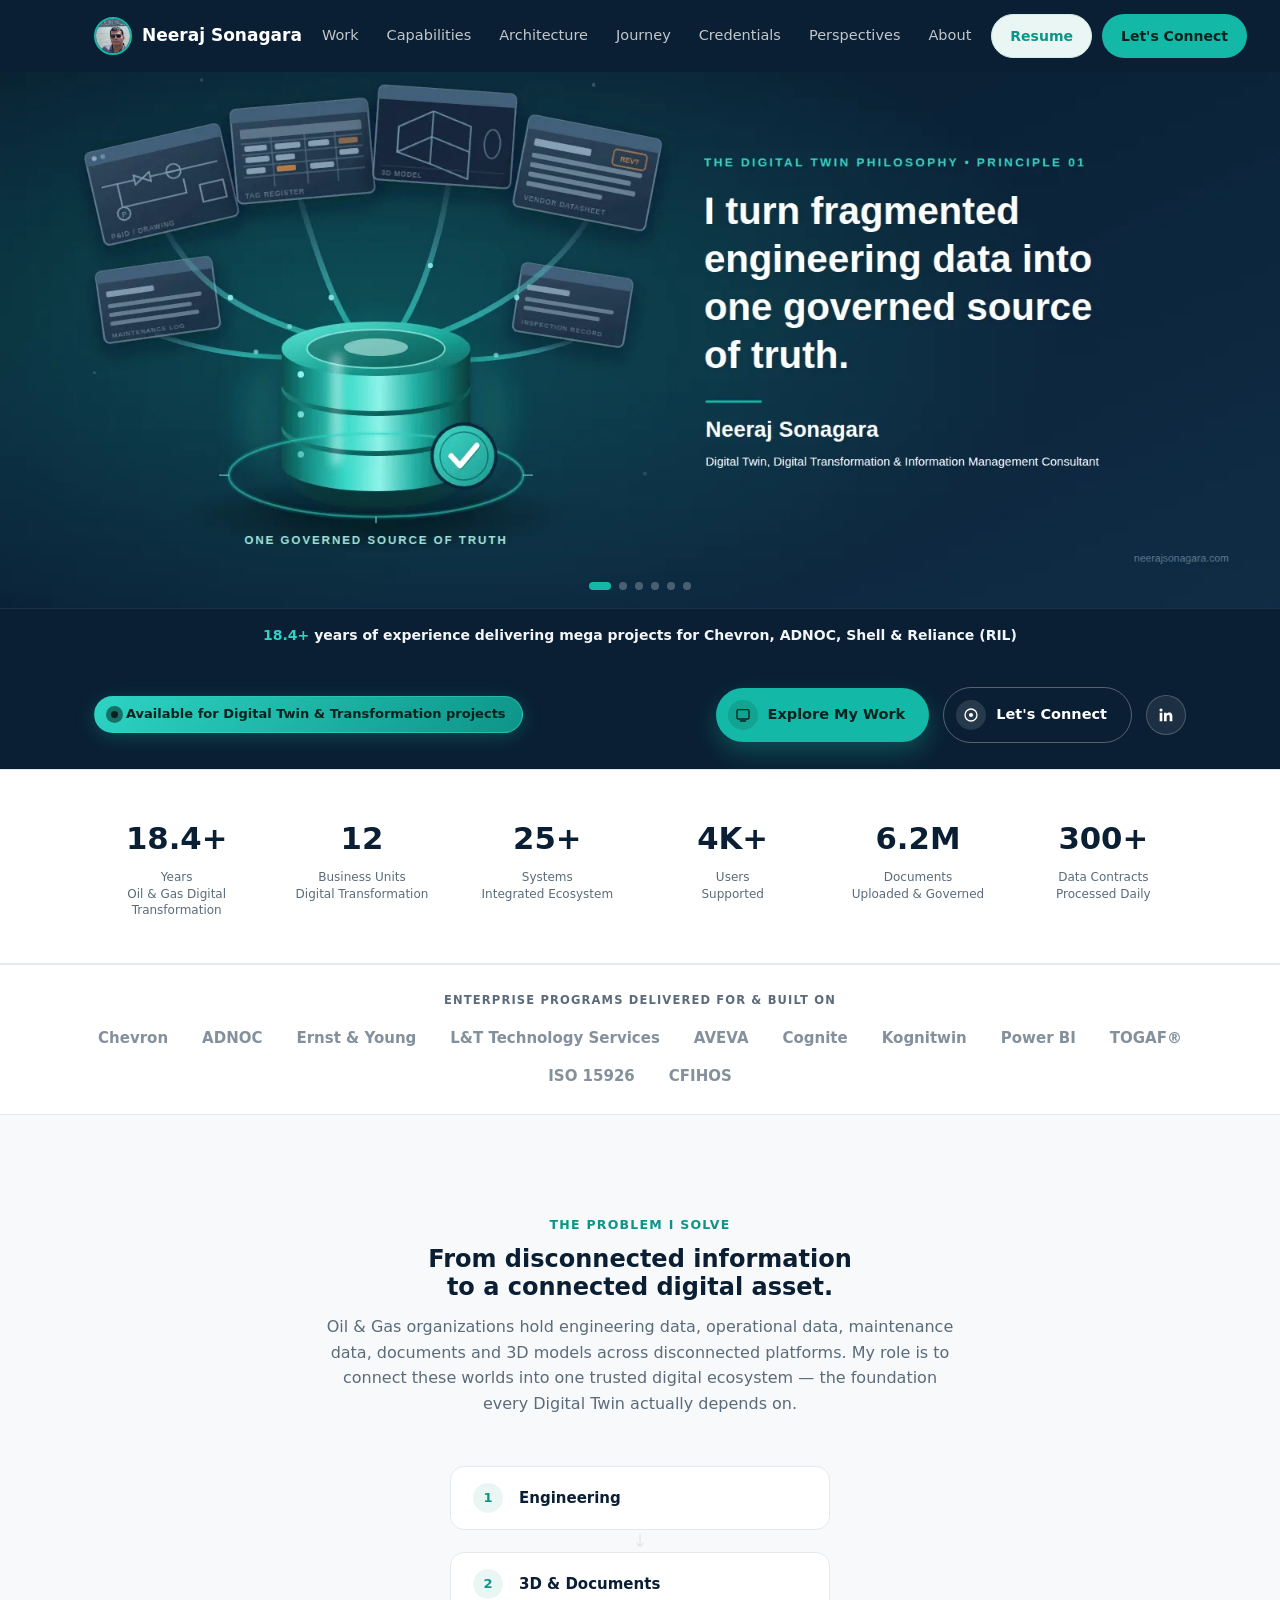
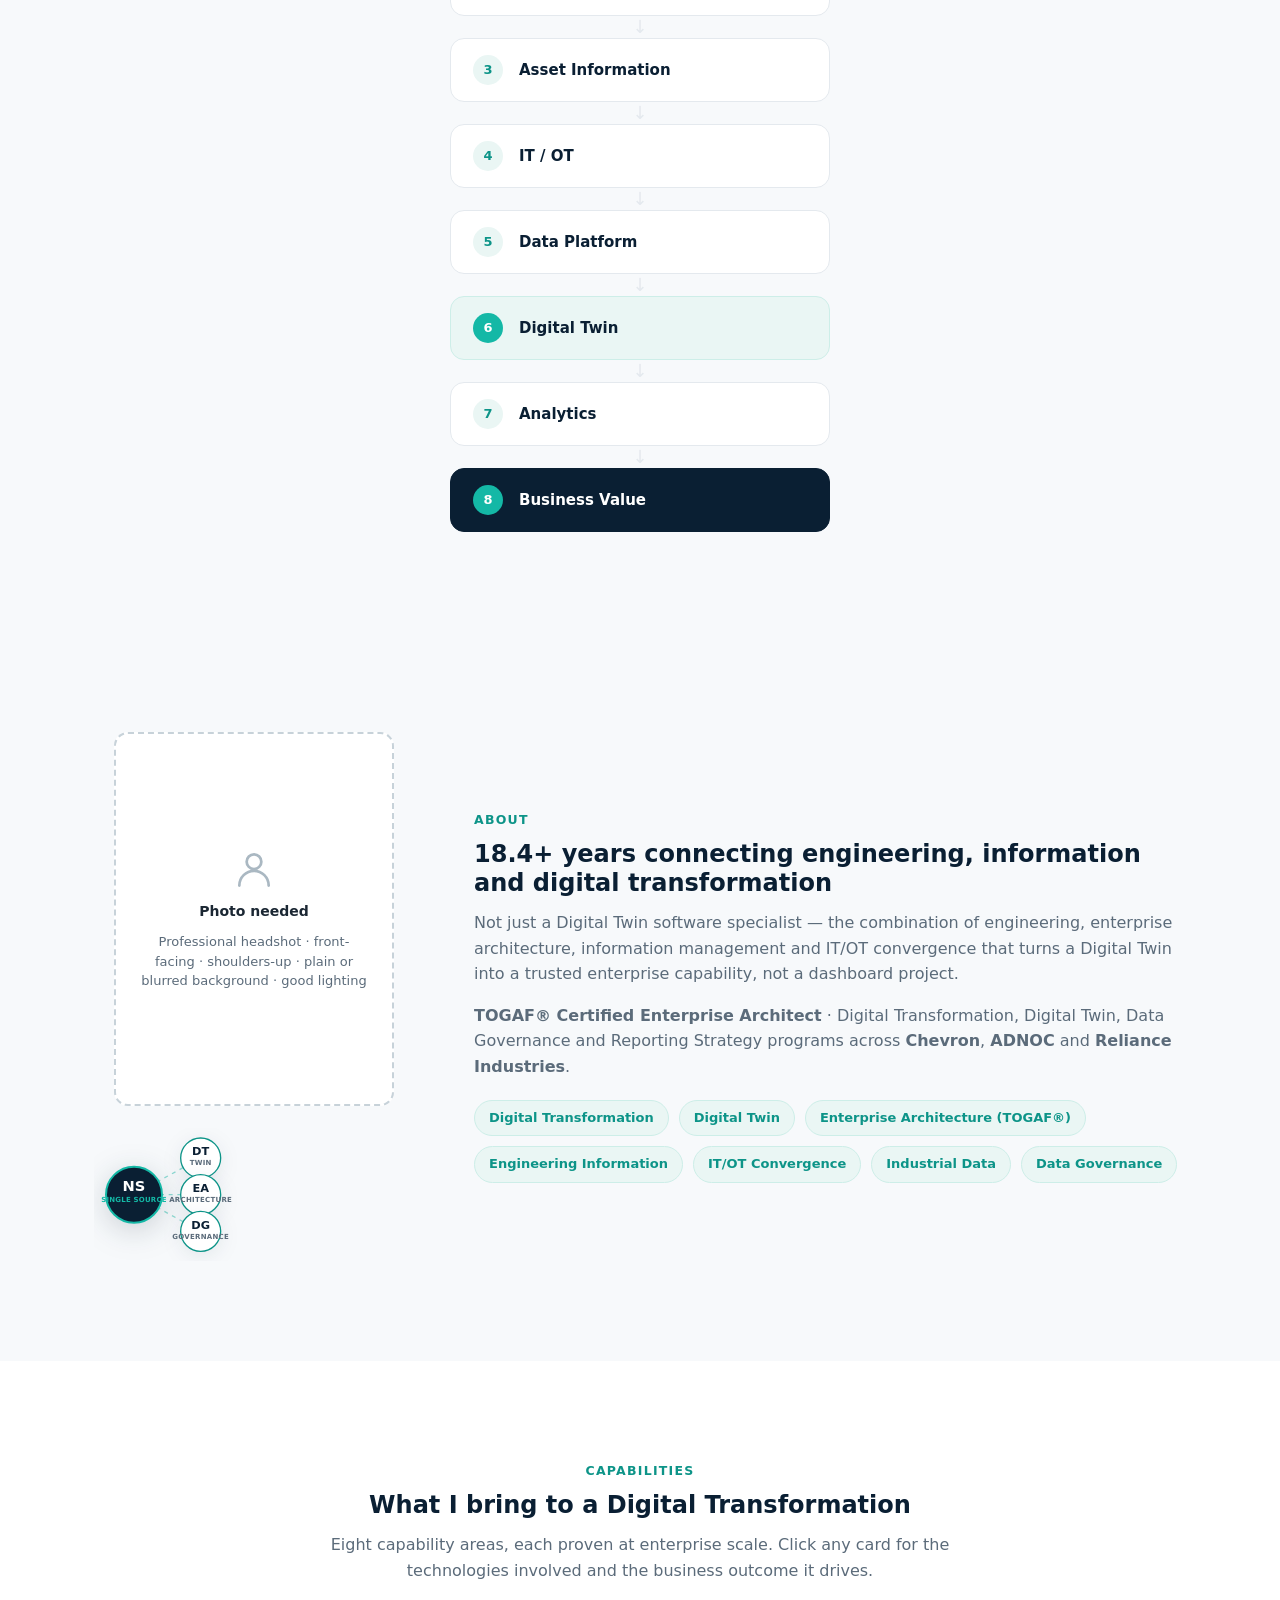
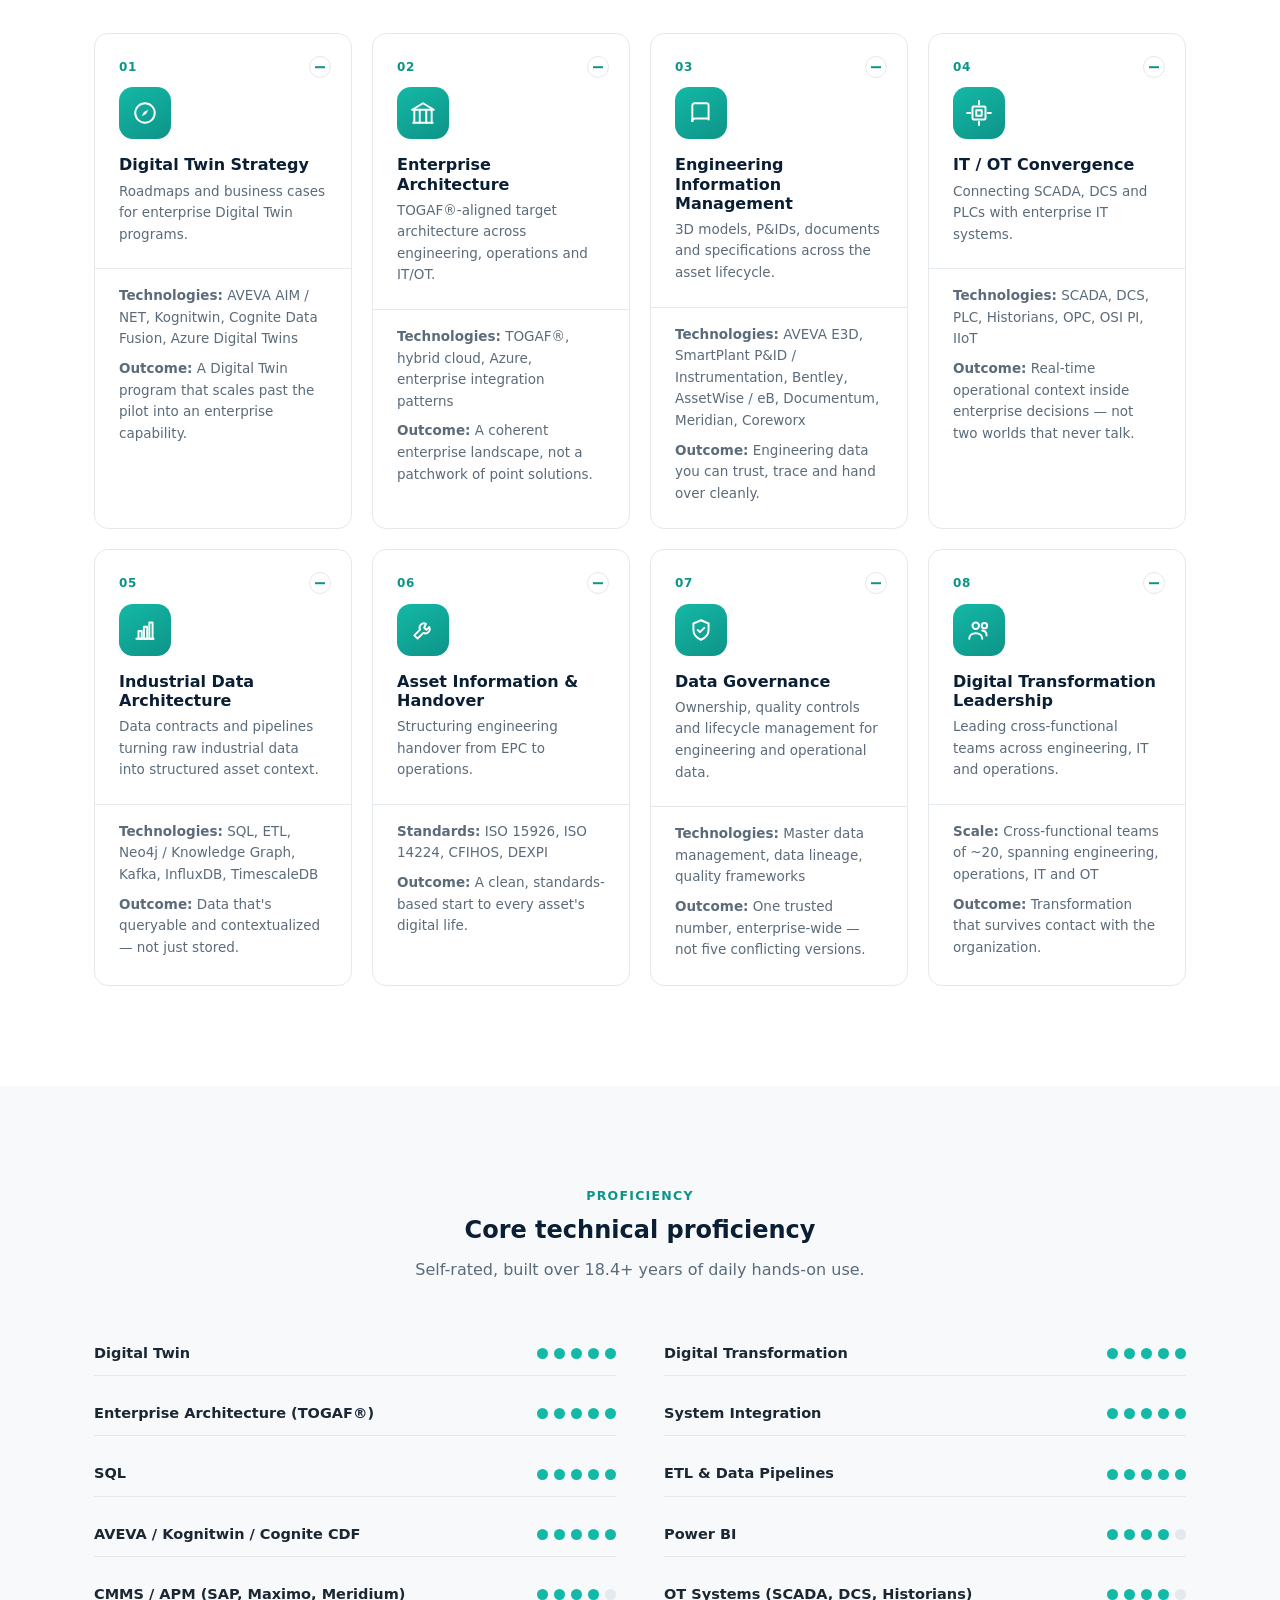
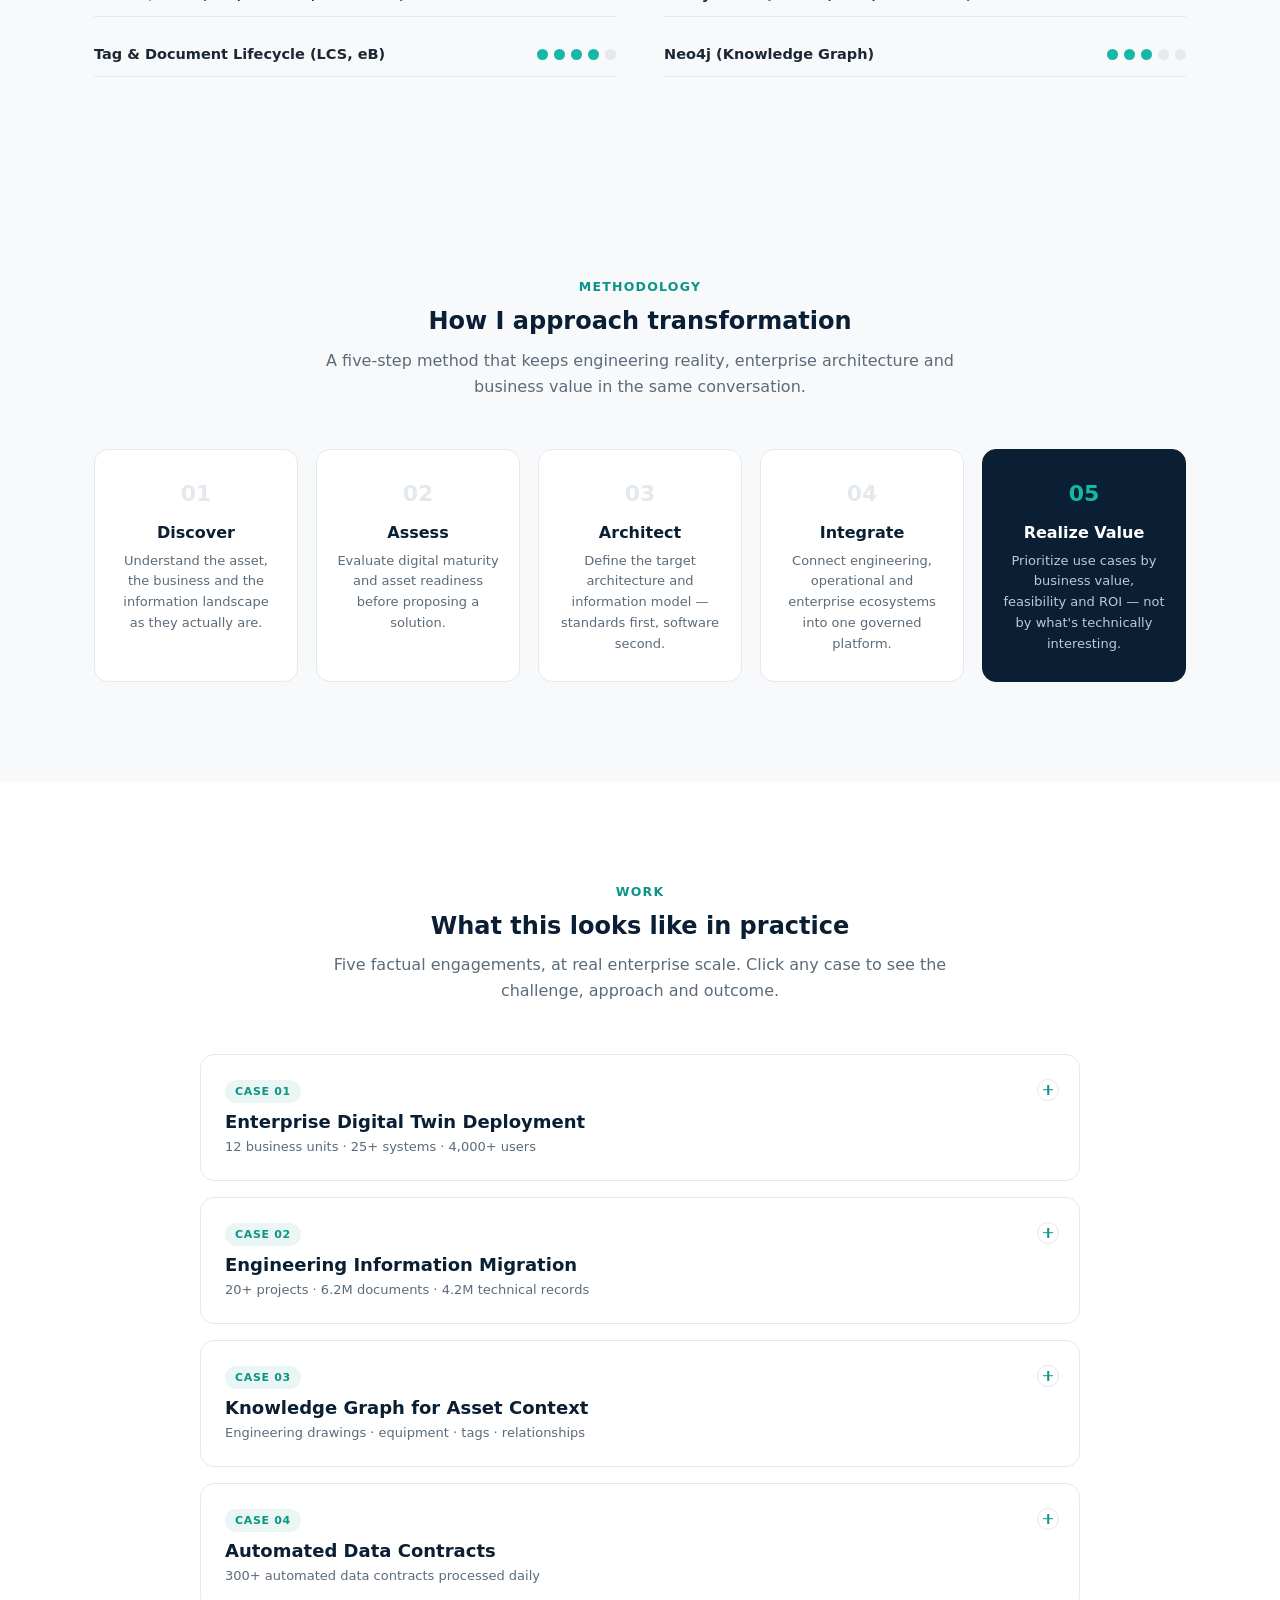
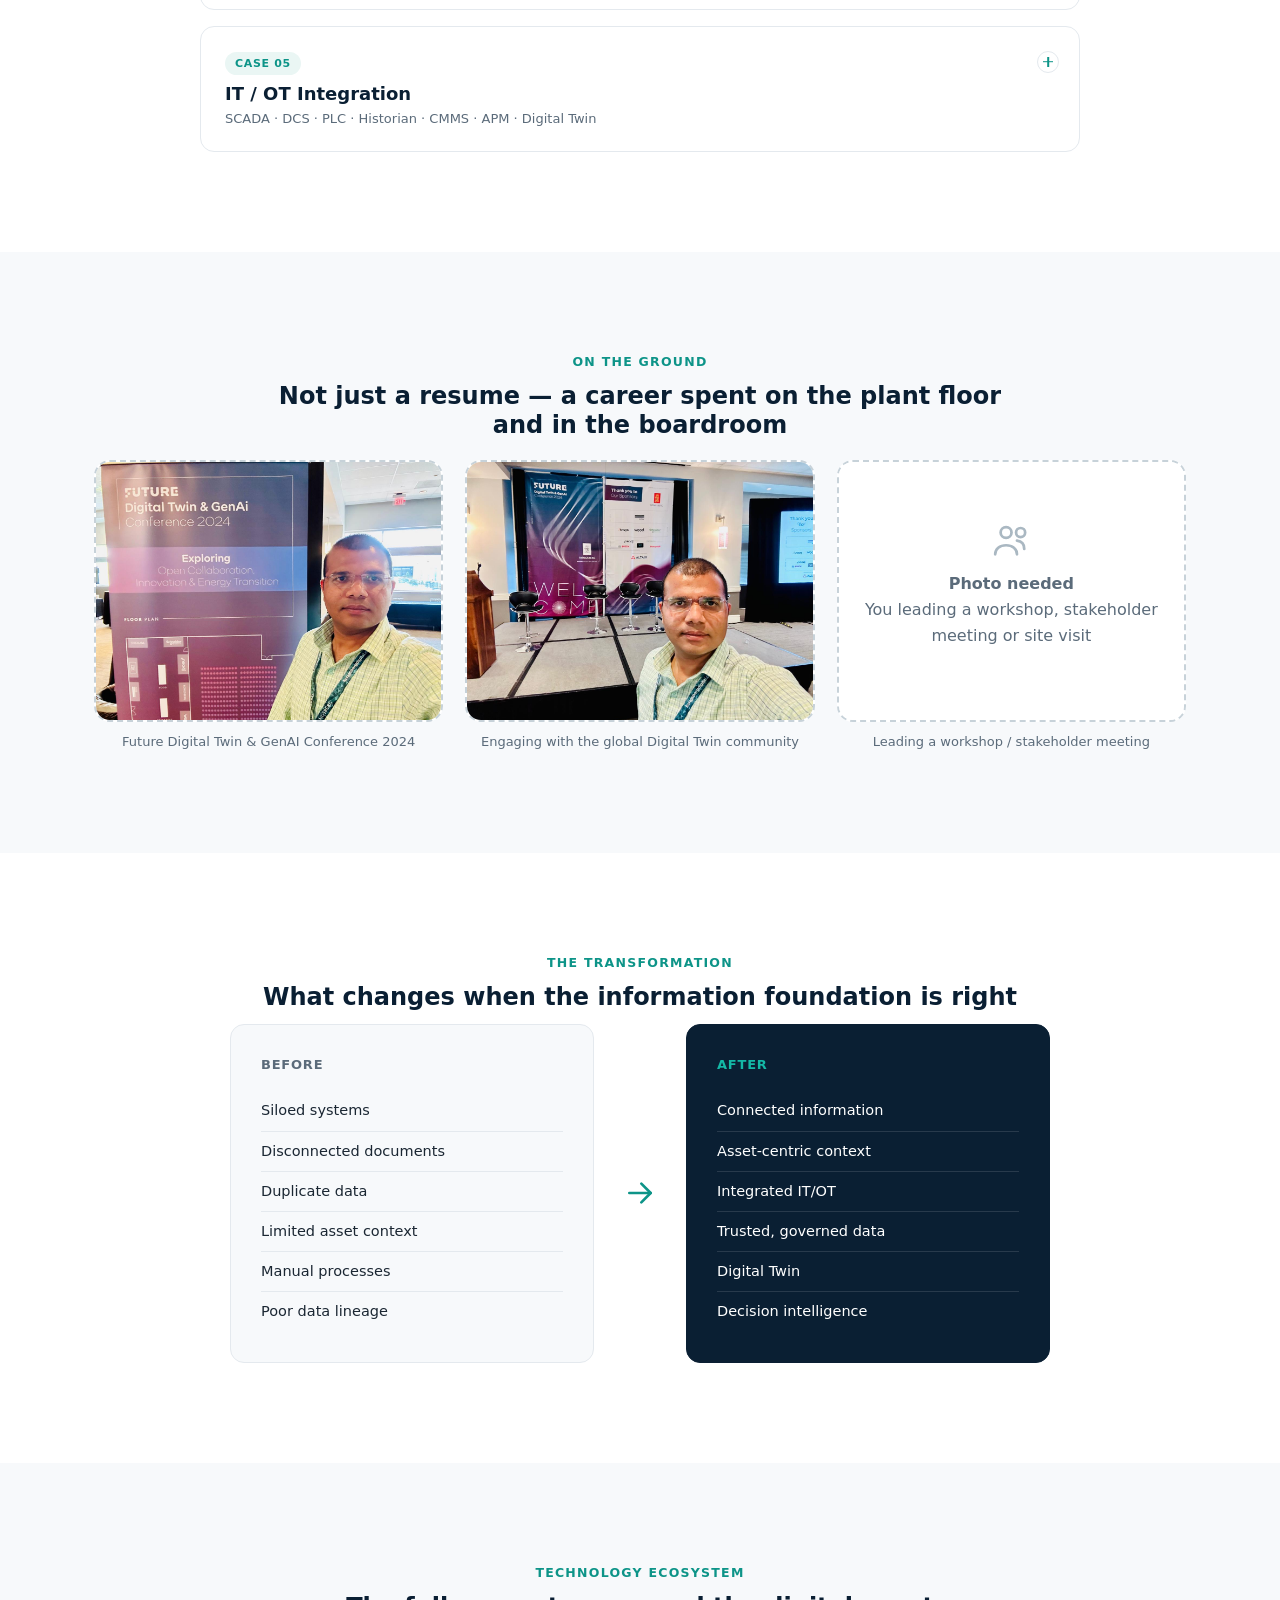
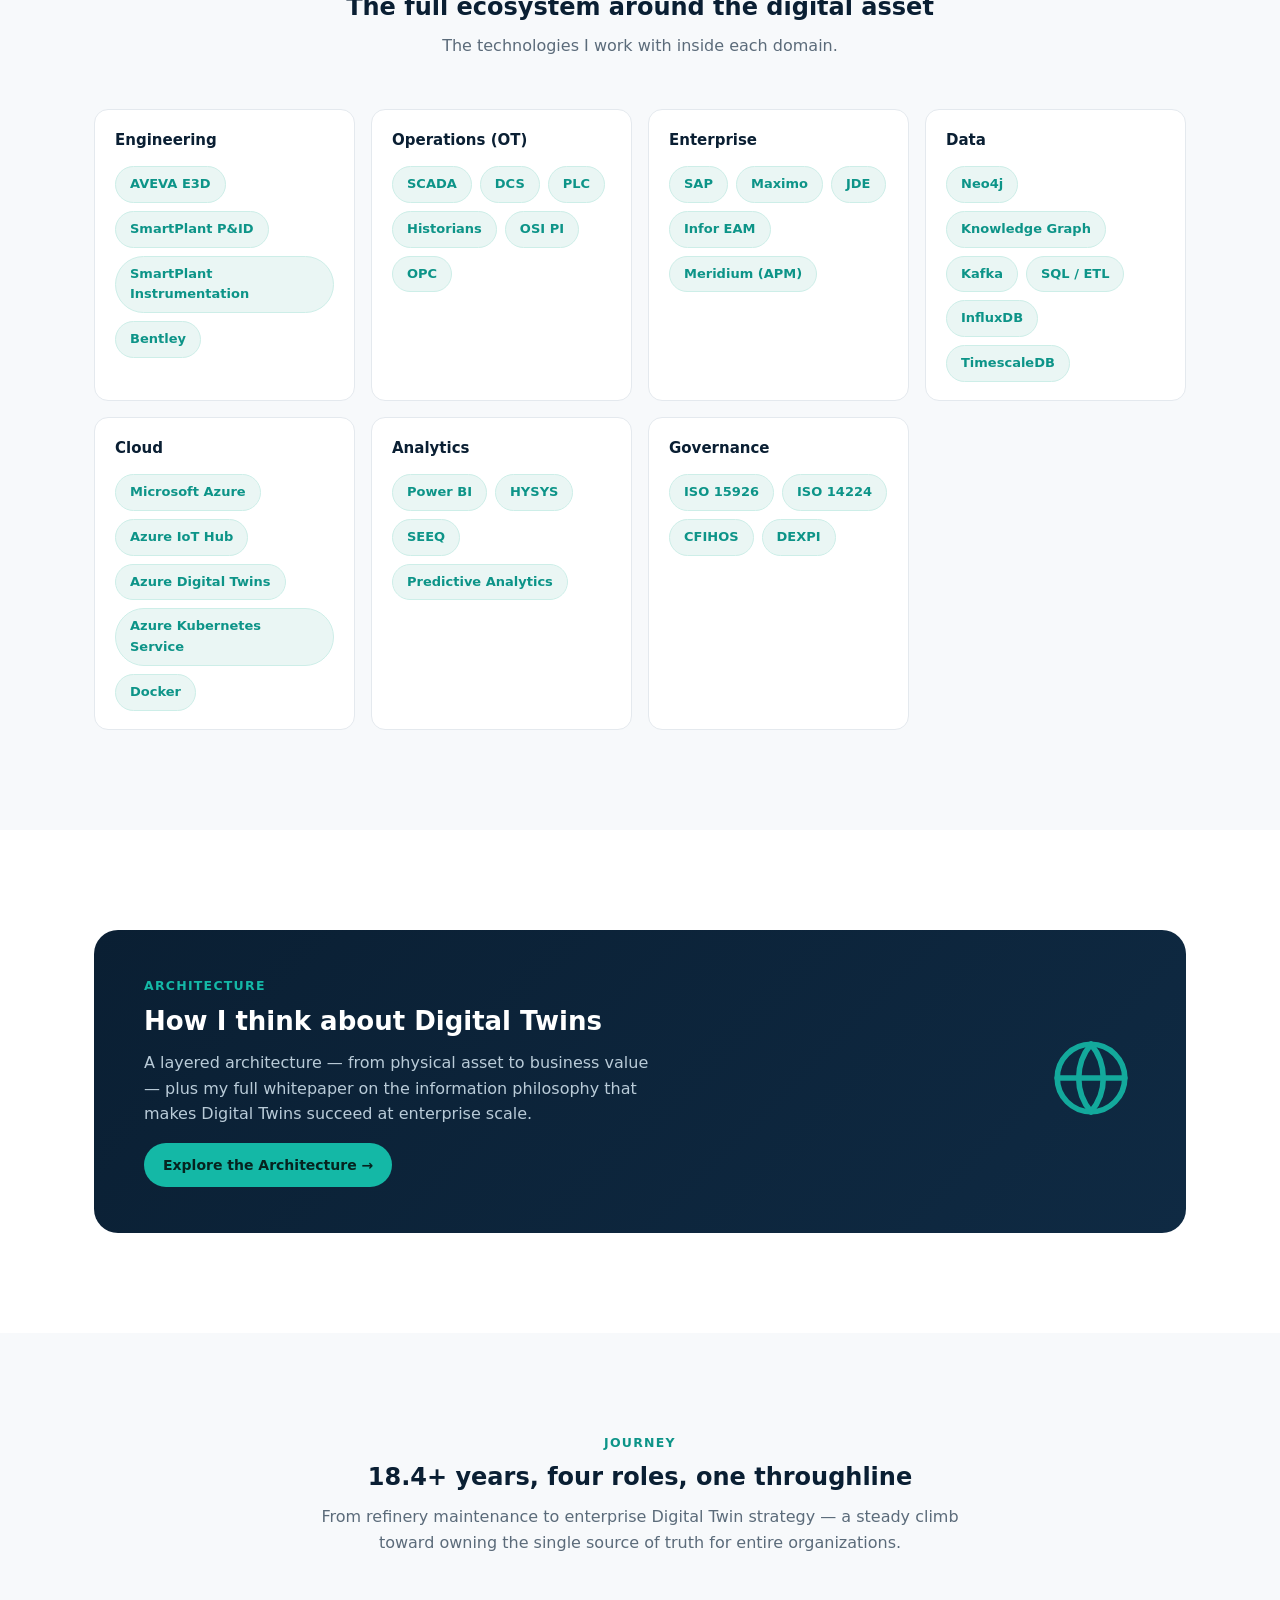
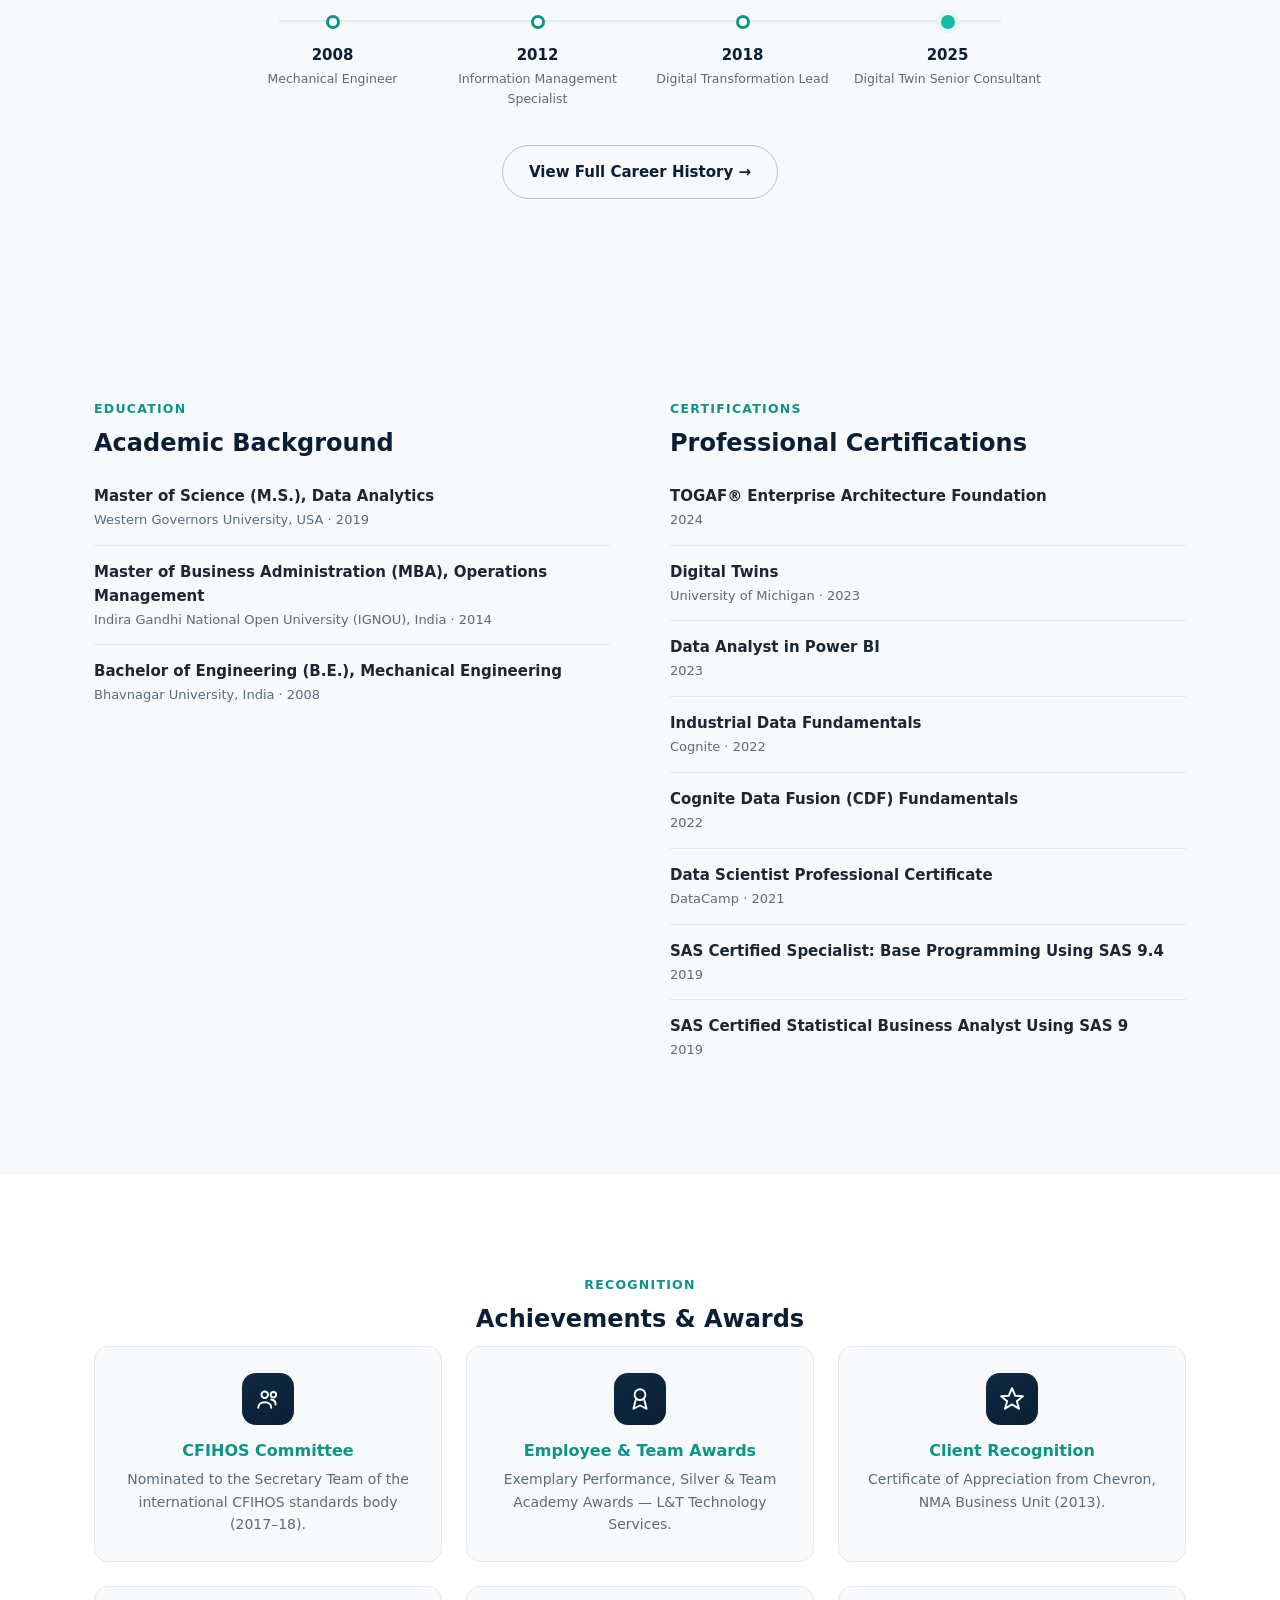
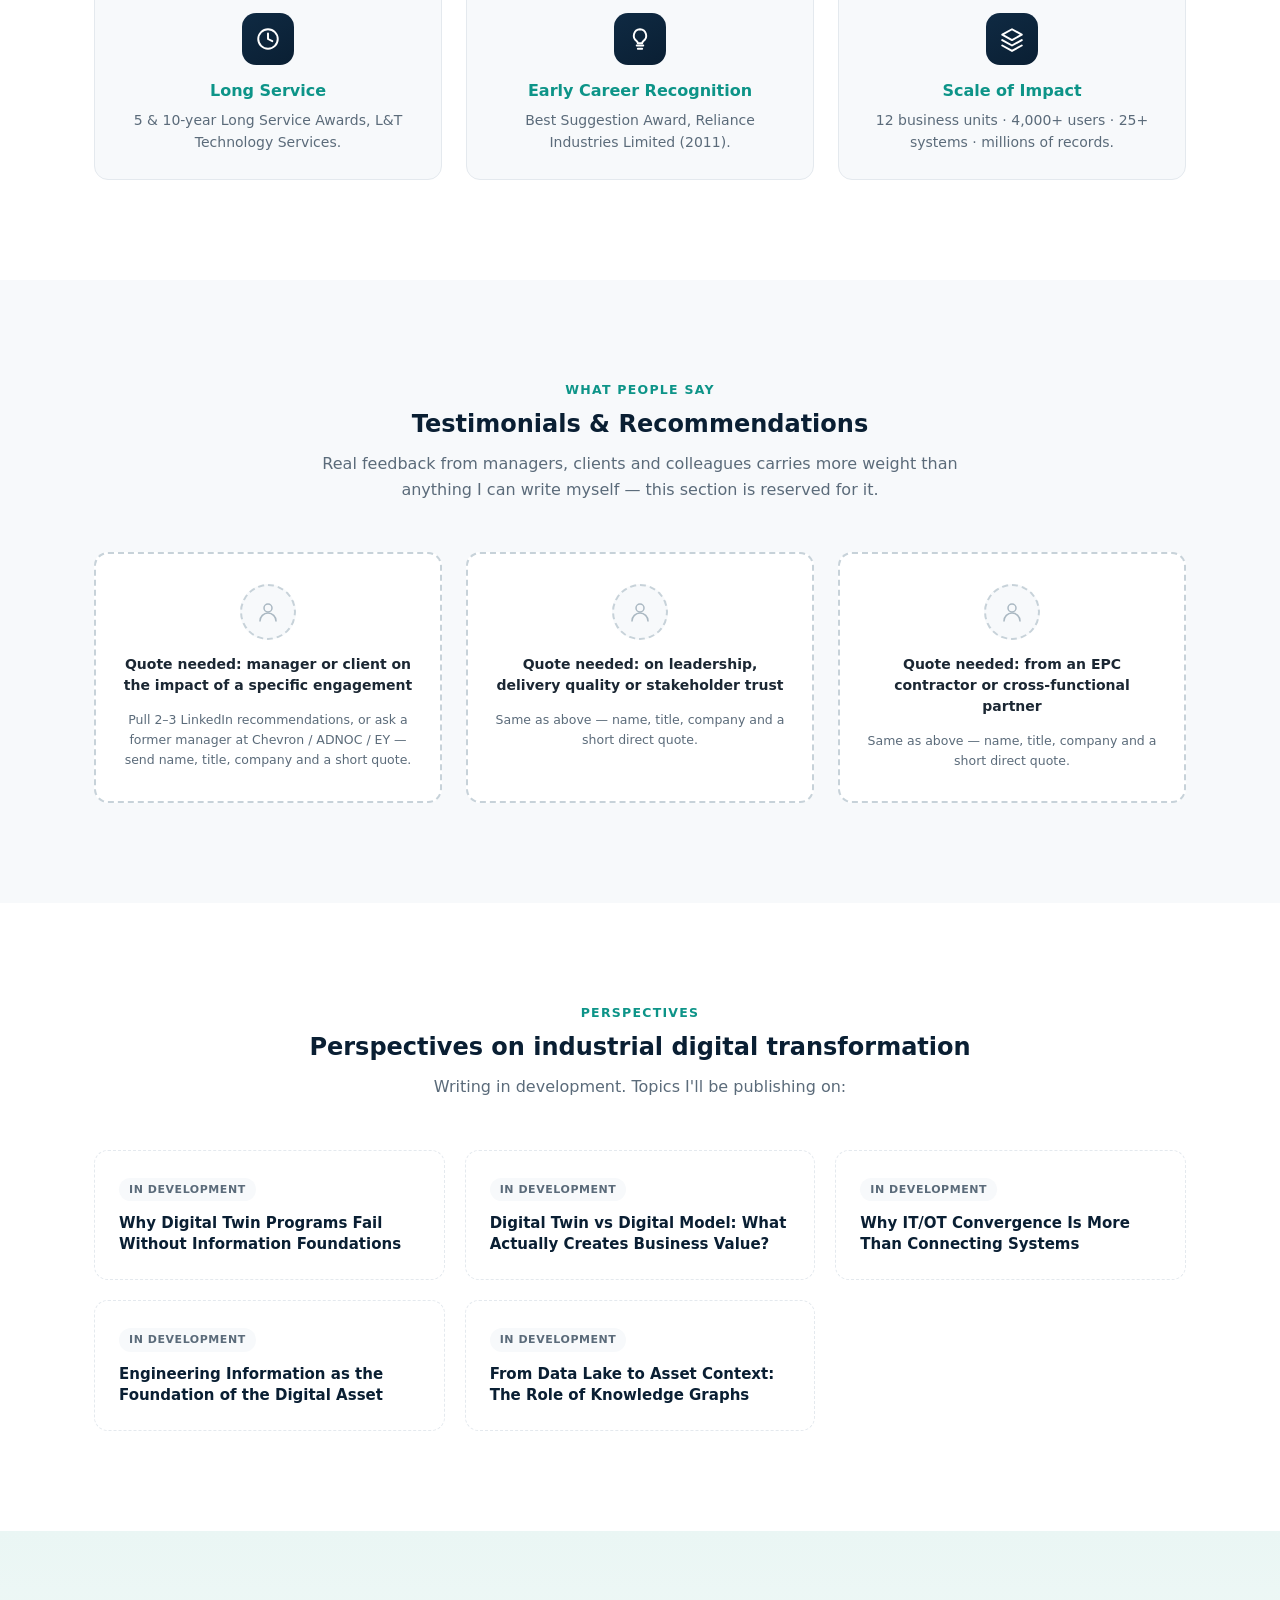
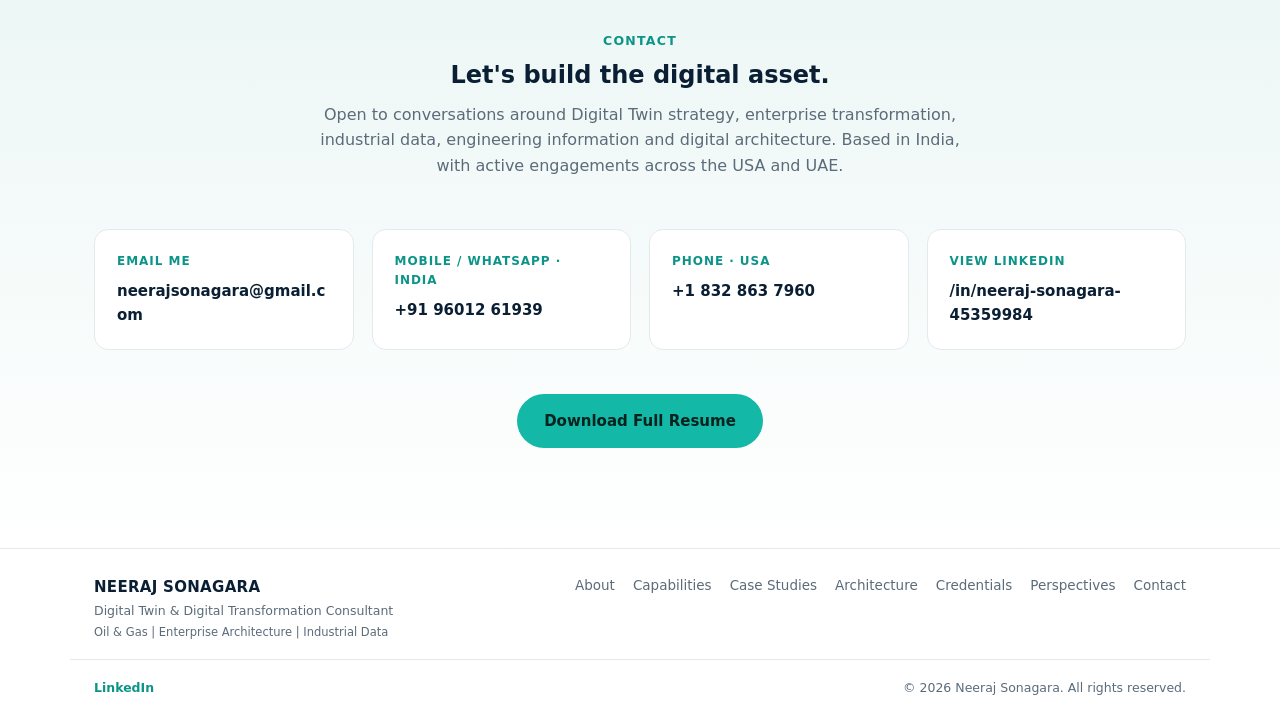
==== index.html @ cfab2606 "Add security.txt, Content Security Policy and referrer policy Move inline onerror image fallbacks in" ====
<!DOCTYPE html>
<html lang="en">
<head>
<meta charset="UTF-8">
<meta name="viewport" content="width=device-width, initial-scale=1.0">
<!-- Security: Content Security Policy + referrer policy (GitHub Pages cannot send custom HTTP headers, so these are set as meta tags) -->
<meta http-equiv="Content-Security-Policy" content="default-src 'self'; script-src 'self'; style-src 'self' 'unsafe-inline' https://fonts.googleapis.com; font-src https://fonts.gstatic.com; img-src 'self' data:; connect-src 'self'; object-src 'none'; base-uri 'self'; form-action 'self'">
<meta name="referrer" content="strict-origin-when-cross-origin">
<title>Neeraj Sonagara | Leading Digital Twin &amp; Digital Transformation Consultant | TOGAF&reg; Enterprise Architect</title>
<meta name="description" content="Neeraj Sonagara is a globally-engaged Digital Twin &amp; Digital Transformation Consultant with 18+ years architecting enterprise-scale Digital Twin and Information Management programs for Chevron, ADNOC and Reliance Industries — TOGAF&reg; certified Enterprise Architect trusted across 12+ business units and 4,000+ users worldwide.">
<meta name="keywords" content="Digital Twin Consultant, Digital Transformation Consultant, Digital Twin Expert, Enterprise Architect TOGAF, Information Management Consultant, Data Governance Oil and Gas, AVEVA AIM, Cognite Data Fusion, Kognitwin, Neeraj Sonagara">
<meta name="author" content="Neeraj Sonagara">
<meta name="robots" content="index, follow">
<link rel="canonical" href="https://www.neerajsonagara.com/">

<!-- Visitor analytics (GA4): create a free property at analytics.google.com,
     then replace G-XXXXXXXXXX below with your real Measurement ID and
     uncomment both script tags.
<script async src="https://www.googletagmanager.com/gtag/js?id=G-XXXXXXXXXX"></script>
<script>
  window.dataLayer = window.dataLayer || [];
  function gtag(){dataLayer.push(arguments);}
  gtag('js', new Date());
  gtag('config', 'G-XXXXXXXXXX');
</script>
-->


<meta property="og:type" content="profile">
<meta property="og:title" content="Neeraj Sonagara | Digital Transformation &amp; Digital Twin Consultant">
<meta property="og:description" content="Senior Digital Transformation &amp; Digital Twin Consultant with 18+ years across Chevron, ADNOC and Reliance Industries. TOGAF&reg; certified Enterprise Architect.">
<meta property="og:url" content="https://www.neerajsonagara.com/">
<meta property="og:site_name" content="Neeraj Sonagara">
<meta property="og:image" content="https://www.neerajsonagara.com/assets/img/hero/banner-01-single-governed-source.png">
<meta name="twitter:card" content="summary_large_image">
<meta name="twitter:title" content="Neeraj Sonagara | Digital Transformation &amp; Digital Twin Consultant">
<meta name="twitter:description" content="TOGAF&reg; certified Enterprise Architect | Digital Twin &amp; Information Management Leader | 18+ years, Chevron &amp; ADNOC">
<meta name="twitter:image" content="https://www.neerajsonagara.com/assets/img/hero/banner-01-single-governed-source.png">

<link rel="icon" type="image/svg+xml" href="data:image/svg+xml,%3Csvg xmlns='http://www.w3.org/2000/svg' viewBox='0 0 64 64'%3E%3Crect width='64' height='64' rx='14' fill='%230A1F33'/%3E%3Ctext x='32' y='42' font-family='Arial,Helvetica,sans-serif' font-size='28' font-weight='700' fill='%2314B8A6' text-anchor='middle'%3ENS%3C/text%3E%3C/svg%3E">

<link rel="preconnect" href="https://fonts.googleapis.com">
<link rel="preconnect" href="https://fonts.gstatic.com" crossorigin>
<link href="https://fonts.googleapis.com/css2?family=Manrope:wght@500;700;800&family=Inter:wght@400;500;600;700&display=swap" rel="stylesheet">

<link rel="stylesheet" href="assets/css/style.css">

<script type="application/ld+json">
{
  "@context": "https://schema.org",
  "@type": "Person",
  "name": "Neeraj Sonagara",
  "jobTitle": "Digital Transformation & Digital Twin Senior Consultant",
  "url": "https://www.neerajsonagara.com/",
  "email": "mailto:neerajsonagara@gmail.com",
  "sameAs": [
    "https://www.linkedin.com/in/neeraj-sonagara-45359984/"
  ],
  "worksFor": {
    "@type": "Organization",
    "name": "EY GDS India (Contracted to ADNOC, UAE)"
  },
  "alumniOf": [
    { "@type": "CollegeOrUniversity", "name": "Western Governors University" },
    { "@type": "CollegeOrUniversity", "name": "Indira Gandhi National Open University" },
    { "@type": "CollegeOrUniversity", "name": "Bhavnagar University" }
  ],
  "knowsAbout": ["Digital Transformation", "Digital Twin", "Enterprise Architecture", "TOGAF", "Information Management", "Data Governance", "Engineering System Integration", "AVEVA AIM", "Cognite Data Fusion", "Kognitwin", "Power BI", "ETL", "SQL"],
  "address": { "@type": "PostalAddress", "addressCountry": "IN" }
}
</script>
</head>
<body>

<a class="skip-link" href="#main">Skip to content</a>

<header class="site-header on-dark" id="siteHeader">
  <div class="wrap header-inner">
    <a href="#top" class="brand" aria-label="Neeraj Sonagara — home">
      <img class="brand-mark" src="assets/img/headshot.jpg" alt="Neeraj Sonagara">
      <span class="brand-name">Neeraj Sonagara</span>
    </a>

    <nav class="main-nav" id="mainNav" aria-label="Primary">
      <a href="#work">Work</a>
      <a href="#capabilities">Capabilities</a>
      <a href="digital-twin.html">Architecture</a>
      <a href="experience.html">Journey</a>
      <a href="#credentials">Credentials</a>
      <a href="#perspectives">Perspectives</a>
      <a href="#about">About</a>
    </nav>

    <div class="header-cta">
      <a class="btn btn-ghost" href="assets/docs/Neeraj_Sonagara_Resume.pdf" download>Resume</a>
      <a class="btn btn-primary" href="#contact">Let's Connect</a>
    </div>

    <button class="nav-toggle" id="navToggle" aria-label="Toggle menu" aria-expanded="false" aria-controls="mainNav">
      <span></span><span></span><span></span>
    </button>
  </div>
</header>

<main id="main">

  <!-- HERO: full-bleed rotating banner -->
  <section class="hero-full" id="top">
    <div class="hero-banner" id="heroBanner">
      <div class="banner-slide is-active">
<picture>
        <source srcset="assets/img/hero/banner-01-single-governed-source.webp" type="image/webp">
        <img src="assets/img/hero/banner-01-single-governed-source.png" alt="I turn fragmented engineering data into one governed source of truth" loading="eager">
      </picture>
      </div>
      <div class="banner-slide">
<picture>
        <source srcset="assets/img/hero/banner-02-information-discipline.webp" type="image/webp">
        <img src="assets/img/hero/banner-02-information-discipline.png" alt="Every Digital Twin I build starts with information discipline, not software" loading="lazy">
      </picture>
      </div>
      <div class="banner-slide">
<picture>
        <source srcset="assets/img/hero/banner-03-standards-before-software.webp" type="image/webp">
        <img src="assets/img/hero/banner-03-standards-before-software.png" alt="Standards before software. Architecture before automation" loading="lazy">
      </picture>
      </div>
      <div class="banner-slide">
<picture>
        <source srcset="assets/img/hero/banner-04-refinery-to-architecture.webp" type="image/webp">
        <img src="assets/img/hero/banner-04-refinery-to-architecture.png" alt="From the refinery floor to enterprise architecture, I've lived the entire lifecycle" loading="lazy">
      </picture>
      </div>
      <div class="banner-slide">
<picture>
        <source srcset="assets/img/hero/banner-05-where-to-begin.webp" type="image/webp">
        <img src="assets/img/hero/banner-05-where-to-begin.png" alt="Starting a Digital Twin journey? I'll help you find exactly where to begin" loading="lazy">
      </picture>
      </div>
      <div class="banner-slide">
<picture>
        <source srcset="assets/img/hero/banner-06-pain-points.webp" type="image/webp">
        <img src="assets/img/hero/banner-06-pain-points.png" alt="I identify stakeholder pain points first, that's where real transformation begins" loading="lazy">
      </picture>
      </div>
      <div class="banner-dots" id="bannerDots" aria-hidden="true">
        <span class="dot is-active"></span>
        <span class="dot"></span>
        <span class="dot"></span>
        <span class="dot"></span>
        <span class="dot"></span>
        <span class="dot"></span>
      </div>
    </div>
    <div class="hero-exp-bar">
      <span class="hero-exp-bar-text"><span class="exp-years">18.2+</span> years of experience delivering mega projects for Chevron, ADNOC, Shell &amp; Reliance (RIL)</span>
    </div>
    <div class="wrap hero-cta-row reveal">
      <span class="status-badge"><span class="status-dot"></span>Available for Digital Twin &amp; Transformation projects</span>
      <div class="hero-actions">
        <a class="btn-pill btn-pill--dark" href="#work">
          <span class="btn-pill-icon"><svg viewBox="0 0 24 24" fill="none" stroke="currentColor" stroke-width="2" stroke-linecap="round" stroke-linejoin="round"><rect x="3" y="4" width="18" height="14" rx="2"/><line x1="8" y1="21" x2="16" y2="21"/></svg></span>
          Explore My Work
        </a>
        <a class="btn-pill btn-pill--outline" href="#contact">
          <span class="btn-pill-icon"><svg viewBox="0 0 24 24" fill="none" stroke="currentColor" stroke-width="2" stroke-linecap="round" stroke-linejoin="round"><circle cx="12" cy="12" r="9"/><circle cx="12" cy="12" r="3" fill="currentColor" stroke="none"/></svg></span>
          Let's Connect
        </a>
        <a class="btn-icon-circle" href="https://www.linkedin.com/in/neeraj-sonagara-45359984/" target="_blank" rel="noopener" aria-label="LinkedIn profile">
          <svg viewBox="0 0 24 24" width="18" height="18" fill="currentColor" aria-hidden="true"><path d="M20.45 20.45h-3.55v-5.57c0-1.33-.02-3.04-1.85-3.04-1.85 0-2.14 1.45-2.14 2.94v5.67H9.36V9h3.41v1.56h.05c.47-.9 1.63-1.85 3.36-1.85 3.6 0 4.27 2.37 4.27 5.45v6.29zM5.34 7.43a2.06 2.06 0 1 1 0-4.12 2.06 2.06 0 0 1 0 4.12zM7.12 20.45H3.56V9h3.56v11.45z"/></svg>
        </a>
      </div>
    </div>
  </section>


  <!-- TRUST STRIP -->
  <section class="trust-strip" id="trust">
    <div class="wrap">
      <div class="trust-grid reveal">
        <div class="trust-item">
          <span class="trust-num" data-dynamic="years" data-count="17.9" data-suffix="+">0</span>
          <p>Years<br>Oil &amp; Gas Digital Transformation</p>
        </div>
        <div class="trust-item">
          <span class="trust-num" data-count="12" data-suffix="">0</span>
          <p>Business Units<br>Digital Transformation</p>
        </div>
        <div class="trust-item">
          <span class="trust-num" data-count="25" data-suffix="+">0</span>
          <p>Systems<br>Integrated Ecosystem</p>
        </div>
        <div class="trust-item">
          <span class="trust-num" data-count="4000" data-suffix="+" data-format="k">0</span>
          <p>Users<br>Supported</p>
        </div>
        <div class="trust-item">
          <span class="trust-num" data-count="6.2" data-suffix="M">0</span>
          <p>Documents<br>Uploaded &amp; Governed</p>
        </div>
        <div class="trust-item">
          <span class="trust-num" data-count="300" data-suffix="+">0</span>
          <p>Data Contracts<br>Processed Daily</p>
        </div>
      </div>
    </div>
  </section>

  <!-- TRUSTED PLATFORMS -->
  <section class="logo-strip">
    <div class="wrap">
      <p class="logo-strip-label">Enterprise programs delivered for &amp; built on</p>
      <div class="logo-row">
        <span>Chevron</span>
        <span>ADNOC</span>
        <span>Ernst &amp; Young</span>
        <span>L&amp;T Technology Services</span>
        <span>AVEVA</span>
        <span>Cognite</span>
        <span>Kognitwin</span>
        <span>Power BI</span>
        <span>TOGAF&reg;</span>
        <span>ISO 15926</span>
        <span>CFIHOS</span>
      </div>
    </div>
  </section>

  <!-- THE PROBLEM I SOLVE -->
  <section class="section">
    <div class="wrap">
      <p class="kicker center">The Problem I Solve</p>
      <h2 class="center">From disconnected information<br>to a connected digital asset.</h2>
      <p class="section-lead center">
        Oil &amp; Gas organizations hold engineering data, operational data, maintenance data, documents and 3D
        models across disconnected platforms. My role is to connect these worlds into one trusted digital ecosystem
        &mdash; the foundation every Digital Twin actually depends on.
      </p>

      <div class="problem-flow reveal">
        <div class="problem-step"><span class="problem-num">1</span><p>Engineering</p></div>
        <div class="problem-arrow" aria-hidden="true">&darr;</div>
        <div class="problem-step"><span class="problem-num">2</span><p>3D &amp; Documents</p></div>
        <div class="problem-arrow" aria-hidden="true">&darr;</div>
        <div class="problem-step"><span class="problem-num">3</span><p>Asset Information</p></div>
        <div class="problem-arrow" aria-hidden="true">&darr;</div>
        <div class="problem-step"><span class="problem-num">4</span><p>IT / OT</p></div>
        <div class="problem-arrow" aria-hidden="true">&darr;</div>
        <div class="problem-step"><span class="problem-num">5</span><p>Data Platform</p></div>
        <div class="problem-arrow" aria-hidden="true">&darr;</div>
        <div class="problem-step problem-step--highlight"><span class="problem-num">6</span><p>Digital Twin</p></div>
        <div class="problem-arrow" aria-hidden="true">&darr;</div>
        <div class="problem-step"><span class="problem-num">7</span><p>Analytics</p></div>
        <div class="problem-arrow" aria-hidden="true">&darr;</div>
        <div class="problem-step problem-step--value"><span class="problem-num">8</span><p>Business Value</p></div>
      </div>
    </div>
  </section>

  <!-- ABOUT -->
  <section class="section" id="about">
    <div class="wrap about-grid">
      <div class="about-visual reveal">
        <div class="photo-placeholder-block">
          <svg viewBox="0 0 24 24" fill="none" stroke="currentColor" stroke-width="1.5" stroke-linecap="round" stroke-linejoin="round"><circle cx="12" cy="8" r="4"/><path d="M4 21c0-4.4 3.6-8 8-8s8 3.6 8 8"/></svg>
          <p><strong>Photo needed</strong></p>
          <p>Professional headshot &middot; front-facing &middot; shoulders-up &middot; plain or blurred background &middot; good lighting</p>
        </div>
        <svg viewBox="0 0 480 200" class="network-svg network-svg--compact">
          <g class="network-lines">
            <line x1="60" y1="100" x2="160" y2="100"/>
            <line x1="60" y1="100" x2="160" y2="45"/>
            <line x1="60" y1="100" x2="160" y2="155"/>
          </g>
          <g class="network-node network-node--dt"><circle cx="160" cy="45" r="30"/><text x="160" y="41">DT</text><text x="160" y="56" class="node-sub">Twin</text></g>
          <g class="network-node network-node--ea"><circle cx="160" cy="100" r="30"/><text x="160" y="96">EA</text><text x="160" y="111" class="node-sub">Architecture</text></g>
          <g class="network-node network-node--dg"><circle cx="160" cy="155" r="30"/><text x="160" y="151">DG</text><text x="160" y="166" class="node-sub">Governance</text></g>
          <g class="network-hub"><circle cx="60" cy="100" r="42"/><text x="60" y="95">NS</text><text x="60" y="111" class="hub-sub">Single Source</text></g>
        </svg>
      </div>
      <div class="about-copy reveal">
        <p class="kicker">About</p>
        <h2><span class="exp-years">17.9+</span> years connecting engineering, information and digital transformation</h2>
        <p>
          Not just a Digital Twin software specialist &mdash; the combination of engineering, enterprise architecture,
          information management and IT/OT convergence that turns a Digital Twin into a trusted enterprise capability,
          not a dashboard project.
        </p>
        <p>
          <strong>TOGAF&reg; Certified Enterprise Architect</strong> &middot; Digital Transformation, Digital Twin,
          Data Governance and Reporting Strategy programs across <strong>Chevron</strong>, <strong>ADNOC</strong>
          and <strong>Reliance Industries</strong>.
        </p>
        <div class="chip-row">
          <span class="chip">Digital Transformation</span>
          <span class="chip">Digital Twin</span>
          <span class="chip">Enterprise Architecture (TOGAF&reg;)</span>
          <span class="chip">Engineering Information</span>
          <span class="chip">IT/OT Convergence</span>
          <span class="chip">Industrial Data</span>
          <span class="chip">Data Governance</span>
        </div>
      </div>
    </div>
  </section>

  <!-- CAPABILITY MATRIX -->
  <section class="section section-alt" id="capabilities">
    <div class="wrap">
      <p class="kicker center">Capabilities</p>
      <h2 class="center">What I bring to a Digital Transformation</h2>
      <p class="section-lead center">Eight capability areas, each proven at enterprise scale. Click any card for the technologies involved and the business outcome it drives.</p>

      <div class="capability-grid reveal">

        <div class="capability-card">
          <div class="cap-summary">
            <span class="cap-num">01</span>
            <div class="icon-badge"><svg viewBox="0 0 24 24" fill="none" stroke="currentColor" stroke-width="1.8" stroke-linecap="round" stroke-linejoin="round"><circle cx="12" cy="12" r="9"/><polygon points="15,9 13,13 9,15 11,11" fill="currentColor" stroke="none"/></svg></div>
            <h3>Digital Twin Strategy</h3>
            <p class="cap-desc">Roadmaps and business cases for enterprise Digital Twin programs.</p>
            <span class="cap-toggle" aria-hidden="true"></span>
          </div>
          <div class="cap-detail">
            <p><strong>Technologies:</strong> AVEVA AIM / NET, Kognitwin, Cognite Data Fusion, Azure Digital Twins</p>
            <p><strong>Outcome:</strong> A Digital Twin program that scales past the pilot into an enterprise capability.</p>
          </div>
        </div>

        <div class="capability-card">
          <div class="cap-summary">
            <span class="cap-num">02</span>
            <div class="icon-badge"><svg viewBox="0 0 24 24" fill="none" stroke="currentColor" stroke-width="1.8" stroke-linecap="round" stroke-linejoin="round"><polygon points="2,9 12,3 22,9"/><line x1="4" y1="9" x2="4" y2="21"/><line x1="9" y1="9" x2="9" y2="21"/><line x1="15" y1="9" x2="15" y2="21"/><line x1="20" y1="9" x2="20" y2="21"/><line x1="3" y1="21" x2="21" y2="21"/></svg></div>
            <h3>Enterprise Architecture</h3>
            <p class="cap-desc">TOGAF&reg;-aligned target architecture across engineering, operations and IT/OT.</p>
            <span class="cap-toggle" aria-hidden="true"></span>
          </div>
          <div class="cap-detail">
            <p><strong>Technologies:</strong> TOGAF&reg;, hybrid cloud, Azure, enterprise integration patterns</p>
            <p><strong>Outcome:</strong> A coherent enterprise landscape, not a patchwork of point solutions.</p>
          </div>
        </div>

        <div class="capability-card">
          <div class="cap-summary">
            <span class="cap-num">03</span>
            <div class="icon-badge"><svg viewBox="0 0 24 24" fill="none" stroke="currentColor" stroke-width="1.8" stroke-linecap="round" stroke-linejoin="round"><path d="M4 19.5V5a2 2 0 0 1 2-2h11a2 2 0 0 1 2 2v13"/><path d="M4 19.5A2.5 2.5 0 0 1 6.5 17H19"/></svg></div>
            <h3>Engineering Information Management</h3>
            <p class="cap-desc">3D models, P&amp;IDs, documents and specifications across the asset lifecycle.</p>
            <span class="cap-toggle" aria-hidden="true"></span>
          </div>
          <div class="cap-detail">
            <p><strong>Technologies:</strong> AVEVA E3D, SmartPlant P&amp;ID / Instrumentation, Bentley, AssetWise / eB, Documentum, Meridian, Coreworx</p>
            <p><strong>Outcome:</strong> Engineering data you can trust, trace and hand over cleanly.</p>
          </div>
        </div>

        <div class="capability-card">
          <div class="cap-summary">
            <span class="cap-num">04</span>
            <div class="icon-badge"><svg viewBox="0 0 24 24" fill="none" stroke="currentColor" stroke-width="1.8" stroke-linecap="round" stroke-linejoin="round"><rect x="6" y="6" width="12" height="12" rx="1"/><rect x="9.5" y="9.5" width="5" height="5"/><line x1="12" y1="1" x2="12" y2="4"/><line x1="12" y1="20" x2="12" y2="23"/><line x1="1" y1="12" x2="4" y2="12"/><line x1="20" y1="12" x2="23" y2="12"/></svg></div>
            <h3>IT / OT Convergence</h3>
            <p class="cap-desc">Connecting SCADA, DCS and PLCs with enterprise IT systems.</p>
            <span class="cap-toggle" aria-hidden="true"></span>
          </div>
          <div class="cap-detail">
            <p><strong>Technologies:</strong> SCADA, DCS, PLC, Historians, OPC, OSI PI, IIoT</p>
            <p><strong>Outcome:</strong> Real-time operational context inside enterprise decisions &mdash; not two worlds that never talk.</p>
          </div>
        </div>

        <div class="capability-card">
          <div class="cap-summary">
            <span class="cap-num">05</span>
            <div class="icon-badge"><svg viewBox="0 0 24 24" fill="none" stroke="currentColor" stroke-width="1.8" stroke-linecap="round" stroke-linejoin="round"><line x1="4" y1="20" x2="20" y2="20"/><rect x="6" y="13" width="3" height="7"/><rect x="11" y="9" width="3" height="11"/><rect x="16" y="5" width="3" height="15"/></svg></div>
            <h3>Industrial Data Architecture</h3>
            <p class="cap-desc">Data contracts and pipelines turning raw industrial data into structured asset context.</p>
            <span class="cap-toggle" aria-hidden="true"></span>
          </div>
          <div class="cap-detail">
            <p><strong>Technologies:</strong> SQL, ETL, Neo4j / Knowledge Graph, Kafka, InfluxDB, TimescaleDB</p>
            <p><strong>Outcome:</strong> Data that's queryable and contextualized &mdash; not just stored.</p>
          </div>
        </div>

        <div class="capability-card">
          <div class="cap-summary">
            <span class="cap-num">06</span>
            <div class="icon-badge"><svg viewBox="0 0 24 24" fill="none" stroke="currentColor" stroke-width="1.8" stroke-linecap="round" stroke-linejoin="round"><path d="M14.7 6.3a4 4 0 0 0-5.4 5.4L4 17l3 3 5.3-5.3a4 4 0 0 0 5.4-5.4l-2.6 2.6-2-2z"/></svg></div>
            <h3>Asset Information &amp; Handover</h3>
            <p class="cap-desc">Structuring engineering handover from EPC to operations.</p>
            <span class="cap-toggle" aria-hidden="true"></span>
          </div>
          <div class="cap-detail">
            <p><strong>Standards:</strong> ISO 15926, ISO 14224, CFIHOS, DEXPI</p>
            <p><strong>Outcome:</strong> A clean, standards-based start to every asset's digital life.</p>
          </div>
        </div>

        <div class="capability-card">
          <div class="cap-summary">
            <span class="cap-num">07</span>
            <div class="icon-badge"><svg viewBox="0 0 24 24" fill="none" stroke="currentColor" stroke-width="1.8" stroke-linecap="round" stroke-linejoin="round"><path d="M12 3l7 3v6c0 5-3.5 7.5-7 9-3.5-1.5-7-4-7-9V6l7-3z"/><polyline points="9,12 11,14 15,10"/></svg></div>
            <h3>Data Governance</h3>
            <p class="cap-desc">Ownership, quality controls and lifecycle management for engineering and operational data.</p>
            <span class="cap-toggle" aria-hidden="true"></span>
          </div>
          <div class="cap-detail">
            <p><strong>Technologies:</strong> Master data management, data lineage, quality frameworks</p>
            <p><strong>Outcome:</strong> One trusted number, enterprise-wide &mdash; not five conflicting versions.</p>
          </div>
        </div>

        <div class="capability-card">
          <div class="cap-summary">
            <span class="cap-num">08</span>
            <div class="icon-badge"><svg viewBox="0 0 24 24" fill="none" stroke="currentColor" stroke-width="1.8" stroke-linecap="round" stroke-linejoin="round"><circle cx="9" cy="8" r="3"/><path d="M3 20c0-3 2.5-5 6-5s6 2 6 5"/><circle cx="17" cy="8" r="2.5"/><path d="M15 12.5c2.5.3 4 2 4 4.5"/></svg></div>
            <h3>Digital Transformation Leadership</h3>
            <p class="cap-desc">Leading cross-functional teams across engineering, IT and operations.</p>
            <span class="cap-toggle" aria-hidden="true"></span>
          </div>
          <div class="cap-detail">
            <p><strong>Scale:</strong> Cross-functional teams of ~20, spanning engineering, operations, IT and OT</p>
            <p><strong>Outcome:</strong> Transformation that survives contact with the organization.</p>
          </div>
        </div>

      </div>
    </div>
  </section>

  <!-- SKILL PROFICIENCY -->
  <section class="section">
    <div class="wrap">
      <p class="kicker center">Proficiency</p>
      <h2 class="center">Core technical proficiency</h2>
      <p class="section-lead center">Self-rated, built over <span class="exp-years">18+</span> years of daily hands-on use.</p>

      <div class="skill-grid reveal">
        <div class="skill-row"><span class="skill-name">Digital Twin</span><span class="skill-dots"><span class="is-filled"></span><span class="is-filled"></span><span class="is-filled"></span><span class="is-filled"></span><span class="is-filled"></span></span></div>
        <div class="skill-row"><span class="skill-name">Digital Transformation</span><span class="skill-dots"><span class="is-filled"></span><span class="is-filled"></span><span class="is-filled"></span><span class="is-filled"></span><span class="is-filled"></span></span></div>
        <div class="skill-row"><span class="skill-name">Enterprise Architecture (TOGAF&reg;)</span><span class="skill-dots"><span class="is-filled"></span><span class="is-filled"></span><span class="is-filled"></span><span class="is-filled"></span><span class="is-filled"></span></span></div>
        <div class="skill-row"><span class="skill-name">System Integration</span><span class="skill-dots"><span class="is-filled"></span><span class="is-filled"></span><span class="is-filled"></span><span class="is-filled"></span><span class="is-filled"></span></span></div>
        <div class="skill-row"><span class="skill-name">SQL</span><span class="skill-dots"><span class="is-filled"></span><span class="is-filled"></span><span class="is-filled"></span><span class="is-filled"></span><span class="is-filled"></span></span></div>
        <div class="skill-row"><span class="skill-name">ETL &amp; Data Pipelines</span><span class="skill-dots"><span class="is-filled"></span><span class="is-filled"></span><span class="is-filled"></span><span class="is-filled"></span><span class="is-filled"></span></span></div>
        <div class="skill-row"><span class="skill-name">AVEVA / Kognitwin / Cognite CDF</span><span class="skill-dots"><span class="is-filled"></span><span class="is-filled"></span><span class="is-filled"></span><span class="is-filled"></span><span class="is-filled"></span></span></div>
        <div class="skill-row"><span class="skill-name">Power BI</span><span class="skill-dots"><span class="is-filled"></span><span class="is-filled"></span><span class="is-filled"></span><span class="is-filled"></span><span></span></span></div>
        <div class="skill-row"><span class="skill-name">CMMS / APM (SAP, Maximo, Meridium)</span><span class="skill-dots"><span class="is-filled"></span><span class="is-filled"></span><span class="is-filled"></span><span class="is-filled"></span><span></span></span></div>
        <div class="skill-row"><span class="skill-name">OT Systems (SCADA, DCS, Historians)</span><span class="skill-dots"><span class="is-filled"></span><span class="is-filled"></span><span class="is-filled"></span><span class="is-filled"></span><span></span></span></div>
        <div class="skill-row"><span class="skill-name">Tag &amp; Document Lifecycle (LCS, eB)</span><span class="skill-dots"><span class="is-filled"></span><span class="is-filled"></span><span class="is-filled"></span><span class="is-filled"></span><span></span></span></div>
        <div class="skill-row"><span class="skill-name">Neo4j (Knowledge Graph)</span><span class="skill-dots"><span class="is-filled"></span><span class="is-filled"></span><span class="is-filled"></span><span></span><span></span></span></div>
      </div>
    </div>
  </section>

  <!-- METHODOLOGY -->
  <section class="section">
    <div class="wrap">
      <p class="kicker center">Methodology</p>
      <h2 class="center">How I approach transformation</h2>
      <p class="section-lead center">A five-step method that keeps engineering reality, enterprise architecture and business value in the same conversation.</p>

      <div class="method-grid reveal">
        <div class="method-card">
          <span class="method-num">01</span>
          <h3>Discover</h3>
          <p>Understand the asset, the business and the information landscape as they actually are.</p>
        </div>
        <div class="method-card">
          <span class="method-num">02</span>
          <h3>Assess</h3>
          <p>Evaluate digital maturity and asset readiness before proposing a solution.</p>
        </div>
        <div class="method-card">
          <span class="method-num">03</span>
          <h3>Architect</h3>
          <p>Define the target architecture and information model &mdash; standards first, software second.</p>
        </div>
        <div class="method-card">
          <span class="method-num">04</span>
          <h3>Integrate</h3>
          <p>Connect engineering, operational and enterprise ecosystems into one governed platform.</p>
        </div>
        <div class="method-card method-card--highlight">
          <span class="method-num">05</span>
          <h3>Realize Value</h3>
          <p>Prioritize use cases by business value, feasibility and ROI &mdash; not by what's technically interesting.</p>
        </div>
      </div>
    </div>
  </section>

  <!-- CASE STUDIES -->
  <section class="section section-alt" id="work">
    <div class="wrap">
      <p class="kicker center">Work</p>
      <h2 class="center">What this looks like in practice</h2>
      <p class="section-lead center">Five factual engagements, at real enterprise scale. Click any case to see the challenge, approach and outcome.</p>

      <div class="case-grid reveal">

        <details class="case-card">
          <summary>
            <span class="case-tag">Case 01</span>
            <h3>Enterprise Digital Twin Deployment</h3>
            <p class="case-scale">12 business units &middot; 25+ systems &middot; 4,000+ users</p>
            <span class="cap-toggle" aria-hidden="true"></span>
          </summary>
          <div class="case-detail">
            <p><strong>Challenge:</strong> Engineering and asset information fragmented across 25+ systems, with no single trusted view for 4,000+ users across 12 business units.</p>
            <p><strong>Architecture:</strong> AVEVA AIM / AVEVA NET as the Digital Twin platform, with an integration layer connecting EDMS, CMMS, ERP and OT sources.</p>
            <p><strong>Outcome:</strong> A single, governed asset information environment adopted enterprise-wide across all 12 business units.</p>
          </div>
        </details>

        <details class="case-card">
          <summary>
            <span class="case-tag">Case 02</span>
            <h3>Engineering Information Migration</h3>
            <p class="case-scale">20+ projects &middot; 6.2M documents &middot; 4.2M technical records</p>
            <span class="cap-toggle" aria-hidden="true"></span>
          </summary>
          <div class="case-detail">
            <p><strong>Challenge:</strong> Legacy engineering information across 20+ capital projects, inconsistent, duplicated and hard to trust.</p>
            <p><strong>Approach:</strong> Legacy Information &rarr; Data Quality &rarr; Migration &rarr; Structured Asset Information &rarr; Digital Twin.</p>
            <p><strong>Outcome:</strong> 6.2M engineering documents and 4.2M technical records processed and uploaded into a single trusted source, supporting 12 Chevron business units.</p>
          </div>
        </details>

        <details class="case-card">
          <summary>
            <span class="case-tag">Case 03</span>
            <h3>Knowledge Graph for Asset Context</h3>
            <p class="case-scale">Engineering drawings &middot; equipment &middot; tags &middot; relationships</p>
            <span class="cap-toggle" aria-hidden="true"></span>
          </summary>
          <div class="case-detail">
            <p><strong>Challenge:</strong> Flat data stores that held equipment and tag data but no relationships between them &mdash; every question required manual reconstruction.</p>
            <p><strong>Approach:</strong> A Neo4j-based knowledge graph modeling engineering drawings, equipment, tags and their relationships as a living structure.</p>
            <p><strong>Outcome:</strong> Asset context that's queryable directly &mdash; which equipment belongs to which system, which system feeds which unit.</p>
          </div>
        </details>

        <details class="case-card">
          <summary>
            <span class="case-tag">Case 04</span>
            <h3>Automated Data Contracts</h3>
            <p class="case-scale">300+ automated data contracts processed daily</p>
            <span class="cap-toggle" aria-hidden="true"></span>
          </summary>
          <div class="case-detail">
            <p><strong>Challenge:</strong> Manual data validation couldn't keep pace with the volume of engineering data contracts flowing between systems.</p>
            <p><strong>Approach:</strong> Automated ETL pipelines validating, transforming and loading engineering data contracts on a daily cycle.</p>
            <p><strong>Outcome:</strong> 300+ data contracts processed automatically every day, with consistent data quality at that volume.</p>
          </div>
        </details>

        <details class="case-card">
          <summary>
            <span class="case-tag">Case 05</span>
            <h3>IT / OT Integration</h3>
            <p class="case-scale">SCADA &middot; DCS &middot; PLC &middot; Historian &middot; CMMS &middot; APM &middot; Digital Twin</p>
            <span class="cap-toggle" aria-hidden="true"></span>
          </summary>
          <div class="case-detail">
            <p><strong>Challenge:</strong> Operational systems (SCADA, DCS, PLC, Historian) and enterprise systems (CMMS, APM, Engineering) operating as two disconnected worlds.</p>
            <p><strong>Architecture:</strong> An enterprise architecture connecting OT and IT sources through a common integration and data layer into the Digital Twin.</p>
            <p><strong>Outcome:</strong> Real-time operational data available inside enterprise decision-making, not siloed in the control room.</p>
          </div>
        </details>

      </div>
    </div>
  </section>

  <!-- ON THE GROUND (photo gallery) -->
  <section class="section">
    <div class="wrap">
      <p class="kicker center">On the Ground</p>
      <h2 class="center">Not just a resume &mdash; a career spent on the plant floor and in the boardroom</h2>

      <div class="photo-gallery reveal">
        <figure class="gallery-item">
          <div class="photo-frame photo-frame--wide">
            <img src="assets/img/photo-2.jpg" alt="Neeraj Sonagara at the Future Digital Twin &amp; GenAI Conference 2024">
            <div class="photo-placeholder" style="display:none;">
              <svg viewBox="0 0 24 24" fill="none" stroke="currentColor" stroke-width="1.5" stroke-linecap="round" stroke-linejoin="round"><rect x="3" y="4" width="18" height="14" rx="2"/><line x1="8" y1="21" x2="16" y2="21"/><line x1="12" y1="18" x2="12" y2="21"/></svg>
              <span class="photo-slot-label">Photo 2</span>
            </div>
          </div>
          <figcaption>Future Digital Twin &amp; GenAI Conference 2024</figcaption>
        </figure>
        <figure class="gallery-item">
          <div class="photo-frame photo-frame--wide">
            <img src="assets/img/photo-3.jpg" alt="Neeraj Sonagara engaging with the Digital Twin industry community">
            <div class="photo-placeholder" style="display:none;">
              <svg viewBox="0 0 24 24" fill="none" stroke="currentColor" stroke-width="1.5" stroke-linecap="round" stroke-linejoin="round"><path d="M3 21V10l6 4v-4l6 4V6l6 4v11H3z"/></svg>
              <span class="photo-slot-label">Photo 3</span>
            </div>
          </div>
          <figcaption>Engaging with the global Digital Twin community</figcaption>
        </figure>
        <figure class="gallery-item">
          <div class="photo-frame photo-frame--wide">
            <img src="assets/img/photo-4.jpg" alt="Neeraj Sonagara in a leadership meeting" data-fallback="placeholder">
            <div class="photo-placeholder">
              <svg viewBox="0 0 24 24" fill="none" stroke="currentColor" stroke-width="1.5" stroke-linecap="round" stroke-linejoin="round"><circle cx="9" cy="8" r="3"/><path d="M3 20c0-3 2.5-5 6-5s6 2 6 5"/><circle cx="17" cy="8" r="2.5"/><path d="M15 12.5c2.5.3 4 2 4 4.5"/></svg>
              <p><strong>Photo needed</strong><br>You leading a workshop, stakeholder meeting or site visit</p>
            </div>
          </div>
          <figcaption>Leading a workshop / stakeholder meeting</figcaption>
        </figure>
      </div>
    </div>
  </section>

  <!-- BEFORE / AFTER -->
  <section class="section section-alt">
    <div class="wrap">
      <p class="kicker center">The Transformation</p>
      <h2 class="center">What changes when the information foundation is right</h2>

      <div class="transform-grid reveal">
        <div class="transform-col transform-col--before">
          <p class="transform-label">Before</p>
          <ul class="transform-list">
            <li>Siloed systems</li>
            <li>Disconnected documents</li>
            <li>Duplicate data</li>
            <li>Limited asset context</li>
            <li>Manual processes</li>
            <li>Poor data lineage</li>
          </ul>
        </div>
        <div class="transform-arrow" aria-hidden="true">
          <svg viewBox="0 0 24 24" fill="none" stroke="currentColor" stroke-width="2" stroke-linecap="round" stroke-linejoin="round"><line x1="4" y1="12" x2="20" y2="12"/><polyline points="13,5 20,12 13,19"/></svg>
        </div>
        <div class="transform-col transform-col--after">
          <p class="transform-label">After</p>
          <ul class="transform-list">
            <li>Connected information</li>
            <li>Asset-centric context</li>
            <li>Integrated IT/OT</li>
            <li>Trusted, governed data</li>
            <li>Digital Twin</li>
            <li>Decision intelligence</li>
          </ul>
        </div>
      </div>
    </div>
  </section>

  <!-- ECOSYSTEM MAP -->
  <section class="section">
    <div class="wrap">
      <p class="kicker center">Technology Ecosystem</p>
      <h2 class="center">The full ecosystem around the digital asset</h2>
      <p class="section-lead center">The technologies I work with inside each domain.</p>

      <div class="ecosystem-grid reveal">
        <div class="eco-domain">
          <p class="eco-domain-title">Engineering</p>
          <div class="eco-tags"><span class="chip">AVEVA E3D</span><span class="chip">SmartPlant P&amp;ID</span><span class="chip">SmartPlant Instrumentation</span><span class="chip">Bentley</span></div>
        </div>
        <div class="eco-domain">
          <p class="eco-domain-title">Operations (OT)</p>
          <div class="eco-tags"><span class="chip">SCADA</span><span class="chip">DCS</span><span class="chip">PLC</span><span class="chip">Historians</span><span class="chip">OSI PI</span><span class="chip">OPC</span></div>
        </div>
        <div class="eco-domain">
          <p class="eco-domain-title">Enterprise</p>
          <div class="eco-tags"><span class="chip">SAP</span><span class="chip">Maximo</span><span class="chip">JDE</span><span class="chip">Infor EAM</span><span class="chip">Meridium (APM)</span></div>
        </div>
        <div class="eco-domain">
          <p class="eco-domain-title">Data</p>
          <div class="eco-tags"><span class="chip">Neo4j</span><span class="chip">Knowledge Graph</span><span class="chip">Kafka</span><span class="chip">SQL / ETL</span><span class="chip">InfluxDB</span><span class="chip">TimescaleDB</span></div>
        </div>
        <div class="eco-domain">
          <p class="eco-domain-title">Cloud</p>
          <div class="eco-tags"><span class="chip">Microsoft Azure</span><span class="chip">Azure IoT Hub</span><span class="chip">Azure Digital Twins</span><span class="chip">Azure Kubernetes Service</span><span class="chip">Docker</span></div>
        </div>
        <div class="eco-domain">
          <p class="eco-domain-title">Analytics</p>
          <div class="eco-tags"><span class="chip">Power BI</span><span class="chip">HYSYS</span><span class="chip">SEEQ</span><span class="chip">Predictive Analytics</span></div>
        </div>
        <div class="eco-domain">
          <p class="eco-domain-title">Governance</p>
          <div class="eco-tags"><span class="chip">ISO 15926</span><span class="chip">ISO 14224</span><span class="chip">CFIHOS</span><span class="chip">DEXPI</span></div>
        </div>
      </div>
    </div>
  </section>

  <!-- ARCHITECTURE TEASER -->
  <section class="section section-alt">
    <div class="wrap">
      <div class="teaser-card reveal">
        <div class="teaser-text">
          <p class="kicker">Architecture</p>
          <h2>How I think about Digital Twins</h2>
          <p>A layered architecture &mdash; from physical asset to business value &mdash; plus my full whitepaper on the information philosophy that makes Digital Twins succeed at enterprise scale.</p>
          <a class="btn btn-primary" href="digital-twin.html">Explore the Architecture &rarr;</a>
        </div>
        <div class="teaser-icon" aria-hidden="true">
          <svg viewBox="0 0 24 24" fill="none" stroke="currentColor" stroke-width="1.5" stroke-linecap="round" stroke-linejoin="round"><circle cx="12" cy="12" r="9"/><line x1="3" y1="12" x2="21" y2="12"/><path d="M12 3a14 14 0 0 1 0 18"/><path d="M12 3a14 14 0 0 0 0 18"/></svg>
        </div>
      </div>
    </div>
  </section>

  <!-- JOURNEY TEASER -->
  <section class="section" id="experience">
    <div class="wrap">
      <p class="kicker center">Journey</p>
      <h2 class="center"><span class="exp-years">17.9+</span> years, four roles, one throughline</h2>
      <p class="section-lead center">From refinery maintenance to enterprise Digital Twin strategy &mdash; a steady climb toward owning the single source of truth for entire organizations.</p>

      <div class="career-path reveal">
        <div class="career-node">
          <span class="career-dot"></span>
          <strong>2008</strong>
          <p>Mechanical Engineer</p>
        </div>
        <div class="career-node">
          <span class="career-dot"></span>
          <strong>2012</strong>
          <p>Information Management Specialist</p>
        </div>
        <div class="career-node">
          <span class="career-dot"></span>
          <strong>2018</strong>
          <p>Digital Transformation Lead</p>
        </div>
        <div class="career-node career-node--current">
          <span class="career-dot"></span>
          <strong>2025</strong>
          <p>Digital Twin Senior Consultant</p>
        </div>
      </div>

      <div class="center" style="margin-top:36px;">
        <a class="btn btn-outline btn-lg" href="experience.html">View Full Career History &rarr;</a>
      </div>
    </div>
  </section>

  <!-- CREDENTIALS -->
  <section class="section" id="credentials">
    <div class="wrap credentials-grid">
      <div class="reveal">
        <p class="kicker">Education</p>
        <h2>Academic Background</h2>
        <ul class="cred-list">
          <li>
            <strong>Master of Science (M.S.), Data Analytics</strong>
            <span>Western Governors University, USA &middot; 2019</span>
          </li>
          <li>
            <strong>Master of Business Administration (MBA), Operations Management</strong>
            <span>Indira Gandhi National Open University (IGNOU), India &middot; 2014</span>
          </li>
          <li>
            <strong>Bachelor of Engineering (B.E.), Mechanical Engineering</strong>
            <span>Bhavnagar University, India &middot; 2008</span>
          </li>
        </ul>
      </div>
      <div class="reveal">
        <p class="kicker">Certifications</p>
        <h2>Professional Certifications</h2>
        <ul class="cred-list">
          <li><strong>TOGAF&reg; Enterprise Architecture Foundation</strong><span>2024</span></li>
          <li><strong>Digital Twins</strong><span>University of Michigan &middot; 2023</span></li>
          <li><strong>Data Analyst in Power BI</strong><span>2023</span></li>
          <li><strong>Industrial Data Fundamentals</strong><span>Cognite &middot; 2022</span></li>
          <li><strong>Cognite Data Fusion (CDF) Fundamentals</strong><span>2022</span></li>
          <li><strong>Data Scientist Professional Certificate</strong><span>DataCamp &middot; 2021</span></li>
          <li><strong>SAS Certified Specialist: Base Programming Using SAS 9.4</strong><span>2019</span></li>
          <li><strong>SAS Certified Statistical Business Analyst Using SAS 9</strong><span>2019</span></li>
        </ul>
      </div>
    </div>
  </section>

  <!-- ACHIEVEMENTS -->
  <section class="section section-alt" id="achievements">
    <div class="wrap">
      <p class="kicker center">Recognition</p>
      <h2 class="center">Achievements &amp; Awards</h2>
      <div class="achieve-grid reveal">
        <div class="achieve-card">
          <div class="icon-badge icon-badge--navy"><svg viewBox="0 0 24 24" fill="none" stroke="currentColor" stroke-width="1.8" stroke-linecap="round" stroke-linejoin="round"><circle cx="9" cy="8" r="3"/><path d="M3 20c0-3 2.5-5 6-5s6 2 6 5"/><circle cx="17" cy="8" r="2.5"/><path d="M15 12.5c2.5.3 4 2 4 4.5"/></svg></div>
          <h3>CFIHOS Committee</h3>
          <p>Nominated to the Secretary Team of the international CFIHOS standards body (2017&ndash;18).</p>
        </div>
        <div class="achieve-card">
          <div class="icon-badge icon-badge--navy"><svg viewBox="0 0 24 24" fill="none" stroke="currentColor" stroke-width="1.8" stroke-linecap="round" stroke-linejoin="round"><circle cx="12" cy="8" r="5"/><polyline points="8,13 6,21 12,18 18,21 16,13"/></svg></div>
          <h3>Employee &amp; Team Awards</h3>
          <p>Exemplary Performance, Silver &amp; Team Academy Awards &mdash; L&amp;T Technology Services.</p>
        </div>
        <div class="achieve-card">
          <div class="icon-badge icon-badge--navy"><svg viewBox="0 0 24 24" fill="none" stroke="currentColor" stroke-width="1.8" stroke-linecap="round" stroke-linejoin="round"><polygon points="12,2 15,9 22,9.5 16.5,14 18.5,21 12,17 5.5,21 7.5,14 2,9.5 9,9"/></svg></div>
          <h3>Client Recognition</h3>
          <p>Certificate of Appreciation from Chevron, NMA Business Unit (2013).</p>
        </div>
        <div class="achieve-card">
          <div class="icon-badge icon-badge--navy"><svg viewBox="0 0 24 24" fill="none" stroke="currentColor" stroke-width="1.8" stroke-linecap="round" stroke-linejoin="round"><circle cx="12" cy="12" r="9"/><polyline points="12,7 12,12 16,14"/></svg></div>
          <h3>Long Service</h3>
          <p>5 &amp; 10-year Long Service Awards, L&amp;T Technology Services.</p>
        </div>
        <div class="achieve-card">
          <div class="icon-badge icon-badge--navy"><svg viewBox="0 0 24 24" fill="none" stroke="currentColor" stroke-width="1.8" stroke-linecap="round" stroke-linejoin="round"><path d="M9 18h6"/><path d="M10 21h4"/><path d="M12 3a6 6 0 0 0-3 11c.6.5 1 1.3 1 2h4c0-.7.4-1.5 1-2a6 6 0 0 0-3-11z"/></svg></div>
          <h3>Early Career Recognition</h3>
          <p>Best Suggestion Award, Reliance Industries Limited (2011).</p>
        </div>
        <div class="achieve-card">
          <div class="icon-badge icon-badge--navy"><svg viewBox="0 0 24 24" fill="none" stroke="currentColor" stroke-width="1.8" stroke-linecap="round" stroke-linejoin="round"><polygon points="12,3 21,8 12,13 3,8"/><polyline points="3,13 12,18 21,13"/><polyline points="3,18 12,23 21,18"/></svg></div>
          <h3>Scale of Impact</h3>
          <p>12 business units &middot; 4,000+ users &middot; 25+ systems &middot; millions of records.</p>
        </div>
      </div>
    </div>
  </section>

  <!-- TESTIMONIALS -->
  <section class="section" id="testimonials">
    <div class="wrap">
      <p class="kicker center">What People Say</p>
      <h2 class="center">Testimonials &amp; Recommendations</h2>
      <p class="section-lead center">Real feedback from managers, clients and colleagues carries more weight than anything I can write myself &mdash; this section is reserved for it.</p>

      <div class="testimonial-grid reveal">
        <div class="testimonial-card">
          <div class="testimonial-avatar"><svg viewBox="0 0 24 24" fill="none" stroke="currentColor" stroke-width="1.5" stroke-linecap="round" stroke-linejoin="round"><circle cx="12" cy="8" r="4"/><path d="M4 21c0-4.4 3.6-8 8-8s8 3.6 8 8"/></svg></div>
          <p class="testimonial-ask">Quote needed: manager or client on the impact of a specific engagement</p>
          <p class="testimonial-slot">Pull 2&ndash;3 LinkedIn recommendations, or ask a former manager at Chevron / ADNOC / EY &mdash; send name, title, company and a short quote.</p>
        </div>
        <div class="testimonial-card">
          <div class="testimonial-avatar"><svg viewBox="0 0 24 24" fill="none" stroke="currentColor" stroke-width="1.5" stroke-linecap="round" stroke-linejoin="round"><circle cx="12" cy="8" r="4"/><path d="M4 21c0-4.4 3.6-8 8-8s8 3.6 8 8"/></svg></div>
          <p class="testimonial-ask">Quote needed: on leadership, delivery quality or stakeholder trust</p>
          <p class="testimonial-slot">Same as above &mdash; name, title, company and a short direct quote.</p>
        </div>
        <div class="testimonial-card">
          <div class="testimonial-avatar"><svg viewBox="0 0 24 24" fill="none" stroke="currentColor" stroke-width="1.5" stroke-linecap="round" stroke-linejoin="round"><circle cx="12" cy="8" r="4"/><path d="M4 21c0-4.4 3.6-8 8-8s8 3.6 8 8"/></svg></div>
          <p class="testimonial-ask">Quote needed: from an EPC contractor or cross-functional partner</p>
          <p class="testimonial-slot">Same as above &mdash; name, title, company and a short direct quote.</p>
        </div>
      </div>
    </div>
  </section>

  <!-- PERSPECTIVES -->
  <section class="section section-alt" id="perspectives">
    <div class="wrap">
      <p class="kicker center">Perspectives</p>
      <h2 class="center">Perspectives on industrial digital transformation</h2>
      <p class="section-lead center">Writing in development. Topics I'll be publishing on:</p>

      <div class="perspectives-grid reveal">
        <div class="perspective-card">
          <span class="perspective-status">In development</span>
          <h3>Why Digital Twin Programs Fail Without Information Foundations</h3>
        </div>
        <div class="perspective-card">
          <span class="perspective-status">In development</span>
          <h3>Digital Twin vs Digital Model: What Actually Creates Business Value?</h3>
        </div>
        <div class="perspective-card">
          <span class="perspective-status">In development</span>
          <h3>Why IT/OT Convergence Is More Than Connecting Systems</h3>
        </div>
        <div class="perspective-card">
          <span class="perspective-status">In development</span>
          <h3>Engineering Information as the Foundation of the Digital Asset</h3>
        </div>
        <div class="perspective-card">
          <span class="perspective-status">In development</span>
          <h3>From Data Lake to Asset Context: The Role of Knowledge Graphs</h3>
        </div>
      </div>
    </div>
  </section>

  <!-- CONTACT -->
  <section class="section contact-section" id="contact">
    <div class="wrap">
      <p class="kicker center light">Contact</p>
      <h2 class="center light">Let's build the digital asset.</h2>
      <p class="section-lead center light">Open to conversations around Digital Twin strategy, enterprise transformation, industrial data, engineering information and digital architecture. Based in India, with active engagements across the USA and UAE.</p>

      <div class="contact-grid reveal">
        <a class="contact-card" href="mailto:neerajsonagara@gmail.com">
          <span class="contact-label">Email Me</span>
          <span class="contact-value">neerajsonagara@gmail.com</span>
        </a>
        <a class="contact-card" href="tel:+919601261939">
          <span class="contact-label">Mobile / WhatsApp &middot; India</span>
          <span class="contact-value">+91&nbsp;96012&nbsp;61939</span>
        </a>
        <a class="contact-card" href="tel:+18328637960">
          <span class="contact-label">Phone &middot; USA</span>
          <span class="contact-value">+1&nbsp;832&nbsp;863&nbsp;7960</span>
        </a>
        <a class="contact-card" href="https://www.linkedin.com/in/neeraj-sonagara-45359984/" target="_blank" rel="noopener">
          <span class="contact-label">View LinkedIn</span>
          <span class="contact-value">/in/neeraj-sonagara-45359984</span>
        </a>
      </div>

      <div class="contact-cta">
        <a class="btn btn-primary btn-lg" href="assets/docs/Neeraj_Sonagara_Resume.pdf" download>Download Full Resume</a>
      </div>
    </div>
  </section>

</main>

<footer class="site-footer">
  <div class="wrap footer-inner">
    <div class="footer-brand">
      <strong>NEERAJ SONAGARA</strong>
      <span>Digital Twin &amp; Digital Transformation Consultant</span>
      <span class="footer-sub">Oil &amp; Gas | Enterprise Architecture | Industrial Data</span>
    </div>
    <nav aria-label="Footer">
      <a href="#about">About</a>
      <a href="#capabilities">Capabilities</a>
      <a href="#work">Case Studies</a>
      <a href="digital-twin.html">Architecture</a>
      <a href="#credentials">Credentials</a>
      <a href="#perspectives">Perspectives</a>
      <a href="#contact">Contact</a>
    </nav>
  </div>
  <div class="wrap footer-bottom">
    <a href="https://www.linkedin.com/in/neeraj-sonagara-45359984/" target="_blank" rel="noopener">LinkedIn</a>
    <span>&copy; <span id="year"></span> Neeraj Sonagara. All rights reserved.</span>
  </div>
</footer>

<button id="backToTop" class="back-to-top" aria-label="Back to top">&uarr;</button>

<script src="assets/js/script.js"></script>
</body>
</html>
---- assets/css/style.css ----
/* ===== Design tokens ===== */
:root{
  --navy: #0A1F33;
  --navy-2: #0F2A43;
  --navy-3: #16324a;
  --teal: #14B8A6;
  --teal-dark: #0D9488;
  --teal-light: #EAF6F4;
  --gold: #C9A227;
  --bg: #F7F9FB;
  --surface: #FFFFFF;
  --text: #1B2733;
  --muted: #5B6B7A;
  --border: #E4E9EE;
  --shadow: 0 10px 30px rgba(10,31,51,0.08);
  --radius: 14px;
  --font-head: 'Manrope', 'Inter', system-ui, sans-serif;
  --font-body: 'Inter', system-ui, sans-serif;
}

*,*::before,*::after{ box-sizing: border-box; }
html{ scroll-behavior: smooth; }
body{
  margin:0;
  font-family: var(--font-body);
  color: var(--text);
  background: var(--bg);
  line-height: 1.6;
  -webkit-font-smoothing: antialiased;
}
h1,h2,h3{ font-family: var(--font-head); color: var(--navy); margin: 0 0 .5em; line-height: 1.2; }
p{ margin: 0 0 1em; color: var(--muted); }
a{ color: inherit; text-decoration: none; }
ul{ padding-left: 1.1em; }
img{ max-width: 100%; display:block; }

.wrap{ max-width: 1140px; margin: 0 auto; padding: 0 24px; }

.skip-link{
  position:absolute; left:-999px; top:0; background:var(--navy); color:#fff; padding:10px 16px; z-index:1000;
}
.skip-link:focus{ left: 12px; top: 12px; }

/* ===== Header ===== */
.site-header{
  position: fixed; top:0; left:0; right:0; z-index: 500;
  background: rgba(255,255,255,0);
  transition: background .3s ease, box-shadow .3s ease;
}
.site-header.scrolled{
  background: rgba(255,255,255,0.92);
  backdrop-filter: saturate(160%) blur(10px);
  box-shadow: 0 6px 24px rgba(10,31,51,0.08);
}
.header-inner{
  display:flex; align-items:center; justify-content:space-between; gap:20px;
  height: 72px;
}
.brand{ display:flex; align-items:center; gap:10px; font-weight:700; color: var(--navy); flex-shrink:0; }
.brand-mark{
  width:38px; height:38px; border-radius:50%; object-fit:cover; display:block; flex-shrink:0;
  border:2px solid var(--teal);
}
.brand-name{ font-family: var(--font-head); font-size: 17px; white-space:nowrap; }

.main-nav{ display:flex; gap: 28px; }
.main-nav a{ color: var(--navy); font-size: 14.5px; font-weight:500; position:relative; padding: 6px 0; opacity: .75; }
.main-nav a:hover{ opacity: 1; }
.main-nav a.active{ color: var(--teal-dark); opacity: 1; }

/* Header sitting over a dark hero/banner before the page is scrolled */
.site-header.on-dark:not(.scrolled) .brand,
.site-header.on-dark:not(.scrolled) .main-nav a{ color:#fff; }
.site-header.on-dark:not(.scrolled) .main-nav a.active{ color: var(--teal); }
.site-header.on-dark:not(.scrolled) .nav-toggle span{ background:#fff; }

.header-cta{ display:flex; align-items:center; gap:10px; }

.nav-toggle{
  display:none; flex-direction:column; justify-content:center; gap:5px;
  width:40px; height:40px; background:none; border:none; cursor:pointer;
}
.nav-toggle span{ display:block; width:22px; height:2px; background: var(--navy); margin:0 auto; transition: all .25s ease; }

/* ===== Buttons ===== */
.btn{
  display:inline-flex; align-items:center; justify-content:center; gap:8px;
  padding: 10px 18px; border-radius: 999px; font-weight:600; font-size: 14px;
  border: 1px solid transparent; cursor:pointer; transition: all .2s ease; white-space:nowrap;
}
.btn-lg{ padding: 14px 26px; font-size: 15px; }
.btn-primary{ background: var(--teal); color: #06231f; }
.btn-primary:hover{ background: var(--teal-dark); transform: translateY(-1px); }
.btn-ghost{ background: var(--teal-light); color: var(--teal-dark); border-color: #cdeee8; }
.btn-ghost:hover{ background: #dcf1ee; }
.btn-outline{ border-color: rgba(10,31,51,0.25); color: var(--navy); }
.btn-outline:hover{ background: rgba(10,31,51,0.06); }
.btn-icon{ width:44px; height:44px; padding:0; border-radius:50%; background: rgba(10,31,51,0.06); color: var(--navy); }
.btn-icon:hover{ background: var(--teal); color:#06231f; }

/* ===== Hero: full-bleed rotating banner ===== */
.hero-full{ position:relative; background: var(--navy); padding-top: 72px; }
.hero-banner{ position:relative; width:100%; aspect-ratio: 1600 / 670; max-height: 62vh; overflow:hidden; background: var(--navy); }
.hero-exp-bar{
  position:relative; z-index:2; text-align:center; padding: 13px 24px;
  border-top: 1px solid rgba(255,255,255,0.08);
}
.hero-exp-bar-text{ font-size:14px; font-weight:600; color:#F2F6F8; }
.hero-exp-bar-text .exp-years{ color:#2DD4C4; font-weight:800; }
.banner-slide{
  position:absolute; inset:0; opacity:0; transition: opacity 1s ease; pointer-events:none;
}
.banner-slide.is-active{ opacity:1; pointer-events:auto; }
.banner-slide picture{ width:100%; height:100%; display:block; }
.banner-slide img{ width:100%; height:100%; display:block; object-fit:contain; object-position:center; }
.banner-dots{
  position:absolute; left:0; right:0; bottom: 18px; z-index:3;
  display:flex; justify-content:center; gap: 8px;
}

/* CTA row beneath the banner */
.hero-cta-row{
  position:relative; z-index:2; display:flex; flex-wrap:wrap; align-items:center; justify-content:space-between;
  gap: 20px; padding: 26px 24px;
}

/* Status badge */
.status-badge{
  display:inline-flex; align-items:center; gap:8px; font-size:13px; font-weight:700; color: #06231F;
  background: linear-gradient(135deg, #2DD4C4, #0D9488); border:1px solid rgba(45,212,196,0.6); padding:7px 16px; border-radius:999px;
  box-shadow: 0 0 0 0 rgba(20,184,166,0.5), 0 4px 18px rgba(13,148,136,0.35);
  animation: statusGlow 2.4s ease-in-out infinite;
}
.status-dot{ position:relative; width:7px; height:7px; border-radius:50%; background:#06231F; }
.status-dot::after{
  content:''; position:absolute; inset:-5px; border-radius:50%; background: rgba(6,35,31,0.55);
  animation: statusPing 1.6s cubic-bezier(0,0,0.2,1) infinite;
}
@keyframes statusGlow{
  0%, 100% { box-shadow: 0 0 0 0 rgba(20,184,166,0.45), 0 4px 18px rgba(13,148,136,0.35); }
  50% { box-shadow: 0 0 0 7px rgba(20,184,166,0), 0 4px 24px rgba(45,212,196,0.55); }
}
@keyframes statusPing{
  0% { transform: scale(0.5); opacity:0.8; }
  75%, 100% { transform: scale(1.8); opacity:0; }
}

.hero-actions{ display:flex; flex-wrap:wrap; align-items:center; gap:14px; }

/* Pill buttons (agency-style) */
.btn-pill{
  display:inline-flex; align-items:center; gap:10px; padding: 12px 24px 12px 12px; border-radius:999px;
  font-weight:700; font-size:14.5px; transition: transform .15s ease, box-shadow .15s ease;
}
.btn-pill:hover{ transform: translateY(-2px); }
.btn-pill-icon{
  width:30px; height:30px; border-radius:50%; display:flex; align-items:center; justify-content:center; flex-shrink:0;
}
.btn-pill-icon svg{ width:16px; height:16px; }
.btn-pill--dark{ background: var(--teal); color:#06231f; box-shadow: 0 10px 24px rgba(20,184,166,0.3); }
.btn-pill--dark .btn-pill-icon{ background: rgba(6,35,31,0.14); color:#06231f; }
.btn-pill--outline{ background: transparent; color:#fff; border:1px solid rgba(255,255,255,0.3); }
.btn-pill--outline .btn-pill-icon{ background: rgba(255,255,255,0.12); color:#fff; }

.dot{ width:8px; height:8px; border-radius:50%; background: rgba(255,255,255,0.25); transition: all .3s ease; }
.dot.is-active{ width: 22px; border-radius: 4px; background: var(--teal); }

.btn-icon-circle{
  width:40px; height:40px; border-radius:50%; background: rgba(255,255,255,0.08); border:1px solid rgba(255,255,255,0.2);
  color:#fff; display:flex; align-items:center; justify-content:center; flex-shrink:0;
}
.btn-icon-circle:hover{ background: var(--teal); color:#06231f; }

/* Numbered photo-slot label (shown on placeholder until real photo is added) */
.photo-slot-label{
  position:absolute; bottom: 10px; left:50%; transform: translateX(-50%);
  font-size: 11px; font-weight:700; text-transform:uppercase; letter-spacing:.06em;
  background: rgba(10,31,51,0.08); color: var(--teal-dark); padding: 3px 10px; border-radius: 999px;
}
.photo-slot-tag{
  display:inline-block; margin-top: 18px; font-size: 11px; font-weight:700; text-transform:uppercase;
  letter-spacing:.06em; background: rgba(255,255,255,0.15); color:#fff; padding: 4px 12px; border-radius: 999px;
}

/* Photo frame (used by On-the-Ground gallery) */
.photo-frame{
  border-radius: 24px; overflow:hidden; position:relative;
  background: #FFFFFF;
  border: 2px dashed #C7D2D9; box-shadow:none;
  display:flex; align-items:center; justify-content:center;
}
.photo-frame img{ width:100%; height:100%; object-fit:cover; display:block; }
.photo-placeholder{
  display:none; width:100%; height:100%; flex-direction:column; align-items:center; justify-content:center;
  color: var(--muted); background: #FFFFFF; gap:10px; padding: 20px; text-align:center;
}
.photo-placeholder svg{ width: 20%; height:20%; min-width:32px; min-height:32px; color:#AAB8C2; }

/* On the Ground photo gallery */
.photo-gallery{ display:grid; grid-template-columns: repeat(3, 1fr); gap: 22px; margin-top: 20px; }
.gallery-item{ margin:0; }
.gallery-item figcaption{ margin-top: 10px; font-size: 13px; color: var(--muted); text-align:center; }
.photo-frame--wide{ width:100%; aspect-ratio: 4 / 3; border-radius: 16px; }

/* Sub-page photo banner header */
.page-header--photo{ position:relative; overflow:hidden; background: var(--navy); padding: 170px 0 70px; }
.page-header-bg{ position:absolute; inset:0; width:100%; height:100%; object-fit:cover; }
.page-header-overlay{
  position:absolute; inset:0;
  background: linear-gradient(180deg, rgba(10,31,51,0.55), rgba(10,31,51,0.85));
}
.page-header-content{ position:relative; z-index:2; }
.page-crumb.light{ color:#b9cbd8; }
.page-crumb.light a{ color: var(--teal); }
.page-header--photo h1{ color:#fff; }
.page-header--photo p{ color:#dcebf1; }

/* About visual: photo placeholder + compact network graphic */
.about-visual{ display:flex; flex-direction:column; gap:22px; }
.photo-placeholder-block{
  width:100%; aspect-ratio: 3/4; max-width:280px; margin:0 auto;
  background:#FFFFFF; border:2px dashed #C7D2D9; border-radius: var(--radius);
  display:flex; flex-direction:column; align-items:center; justify-content:center; text-align:center;
  gap:10px; padding: 24px; color: var(--muted);
}
.photo-placeholder-block svg{ width:44px; height:44px; color:#AAB8C2; }
.photo-placeholder-block p{ margin:0; font-size:13px; line-height:1.5; }
.photo-placeholder-block p strong{ font-size:14px; color: var(--text); }

/* Network visual (used in About) */
.network-svg{ width: 100%; max-width: 460px; height:auto; }
.network-svg--compact{ max-width: 320px; margin: 0 auto; }
.network-lines line{
  stroke: var(--teal); stroke-width: 2; opacity: .45;
  stroke-dasharray: 6 7; animation: dashflow 2.4s linear infinite;
}
@keyframes dashflow{ to{ stroke-dashoffset: -52; } }
.network-node circle{
  fill: var(--surface); stroke: var(--teal-dark); stroke-width: 2;
  filter: drop-shadow(0 6px 14px rgba(10,31,51,0.08));
}
.network-node text{
  font-family: var(--font-head); font-weight:800; font-size: 17px; fill: var(--navy);
  text-anchor: middle;
}
.network-node .node-sub{
  font-family: var(--font-body); font-weight:600; font-size: 10.5px; fill: var(--muted);
  text-transform: uppercase; letter-spacing:.04em;
}
.network-hub circle{
  fill: var(--navy); stroke: var(--teal); stroke-width: 3;
  filter: drop-shadow(0 10px 22px rgba(10,31,51,0.18));
}
.network-hub text{
  font-family: var(--font-head); font-weight:800; font-size: 22px; fill: #fff; text-anchor:middle;
}
.network-hub .hub-sub{ font-size: 10.5px; font-weight:600; fill: var(--teal); text-transform:uppercase; letter-spacing:.03em; }

/* Trusted platforms logo strip */
.logo-strip{ background: var(--surface); border-top:1px solid var(--border); border-bottom:1px solid var(--border); padding: 26px 0; }
.logo-strip-label{ text-align:center; font-size: 11.5px; text-transform:uppercase; letter-spacing:.1em; color: var(--muted); font-weight:700; margin: 0 0 16px; }
.logo-row{ display:flex; flex-wrap:wrap; justify-content:center; gap: 14px 34px; }
.logo-row span{
  font-family: var(--font-head); font-weight:700; font-size: 15px; color: var(--muted);
  opacity:.75; transition: opacity .2s ease, color .2s ease;
}
.logo-row span:hover{ opacity:1; color: var(--teal-dark); }

/* Icon badges */
.icon-badge{
  width: 52px; height:52px; border-radius: 14px; margin-bottom: 16px;
  display:flex; align-items:center; justify-content:center;
  background: linear-gradient(150deg, var(--teal), var(--teal-dark)); color:#fff;
}
.icon-badge svg{ width: 26px; height:26px; }
.icon-badge--sm{ width:46px; height:46px; border-radius:12px; margin: 0 auto 12px; }
.icon-badge--sm svg{ width:22px; height:22px; }
.icon-badge--navy{ background: linear-gradient(150deg, var(--navy-2), var(--navy)); }

.scroll-cue{
  position:absolute; bottom: 26px; left:50%; transform: translateX(-50%);
  width:28px; height:44px; border:2px solid rgba(10,31,51,0.2); border-radius:20px; z-index:2;
}
.scroll-cue span{
  position:absolute; top:8px; left:50%; width:4px; height:8px; background: var(--teal-dark); border-radius:2px;
  transform: translateX(-50%); animation: scrollcue 1.6s ease infinite;
}
@keyframes scrollcue{ 0%{ opacity:1; top:8px;} 70%{opacity:0; top:24px;} 100%{opacity:0; top:24px;} }

/* ===== Sections ===== */
.section{ padding: 100px 0; }
.section-alt{ background: var(--surface); }
.kicker{
  text-transform: uppercase; letter-spacing:.1em; font-size:12.5px; font-weight:700; color: var(--teal-dark);
  margin-bottom: 10px;
}
.kicker.light{ color: var(--teal-dark); }
.center{ text-align:center; }
.section-lead{ max-width: 640px; margin: 0 auto 50px; color: var(--muted); }
.section-lead.light{ color: var(--muted); }
h2.center{ margin-left:auto; margin-right:auto; max-width: 760px; }
h2.light{ color: var(--navy); }

/* About */
.about-grid{ display:grid; grid-template-columns: 320px 1fr; gap: 60px; align-items:center; }
.monogram-card{
  background: linear-gradient(160deg, var(--navy), var(--navy-3));
  color:#fff; border-radius: 24px; padding: 50px 30px; text-align:center;
  box-shadow: var(--shadow);
}
.monogram-card span{
  display:inline-flex; align-items:center; justify-content:center;
  width:140px; height:140px; border-radius:50%;
  background: linear-gradient(135deg, var(--teal), var(--teal-dark));
  font-family: var(--font-head); font-size: 52px; font-weight:800; color:#06231f;
  margin-bottom: 20px;
}
.monogram-card p{ color:#b9cbd8; margin:0; font-size:13px; letter-spacing:.05em; }

.chip-row{ display:flex; flex-wrap:wrap; gap:10px; margin-top: 20px; }
.chip{
  background: #EAF6F4; color: var(--teal-dark); border:1px solid #cdeee8;
  padding: 7px 14px; border-radius: 999px; font-size: 13px; font-weight:600;
}

/* Cards / expertise */
.card-grid{ display:grid; grid-template-columns: repeat(3, 1fr); gap: 24px; }
.feature-card{
  background: var(--bg); border:1px solid var(--border); border-radius: var(--radius);
  padding: 30px; transition: transform .2s ease, box-shadow .2s ease;
}
.feature-card:hover{ transform: translateY(-4px); box-shadow: var(--shadow); }
.feature-card{ text-align:center; }
.feature-card .icon-badge{ margin-left:auto; margin-right:auto; }
.feature-icon{ font-size: 28px; margin-bottom: 14px; }
.feature-card h3{ font-size: 17px; margin-bottom: 8px; }
.feature-card p{ font-size: 14.5px; margin:0; }

/* Teaser card (links to sub-pages) */
.teaser-card{
  display:flex; align-items:center; justify-content:space-between; gap: 40px;
  background: linear-gradient(135deg, var(--navy), var(--navy-2));
  border-radius: 24px; padding: 46px 50px; color:#fff;
}
.teaser-text h2{ color:#fff; font-size: 26px; max-width: 560px; }
.teaser-text p{ color:#b9cbd8; max-width: 520px; }
.teaser-text .kicker{ color: var(--teal); }
.teaser-icon{ flex:0 0 auto; opacity:.9; color: var(--teal); }
.teaser-icon svg{ width: 90px; height:90px; }

/* Career path (condensed, home page) */
.career-path{
  display:flex; align-items:flex-start; justify-content:space-between;
  max-width: 820px; margin: 0 auto; position:relative; padding-top: 10px;
}
.career-path::before{
  content:''; position:absolute; top:15px; left:6%; right:6%; height:2px; background: var(--border);
}
.career-node{ position:relative; flex:1; text-align:center; padding:0 6px; }
.career-dot{
  display:block; width:14px; height:14px; border-radius:50%; background: var(--surface);
  border:3px solid var(--teal-dark); margin: 0 auto 14px; position:relative; z-index:1;
}
.career-node--current .career-dot{ background: var(--teal); border-color: var(--teal); box-shadow: 0 0 0 5px var(--teal-light); }
.career-node strong{ display:block; font-family: var(--font-head); color: var(--navy); font-size: 15px; }
.career-node p{ margin: 2px 0 0; font-size: 12.5px; color: var(--muted); }

/* Sub-page header banner */
.page-header{
  background: radial-gradient(1100px 500px at 82% -10%, #d9f2ee 0%, transparent 60%), linear-gradient(180deg, #FFFFFF 0%, #F2F9F8 100%);
  padding: 150px 0 60px; text-align:center;
}
.page-header .kicker{ justify-content:center; }
.page-header h1{ font-size: clamp(2rem, 4.5vw, 3rem); margin-bottom: 14px; }
.page-header p{ max-width: 680px; margin: 0 auto; font-size: 1.05rem; }
.page-crumb{ font-size: 13px; color: var(--muted); margin-bottom: 18px; }
.page-crumb a{ color: var(--teal-dark); font-weight:600; }

/* Whitepaper article */
.article{ max-width: 760px; margin: 0 auto; }
.article h3{ font-size: 20px; margin-top: 42px; }
.article h4{ font-family: var(--font-head); color: var(--teal-dark); font-size: 16px; margin: 30px 0 8px; }
.article p{ font-size: 15.5px; }
.article .section-lead{ margin-bottom: 40px; }

/* Digital Twin concept flow */
.dt-flow{ display:flex; align-items:stretch; justify-content:center; gap: 0; flex-wrap: nowrap; }
.dt-stage{
  flex: 1 1 0; background: var(--bg); border:1px solid var(--border); border-radius: var(--radius);
  padding: 26px 16px; text-align:center; display:flex; flex-direction:column; align-items:center;
}
.dt-stage h3{ font-size: 14.5px; margin-bottom: 8px; }
.dt-stage p{ font-size: 12.5px; margin:0; }
.dt-stage-highlight{ background: var(--teal-light); border-color:#cdeee8; }
.dt-icon{ font-size: 26px; margin-bottom: 10px; }
.dt-arrow{
  flex: 0 0 auto; display:flex; align-items:center; justify-content:center;
  font-size: 20px; color: var(--teal-dark); padding: 0 8px; font-weight:700;
}
.dt-footnote{ text-align:center; max-width: 700px; margin: 30px auto 0; font-size: 13.5px; color: var(--muted); font-style: italic; }

/* Timeline */
.timeline{ list-style:none; margin:0; padding:0; position:relative; max-width: 820px; margin:0 auto; }
.timeline::before{
  content:''; position:absolute; left: 9px; top:6px; bottom:6px; width:2px; background: var(--border);
}
.timeline-item{ position:relative; padding-left: 46px; margin-bottom: 42px; }
.timeline-item:last-child{ margin-bottom:0; }
.timeline-dot{
  position:absolute; left:0; top:4px; width:20px; height:20px; border-radius:50%;
  background: var(--surface); border: 3px solid var(--teal);
}
.timeline-date{ display:inline-block; font-size:12.5px; font-weight:700; color: var(--teal-dark); text-transform:uppercase; letter-spacing:.05em; margin-bottom:6px; }
.timeline-content h3{ font-size: 19px; margin-bottom: 4px; }
.timeline-org{ font-weight:600; color: var(--text); margin-bottom: 10px; }
.timeline-content ul{ margin:0; }
.timeline-content li{ font-size: 14.5px; color: var(--muted); margin-bottom: 6px; }
.timeline-content li strong{ color: var(--navy); font-weight:700; }
.timeline-subhead{ font-size:12.5px; font-weight:800; text-transform:uppercase; letter-spacing:.06em; color: var(--teal-dark); margin:16px 0 6px; }
.timeline-subhead:first-of-type{ margin-top:10px; }

/* Skills */
.skills-grid{ display:grid; grid-template-columns: repeat(2, 1fr); gap: 30px; }
.skill-group h3{ font-size:16px; margin-bottom: 14px; }

/* Credentials */
.credentials-grid{ display:grid; grid-template-columns: 1fr 1fr; gap: 60px; }
.cred-list{ list-style:none; padding:0; margin:0; }
.cred-list li{
  display:flex; flex-direction:column; gap:2px;
  padding: 14px 0; border-bottom: 1px solid var(--border);
}
.cred-list li:last-child{ border-bottom:none; }
.cred-list strong{ font-size: 15px; color: var(--text); }
.cred-list span{ font-size: 13px; color: var(--muted); }

/* Achievements */
.achieve-grid{ display:grid; grid-template-columns: repeat(3,1fr); gap: 24px; }
.achieve-card{
  background: var(--bg); border:1px solid var(--border); border-radius: var(--radius); padding: 26px;
  text-align:center;
}
.achieve-card .icon-badge{ margin-left:auto; margin-right:auto; }
.achieve-card h3{ font-size:16px; margin-bottom:8px; color: var(--teal-dark); }
.achieve-card p{ font-size: 14px; margin:0; }

/* Testimonials */
.testimonial-grid{ display:grid; grid-template-columns: repeat(3,1fr); gap: 24px; }
.testimonial-card{
  background:#FFFFFF; border:2px dashed #C7D2D9; border-radius: var(--radius); padding: 30px 26px;
  display:flex; flex-direction:column; align-items:center; text-align:center; gap:14px;
}
.testimonial-avatar{
  width:56px; height:56px; border-radius:50%; border:2px dashed #C7D2D9; background:#F7F9FB;
  display:flex; align-items:center; justify-content:center; color:#AAB8C2; flex-shrink:0;
}
.testimonial-avatar svg{ width:24px; height:24px; }
.testimonial-card .testimonial-ask{ font-size:14px; color: var(--text); font-weight:600; margin:0; line-height:1.5; }
.testimonial-card .testimonial-slot{ font-size:12.5px; color: var(--muted); margin:0; line-height:1.6; }

/* Contact */
.contact-section{
  background: linear-gradient(180deg, #EAF6F4, #FFFFFF);
}
.contact-grid{ display:grid; grid-template-columns: repeat(4, 1fr); gap: 18px; margin-bottom: 44px; }
.contact-card{
  background: #FFFFFF; border:1px solid var(--border); border-radius: var(--radius);
  padding: 22px; display:flex; flex-direction:column; gap:8px; transition: box-shadow .2s ease, transform .2s ease;
}
.contact-card:hover{ box-shadow: var(--shadow); transform: translateY(-3px); }
.contact-label{ font-size:12px; text-transform:uppercase; letter-spacing:.08em; color: var(--teal-dark); font-weight:700; }
.contact-value{ font-size: 15px; color: var(--navy); font-weight:600; word-break: break-word; }
.contact-cta{ text-align:center; }

/* Footer */
.site-footer{ background: var(--surface); color: var(--muted); padding: 26px 0; font-size: 13.5px; border-top: 1px solid var(--border); }
.footer-inner{ display:flex; justify-content:space-between; align-items:center; flex-wrap:wrap; gap:12px; }
.footer-inner nav{ display:flex; flex-wrap:wrap; gap:10px 18px; }
.footer-inner a:hover{ color: var(--teal-dark); }

/* Back to top */
.back-to-top{
  position:fixed; right:22px; bottom:22px; width:46px; height:46px; border-radius:50%;
  background: var(--teal); color:#06231f; border:none; font-size:18px; cursor:pointer;
  box-shadow: var(--shadow); opacity:0; pointer-events:none; transition: opacity .25s ease, transform .2s ease;
  z-index: 400;
}
.back-to-top.visible{ opacity:1; pointer-events:auto; }
.back-to-top:hover{ transform: translateY(-3px); }

/* Reveal animation */
.reveal{ opacity:0; transform: translateY(24px); transition: opacity .7s ease, transform .7s ease; }
.reveal.in{ opacity:1; transform:none; }

/* ===== Executive brief: new sections ===== */

/* Trust strip */
.trust-strip{ background: var(--surface); border-top:1px solid var(--border); border-bottom:1px solid var(--border); padding: 44px 0; }
.trust-grid{ display:grid; grid-template-columns: repeat(6,1fr); gap: 20px; }
.trust-item{ text-align:center; }
.trust-num{ display:block; font-family: var(--font-head); font-weight:800; font-size: clamp(1.5rem,2.4vw,2rem); color: var(--navy); }
.trust-item p{ margin: 6px 0 0; font-size: 12px; color: var(--muted); line-height:1.4; }

/* Problem flow (vertical) */
.problem-flow{ display:flex; flex-direction:column; align-items:center; max-width: 380px; margin: 0 auto; }
.problem-step{
  width:100%; display:flex; align-items:center; gap:16px; background: var(--surface);
  border:1px solid var(--border); border-radius: var(--radius); padding: 16px 22px;
}
.problem-step p{ margin:0; font-weight:700; color: var(--navy); font-family: var(--font-head); font-size:15px; }
.problem-num{
  flex:0 0 auto; width:30px; height:30px; border-radius:50%; background: var(--teal-light); color: var(--teal-dark);
  display:flex; align-items:center; justify-content:center; font-weight:800; font-size:13px;
}
.problem-step--highlight{ background: var(--teal-light); border-color:#cdeee8; }
.problem-step--highlight .problem-num{ background: var(--teal); color:#fff; }
.problem-step--value{ background: var(--navy); border-color: var(--navy); }
.problem-step--value p{ color:#fff; }
.problem-step--value .problem-num{ background: var(--teal); color:#fff; }
.problem-arrow{ color: var(--border); font-size:18px; line-height:1; padding: 2px 0; }

/* Capability matrix (always-open cards) */
.capability-grid{ display:grid; grid-template-columns: repeat(4,1fr); gap: 20px; }
.capability-card{ background: var(--surface); border:1px solid var(--border); border-radius: var(--radius); overflow:hidden; }
.capability-card .cap-summary{ padding: 24px; position:relative; }
.cap-num{ display:block; font-family: var(--font-head); font-weight:800; font-size:12px; color: var(--teal-dark); margin-bottom:10px; letter-spacing:.05em; }
.cap-desc{ font-size:13.5px; margin: 6px 0 0; }
.capability-card h3{ font-size:16px; margin: 4px 0 0; }
.cap-toggle{
  position:absolute; top:22px; right:20px; width:22px; height:22px; border-radius:50%;
  border:1px solid var(--border); color: var(--teal-dark);
}
.cap-toggle::before, .cap-toggle::after{
  content:''; position:absolute; background: currentColor; top:50%; left:50%;
}
.cap-toggle::before{ width:10px; height:1.6px; transform: translate(-50%,-50%); }
.cap-toggle::after{ width:1.6px; height:10px; transform: translate(-50%,-50%); transition: transform .2s ease; }
.case-card[open] .cap-toggle::after{ transform: translate(-50%,-50%) rotate(90deg) scale(0); }
.capability-card .cap-toggle::after{ transform: translate(-50%,-50%) rotate(90deg) scale(0); }
.cap-detail{ padding: 0 24px 24px; border-top:1px solid var(--border); margin-top: -1px; padding-top:16px; }
.cap-detail p{ font-size:13.5px; margin: 0 0 8px; }
.cap-detail p:last-child{ margin-bottom:0; }

/* Skill proficiency (self-rated, graphic) */
.skill-grid{ display:grid; grid-template-columns: repeat(2,1fr); gap: 16px 48px; }
.skill-row{ display:flex; align-items:center; justify-content:space-between; gap:16px; padding: 10px 0; border-bottom:1px solid var(--border); }
.skill-name{ font-size:14.5px; font-weight:600; color: var(--text); }
.skill-dots{ display:flex; gap:6px; flex-shrink:0; }
.skill-dots span{ width:11px; height:11px; border-radius:50%; background: var(--border); }
.skill-dots span.is-filled{ background: var(--teal); }

/* Methodology */
.method-grid{ display:grid; grid-template-columns: repeat(5,1fr); gap: 18px; }
.method-card{ background: var(--surface); border:1px solid var(--border); border-radius: var(--radius); padding: 26px 20px; text-align:center; }
.method-num{ display:block; font-family: var(--font-head); font-weight:800; font-size:22px; color: var(--border); margin-bottom:12px; }
.method-card h3{ font-size:16px; margin-bottom:8px; }
.method-card p{ font-size:13px; margin:0; }
.method-card--highlight{ background: var(--navy); border-color: var(--navy); }
.method-card--highlight .method-num{ color: var(--teal); }
.method-card--highlight h3, .method-card--highlight p{ color:#fff; }
.method-card--highlight p{ color:#b9cbd8; }

/* Case studies */
.case-grid{ display:grid; grid-template-columns: 1fr; gap: 16px; max-width: 880px; margin:0 auto; }
.case-card{ background: var(--surface); border:1px solid var(--border); border-radius: var(--radius); overflow:hidden; }
.case-card summary{ list-style:none; cursor:pointer; padding: 22px 60px 22px 24px; position:relative; }
.case-card summary::-webkit-details-marker{ display:none; }
.case-tag{ display:inline-block; font-size:11px; font-weight:800; text-transform:uppercase; letter-spacing:.06em; color: var(--teal-dark); background: var(--teal-light); padding:3px 10px; border-radius:999px; margin-bottom:8px; }
.case-card h3{ font-size:18px; margin: 0 0 4px; }
.case-scale{ font-size:13px; color: var(--muted); margin:0; }
.case-card .cap-toggle{ top:24px; }
.case-detail{ padding: 0 24px 24px; border-top:1px solid var(--border); margin-top:-1px; padding-top:16px; }
.case-detail p{ font-size:14px; margin:0 0 10px; }
.case-detail p:last-child{ margin-bottom:0; }

/* Before / After transformation */
.transform-grid{ display:grid; grid-template-columns: 1fr auto 1fr; gap:30px; align-items:center; max-width:820px; margin:0 auto; }
.transform-col{ border-radius: var(--radius); padding: 30px; border:1px solid var(--border); }
.transform-col--before{ background: var(--bg); }
.transform-col--after{ background: var(--navy); border-color: var(--navy); }
.transform-label{ font-family: var(--font-head); font-weight:800; text-transform:uppercase; letter-spacing:.06em; font-size:13px; margin:0 0 16px; color: var(--muted); }
.transform-col--after .transform-label{ color: var(--teal); }
.transform-list{ list-style:none; margin:0; padding:0; }
.transform-list li{ padding: 8px 0; border-bottom:1px solid var(--border); font-size:14.5px; color: var(--text); }
.transform-col--before .transform-list li:last-child{ border-bottom:none; }
.transform-col--after .transform-list li{ border-bottom-color: rgba(255,255,255,0.12); color:#fff; }
.transform-col--after .transform-list li:last-child{ border-bottom:none; }
.transform-arrow{ color: var(--teal-dark); display:flex; align-items:center; justify-content:center; }
.transform-arrow svg{ width:32px; height:32px; }

/* Ecosystem map */
.ecosystem-grid{ display:grid; grid-template-columns: repeat(4,1fr); gap: 16px; }
.eco-domain{ background: var(--surface); border:1px solid var(--border); border-radius: var(--radius); overflow:hidden; padding: 18px 20px; }
.eco-domain-title{ font-family: var(--font-head); font-weight:700; color: var(--navy); font-size:15px; margin: 0 0 14px; }
.eco-tags{ display:flex; flex-wrap:wrap; gap:8px; }

/* Perspectives */
.perspectives-grid{ display:grid; grid-template-columns: repeat(3,1fr); gap: 20px; }
.perspective-card{ background: var(--surface); border:1px dashed var(--border); border-radius: var(--radius); padding: 24px; }
.perspective-status{ display:inline-block; font-size:11px; font-weight:700; text-transform:uppercase; letter-spacing:.05em; color: var(--muted); background: var(--bg); padding:3px 10px; border-radius:999px; margin-bottom:12px; }
.perspective-card h3{ font-size:15px; margin:0; line-height:1.4; }

/* Footer (executive) */
.footer-inner{ align-items:flex-start; }
.footer-brand{ display:flex; flex-direction:column; gap:2px; }
.footer-brand strong{ font-family: var(--font-head); color: var(--navy); font-size:15px; letter-spacing:.02em; }
.footer-brand span{ font-size:12.5px; color: var(--muted); }
.footer-brand .footer-sub{ font-size:11.5px; }
.footer-bottom{ display:flex; justify-content:space-between; align-items:center; margin-top:18px; padding-top:18px; border-top:1px solid var(--border); font-size:12.5px; color: var(--muted); }
.footer-bottom a{ color: var(--teal-dark); font-weight:600; }

/* ===== Responsive ===== */
@media (max-width: 980px){
  .about-grid{ grid-template-columns: 1fr; }
  .credentials-grid{ grid-template-columns: 1fr; gap: 40px; }
  .card-grid{ grid-template-columns: repeat(2,1fr); }
  .achieve-grid{ grid-template-columns: repeat(2,1fr); }
  .testimonial-grid{ grid-template-columns: repeat(2,1fr); }
  .contact-grid{ grid-template-columns: repeat(2,1fr); }
  .hero-grid{ grid-template-columns: 1fr; gap: 20px; }
  .hero-right{ order:-1; margin-bottom: 10px; }
  .concept-blob{ width: min(480px, 100%); }
  .photo-gallery{ grid-template-columns: repeat(2,1fr); }
  .trust-grid{ grid-template-columns: repeat(3,1fr); row-gap: 26px; }
  .capability-grid{ grid-template-columns: repeat(2,1fr); }
  .method-grid{ grid-template-columns: repeat(3,1fr); row-gap: 18px; }
  .ecosystem-grid{ grid-template-columns: repeat(2,1fr); }
  .perspectives-grid{ grid-template-columns: repeat(2,1fr); }
  .transform-grid{ grid-template-columns: 1fr; }
  .transform-arrow{ transform: rotate(90deg); padding: 6px 0; }
}

@media (max-width: 780px){
  .main-nav{
    position:fixed; top:72px; left:0; right:0; bottom:0;
    background: var(--surface); flex-direction:column; align-items:flex-start; gap:0;
    padding: 10px 24px 30px; transform: translateY(-110%); transition: transform .3s ease;
    overflow-y:auto; box-shadow: 0 12px 24px rgba(10,31,51,0.08);
  }
  .main-nav.open{ transform: translateY(0); }
  .main-nav a{ width:100%; padding: 14px 0; border-bottom: 1px solid var(--border); font-size:16px; }
  .header-cta .btn-ghost{ display:none; }
  .nav-toggle{ display:flex; }
  .concept-blob{ width: min(360px, 100%); }
  .status-badge{ font-size:12px; padding:6px 14px; }
  .hero-signature{ flex-wrap: wrap; }
  .logo-row{ gap: 10px 20px; }
  .logo-row span{ font-size: 13px; }
  .card-grid{ grid-template-columns: 1fr; }
  .skills-grid{ grid-template-columns: 1fr; }
  .achieve-grid{ grid-template-columns: 1fr; }
  .testimonial-grid{ grid-template-columns: 1fr; }
  .skill-grid{ grid-template-columns: 1fr; gap: 0; }
  .contact-grid{ grid-template-columns: 1fr; }
  .section{ padding: 70px 0; }
  .dt-flow{ flex-direction: column; }
  .dt-arrow{ transform: rotate(90deg); padding: 10px 0; }
  .teaser-card{ flex-direction: column; text-align:center; padding: 36px 26px; }
  .teaser-text p{ margin-left:auto; margin-right:auto; }
  .teaser-icon svg{ width: 60px; height:60px; }
  .career-path{ flex-wrap: wrap; row-gap: 26px; }
  .career-path::before{ display:none; }
  .career-node{ flex: 1 1 40%; }
  .page-header{ padding: 130px 0 50px; }
  .page-header--photo{ padding: 150px 0 50px; }
  .photo-gallery{ grid-template-columns: 1fr; }
  .trust-grid{ grid-template-columns: repeat(2,1fr); }
  .capability-grid{ grid-template-columns: 1fr; }
  .method-grid{ grid-template-columns: 1fr; }
  .ecosystem-grid{ grid-template-columns: 1fr; }
  .perspectives-grid{ grid-template-columns: 1fr; }
  .footer-inner{ flex-direction:column; gap:20px; }
  .footer-bottom{ flex-direction:column; gap:8px; align-items:flex-start; }
}

@media (max-width: 980px) and (min-width: 781px){
  .dt-flow{ flex-wrap: wrap; }
  .dt-stage{ flex: 1 1 40%; }
  .dt-arrow{ display:none; }
}

.nav-toggle.open span:nth-child(1){ transform: translateY(7px) rotate(45deg); }
.nav-toggle.open span:nth-child(2){ opacity:0; }

@media (prefers-reduced-motion: reduce){
  .status-badge{ animation:none; }
  .status-dot::after{ animation:none; display:none; }
}
.nav-toggle.open span:nth-child(3){ transform: translateY(-7px) rotate(-45deg); }
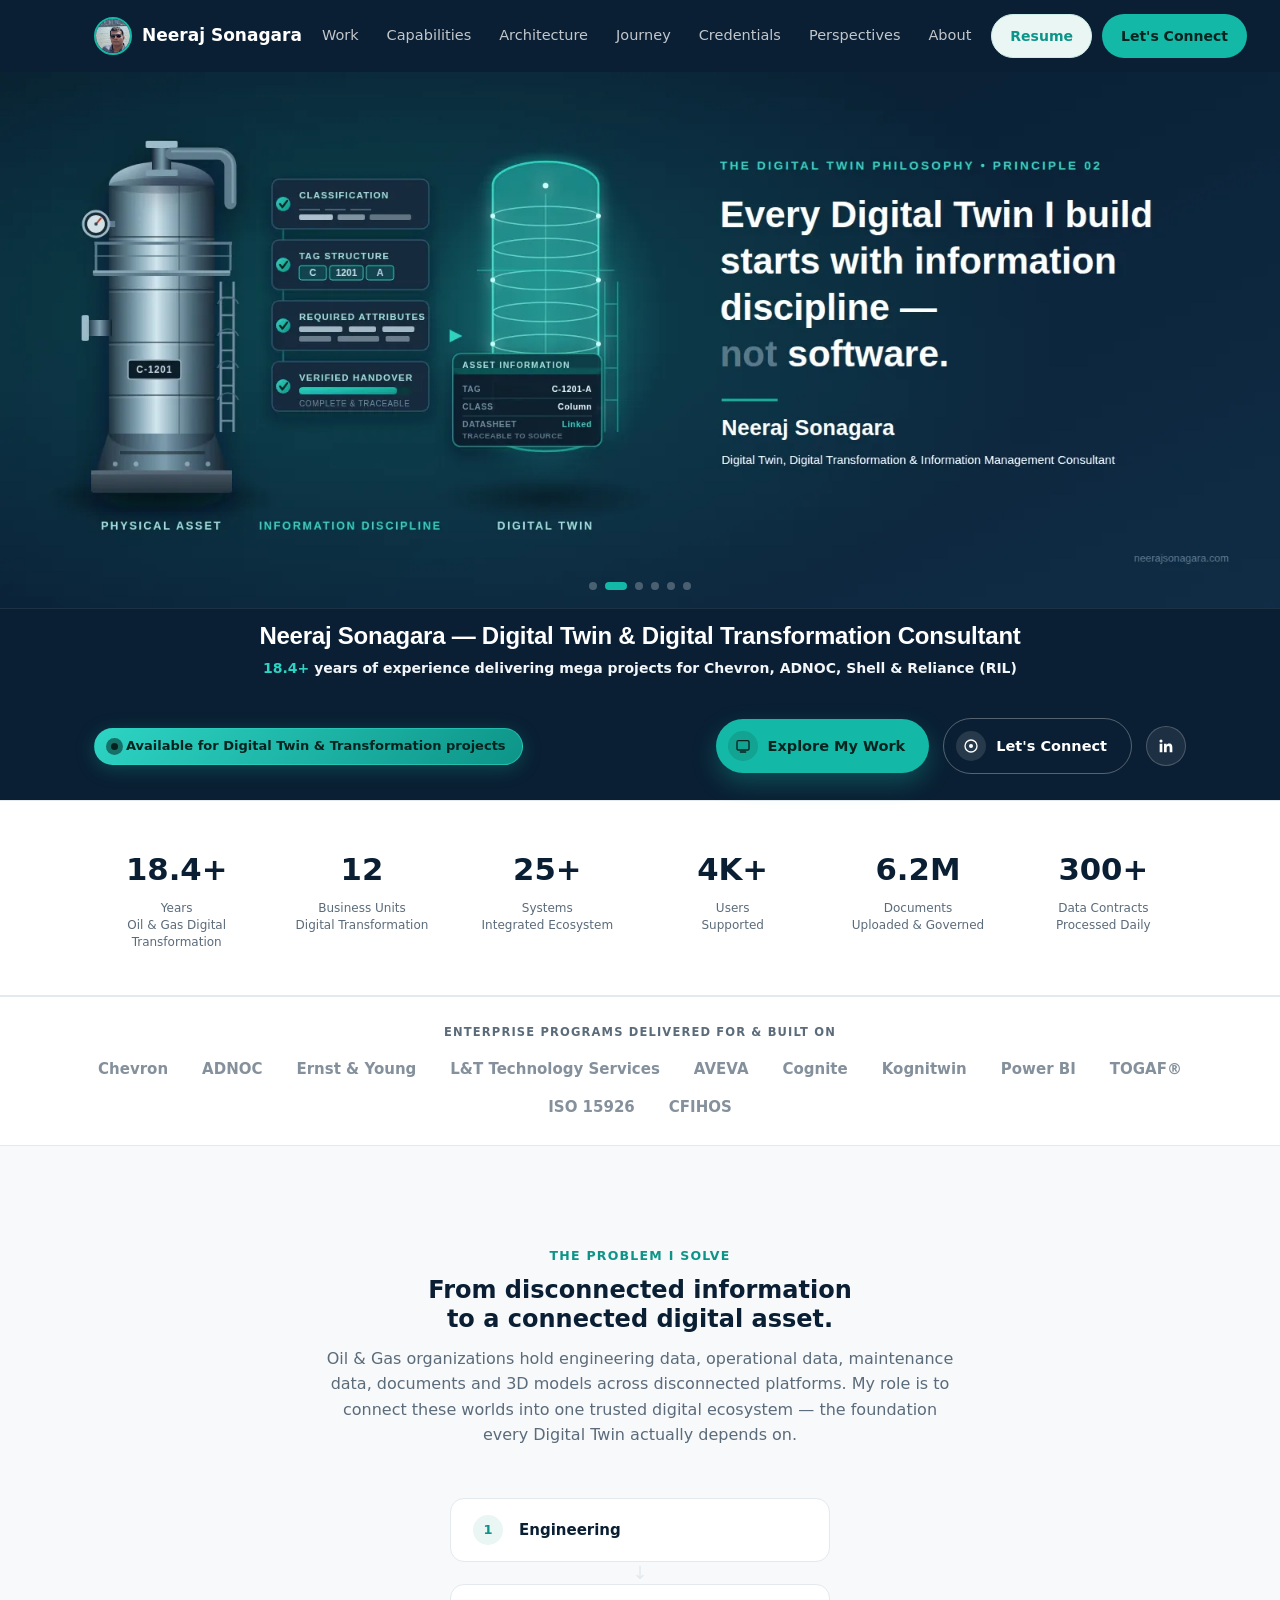
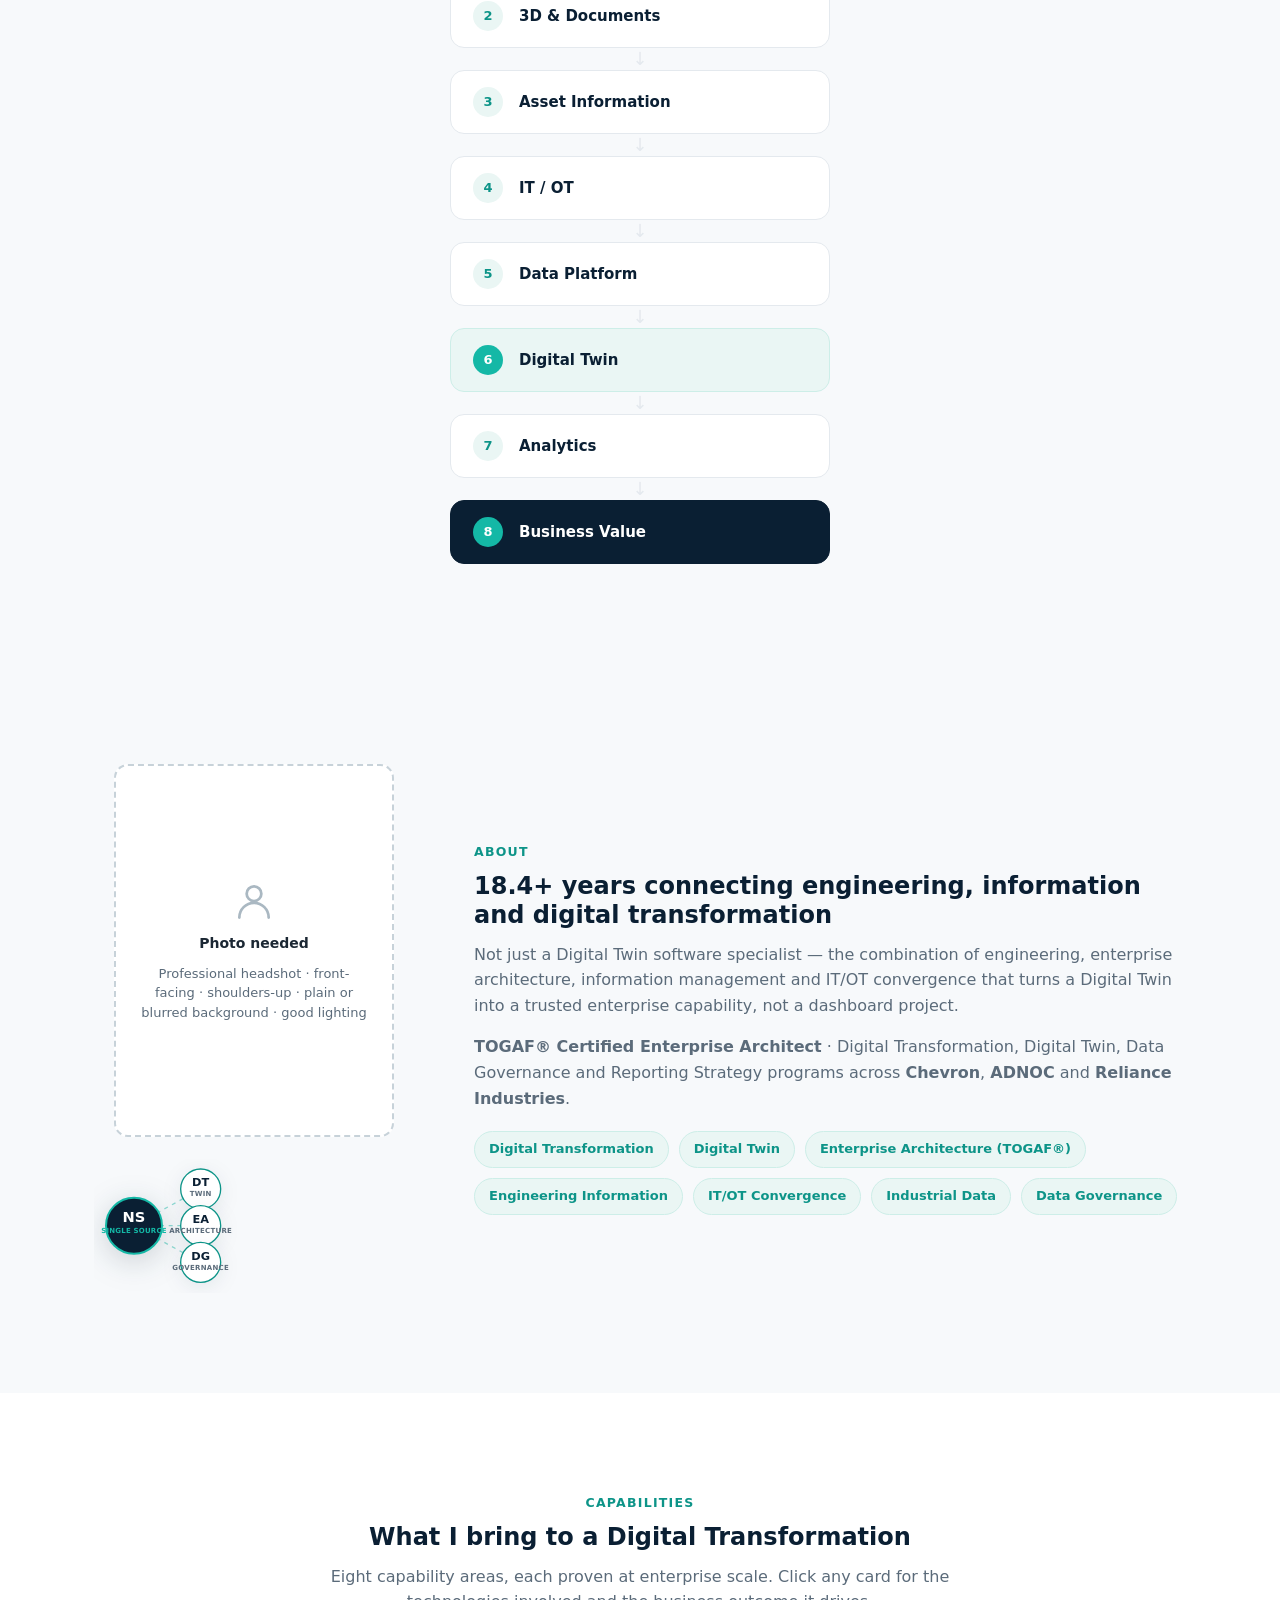
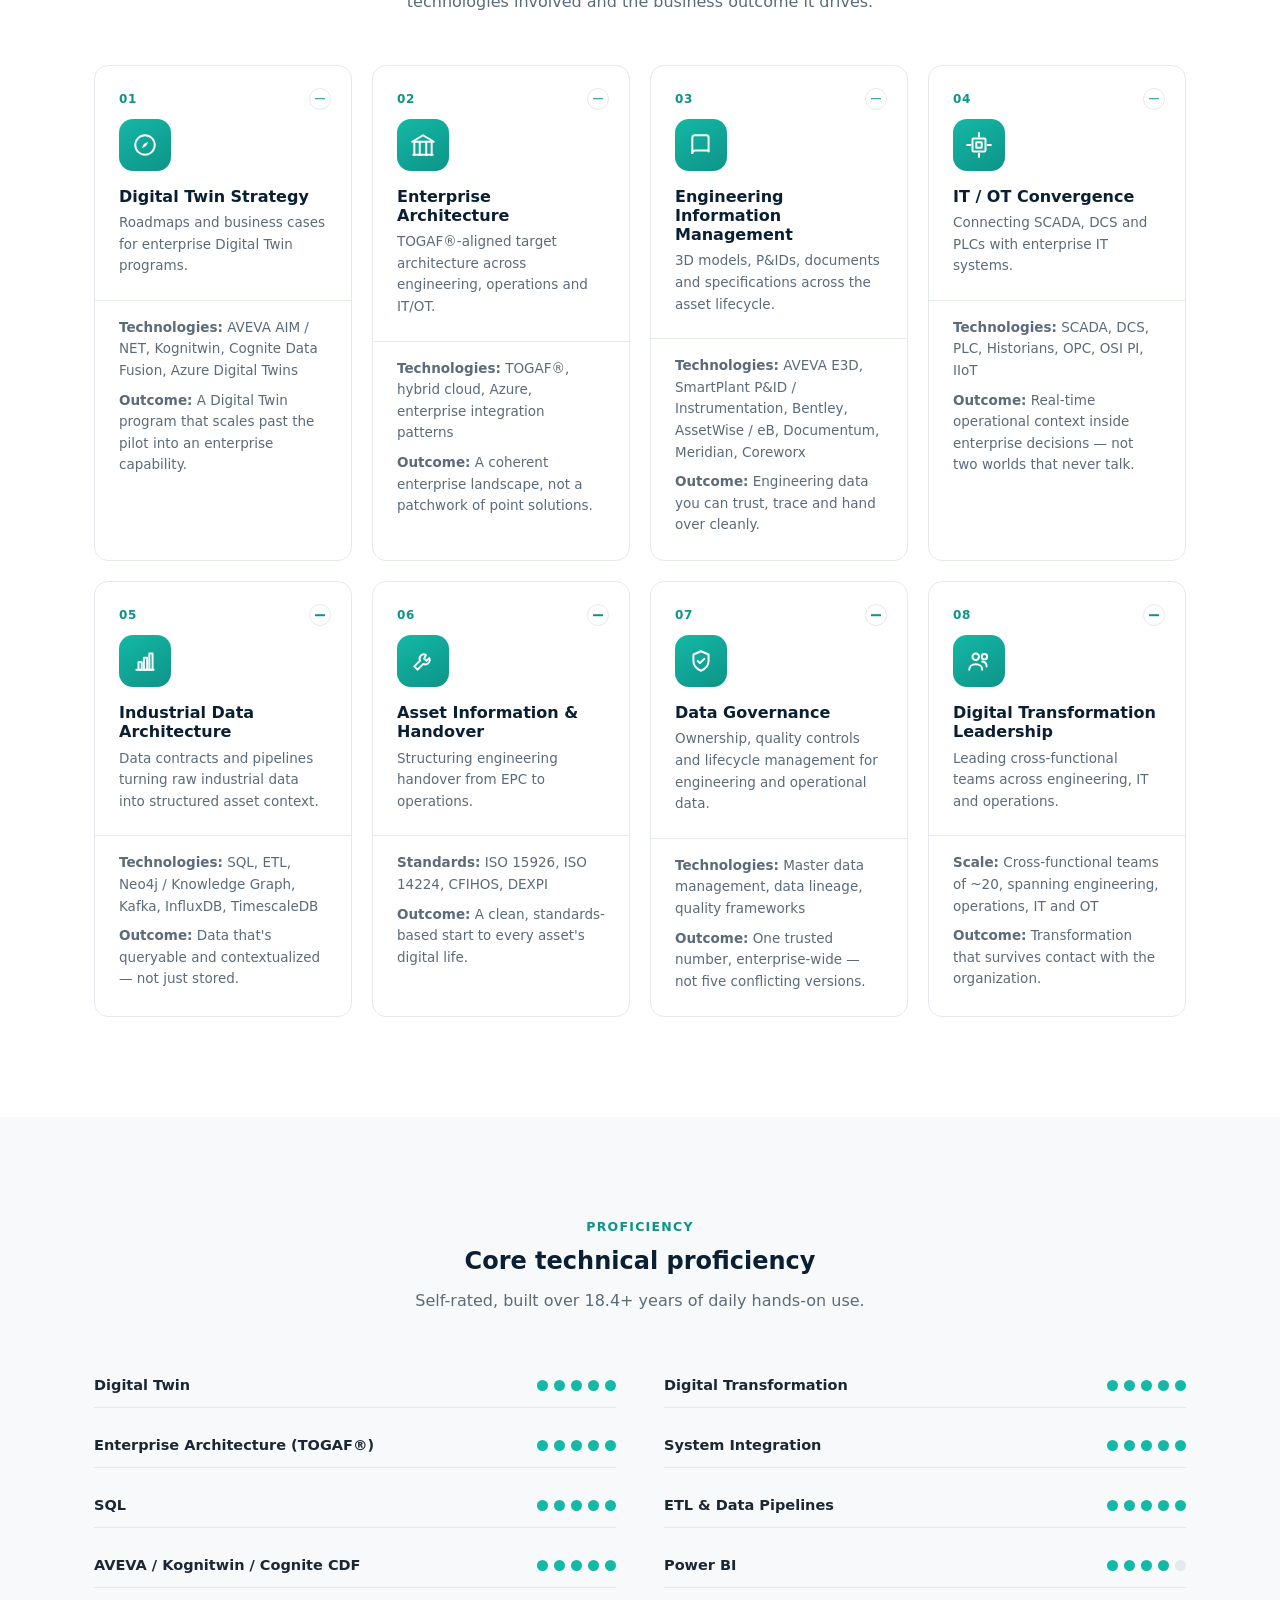
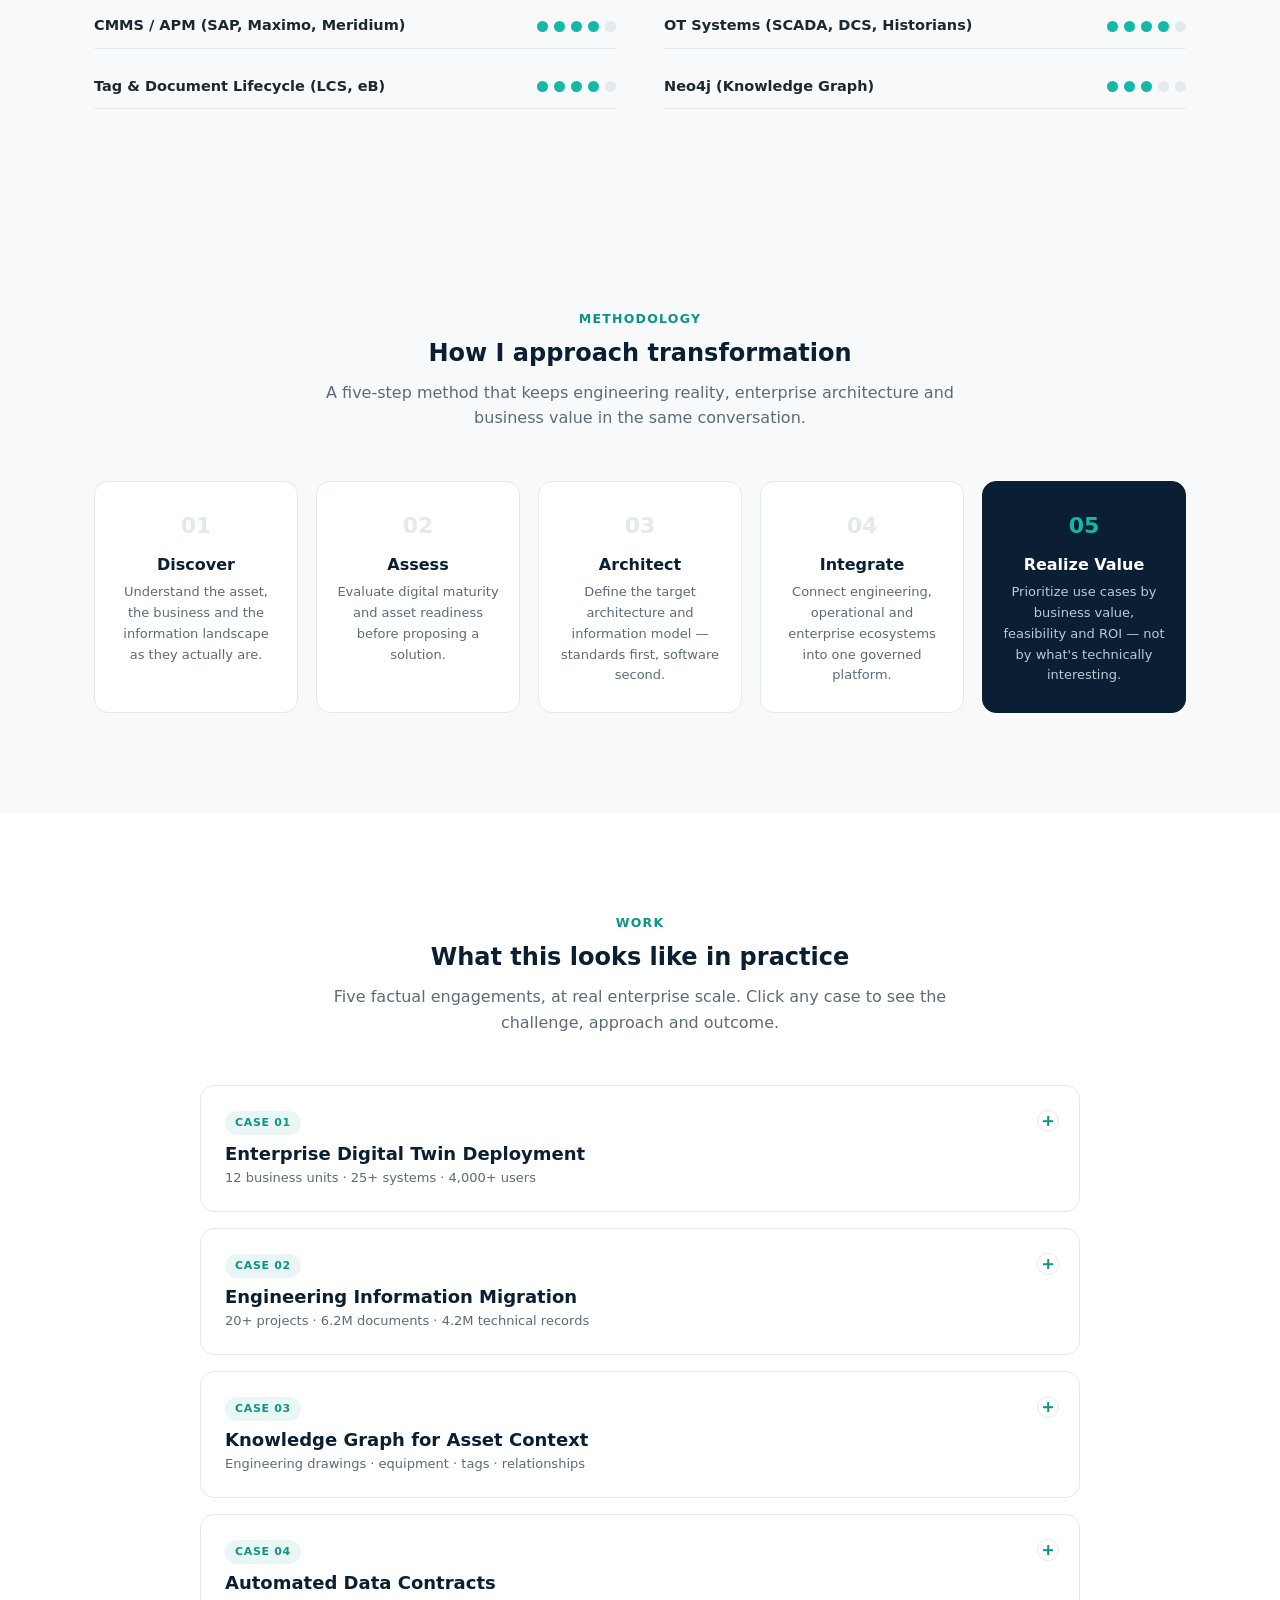
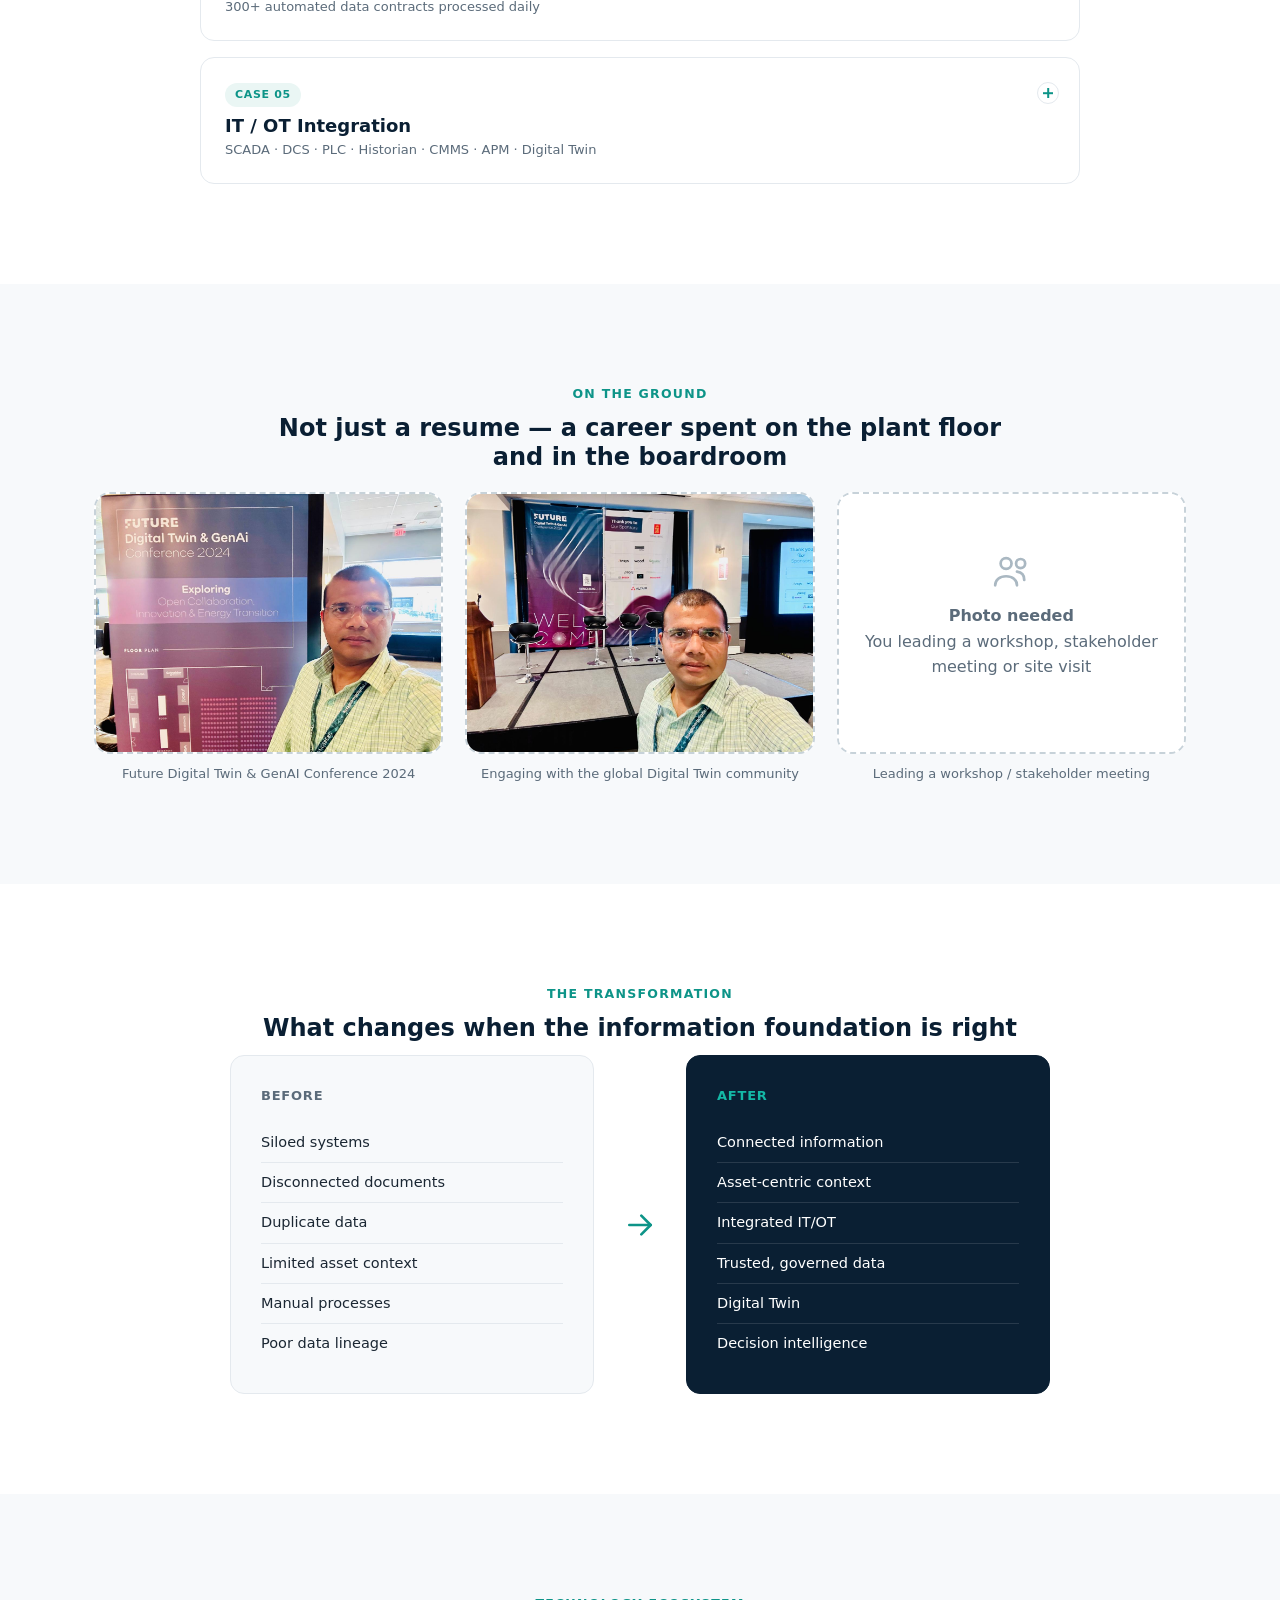
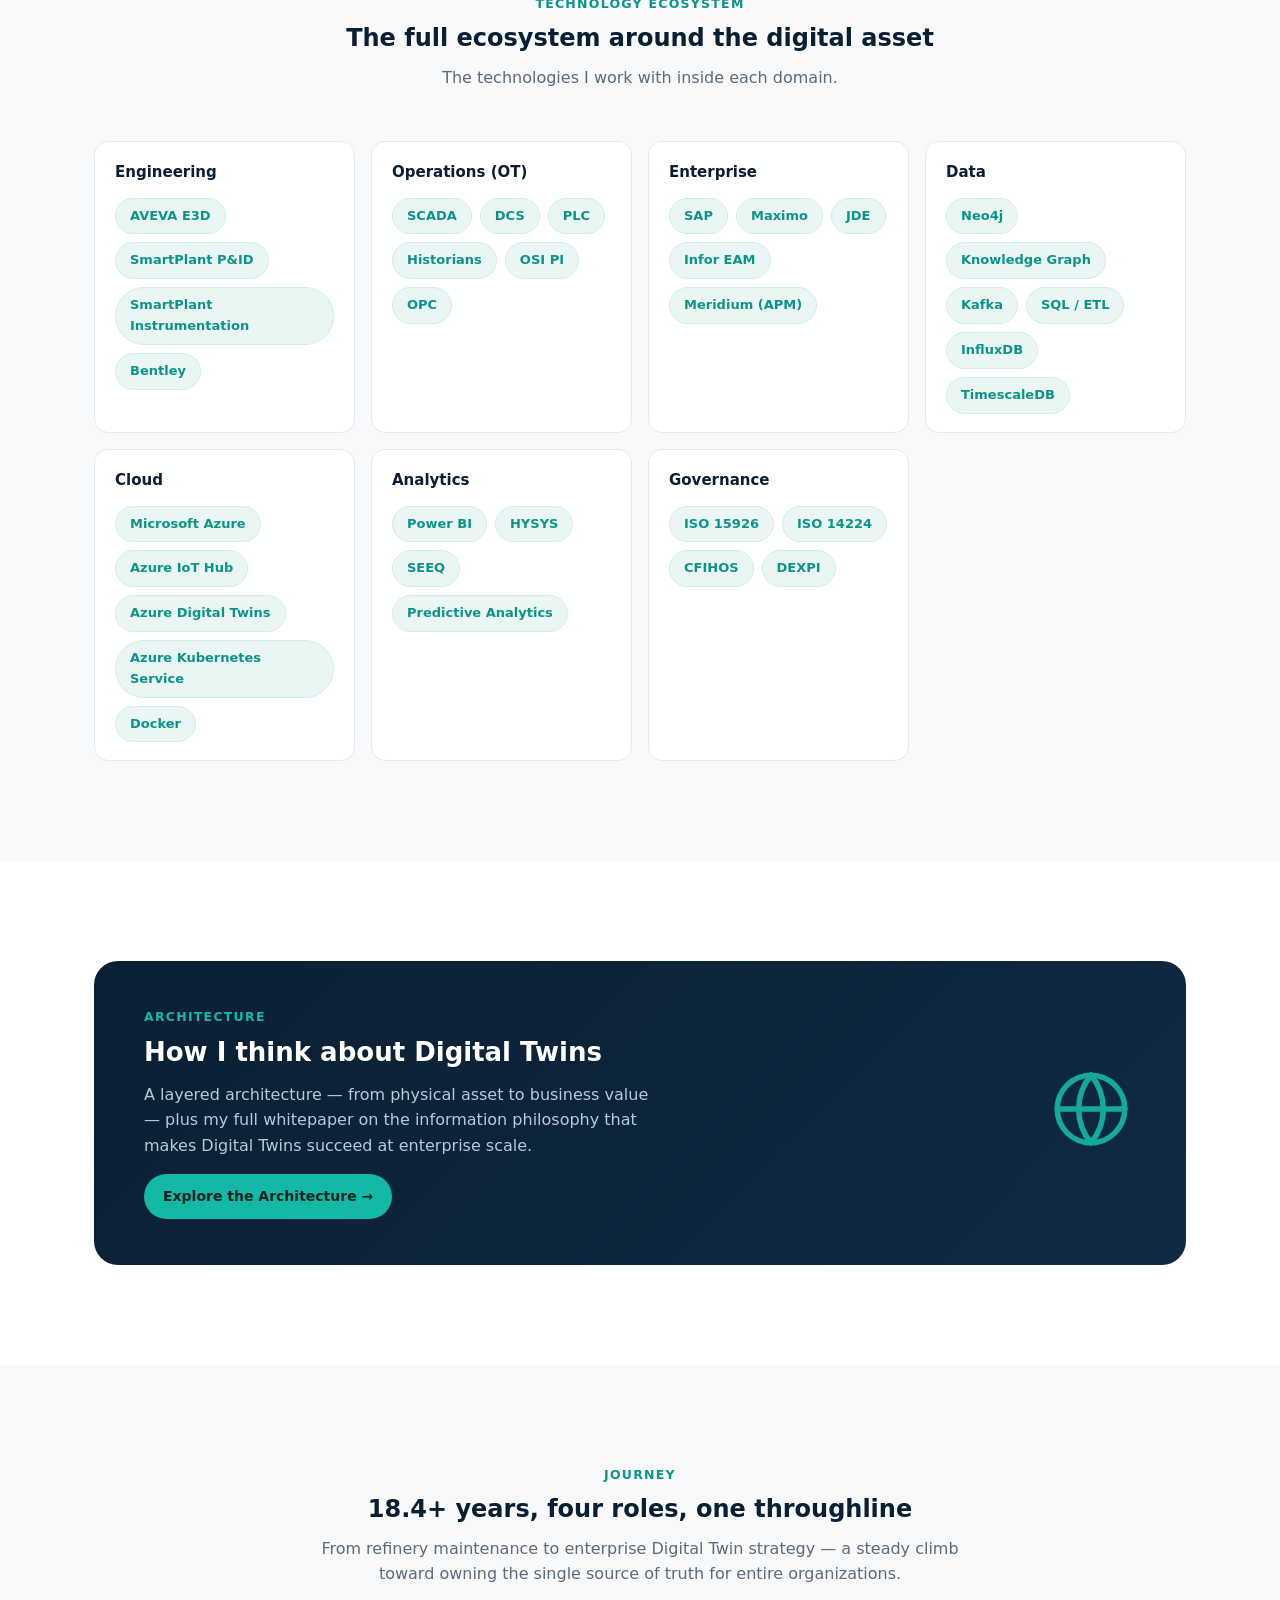
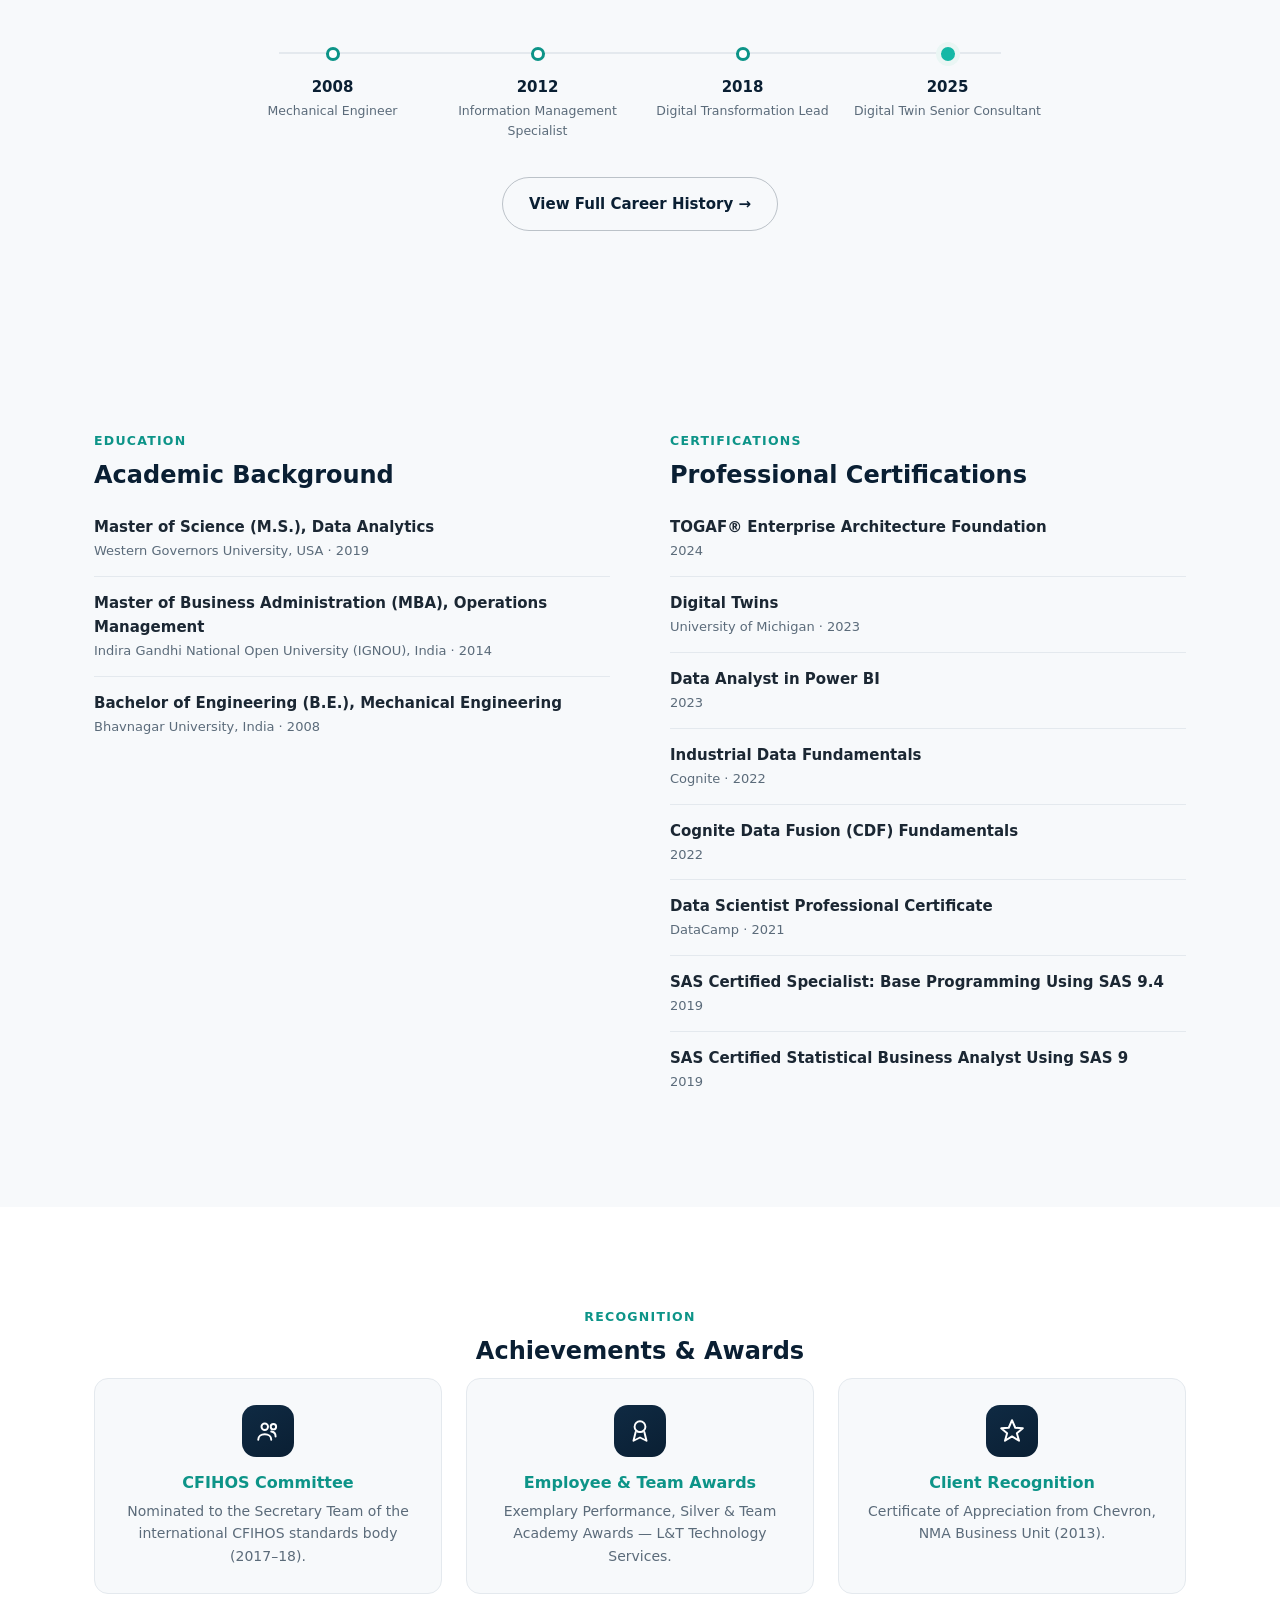
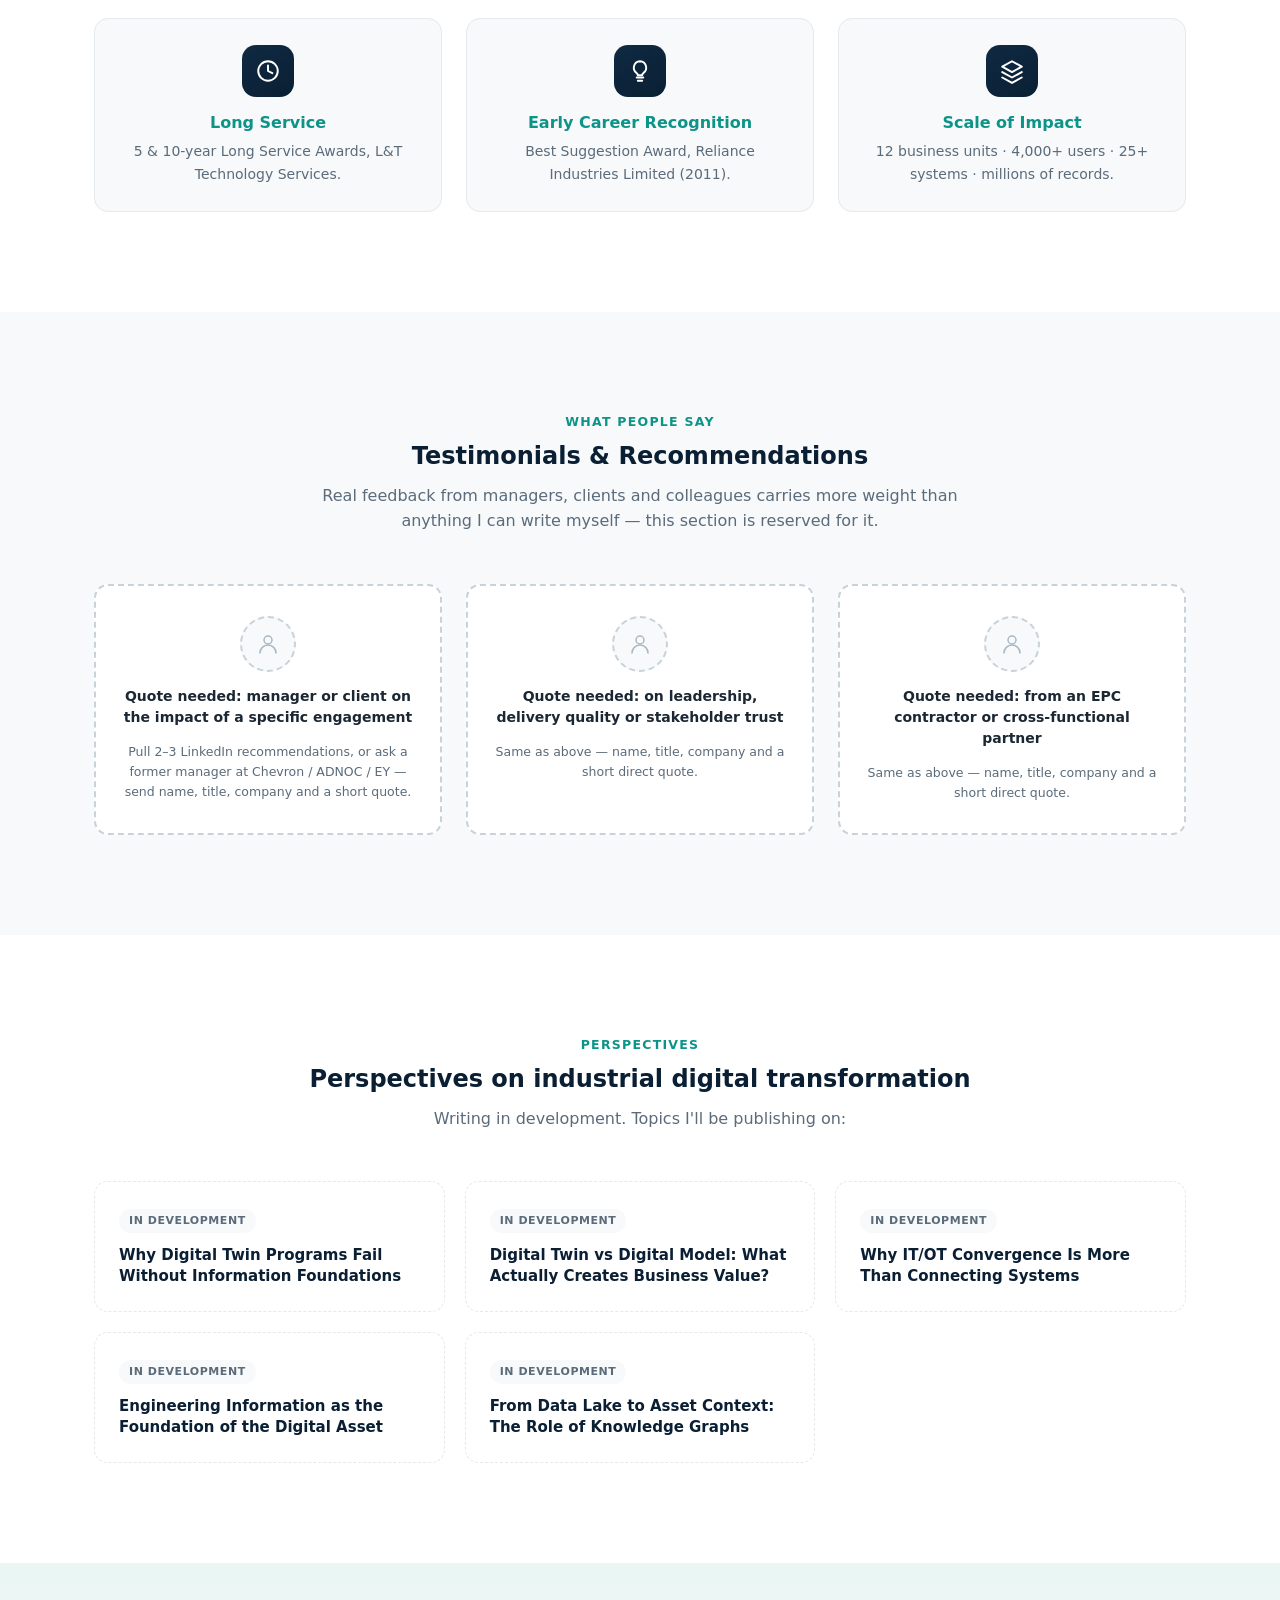
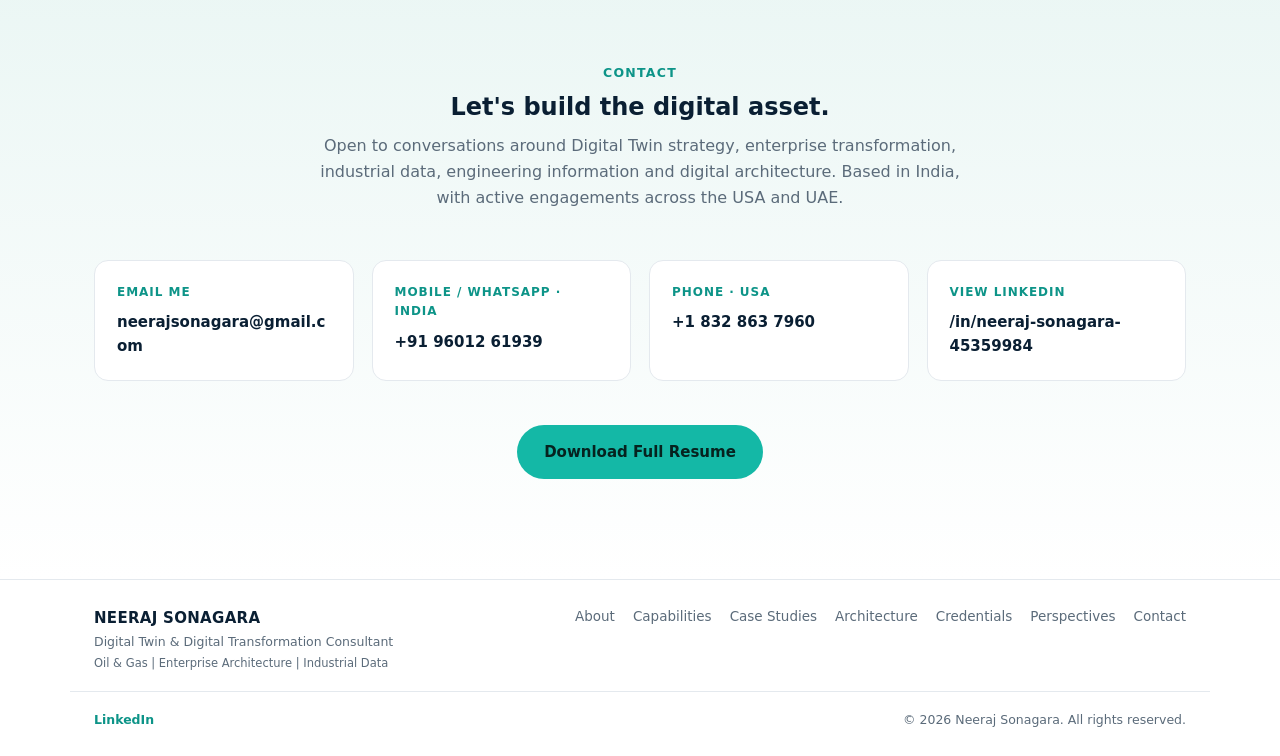
==== commit d55d9913: "SEO: add visible H1, keyword-focused title/description, richer Person schema, sitemap lastmod Co-Aut" ====
--- a/index.html
+++ b/index.html
@@ -6,8 +6,8 @@
 <!-- Security: Content Security Policy + referrer policy (GitHub Pages cannot send custom HTTP headers, so these are set as meta tags) -->
 <meta http-equiv="Content-Security-Policy" content="default-src 'self'; script-src 'self'; style-src 'self' 'unsafe-inline' https://fonts.googleapis.com; font-src https://fonts.gstatic.com; img-src 'self' data:; connect-src 'self'; object-src 'none'; base-uri 'self'; form-action 'self'">
 <meta name="referrer" content="strict-origin-when-cross-origin">
-<title>Neeraj Sonagara | Leading Digital Twin &amp; Digital Transformation Consultant | TOGAF&reg; Enterprise Architect</title>
-<meta name="description" content="Neeraj Sonagara is a globally-engaged Digital Twin &amp; Digital Transformation Consultant with 18+ years architecting enterprise-scale Digital Twin and Information Management programs for Chevron, ADNOC and Reliance Industries — TOGAF&reg; certified Enterprise Architect trusted across 12+ business units and 4,000+ users worldwide.">
+<title>Neeraj Sonagara | Digital Twin &amp; Digital Transformation Consultant</title>
+<meta name="description" content="Neeraj Sonagara: Digital Twin and Digital Transformation Consultant, TOGAF&reg; Enterprise Architect. 18+ years in oil &amp; gas for Chevron, ADNOC and Reliance. Work with me.">
 <meta name="keywords" content="Digital Twin Consultant, Digital Transformation Consultant, Digital Twin Expert, Enterprise Architect TOGAF, Information Management Consultant, Data Governance Oil and Gas, AVEVA AIM, Cognite Data Fusion, Kognitwin, Neeraj Sonagara">
 <meta name="author" content="Neeraj Sonagara">
 <meta name="robots" content="index, follow">
@@ -49,9 +49,14 @@
 {
   "@context": "https://schema.org",
   "@type": "Person",
+  "@id": "https://www.neerajsonagara.com/#person",
   "name": "Neeraj Sonagara",
-  "jobTitle": "Digital Transformation & Digital Twin Senior Consultant",
+  "alternateName": ["Neeraj Sonagara Digital Twin Consultant", "Neeraj Sonagara Digital Transformation Consultant"],
+  "description": "Digital Twin and Digital Transformation Consultant and TOGAF certified Enterprise Architect with 18+ years in oil and gas, delivering Digital Twin and information management programs for Chevron, ADNOC and Reliance Industries.",
+  "image": "https://www.neerajsonagara.com/assets/img/headshot.jpg",
+  "jobTitle": "Digital Twin & Digital Transformation Senior Consultant",
   "url": "https://www.neerajsonagara.com/",
+  "mainEntityOfPage": "https://www.neerajsonagara.com/",
   "email": "mailto:neerajsonagara@gmail.com",
   "sameAs": [
     "https://www.linkedin.com/in/neeraj-sonagara-45359984/"
@@ -153,6 +158,7 @@
       </div>
     </div>
     <div class="hero-exp-bar">
+      <h1 class="hero-h1">Neeraj Sonagara &mdash; Digital Twin &amp; Digital Transformation Consultant</h1>
       <span class="hero-exp-bar-text"><span class="exp-years">18.2+</span> years of experience delivering mega projects for Chevron, ADNOC, Shell &amp; Reliance (RIL)</span>
     </div>
     <div class="wrap hero-cta-row reveal">
--- a/assets/css/style.css
+++ b/assets/css/style.css
@@ -105,7 +105,8 @@
   position:relative; z-index:2; text-align:center; padding: 13px 24px;
   border-top: 1px solid rgba(255,255,255,0.08);
 }
-.hero-exp-bar-text{ font-size:14px; font-weight:600; color:#F2F6F8; }
+.hero-h1{ margin:0 0 6px; font-family:'Manrope',sans-serif; font-size:clamp(17px,2.2vw,24px); font-weight:800; color:#fff; letter-spacing:-0.01em; }
+.hero-exp-bar-text{ display:block; font-size:14px; font-weight:600; color:#F2F6F8; }
 .hero-exp-bar-text .exp-years{ color:#2DD4C4; font-weight:800; }
 .banner-slide{
   position:absolute; inset:0; opacity:0; transition: opacity 1s ease; pointer-events:none;
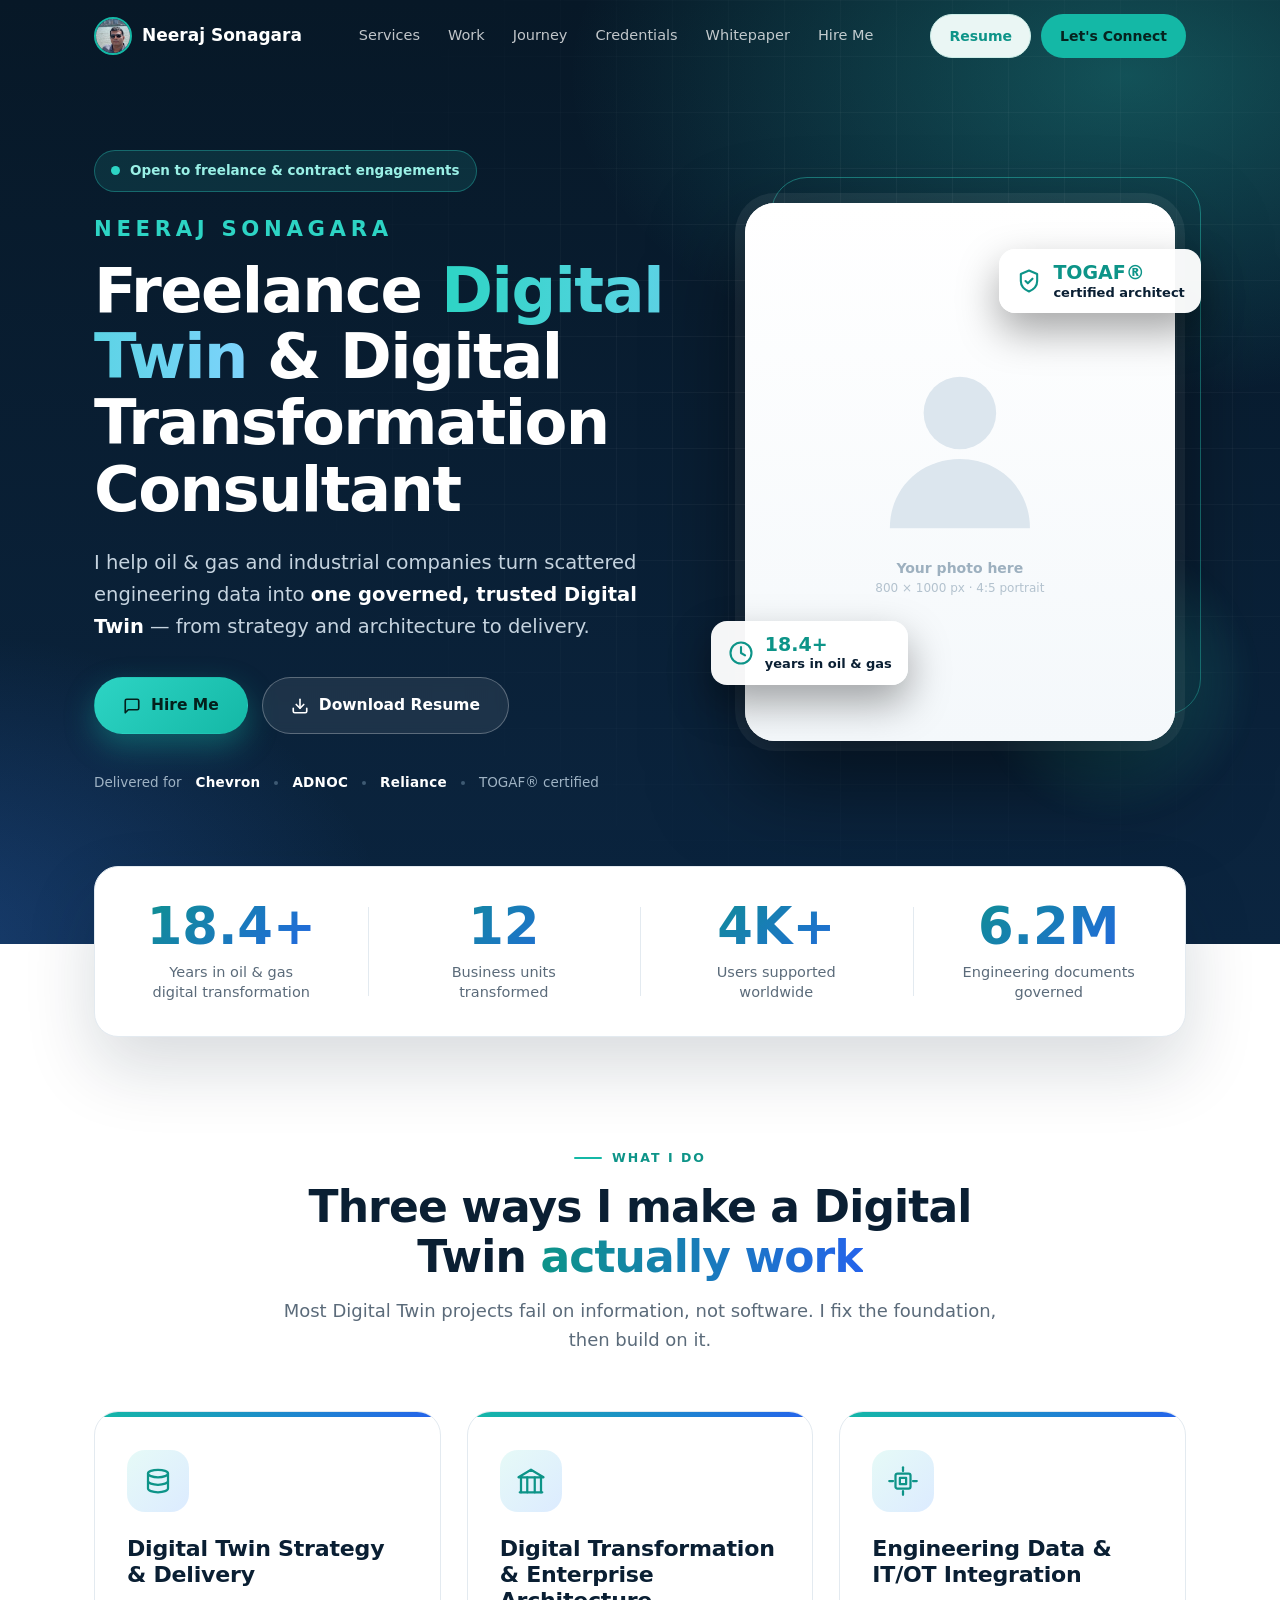
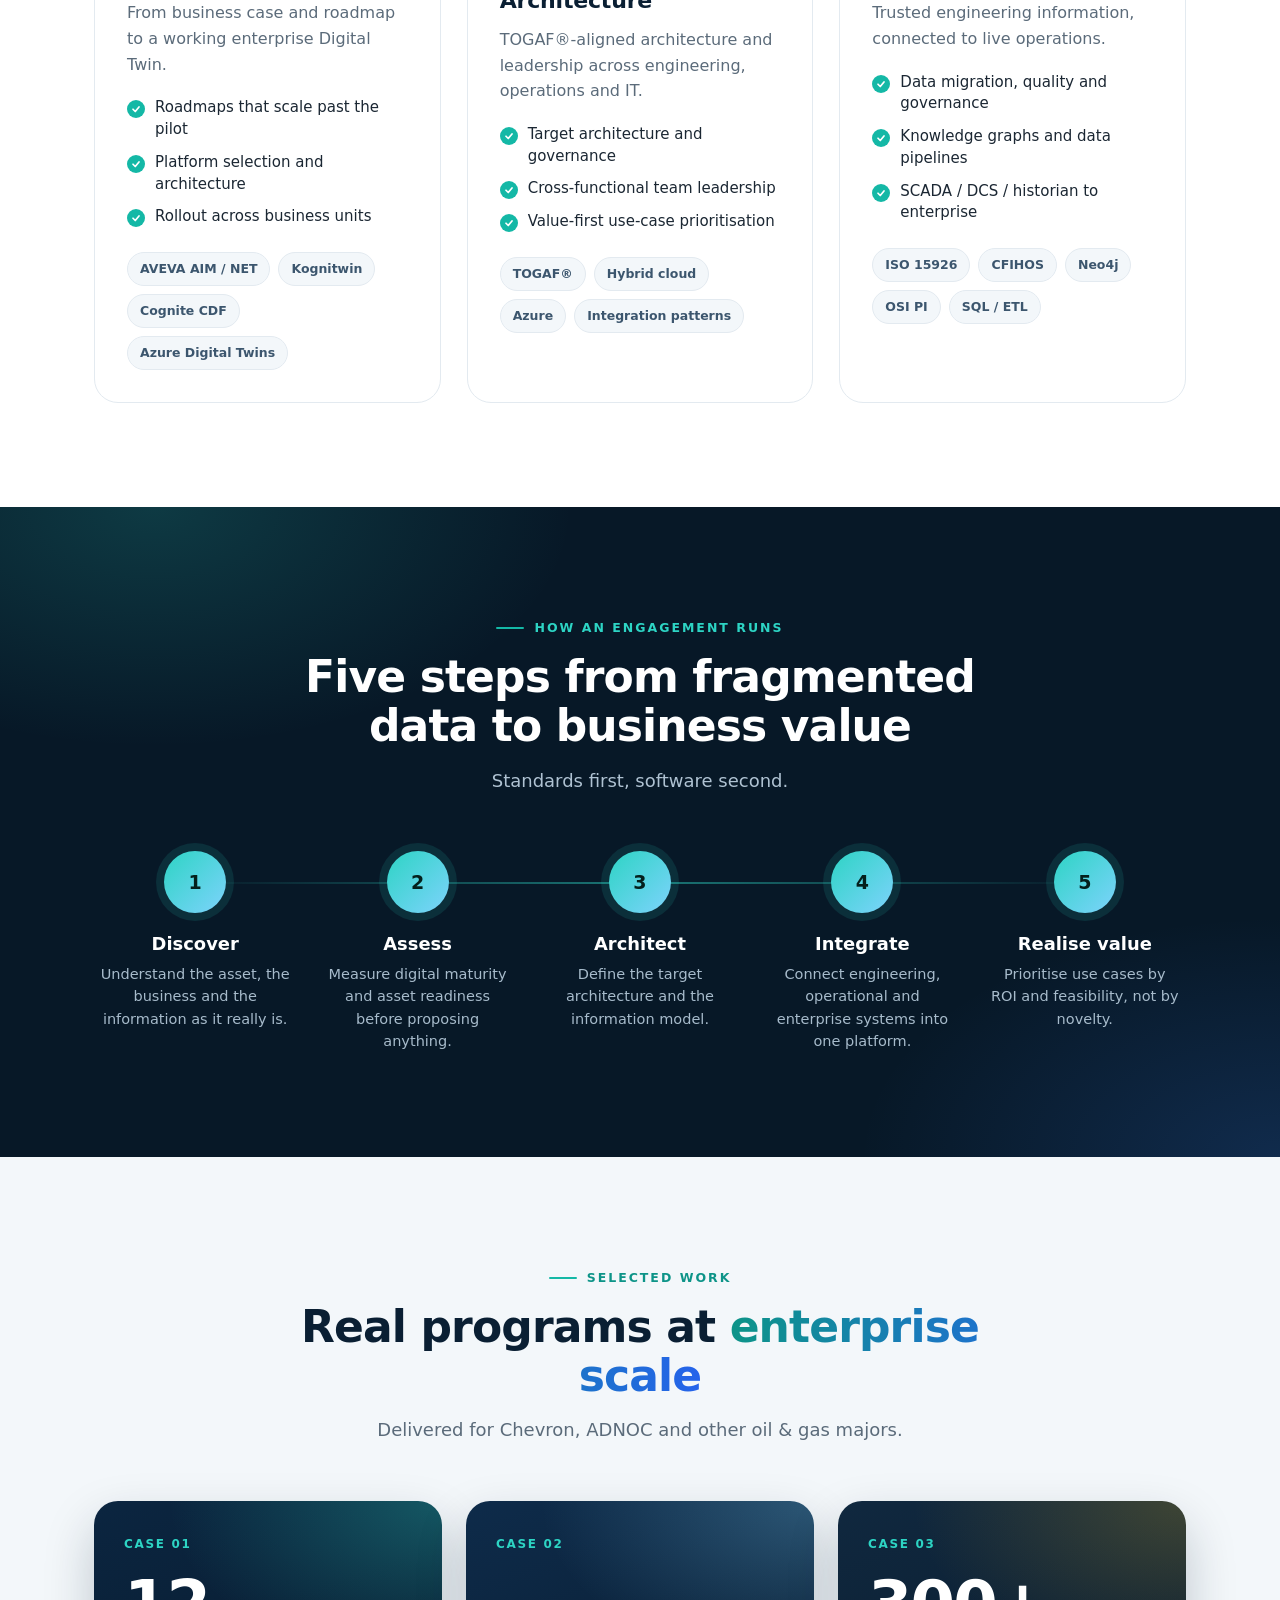
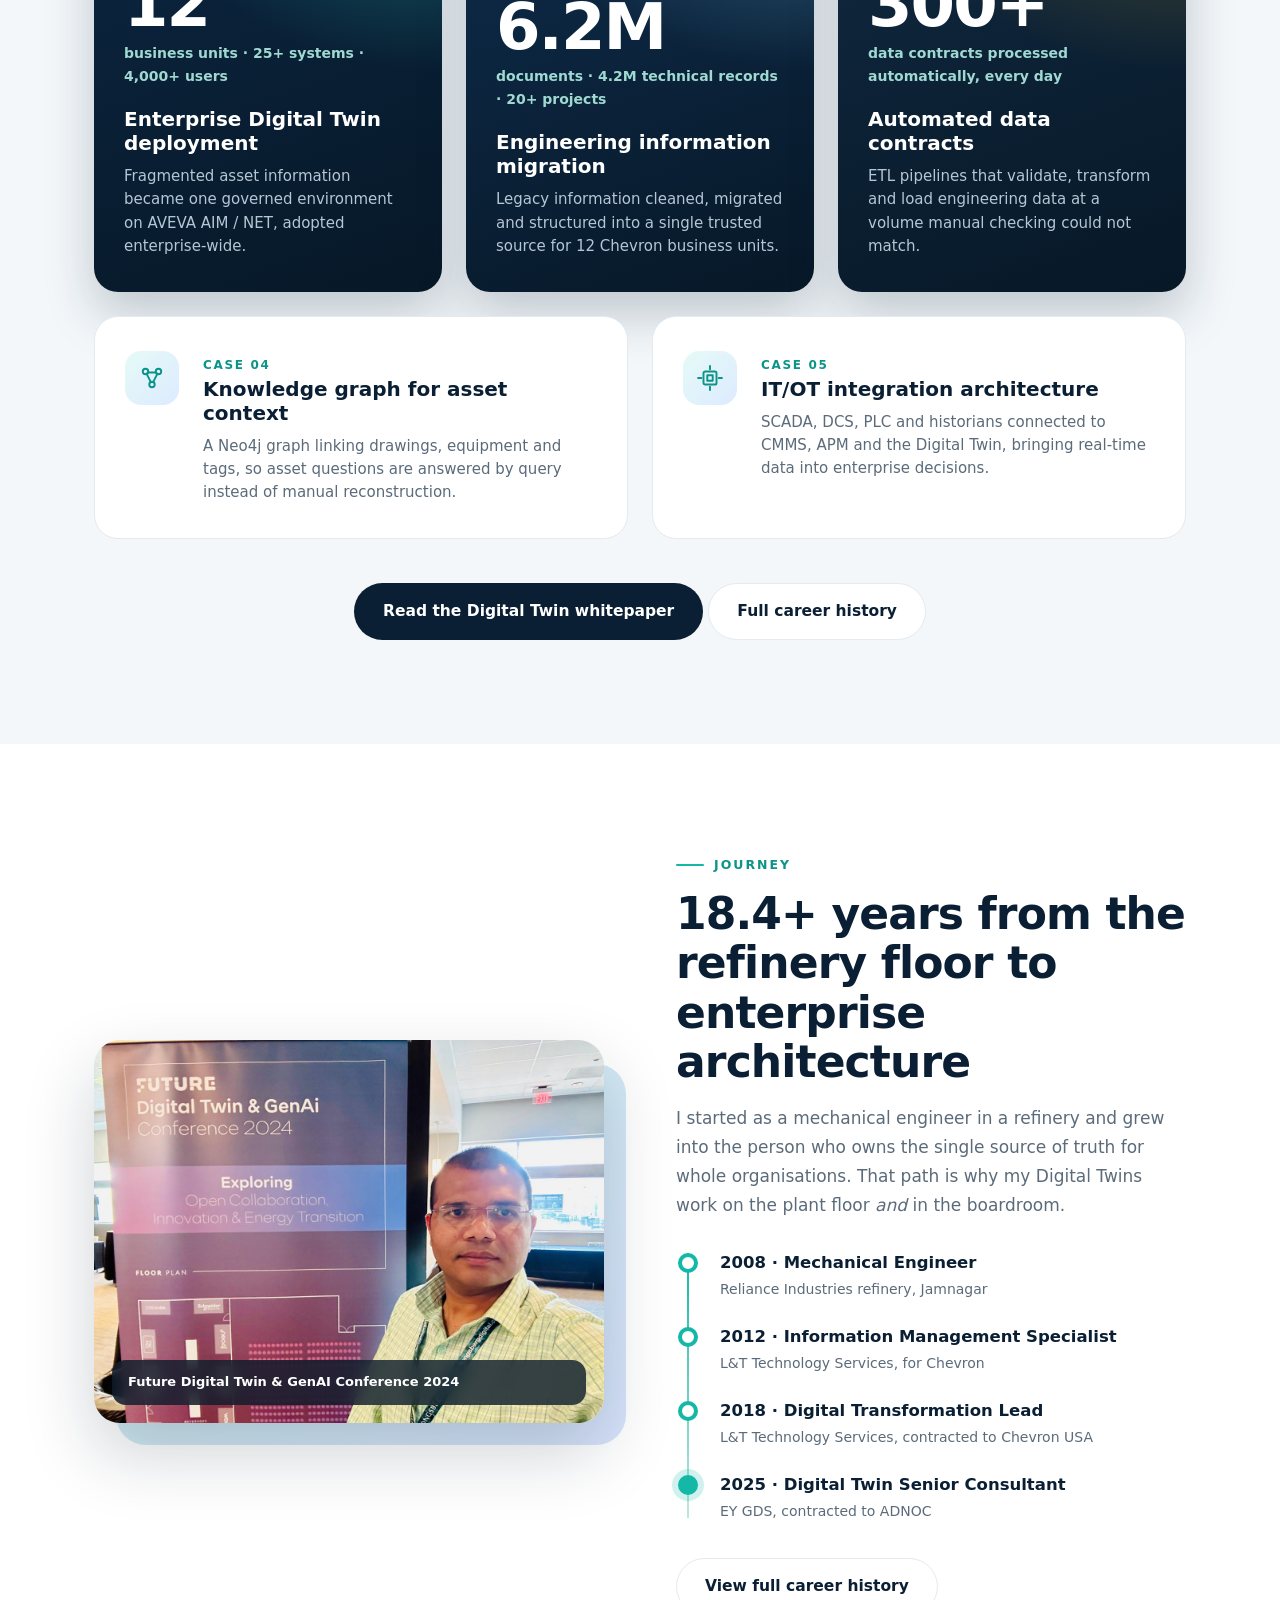
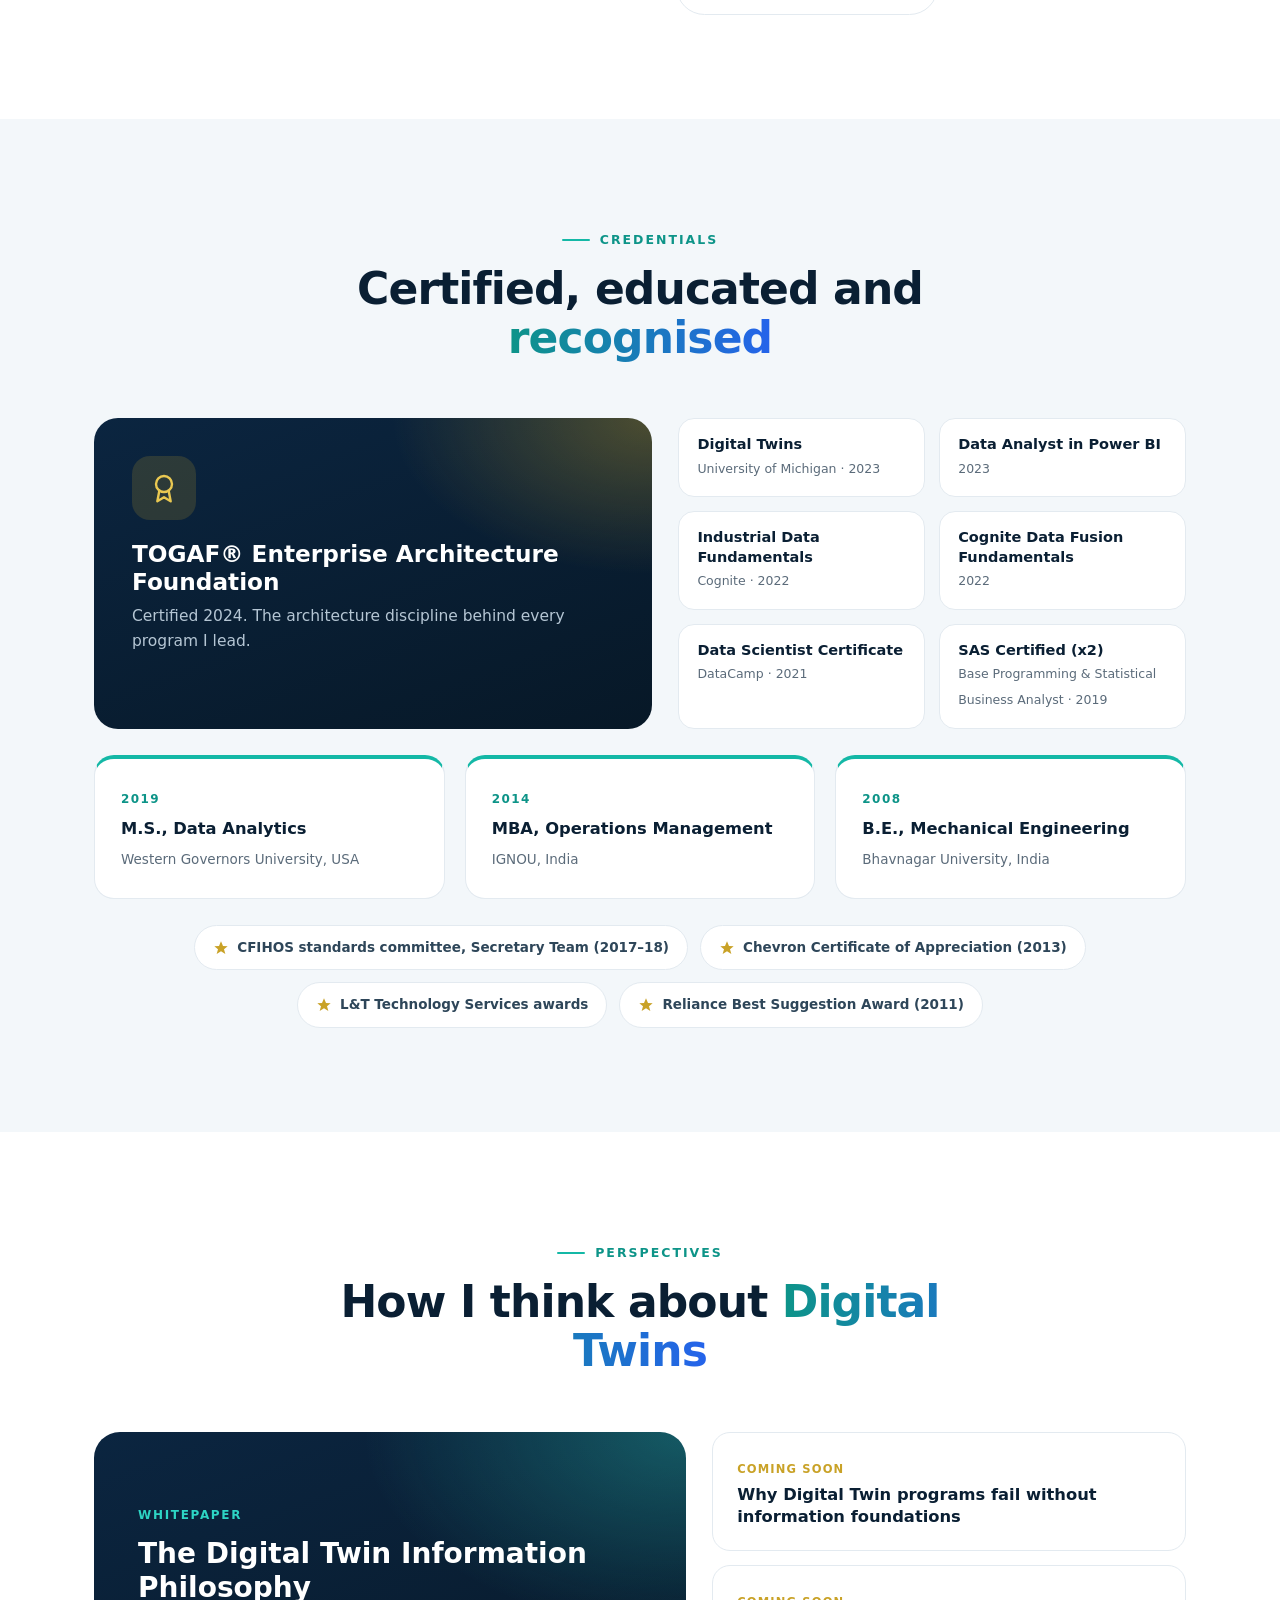
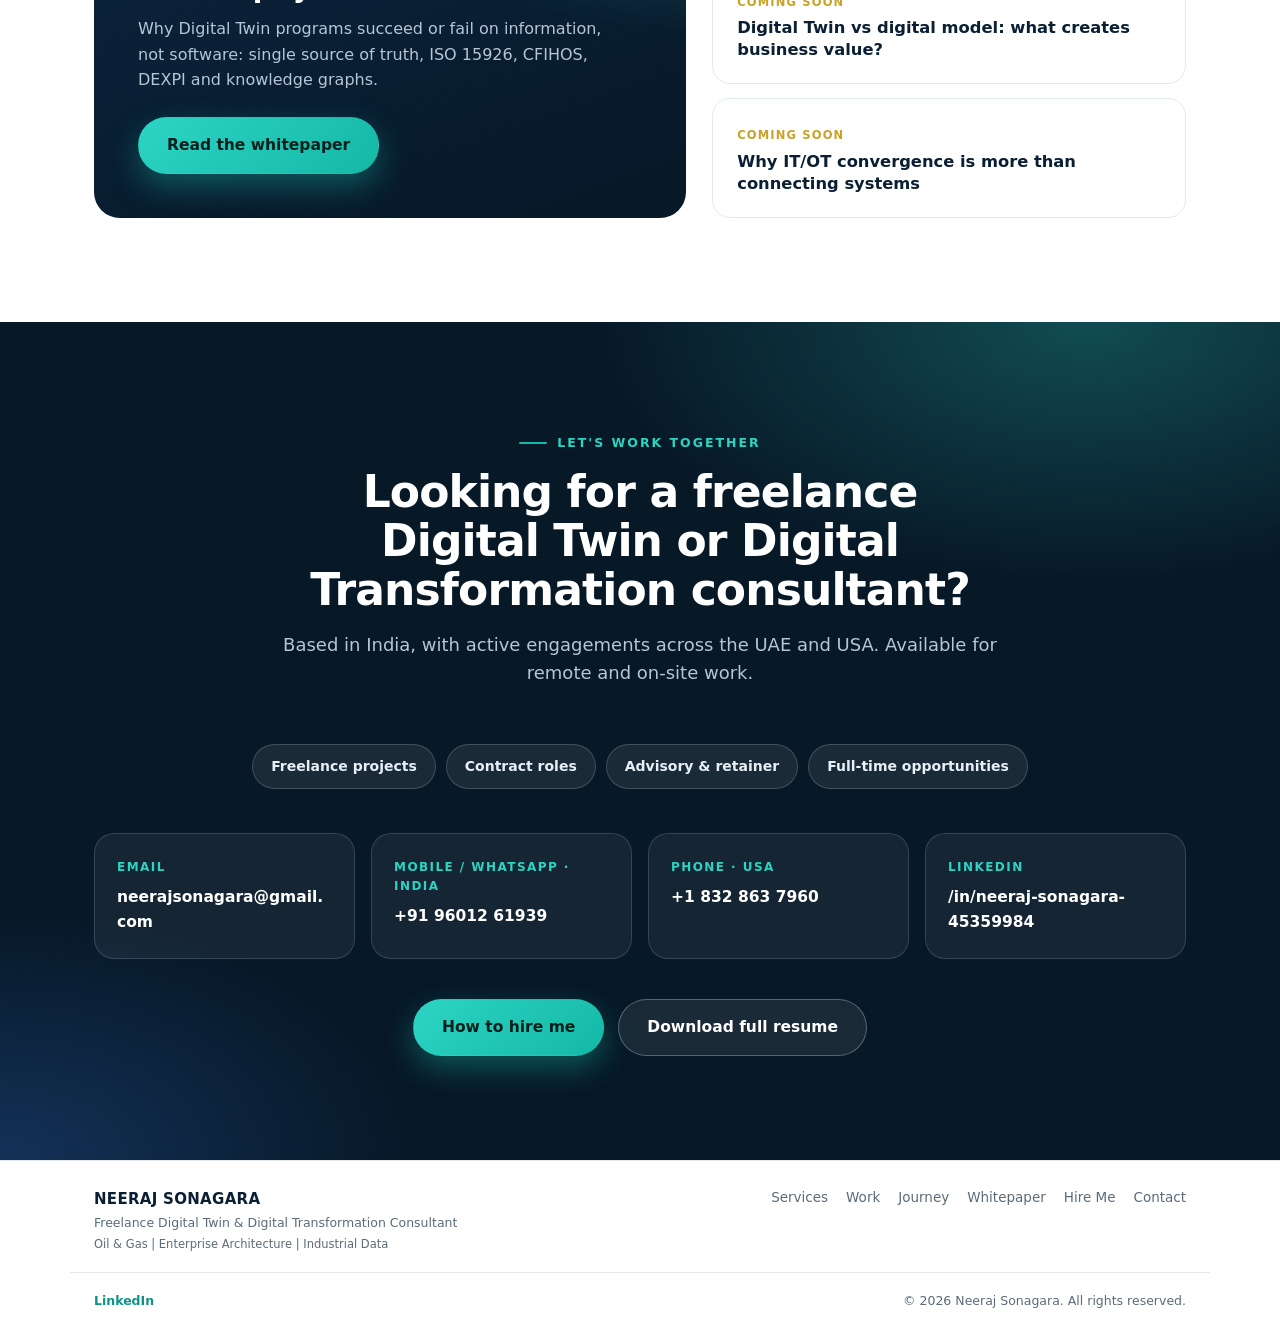
==== commit df654147: "Redesign home page (19 -> 9 sections), add Hire Me page, fix mobile menu Co-Authored-By: Claude Sonn" ====
--- a/index.html
+++ b/index.html
@@ -6,11 +6,10 @@
 <!-- Security: Content Security Policy + referrer policy (GitHub Pages cannot send custom HTTP headers, so these are set as meta tags) -->
 <meta http-equiv="Content-Security-Policy" content="default-src 'self'; script-src 'self'; style-src 'self' 'unsafe-inline' https://fonts.googleapis.com; font-src https://fonts.gstatic.com; img-src 'self' data:; connect-src 'self'; object-src 'none'; base-uri 'self'; form-action 'self'">
 <meta name="referrer" content="strict-origin-when-cross-origin">
-<title>Neeraj Sonagara | Digital Twin &amp; Digital Transformation Consultant</title>
-<meta name="description" content="Neeraj Sonagara: Digital Twin and Digital Transformation Consultant, TOGAF&reg; Enterprise Architect. 18+ years in oil &amp; gas for Chevron, ADNOC and Reliance. Work with me.">
-<meta name="keywords" content="Digital Twin Consultant, Digital Transformation Consultant, Digital Twin Expert, Enterprise Architect TOGAF, Information Management Consultant, Data Governance Oil and Gas, AVEVA AIM, Cognite Data Fusion, Kognitwin, Neeraj Sonagara">
+<title>Neeraj Sonagara | Freelance Digital Twin &amp; Digital Transformation Consultant</title>
+<meta name="description" content="Neeraj Sonagara: freelance Digital Twin and Digital Transformation consultant, TOGAF&reg; Enterprise Architect. 18+ years in oil &amp; gas for Chevron, ADNOC and Reliance. Open to contract and freelance work.">
 <meta name="author" content="Neeraj Sonagara">
-<meta name="robots" content="index, follow">
+<meta name="robots" content="index, follow, max-image-preview:large">
 <link rel="canonical" href="https://www.neerajsonagara.com/">
 
 <!-- Visitor analytics (GA4): create a free property at analytics.google.com,
@@ -25,16 +24,15 @@
 </script>
 -->
 
-
 <meta property="og:type" content="profile">
-<meta property="og:title" content="Neeraj Sonagara | Digital Transformation &amp; Digital Twin Consultant">
-<meta property="og:description" content="Senior Digital Transformation &amp; Digital Twin Consultant with 18+ years across Chevron, ADNOC and Reliance Industries. TOGAF&reg; certified Enterprise Architect.">
+<meta property="og:title" content="Neeraj Sonagara | Freelance Digital Twin &amp; Digital Transformation Consultant">
+<meta property="og:description" content="Freelance Digital Twin &amp; Digital Transformation consultant with 18+ years across Chevron, ADNOC and Reliance Industries. TOGAF&reg; certified Enterprise Architect.">
 <meta property="og:url" content="https://www.neerajsonagara.com/">
 <meta property="og:site_name" content="Neeraj Sonagara">
 <meta property="og:image" content="https://www.neerajsonagara.com/assets/img/hero/banner-01-single-governed-source.png">
 <meta name="twitter:card" content="summary_large_image">
-<meta name="twitter:title" content="Neeraj Sonagara | Digital Transformation &amp; Digital Twin Consultant">
-<meta name="twitter:description" content="TOGAF&reg; certified Enterprise Architect | Digital Twin &amp; Information Management Leader | 18+ years, Chevron &amp; ADNOC">
+<meta name="twitter:title" content="Neeraj Sonagara | Freelance Digital Twin &amp; Digital Transformation Consultant">
+<meta name="twitter:description" content="TOGAF&reg; certified Enterprise Architect | Digital Twin &amp; Information Management leader | 18+ years, Chevron &amp; ADNOC">
 <meta name="twitter:image" content="https://www.neerajsonagara.com/assets/img/hero/banner-01-single-governed-source.png">
 
 <link rel="icon" type="image/svg+xml" href="data:image/svg+xml,%3Csvg xmlns='http://www.w3.org/2000/svg' viewBox='0 0 64 64'%3E%3Crect width='64' height='64' rx='14' fill='%230A1F33'/%3E%3Ctext x='32' y='42' font-family='Arial,Helvetica,sans-serif' font-size='28' font-weight='700' fill='%2314B8A6' text-anchor='middle'%3ENS%3C/text%3E%3C/svg%3E">
@@ -44,34 +42,53 @@
 <link href="https://fonts.googleapis.com/css2?family=Manrope:wght@500;700;800&family=Inter:wght@400;500;600;700&display=swap" rel="stylesheet">
 
 <link rel="stylesheet" href="assets/css/style.css">
+<link rel="stylesheet" href="assets/css/home.css">
 
 <script type="application/ld+json">
 {
   "@context": "https://schema.org",
-  "@type": "Person",
-  "@id": "https://www.neerajsonagara.com/#person",
-  "name": "Neeraj Sonagara",
-  "alternateName": ["Neeraj Sonagara Digital Twin Consultant", "Neeraj Sonagara Digital Transformation Consultant"],
-  "description": "Digital Twin and Digital Transformation Consultant and TOGAF certified Enterprise Architect with 18+ years in oil and gas, delivering Digital Twin and information management programs for Chevron, ADNOC and Reliance Industries.",
-  "image": "https://www.neerajsonagara.com/assets/img/headshot.jpg",
-  "jobTitle": "Digital Twin & Digital Transformation Senior Consultant",
-  "url": "https://www.neerajsonagara.com/",
-  "mainEntityOfPage": "https://www.neerajsonagara.com/",
-  "email": "mailto:neerajsonagara@gmail.com",
-  "sameAs": [
-    "https://www.linkedin.com/in/neeraj-sonagara-45359984/"
-  ],
-  "worksFor": {
-    "@type": "Organization",
-    "name": "EY GDS India (Contracted to ADNOC, UAE)"
-  },
-  "alumniOf": [
-    { "@type": "CollegeOrUniversity", "name": "Western Governors University" },
-    { "@type": "CollegeOrUniversity", "name": "Indira Gandhi National Open University" },
-    { "@type": "CollegeOrUniversity", "name": "Bhavnagar University" }
-  ],
-  "knowsAbout": ["Digital Transformation", "Digital Twin", "Enterprise Architecture", "TOGAF", "Information Management", "Data Governance", "Engineering System Integration", "AVEVA AIM", "Cognite Data Fusion", "Kognitwin", "Power BI", "ETL", "SQL"],
-  "address": { "@type": "PostalAddress", "addressCountry": "IN" }
+  "@graph": [
+    {
+      "@type": "Person",
+      "@id": "https://www.neerajsonagara.com/#person",
+      "name": "Neeraj Sonagara",
+      "alternateName": ["Neeraj Sonagara Digital Twin Consultant", "Neeraj Sonagara Digital Transformation Consultant"],
+      "description": "Freelance Digital Twin and Digital Transformation consultant and TOGAF certified Enterprise Architect with 18+ years in oil and gas, delivering Digital Twin and information management programs for Chevron, ADNOC and Reliance Industries.",
+      "image": "https://www.neerajsonagara.com/assets/img/headshot.jpg",
+      "jobTitle": "Digital Twin & Digital Transformation Senior Consultant",
+      "url": "https://www.neerajsonagara.com/",
+      "mainEntityOfPage": "https://www.neerajsonagara.com/",
+      "email": "mailto:neerajsonagara@gmail.com",
+      "sameAs": ["https://www.linkedin.com/in/neeraj-sonagara-45359984/"],
+      "worksFor": { "@type": "Organization", "name": "EY GDS India (Contracted to ADNOC, UAE)" },
+      "alumniOf": [
+        { "@type": "CollegeOrUniversity", "name": "Western Governors University" },
+        { "@type": "CollegeOrUniversity", "name": "Indira Gandhi National Open University" },
+        { "@type": "CollegeOrUniversity", "name": "Bhavnagar University" }
+      ],
+      "knowsAbout": ["Digital Twin", "Digital Transformation", "Enterprise Architecture", "TOGAF", "Information Management", "Data Governance", "Engineering System Integration", "IT/OT Convergence", "AVEVA AIM", "Cognite Data Fusion", "Kognitwin", "Knowledge Graph", "Power BI", "ETL", "SQL"],
+      "address": { "@type": "PostalAddress", "addressCountry": "IN" }
+    },
+    {
+      "@type": "ProfessionalService",
+      "@id": "https://www.neerajsonagara.com/#service",
+      "name": "Neeraj Sonagara - Digital Twin & Digital Transformation Consulting",
+      "url": "https://www.neerajsonagara.com/",
+      "description": "Freelance, contract and advisory Digital Twin, Digital Transformation, enterprise architecture and engineering information management consulting for oil and gas and industrial companies.",
+      "provider": { "@id": "https://www.neerajsonagara.com/#person" },
+      "serviceType": ["Digital Twin consulting", "Digital Transformation consulting", "Enterprise Architecture (TOGAF)", "Engineering information management", "IT/OT integration", "Data governance"],
+      "areaServed": ["India", "United Arab Emirates", "United States", "Worldwide (remote)"],
+      "email": "neerajsonagara@gmail.com"
+    },
+    {
+      "@type": "WebSite",
+      "@id": "https://www.neerajsonagara.com/#website",
+      "url": "https://www.neerajsonagara.com/",
+      "name": "Neeraj Sonagara",
+      "description": "Freelance Digital Twin & Digital Transformation Consultant",
+      "publisher": { "@id": "https://www.neerajsonagara.com/#person" }
+    }
+  ]
 }
 </script>
 </head>
@@ -87,13 +104,12 @@
     </a>
 
     <nav class="main-nav" id="mainNav" aria-label="Primary">
+      <a href="#services">Services</a>
       <a href="#work">Work</a>
-      <a href="#capabilities">Capabilities</a>
-      <a href="digital-twin.html">Architecture</a>
-      <a href="experience.html">Journey</a>
+      <a href="#journey">Journey</a>
       <a href="#credentials">Credentials</a>
-      <a href="#perspectives">Perspectives</a>
-      <a href="#about">About</a>
+      <a href="digital-twin.html">Whitepaper</a>
+      <a href="hire.html">Hire Me</a>
     </nav>
 
     <div class="header-cta">
@@ -109,811 +125,282 @@
 
 <main id="main">
 
-  <!-- HERO: full-bleed rotating banner -->
-  <section class="hero-full" id="top">
-    <div class="hero-banner" id="heroBanner">
-      <div class="banner-slide is-active">
-<picture>
-        <source srcset="assets/img/hero/banner-01-single-governed-source.webp" type="image/webp">
-        <img src="assets/img/hero/banner-01-single-governed-source.png" alt="I turn fragmented engineering data into one governed source of truth" loading="eager">
-      </picture>
-      </div>
-      <div class="banner-slide">
-<picture>
-        <source srcset="assets/img/hero/banner-02-information-discipline.webp" type="image/webp">
-        <img src="assets/img/hero/banner-02-information-discipline.png" alt="Every Digital Twin I build starts with information discipline, not software" loading="lazy">
-      </picture>
-      </div>
-      <div class="banner-slide">
-<picture>
-        <source srcset="assets/img/hero/banner-03-standards-before-software.webp" type="image/webp">
-        <img src="assets/img/hero/banner-03-standards-before-software.png" alt="Standards before software. Architecture before automation" loading="lazy">
-      </picture>
-      </div>
-      <div class="banner-slide">
-<picture>
-        <source srcset="assets/img/hero/banner-04-refinery-to-architecture.webp" type="image/webp">
-        <img src="assets/img/hero/banner-04-refinery-to-architecture.png" alt="From the refinery floor to enterprise architecture, I've lived the entire lifecycle" loading="lazy">
-      </picture>
-      </div>
-      <div class="banner-slide">
-<picture>
-        <source srcset="assets/img/hero/banner-05-where-to-begin.webp" type="image/webp">
-        <img src="assets/img/hero/banner-05-where-to-begin.png" alt="Starting a Digital Twin journey? I'll help you find exactly where to begin" loading="lazy">
-      </picture>
-      </div>
-      <div class="banner-slide">
-<picture>
-        <source srcset="assets/img/hero/banner-06-pain-points.webp" type="image/webp">
-        <img src="assets/img/hero/banner-06-pain-points.png" alt="I identify stakeholder pain points first, that's where real transformation begins" loading="lazy">
-      </picture>
-      </div>
-      <div class="banner-dots" id="bannerDots" aria-hidden="true">
-        <span class="dot is-active"></span>
-        <span class="dot"></span>
-        <span class="dot"></span>
-        <span class="dot"></span>
-        <span class="dot"></span>
-        <span class="dot"></span>
-      </div>
-    </div>
-    <div class="hero-exp-bar">
-      <h1 class="hero-h1">Neeraj Sonagara &mdash; Digital Twin &amp; Digital Transformation Consultant</h1>
-      <span class="hero-exp-bar-text"><span class="exp-years">18.2+</span> years of experience delivering mega projects for Chevron, ADNOC, Shell &amp; Reliance (RIL)</span>
-    </div>
-    <div class="wrap hero-cta-row reveal">
-      <span class="status-badge"><span class="status-dot"></span>Available for Digital Twin &amp; Transformation projects</span>
-      <div class="hero-actions">
-        <a class="btn-pill btn-pill--dark" href="#work">
-          <span class="btn-pill-icon"><svg viewBox="0 0 24 24" fill="none" stroke="currentColor" stroke-width="2" stroke-linecap="round" stroke-linejoin="round"><rect x="3" y="4" width="18" height="14" rx="2"/><line x1="8" y1="21" x2="16" y2="21"/></svg></span>
-          Explore My Work
-        </a>
-        <a class="btn-pill btn-pill--outline" href="#contact">
-          <span class="btn-pill-icon"><svg viewBox="0 0 24 24" fill="none" stroke="currentColor" stroke-width="2" stroke-linecap="round" stroke-linejoin="round"><circle cx="12" cy="12" r="9"/><circle cx="12" cy="12" r="3" fill="currentColor" stroke="none"/></svg></span>
-          Let's Connect
-        </a>
-        <a class="btn-icon-circle" href="https://www.linkedin.com/in/neeraj-sonagara-45359984/" target="_blank" rel="noopener" aria-label="LinkedIn profile">
-          <svg viewBox="0 0 24 24" width="18" height="18" fill="currentColor" aria-hidden="true"><path d="M20.45 20.45h-3.55v-5.57c0-1.33-.02-3.04-1.85-3.04-1.85 0-2.14 1.45-2.14 2.94v5.67H9.36V9h3.41v1.56h.05c.47-.9 1.63-1.85 3.36-1.85 3.6 0 4.27 2.37 4.27 5.45v6.29zM5.34 7.43a2.06 2.06 0 1 1 0-4.12 2.06 2.06 0 0 1 0 4.12zM7.12 20.45H3.56V9h3.56v11.45z"/></svg>
-        </a>
-      </div>
-    </div>
-  </section>
-
-
-  <!-- TRUST STRIP -->
-  <section class="trust-strip" id="trust">
-    <div class="wrap">
-      <div class="trust-grid reveal">
-        <div class="trust-item">
-          <span class="trust-num" data-dynamic="years" data-count="17.9" data-suffix="+">0</span>
-          <p>Years<br>Oil &amp; Gas Digital Transformation</p>
-        </div>
-        <div class="trust-item">
-          <span class="trust-num" data-count="12" data-suffix="">0</span>
-          <p>Business Units<br>Digital Transformation</p>
-        </div>
-        <div class="trust-item">
-          <span class="trust-num" data-count="25" data-suffix="+">0</span>
-          <p>Systems<br>Integrated Ecosystem</p>
-        </div>
-        <div class="trust-item">
-          <span class="trust-num" data-count="4000" data-suffix="+" data-format="k">0</span>
-          <p>Users<br>Supported</p>
-        </div>
-        <div class="trust-item">
-          <span class="trust-num" data-count="6.2" data-suffix="M">0</span>
-          <p>Documents<br>Uploaded &amp; Governed</p>
-        </div>
-        <div class="trust-item">
-          <span class="trust-num" data-count="300" data-suffix="+">0</span>
-          <p>Data Contracts<br>Processed Daily</p>
-        </div>
-      </div>
-    </div>
-  </section>
-
-  <!-- TRUSTED PLATFORMS -->
-  <section class="logo-strip">
-    <div class="wrap">
-      <p class="logo-strip-label">Enterprise programs delivered for &amp; built on</p>
-      <div class="logo-row">
-        <span>Chevron</span>
-        <span>ADNOC</span>
-        <span>Ernst &amp; Young</span>
-        <span>L&amp;T Technology Services</span>
-        <span>AVEVA</span>
-        <span>Cognite</span>
-        <span>Kognitwin</span>
-        <span>Power BI</span>
-        <span>TOGAF&reg;</span>
-        <span>ISO 15926</span>
-        <span>CFIHOS</span>
-      </div>
-    </div>
-  </section>
-
-  <!-- THE PROBLEM I SOLVE -->
-  <section class="section">
-    <div class="wrap">
-      <p class="kicker center">The Problem I Solve</p>
-      <h2 class="center">From disconnected information<br>to a connected digital asset.</h2>
-      <p class="section-lead center">
-        Oil &amp; Gas organizations hold engineering data, operational data, maintenance data, documents and 3D
-        models across disconnected platforms. My role is to connect these worlds into one trusted digital ecosystem
-        &mdash; the foundation every Digital Twin actually depends on.
-      </p>
-
-      <div class="problem-flow reveal">
-        <div class="problem-step"><span class="problem-num">1</span><p>Engineering</p></div>
-        <div class="problem-arrow" aria-hidden="true">&darr;</div>
-        <div class="problem-step"><span class="problem-num">2</span><p>3D &amp; Documents</p></div>
-        <div class="problem-arrow" aria-hidden="true">&darr;</div>
-        <div class="problem-step"><span class="problem-num">3</span><p>Asset Information</p></div>
-        <div class="problem-arrow" aria-hidden="true">&darr;</div>
-        <div class="problem-step"><span class="problem-num">4</span><p>IT / OT</p></div>
-        <div class="problem-arrow" aria-hidden="true">&darr;</div>
-        <div class="problem-step"><span class="problem-num">5</span><p>Data Platform</p></div>
-        <div class="problem-arrow" aria-hidden="true">&darr;</div>
-        <div class="problem-step problem-step--highlight"><span class="problem-num">6</span><p>Digital Twin</p></div>
-        <div class="problem-arrow" aria-hidden="true">&darr;</div>
-        <div class="problem-step"><span class="problem-num">7</span><p>Analytics</p></div>
-        <div class="problem-arrow" aria-hidden="true">&darr;</div>
-        <div class="problem-step problem-step--value"><span class="problem-num">8</span><p>Business Value</p></div>
-      </div>
-    </div>
-  </section>
-
-  <!-- ABOUT -->
-  <section class="section" id="about">
-    <div class="wrap about-grid">
-      <div class="about-visual reveal">
-        <div class="photo-placeholder-block">
-          <svg viewBox="0 0 24 24" fill="none" stroke="currentColor" stroke-width="1.5" stroke-linecap="round" stroke-linejoin="round"><circle cx="12" cy="8" r="4"/><path d="M4 21c0-4.4 3.6-8 8-8s8 3.6 8 8"/></svg>
-          <p><strong>Photo needed</strong></p>
-          <p>Professional headshot &middot; front-facing &middot; shoulders-up &middot; plain or blurred background &middot; good lighting</p>
-        </div>
-        <svg viewBox="0 0 480 200" class="network-svg network-svg--compact">
-          <g class="network-lines">
-            <line x1="60" y1="100" x2="160" y2="100"/>
-            <line x1="60" y1="100" x2="160" y2="45"/>
-            <line x1="60" y1="100" x2="160" y2="155"/>
-          </g>
-          <g class="network-node network-node--dt"><circle cx="160" cy="45" r="30"/><text x="160" y="41">DT</text><text x="160" y="56" class="node-sub">Twin</text></g>
-          <g class="network-node network-node--ea"><circle cx="160" cy="100" r="30"/><text x="160" y="96">EA</text><text x="160" y="111" class="node-sub">Architecture</text></g>
-          <g class="network-node network-node--dg"><circle cx="160" cy="155" r="30"/><text x="160" y="151">DG</text><text x="160" y="166" class="node-sub">Governance</text></g>
-          <g class="network-hub"><circle cx="60" cy="100" r="42"/><text x="60" y="95">NS</text><text x="60" y="111" class="hub-sub">Single Source</text></g>
-        </svg>
-      </div>
-      <div class="about-copy reveal">
-        <p class="kicker">About</p>
-        <h2><span class="exp-years">17.9+</span> years connecting engineering, information and digital transformation</h2>
-        <p>
-          Not just a Digital Twin software specialist &mdash; the combination of engineering, enterprise architecture,
-          information management and IT/OT convergence that turns a Digital Twin into a trusted enterprise capability,
-          not a dashboard project.
-        </p>
-        <p>
-          <strong>TOGAF&reg; Certified Enterprise Architect</strong> &middot; Digital Transformation, Digital Twin,
-          Data Governance and Reporting Strategy programs across <strong>Chevron</strong>, <strong>ADNOC</strong>
-          and <strong>Reliance Industries</strong>.
-        </p>
-        <div class="chip-row">
-          <span class="chip">Digital Transformation</span>
-          <span class="chip">Digital Twin</span>
-          <span class="chip">Enterprise Architecture (TOGAF&reg;)</span>
-          <span class="chip">Engineering Information</span>
-          <span class="chip">IT/OT Convergence</span>
-          <span class="chip">Industrial Data</span>
-          <span class="chip">Data Governance</span>
-        </div>
-      </div>
-    </div>
-  </section>
-
-  <!-- CAPABILITY MATRIX -->
-  <section class="section section-alt" id="capabilities">
-    <div class="wrap">
-      <p class="kicker center">Capabilities</p>
-      <h2 class="center">What I bring to a Digital Transformation</h2>
-      <p class="section-lead center">Eight capability areas, each proven at enterprise scale. Click any card for the technologies involved and the business outcome it drives.</p>
-
-      <div class="capability-grid reveal">
-
-        <div class="capability-card">
-          <div class="cap-summary">
-            <span class="cap-num">01</span>
-            <div class="icon-badge"><svg viewBox="0 0 24 24" fill="none" stroke="currentColor" stroke-width="1.8" stroke-linecap="round" stroke-linejoin="round"><circle cx="12" cy="12" r="9"/><polygon points="15,9 13,13 9,15 11,11" fill="currentColor" stroke="none"/></svg></div>
-            <h3>Digital Twin Strategy</h3>
-            <p class="cap-desc">Roadmaps and business cases for enterprise Digital Twin programs.</p>
-            <span class="cap-toggle" aria-hidden="true"></span>
+  <!-- ============ HERO ============ -->
+  <section class="hero2" id="top">
+    <div class="wrap hero2-grid">
+      <div class="hero-text">
+        <span class="hero-badge"><i></i>Open to freelance &amp; contract engagements</span>
+        <h1><span class="h1-name">Neeraj Sonagara</span>Freelance <span class="h1-accent">Digital Twin</span> &amp; Digital Transformation Consultant</h1>
+        <p class="hero-lead">I help oil &amp; gas and industrial companies turn scattered engineering data into <strong>one governed, trusted Digital Twin</strong> &mdash; from strategy and architecture to delivery.</p>
+        <div class="hero-cta">
+          <a class="hbtn hbtn--primary" href="hire.html">
+            <svg viewBox="0 0 24 24" fill="none" stroke="currentColor" stroke-width="2.2" stroke-linecap="round" stroke-linejoin="round" aria-hidden="true"><path d="M21 15a2 2 0 0 1-2 2H7l-4 4V5a2 2 0 0 1 2-2h14a2 2 0 0 1 2 2z"/></svg>
+            Hire Me
+          </a>
+          <a class="hbtn hbtn--glass" href="assets/docs/Neeraj_Sonagara_Resume.pdf" download>
+            <svg viewBox="0 0 24 24" fill="none" stroke="currentColor" stroke-width="2.2" stroke-linecap="round" stroke-linejoin="round" aria-hidden="true"><path d="M21 15v4a2 2 0 0 1-2 2H5a2 2 0 0 1-2-2v-4"/><polyline points="7,10 12,15 17,10"/><line x1="12" y1="15" x2="12" y2="3"/></svg>
+            Download Resume
+          </a>
+        </div>
+        <div class="hero-proof">
+          <span>Delivered for</span><b>Chevron</b><span class="sep"></span><b>ADNOC</b><span class="sep"></span><b>Reliance</b><span class="sep"></span><span>TOGAF&reg; certified</span>
+        </div>
+      </div>
+
+      <div class="portrait">
+        <figure class="portrait-frame">
+          <div class="portrait-blank" aria-hidden="true">
+            <svg viewBox="0 0 24 24" fill="currentColor"><circle cx="12" cy="8" r="4.4"/><path d="M3.5 22c0-4.9 3.8-8.4 8.5-8.4s8.5 3.5 8.5 8.4z"/></svg>
+            <span>Your photo here<small>800 &times; 1000 px &middot; 4:5 portrait</small></span>
           </div>
-          <div class="cap-detail">
-            <p><strong>Technologies:</strong> AVEVA AIM / NET, Kognitwin, Cognite Data Fusion, Azure Digital Twins</p>
-            <p><strong>Outcome:</strong> A Digital Twin program that scales past the pilot into an enterprise capability.</p>
-          </div>
-        </div>
-
-        <div class="capability-card">
-          <div class="cap-summary">
-            <span class="cap-num">02</span>
-            <div class="icon-badge"><svg viewBox="0 0 24 24" fill="none" stroke="currentColor" stroke-width="1.8" stroke-linecap="round" stroke-linejoin="round"><polygon points="2,9 12,3 22,9"/><line x1="4" y1="9" x2="4" y2="21"/><line x1="9" y1="9" x2="9" y2="21"/><line x1="15" y1="9" x2="15" y2="21"/><line x1="20" y1="9" x2="20" y2="21"/><line x1="3" y1="21" x2="21" y2="21"/></svg></div>
-            <h3>Enterprise Architecture</h3>
-            <p class="cap-desc">TOGAF&reg;-aligned target architecture across engineering, operations and IT/OT.</p>
-            <span class="cap-toggle" aria-hidden="true"></span>
-          </div>
-          <div class="cap-detail">
-            <p><strong>Technologies:</strong> TOGAF&reg;, hybrid cloud, Azure, enterprise integration patterns</p>
-            <p><strong>Outcome:</strong> A coherent enterprise landscape, not a patchwork of point solutions.</p>
-          </div>
-        </div>
-
-        <div class="capability-card">
-          <div class="cap-summary">
-            <span class="cap-num">03</span>
-            <div class="icon-badge"><svg viewBox="0 0 24 24" fill="none" stroke="currentColor" stroke-width="1.8" stroke-linecap="round" stroke-linejoin="round"><path d="M4 19.5V5a2 2 0 0 1 2-2h11a2 2 0 0 1 2 2v13"/><path d="M4 19.5A2.5 2.5 0 0 1 6.5 17H19"/></svg></div>
-            <h3>Engineering Information Management</h3>
-            <p class="cap-desc">3D models, P&amp;IDs, documents and specifications across the asset lifecycle.</p>
-            <span class="cap-toggle" aria-hidden="true"></span>
-          </div>
-          <div class="cap-detail">
-            <p><strong>Technologies:</strong> AVEVA E3D, SmartPlant P&amp;ID / Instrumentation, Bentley, AssetWise / eB, Documentum, Meridian, Coreworx</p>
-            <p><strong>Outcome:</strong> Engineering data you can trust, trace and hand over cleanly.</p>
-          </div>
-        </div>
-
-        <div class="capability-card">
-          <div class="cap-summary">
-            <span class="cap-num">04</span>
-            <div class="icon-badge"><svg viewBox="0 0 24 24" fill="none" stroke="currentColor" stroke-width="1.8" stroke-linecap="round" stroke-linejoin="round"><rect x="6" y="6" width="12" height="12" rx="1"/><rect x="9.5" y="9.5" width="5" height="5"/><line x1="12" y1="1" x2="12" y2="4"/><line x1="12" y1="20" x2="12" y2="23"/><line x1="1" y1="12" x2="4" y2="12"/><line x1="20" y1="12" x2="23" y2="12"/></svg></div>
-            <h3>IT / OT Convergence</h3>
-            <p class="cap-desc">Connecting SCADA, DCS and PLCs with enterprise IT systems.</p>
-            <span class="cap-toggle" aria-hidden="true"></span>
-          </div>
-          <div class="cap-detail">
-            <p><strong>Technologies:</strong> SCADA, DCS, PLC, Historians, OPC, OSI PI, IIoT</p>
-            <p><strong>Outcome:</strong> Real-time operational context inside enterprise decisions &mdash; not two worlds that never talk.</p>
-          </div>
-        </div>
-
-        <div class="capability-card">
-          <div class="cap-summary">
-            <span class="cap-num">05</span>
-            <div class="icon-badge"><svg viewBox="0 0 24 24" fill="none" stroke="currentColor" stroke-width="1.8" stroke-linecap="round" stroke-linejoin="round"><line x1="4" y1="20" x2="20" y2="20"/><rect x="6" y="13" width="3" height="7"/><rect x="11" y="9" width="3" height="11"/><rect x="16" y="5" width="3" height="15"/></svg></div>
-            <h3>Industrial Data Architecture</h3>
-            <p class="cap-desc">Data contracts and pipelines turning raw industrial data into structured asset context.</p>
-            <span class="cap-toggle" aria-hidden="true"></span>
-          </div>
-          <div class="cap-detail">
-            <p><strong>Technologies:</strong> SQL, ETL, Neo4j / Knowledge Graph, Kafka, InfluxDB, TimescaleDB</p>
-            <p><strong>Outcome:</strong> Data that's queryable and contextualized &mdash; not just stored.</p>
-          </div>
-        </div>
-
-        <div class="capability-card">
-          <div class="cap-summary">
-            <span class="cap-num">06</span>
-            <div class="icon-badge"><svg viewBox="0 0 24 24" fill="none" stroke="currentColor" stroke-width="1.8" stroke-linecap="round" stroke-linejoin="round"><path d="M14.7 6.3a4 4 0 0 0-5.4 5.4L4 17l3 3 5.3-5.3a4 4 0 0 0 5.4-5.4l-2.6 2.6-2-2z"/></svg></div>
-            <h3>Asset Information &amp; Handover</h3>
-            <p class="cap-desc">Structuring engineering handover from EPC to operations.</p>
-            <span class="cap-toggle" aria-hidden="true"></span>
-          </div>
-          <div class="cap-detail">
-            <p><strong>Standards:</strong> ISO 15926, ISO 14224, CFIHOS, DEXPI</p>
-            <p><strong>Outcome:</strong> A clean, standards-based start to every asset's digital life.</p>
-          </div>
-        </div>
-
-        <div class="capability-card">
-          <div class="cap-summary">
-            <span class="cap-num">07</span>
-            <div class="icon-badge"><svg viewBox="0 0 24 24" fill="none" stroke="currentColor" stroke-width="1.8" stroke-linecap="round" stroke-linejoin="round"><path d="M12 3l7 3v6c0 5-3.5 7.5-7 9-3.5-1.5-7-4-7-9V6l7-3z"/><polyline points="9,12 11,14 15,10"/></svg></div>
-            <h3>Data Governance</h3>
-            <p class="cap-desc">Ownership, quality controls and lifecycle management for engineering and operational data.</p>
-            <span class="cap-toggle" aria-hidden="true"></span>
-          </div>
-          <div class="cap-detail">
-            <p><strong>Technologies:</strong> Master data management, data lineage, quality frameworks</p>
-            <p><strong>Outcome:</strong> One trusted number, enterprise-wide &mdash; not five conflicting versions.</p>
-          </div>
-        </div>
-
-        <div class="capability-card">
-          <div class="cap-summary">
-            <span class="cap-num">08</span>
-            <div class="icon-badge"><svg viewBox="0 0 24 24" fill="none" stroke="currentColor" stroke-width="1.8" stroke-linecap="round" stroke-linejoin="round"><circle cx="9" cy="8" r="3"/><path d="M3 20c0-3 2.5-5 6-5s6 2 6 5"/><circle cx="17" cy="8" r="2.5"/><path d="M15 12.5c2.5.3 4 2 4 4.5"/></svg></div>
-            <h3>Digital Transformation Leadership</h3>
-            <p class="cap-desc">Leading cross-functional teams across engineering, IT and operations.</p>
-            <span class="cap-toggle" aria-hidden="true"></span>
-          </div>
-          <div class="cap-detail">
-            <p><strong>Scale:</strong> Cross-functional teams of ~20, spanning engineering, operations, IT and OT</p>
-            <p><strong>Outcome:</strong> Transformation that survives contact with the organization.</p>
-          </div>
-        </div>
-
-      </div>
-    </div>
-  </section>
-
-  <!-- SKILL PROFICIENCY -->
-  <section class="section">
-    <div class="wrap">
-      <p class="kicker center">Proficiency</p>
-      <h2 class="center">Core technical proficiency</h2>
-      <p class="section-lead center">Self-rated, built over <span class="exp-years">18+</span> years of daily hands-on use.</p>
-
-      <div class="skill-grid reveal">
-        <div class="skill-row"><span class="skill-name">Digital Twin</span><span class="skill-dots"><span class="is-filled"></span><span class="is-filled"></span><span class="is-filled"></span><span class="is-filled"></span><span class="is-filled"></span></span></div>
-        <div class="skill-row"><span class="skill-name">Digital Transformation</span><span class="skill-dots"><span class="is-filled"></span><span class="is-filled"></span><span class="is-filled"></span><span class="is-filled"></span><span class="is-filled"></span></span></div>
-        <div class="skill-row"><span class="skill-name">Enterprise Architecture (TOGAF&reg;)</span><span class="skill-dots"><span class="is-filled"></span><span class="is-filled"></span><span class="is-filled"></span><span class="is-filled"></span><span class="is-filled"></span></span></div>
-        <div class="skill-row"><span class="skill-name">System Integration</span><span class="skill-dots"><span class="is-filled"></span><span class="is-filled"></span><span class="is-filled"></span><span class="is-filled"></span><span class="is-filled"></span></span></div>
-        <div class="skill-row"><span class="skill-name">SQL</span><span class="skill-dots"><span class="is-filled"></span><span class="is-filled"></span><span class="is-filled"></span><span class="is-filled"></span><span class="is-filled"></span></span></div>
-        <div class="skill-row"><span class="skill-name">ETL &amp; Data Pipelines</span><span class="skill-dots"><span class="is-filled"></span><span class="is-filled"></span><span class="is-filled"></span><span class="is-filled"></span><span class="is-filled"></span></span></div>
-        <div class="skill-row"><span class="skill-name">AVEVA / Kognitwin / Cognite CDF</span><span class="skill-dots"><span class="is-filled"></span><span class="is-filled"></span><span class="is-filled"></span><span class="is-filled"></span><span class="is-filled"></span></span></div>
-        <div class="skill-row"><span class="skill-name">Power BI</span><span class="skill-dots"><span class="is-filled"></span><span class="is-filled"></span><span class="is-filled"></span><span class="is-filled"></span><span></span></span></div>
-        <div class="skill-row"><span class="skill-name">CMMS / APM (SAP, Maximo, Meridium)</span><span class="skill-dots"><span class="is-filled"></span><span class="is-filled"></span><span class="is-filled"></span><span class="is-filled"></span><span></span></span></div>
-        <div class="skill-row"><span class="skill-name">OT Systems (SCADA, DCS, Historians)</span><span class="skill-dots"><span class="is-filled"></span><span class="is-filled"></span><span class="is-filled"></span><span class="is-filled"></span><span></span></span></div>
-        <div class="skill-row"><span class="skill-name">Tag &amp; Document Lifecycle (LCS, eB)</span><span class="skill-dots"><span class="is-filled"></span><span class="is-filled"></span><span class="is-filled"></span><span class="is-filled"></span><span></span></span></div>
-        <div class="skill-row"><span class="skill-name">Neo4j (Knowledge Graph)</span><span class="skill-dots"><span class="is-filled"></span><span class="is-filled"></span><span class="is-filled"></span><span></span><span></span></span></div>
-      </div>
-    </div>
-  </section>
-
-  <!-- METHODOLOGY -->
-  <section class="section">
-    <div class="wrap">
-      <p class="kicker center">Methodology</p>
-      <h2 class="center">How I approach transformation</h2>
-      <p class="section-lead center">A five-step method that keeps engineering reality, enterprise architecture and business value in the same conversation.</p>
-
-      <div class="method-grid reveal">
-        <div class="method-card">
-          <span class="method-num">01</span>
-          <h3>Discover</h3>
-          <p>Understand the asset, the business and the information landscape as they actually are.</p>
-        </div>
-        <div class="method-card">
-          <span class="method-num">02</span>
-          <h3>Assess</h3>
-          <p>Evaluate digital maturity and asset readiness before proposing a solution.</p>
-        </div>
-        <div class="method-card">
-          <span class="method-num">03</span>
-          <h3>Architect</h3>
-          <p>Define the target architecture and information model &mdash; standards first, software second.</p>
-        </div>
-        <div class="method-card">
-          <span class="method-num">04</span>
-          <h3>Integrate</h3>
-          <p>Connect engineering, operational and enterprise ecosystems into one governed platform.</p>
-        </div>
-        <div class="method-card method-card--highlight">
-          <span class="method-num">05</span>
-          <h3>Realize Value</h3>
-          <p>Prioritize use cases by business value, feasibility and ROI &mdash; not by what's technically interesting.</p>
-        </div>
-      </div>
-    </div>
-  </section>
-
-  <!-- CASE STUDIES -->
-  <section class="section section-alt" id="work">
-    <div class="wrap">
-      <p class="kicker center">Work</p>
-      <h2 class="center">What this looks like in practice</h2>
-      <p class="section-lead center">Five factual engagements, at real enterprise scale. Click any case to see the challenge, approach and outcome.</p>
-
-      <div class="case-grid reveal">
-
-        <details class="case-card">
-          <summary>
-            <span class="case-tag">Case 01</span>
-            <h3>Enterprise Digital Twin Deployment</h3>
-            <p class="case-scale">12 business units &middot; 25+ systems &middot; 4,000+ users</p>
-            <span class="cap-toggle" aria-hidden="true"></span>
-          </summary>
-          <div class="case-detail">
-            <p><strong>Challenge:</strong> Engineering and asset information fragmented across 25+ systems, with no single trusted view for 4,000+ users across 12 business units.</p>
-            <p><strong>Architecture:</strong> AVEVA AIM / AVEVA NET as the Digital Twin platform, with an integration layer connecting EDMS, CMMS, ERP and OT sources.</p>
-            <p><strong>Outcome:</strong> A single, governed asset information environment adopted enterprise-wide across all 12 business units.</p>
-          </div>
-        </details>
-
-        <details class="case-card">
-          <summary>
-            <span class="case-tag">Case 02</span>
-            <h3>Engineering Information Migration</h3>
-            <p class="case-scale">20+ projects &middot; 6.2M documents &middot; 4.2M technical records</p>
-            <span class="cap-toggle" aria-hidden="true"></span>
-          </summary>
-          <div class="case-detail">
-            <p><strong>Challenge:</strong> Legacy engineering information across 20+ capital projects, inconsistent, duplicated and hard to trust.</p>
-            <p><strong>Approach:</strong> Legacy Information &rarr; Data Quality &rarr; Migration &rarr; Structured Asset Information &rarr; Digital Twin.</p>
-            <p><strong>Outcome:</strong> 6.2M engineering documents and 4.2M technical records processed and uploaded into a single trusted source, supporting 12 Chevron business units.</p>
-          </div>
-        </details>
-
-        <details class="case-card">
-          <summary>
-            <span class="case-tag">Case 03</span>
-            <h3>Knowledge Graph for Asset Context</h3>
-            <p class="case-scale">Engineering drawings &middot; equipment &middot; tags &middot; relationships</p>
-            <span class="cap-toggle" aria-hidden="true"></span>
-          </summary>
-          <div class="case-detail">
-            <p><strong>Challenge:</strong> Flat data stores that held equipment and tag data but no relationships between them &mdash; every question required manual reconstruction.</p>
-            <p><strong>Approach:</strong> A Neo4j-based knowledge graph modeling engineering drawings, equipment, tags and their relationships as a living structure.</p>
-            <p><strong>Outcome:</strong> Asset context that's queryable directly &mdash; which equipment belongs to which system, which system feeds which unit.</p>
-          </div>
-        </details>
-
-        <details class="case-card">
-          <summary>
-            <span class="case-tag">Case 04</span>
-            <h3>Automated Data Contracts</h3>
-            <p class="case-scale">300+ automated data contracts processed daily</p>
-            <span class="cap-toggle" aria-hidden="true"></span>
-          </summary>
-          <div class="case-detail">
-            <p><strong>Challenge:</strong> Manual data validation couldn't keep pace with the volume of engineering data contracts flowing between systems.</p>
-            <p><strong>Approach:</strong> Automated ETL pipelines validating, transforming and loading engineering data contracts on a daily cycle.</p>
-            <p><strong>Outcome:</strong> 300+ data contracts processed automatically every day, with consistent data quality at that volume.</p>
-          </div>
-        </details>
-
-        <details class="case-card">
-          <summary>
-            <span class="case-tag">Case 05</span>
-            <h3>IT / OT Integration</h3>
-            <p class="case-scale">SCADA &middot; DCS &middot; PLC &middot; Historian &middot; CMMS &middot; APM &middot; Digital Twin</p>
-            <span class="cap-toggle" aria-hidden="true"></span>
-          </summary>
-          <div class="case-detail">
-            <p><strong>Challenge:</strong> Operational systems (SCADA, DCS, PLC, Historian) and enterprise systems (CMMS, APM, Engineering) operating as two disconnected worlds.</p>
-            <p><strong>Architecture:</strong> An enterprise architecture connecting OT and IT sources through a common integration and data layer into the Digital Twin.</p>
-            <p><strong>Outcome:</strong> Real-time operational data available inside enterprise decision-making, not siloed in the control room.</p>
-          </div>
-        </details>
-
-      </div>
-    </div>
-  </section>
-
-  <!-- ON THE GROUND (photo gallery) -->
-  <section class="section">
-    <div class="wrap">
-      <p class="kicker center">On the Ground</p>
-      <h2 class="center">Not just a resume &mdash; a career spent on the plant floor and in the boardroom</h2>
-
-      <div class="photo-gallery reveal">
-        <figure class="gallery-item">
-          <div class="photo-frame photo-frame--wide">
-            <img src="assets/img/photo-2.jpg" alt="Neeraj Sonagara at the Future Digital Twin &amp; GenAI Conference 2024">
-            <div class="photo-placeholder" style="display:none;">
-              <svg viewBox="0 0 24 24" fill="none" stroke="currentColor" stroke-width="1.5" stroke-linecap="round" stroke-linejoin="round"><rect x="3" y="4" width="18" height="14" rx="2"/><line x1="8" y1="21" x2="16" y2="21"/><line x1="12" y1="18" x2="12" y2="21"/></svg>
-              <span class="photo-slot-label">Photo 2</span>
-            </div>
-          </div>
-          <figcaption>Future Digital Twin &amp; GenAI Conference 2024</figcaption>
+          <img src="assets/img/portrait-hero.jpg" alt="Neeraj Sonagara, freelance Digital Twin and Digital Transformation consultant" width="800" height="1000" data-fallback="hide">
         </figure>
-        <figure class="gallery-item">
-          <div class="photo-frame photo-frame--wide">
-            <img src="assets/img/photo-3.jpg" alt="Neeraj Sonagara engaging with the Digital Twin industry community">
-            <div class="photo-placeholder" style="display:none;">
-              <svg viewBox="0 0 24 24" fill="none" stroke="currentColor" stroke-width="1.5" stroke-linecap="round" stroke-linejoin="round"><path d="M3 21V10l6 4v-4l6 4V6l6 4v11H3z"/></svg>
-              <span class="photo-slot-label">Photo 3</span>
-            </div>
-          </div>
-          <figcaption>Engaging with the global Digital Twin community</figcaption>
+        <div class="pchip pchip--a">
+          <svg viewBox="0 0 24 24" fill="none" stroke="currentColor" stroke-width="1.8" stroke-linecap="round" stroke-linejoin="round" aria-hidden="true"><circle cx="12" cy="12" r="9"/><polyline points="12,7 12,12 15.5,14"/></svg>
+          <span><b><span class="exp-years">18+</span></b>years in oil &amp; gas</span>
+        </div>
+        <div class="pchip pchip--b">
+          <svg viewBox="0 0 24 24" fill="none" stroke="currentColor" stroke-width="1.8" stroke-linecap="round" stroke-linejoin="round" aria-hidden="true"><path d="M12 3l7 3v6c0 5-3.5 7.5-7 9-3.5-1.5-7-4-7-9V6l7-3z"/><polyline points="9,12 11,14 15,10"/></svg>
+          <span><b>TOGAF&reg;</b>certified architect</span>
+        </div>
+      </div>
+    </div>
+  </section>
+
+  <!-- ============ STATS ============ -->
+  <section class="stats" id="trust" aria-label="Impact in numbers">
+    <div class="wrap">
+      <div class="stats-card reveal">
+        <div class="stat"><span class="stat-num" data-dynamic="years" data-count="18" data-suffix="+">0</span><p>Years in oil &amp; gas<br>digital transformation</p></div>
+        <div class="stat"><span class="stat-num" data-count="12" data-suffix="">0</span><p>Business units<br>transformed</p></div>
+        <div class="stat"><span class="stat-num" data-count="4000" data-suffix="+" data-format="k">0</span><p>Users supported<br>worldwide</p></div>
+        <div class="stat"><span class="stat-num" data-count="6.2" data-suffix="M">0</span><p>Engineering documents<br>governed</p></div>
+      </div>
+    </div>
+  </section>
+
+  <!-- ============ SERVICES ============ -->
+  <section class="hx-section" id="services">
+    <div class="wrap">
+      <div class="hx-head reveal">
+        <span class="hx-kicker">What I do</span>
+        <h2>Three ways I make a Digital Twin <span class="hx-grad">actually work</span></h2>
+        <p>Most Digital Twin projects fail on information, not software. I fix the foundation, then build on it.</p>
+      </div>
+
+      <div class="svc-grid">
+        <article class="svc reveal">
+          <div class="svc-icon"><svg viewBox="0 0 24 24" fill="none" stroke="currentColor" stroke-width="1.8" stroke-linecap="round" stroke-linejoin="round" aria-hidden="true"><ellipse cx="12" cy="6" rx="8" ry="3"/><path d="M4 6v6c0 1.7 3.6 3 8 3s8-1.3 8-3V6"/><path d="M4 12v6c0 1.7 3.6 3 8 3s8-1.3 8-3v-6"/></svg></div>
+          <h3>Digital Twin Strategy &amp; Delivery</h3>
+          <p>From business case and roadmap to a working enterprise Digital Twin.</p>
+          <ul>
+            <li>Roadmaps that scale past the pilot</li>
+            <li>Platform selection and architecture</li>
+            <li>Rollout across business units</li>
+          </ul>
+          <div class="tags"><span>AVEVA AIM / NET</span><span>Kognitwin</span><span>Cognite CDF</span><span>Azure Digital Twins</span></div>
+        </article>
+
+        <article class="svc reveal">
+          <div class="svc-icon"><svg viewBox="0 0 24 24" fill="none" stroke="currentColor" stroke-width="1.8" stroke-linecap="round" stroke-linejoin="round" aria-hidden="true"><polygon points="2,9 12,3 22,9"/><line x1="4" y1="9" x2="4" y2="21"/><line x1="9" y1="9" x2="9" y2="21"/><line x1="15" y1="9" x2="15" y2="21"/><line x1="20" y1="9" x2="20" y2="21"/><line x1="3" y1="21" x2="21" y2="21"/></svg></div>
+          <h3>Digital Transformation &amp; Enterprise Architecture</h3>
+          <p>TOGAF&reg;-aligned architecture and leadership across engineering, operations and IT.</p>
+          <ul>
+            <li>Target architecture and governance</li>
+            <li>Cross-functional team leadership</li>
+            <li>Value-first use-case prioritisation</li>
+          </ul>
+          <div class="tags"><span>TOGAF&reg;</span><span>Hybrid cloud</span><span>Azure</span><span>Integration patterns</span></div>
+        </article>
+
+        <article class="svc reveal">
+          <div class="svc-icon"><svg viewBox="0 0 24 24" fill="none" stroke="currentColor" stroke-width="1.8" stroke-linecap="round" stroke-linejoin="round" aria-hidden="true"><rect x="6" y="6" width="12" height="12" rx="1.5"/><rect x="9.5" y="9.5" width="5" height="5"/><line x1="12" y1="1" x2="12" y2="4"/><line x1="12" y1="20" x2="12" y2="23"/><line x1="1" y1="12" x2="4" y2="12"/><line x1="20" y1="12" x2="23" y2="12"/></svg></div>
+          <h3>Engineering Data &amp; IT/OT Integration</h3>
+          <p>Trusted engineering information, connected to live operations.</p>
+          <ul>
+            <li>Data migration, quality and governance</li>
+            <li>Knowledge graphs and data pipelines</li>
+            <li>SCADA / DCS / historian to enterprise</li>
+          </ul>
+          <div class="tags"><span>ISO 15926</span><span>CFIHOS</span><span>Neo4j</span><span>OSI PI</span><span>SQL / ETL</span></div>
+        </article>
+      </div>
+    </div>
+  </section>
+
+  <!-- ============ METHOD ============ -->
+  <section class="hx-section method2">
+    <div class="wrap">
+      <div class="hx-head reveal">
+        <span class="hx-kicker">How an engagement runs</span>
+        <h2>Five steps from fragmented data to business value</h2>
+        <p>Standards first, software second.</p>
+      </div>
+      <div class="steps reveal">
+        <div class="step"><div class="step-n">1</div><h3>Discover</h3><p>Understand the asset, the business and the information as it really is.</p></div>
+        <div class="step"><div class="step-n">2</div><h3>Assess</h3><p>Measure digital maturity and asset readiness before proposing anything.</p></div>
+        <div class="step"><div class="step-n">3</div><h3>Architect</h3><p>Define the target architecture and the information model.</p></div>
+        <div class="step"><div class="step-n">4</div><h3>Integrate</h3><p>Connect engineering, operational and enterprise systems into one platform.</p></div>
+        <div class="step"><div class="step-n">5</div><h3>Realise value</h3><p>Prioritise use cases by ROI and feasibility, not by novelty.</p></div>
+      </div>
+    </div>
+  </section>
+
+  <!-- ============ WORK ============ -->
+  <section class="hx-section hx-section--soft" id="work">
+    <div class="wrap">
+      <div class="hx-head reveal">
+        <span class="hx-kicker">Selected work</span>
+        <h2>Real programs at <span class="hx-grad">enterprise scale</span></h2>
+        <p>Delivered for Chevron, ADNOC and other oil &amp; gas majors.</p>
+      </div>
+
+      <div class="work-grid">
+        <article class="case case--big reveal">
+          <span class="case-no">Case 01</span>
+          <div class="case-metric">12</div>
+          <div class="case-metric-label">business units &middot; 25+ systems &middot; 4,000+ users</div>
+          <h3>Enterprise Digital Twin deployment</h3>
+          <p>Fragmented asset information became one governed environment on AVEVA AIM / NET, adopted enterprise-wide.</p>
+        </article>
+        <article class="case case--big reveal">
+          <span class="case-no">Case 02</span>
+          <div class="case-metric">6.2M</div>
+          <div class="case-metric-label">documents &middot; 4.2M technical records &middot; 20+ projects</div>
+          <h3>Engineering information migration</h3>
+          <p>Legacy information cleaned, migrated and structured into a single trusted source for 12 Chevron business units.</p>
+        </article>
+        <article class="case case--big reveal">
+          <span class="case-no">Case 03</span>
+          <div class="case-metric">300+</div>
+          <div class="case-metric-label">data contracts processed automatically, every day</div>
+          <h3>Automated data contracts</h3>
+          <p>ETL pipelines that validate, transform and load engineering data at a volume manual checking could not match.</p>
+        </article>
+
+        <article class="case case--small reveal">
+          <div class="case-ico"><svg viewBox="0 0 24 24" fill="none" stroke="currentColor" stroke-width="1.8" stroke-linecap="round" stroke-linejoin="round" aria-hidden="true"><circle cx="6" cy="6" r="2.5"/><circle cx="18" cy="6" r="2.5"/><circle cx="12" cy="18" r="2.5"/><line x1="8" y1="7" x2="16" y2="7"/><line x1="7" y1="8" x2="11" y2="16"/><line x1="17" y1="8" x2="13" y2="16"/></svg></div>
+          <div><span class="case-no">Case 04</span><h3>Knowledge graph for asset context</h3><p>A Neo4j graph linking drawings, equipment and tags, so asset questions are answered by query instead of manual reconstruction.</p></div>
+        </article>
+        <article class="case case--small reveal">
+          <div class="case-ico"><svg viewBox="0 0 24 24" fill="none" stroke="currentColor" stroke-width="1.8" stroke-linecap="round" stroke-linejoin="round" aria-hidden="true"><rect x="6" y="6" width="12" height="12" rx="1.5"/><rect x="9.5" y="9.5" width="5" height="5"/><line x1="12" y1="1" x2="12" y2="4"/><line x1="12" y1="20" x2="12" y2="23"/><line x1="1" y1="12" x2="4" y2="12"/><line x1="20" y1="12" x2="23" y2="12"/></svg></div>
+          <div><span class="case-no">Case 05</span><h3>IT/OT integration architecture</h3><p>SCADA, DCS, PLC and historians connected to CMMS, APM and the Digital Twin, bringing real-time data into enterprise decisions.</p></div>
+        </article>
+      </div>
+
+      <div class="work-more reveal">
+        <a class="hbtn hbtn--dark" href="digital-twin.html">Read the Digital Twin whitepaper</a>
+        <a class="hbtn hbtn--line" href="experience.html">Full career history</a>
+      </div>
+    </div>
+  </section>
+
+  <!-- ============ JOURNEY ============ -->
+  <section class="hx-section" id="journey">
+    <div class="wrap journey-grid">
+      <div class="journey-photo reveal">
+        <figure>
+          <img src="assets/img/photo-2.jpg" alt="Neeraj Sonagara at the Future Digital Twin &amp; GenAI Conference 2024" loading="lazy">
         </figure>
-        <figure class="gallery-item">
-          <div class="photo-frame photo-frame--wide">
-            <img src="assets/img/photo-4.jpg" alt="Neeraj Sonagara in a leadership meeting" data-fallback="placeholder">
-            <div class="photo-placeholder">
-              <svg viewBox="0 0 24 24" fill="none" stroke="currentColor" stroke-width="1.5" stroke-linecap="round" stroke-linejoin="round"><circle cx="9" cy="8" r="3"/><path d="M3 20c0-3 2.5-5 6-5s6 2 6 5"/><circle cx="17" cy="8" r="2.5"/><path d="M15 12.5c2.5.3 4 2 4 4.5"/></svg>
-              <p><strong>Photo needed</strong><br>You leading a workshop, stakeholder meeting or site visit</p>
-            </div>
-          </div>
-          <figcaption>Leading a workshop / stakeholder meeting</figcaption>
-        </figure>
-      </div>
-    </div>
-  </section>
-
-  <!-- BEFORE / AFTER -->
-  <section class="section section-alt">
-    <div class="wrap">
-      <p class="kicker center">The Transformation</p>
-      <h2 class="center">What changes when the information foundation is right</h2>
-
-      <div class="transform-grid reveal">
-        <div class="transform-col transform-col--before">
-          <p class="transform-label">Before</p>
-          <ul class="transform-list">
-            <li>Siloed systems</li>
-            <li>Disconnected documents</li>
-            <li>Duplicate data</li>
-            <li>Limited asset context</li>
-            <li>Manual processes</li>
-            <li>Poor data lineage</li>
-          </ul>
-        </div>
-        <div class="transform-arrow" aria-hidden="true">
-          <svg viewBox="0 0 24 24" fill="none" stroke="currentColor" stroke-width="2" stroke-linecap="round" stroke-linejoin="round"><line x1="4" y1="12" x2="20" y2="12"/><polyline points="13,5 20,12 13,19"/></svg>
-        </div>
-        <div class="transform-col transform-col--after">
-          <p class="transform-label">After</p>
-          <ul class="transform-list">
-            <li>Connected information</li>
-            <li>Asset-centric context</li>
-            <li>Integrated IT/OT</li>
-            <li>Trusted, governed data</li>
-            <li>Digital Twin</li>
-            <li>Decision intelligence</li>
-          </ul>
-        </div>
-      </div>
-    </div>
-  </section>
-
-  <!-- ECOSYSTEM MAP -->
-  <section class="section">
-    <div class="wrap">
-      <p class="kicker center">Technology Ecosystem</p>
-      <h2 class="center">The full ecosystem around the digital asset</h2>
-      <p class="section-lead center">The technologies I work with inside each domain.</p>
-
-      <div class="ecosystem-grid reveal">
-        <div class="eco-domain">
-          <p class="eco-domain-title">Engineering</p>
-          <div class="eco-tags"><span class="chip">AVEVA E3D</span><span class="chip">SmartPlant P&amp;ID</span><span class="chip">SmartPlant Instrumentation</span><span class="chip">Bentley</span></div>
-        </div>
-        <div class="eco-domain">
-          <p class="eco-domain-title">Operations (OT)</p>
-          <div class="eco-tags"><span class="chip">SCADA</span><span class="chip">DCS</span><span class="chip">PLC</span><span class="chip">Historians</span><span class="chip">OSI PI</span><span class="chip">OPC</span></div>
-        </div>
-        <div class="eco-domain">
-          <p class="eco-domain-title">Enterprise</p>
-          <div class="eco-tags"><span class="chip">SAP</span><span class="chip">Maximo</span><span class="chip">JDE</span><span class="chip">Infor EAM</span><span class="chip">Meridium (APM)</span></div>
-        </div>
-        <div class="eco-domain">
-          <p class="eco-domain-title">Data</p>
-          <div class="eco-tags"><span class="chip">Neo4j</span><span class="chip">Knowledge Graph</span><span class="chip">Kafka</span><span class="chip">SQL / ETL</span><span class="chip">InfluxDB</span><span class="chip">TimescaleDB</span></div>
-        </div>
-        <div class="eco-domain">
-          <p class="eco-domain-title">Cloud</p>
-          <div class="eco-tags"><span class="chip">Microsoft Azure</span><span class="chip">Azure IoT Hub</span><span class="chip">Azure Digital Twins</span><span class="chip">Azure Kubernetes Service</span><span class="chip">Docker</span></div>
-        </div>
-        <div class="eco-domain">
-          <p class="eco-domain-title">Analytics</p>
-          <div class="eco-tags"><span class="chip">Power BI</span><span class="chip">HYSYS</span><span class="chip">SEEQ</span><span class="chip">Predictive Analytics</span></div>
-        </div>
-        <div class="eco-domain">
-          <p class="eco-domain-title">Governance</p>
-          <div class="eco-tags"><span class="chip">ISO 15926</span><span class="chip">ISO 14224</span><span class="chip">CFIHOS</span><span class="chip">DEXPI</span></div>
-        </div>
-      </div>
-    </div>
-  </section>
-
-  <!-- ARCHITECTURE TEASER -->
-  <section class="section section-alt">
-    <div class="wrap">
-      <div class="teaser-card reveal">
-        <div class="teaser-text">
-          <p class="kicker">Architecture</p>
-          <h2>How I think about Digital Twins</h2>
-          <p>A layered architecture &mdash; from physical asset to business value &mdash; plus my full whitepaper on the information philosophy that makes Digital Twins succeed at enterprise scale.</p>
-          <a class="btn btn-primary" href="digital-twin.html">Explore the Architecture &rarr;</a>
-        </div>
-        <div class="teaser-icon" aria-hidden="true">
-          <svg viewBox="0 0 24 24" fill="none" stroke="currentColor" stroke-width="1.5" stroke-linecap="round" stroke-linejoin="round"><circle cx="12" cy="12" r="9"/><line x1="3" y1="12" x2="21" y2="12"/><path d="M12 3a14 14 0 0 1 0 18"/><path d="M12 3a14 14 0 0 0 0 18"/></svg>
-        </div>
-      </div>
-    </div>
-  </section>
-
-  <!-- JOURNEY TEASER -->
-  <section class="section" id="experience">
-    <div class="wrap">
-      <p class="kicker center">Journey</p>
-      <h2 class="center"><span class="exp-years">17.9+</span> years, four roles, one throughline</h2>
-      <p class="section-lead center">From refinery maintenance to enterprise Digital Twin strategy &mdash; a steady climb toward owning the single source of truth for entire organizations.</p>
-
-      <div class="career-path reveal">
-        <div class="career-node">
-          <span class="career-dot"></span>
-          <strong>2008</strong>
-          <p>Mechanical Engineer</p>
-        </div>
-        <div class="career-node">
-          <span class="career-dot"></span>
-          <strong>2012</strong>
-          <p>Information Management Specialist</p>
-        </div>
-        <div class="career-node">
-          <span class="career-dot"></span>
-          <strong>2018</strong>
-          <p>Digital Transformation Lead</p>
-        </div>
-        <div class="career-node career-node--current">
-          <span class="career-dot"></span>
-          <strong>2025</strong>
-          <p>Digital Twin Senior Consultant</p>
-        </div>
-      </div>
-
-      <div class="center" style="margin-top:36px;">
-        <a class="btn btn-outline btn-lg" href="experience.html">View Full Career History &rarr;</a>
-      </div>
-    </div>
-  </section>
-
-  <!-- CREDENTIALS -->
-  <section class="section" id="credentials">
-    <div class="wrap credentials-grid">
-      <div class="reveal">
-        <p class="kicker">Education</p>
-        <h2>Academic Background</h2>
-        <ul class="cred-list">
-          <li>
-            <strong>Master of Science (M.S.), Data Analytics</strong>
-            <span>Western Governors University, USA &middot; 2019</span>
-          </li>
-          <li>
-            <strong>Master of Business Administration (MBA), Operations Management</strong>
-            <span>Indira Gandhi National Open University (IGNOU), India &middot; 2014</span>
-          </li>
-          <li>
-            <strong>Bachelor of Engineering (B.E.), Mechanical Engineering</strong>
-            <span>Bhavnagar University, India &middot; 2008</span>
-          </li>
-        </ul>
-      </div>
-      <div class="reveal">
-        <p class="kicker">Certifications</p>
-        <h2>Professional Certifications</h2>
-        <ul class="cred-list">
-          <li><strong>TOGAF&reg; Enterprise Architecture Foundation</strong><span>2024</span></li>
-          <li><strong>Digital Twins</strong><span>University of Michigan &middot; 2023</span></li>
-          <li><strong>Data Analyst in Power BI</strong><span>2023</span></li>
-          <li><strong>Industrial Data Fundamentals</strong><span>Cognite &middot; 2022</span></li>
-          <li><strong>Cognite Data Fusion (CDF) Fundamentals</strong><span>2022</span></li>
-          <li><strong>Data Scientist Professional Certificate</strong><span>DataCamp &middot; 2021</span></li>
-          <li><strong>SAS Certified Specialist: Base Programming Using SAS 9.4</strong><span>2019</span></li>
-          <li><strong>SAS Certified Statistical Business Analyst Using SAS 9</strong><span>2019</span></li>
-        </ul>
-      </div>
-    </div>
-  </section>
-
-  <!-- ACHIEVEMENTS -->
-  <section class="section section-alt" id="achievements">
-    <div class="wrap">
-      <p class="kicker center">Recognition</p>
-      <h2 class="center">Achievements &amp; Awards</h2>
-      <div class="achieve-grid reveal">
-        <div class="achieve-card">
-          <div class="icon-badge icon-badge--navy"><svg viewBox="0 0 24 24" fill="none" stroke="currentColor" stroke-width="1.8" stroke-linecap="round" stroke-linejoin="round"><circle cx="9" cy="8" r="3"/><path d="M3 20c0-3 2.5-5 6-5s6 2 6 5"/><circle cx="17" cy="8" r="2.5"/><path d="M15 12.5c2.5.3 4 2 4 4.5"/></svg></div>
-          <h3>CFIHOS Committee</h3>
-          <p>Nominated to the Secretary Team of the international CFIHOS standards body (2017&ndash;18).</p>
-        </div>
-        <div class="achieve-card">
-          <div class="icon-badge icon-badge--navy"><svg viewBox="0 0 24 24" fill="none" stroke="currentColor" stroke-width="1.8" stroke-linecap="round" stroke-linejoin="round"><circle cx="12" cy="8" r="5"/><polyline points="8,13 6,21 12,18 18,21 16,13"/></svg></div>
-          <h3>Employee &amp; Team Awards</h3>
-          <p>Exemplary Performance, Silver &amp; Team Academy Awards &mdash; L&amp;T Technology Services.</p>
-        </div>
-        <div class="achieve-card">
-          <div class="icon-badge icon-badge--navy"><svg viewBox="0 0 24 24" fill="none" stroke="currentColor" stroke-width="1.8" stroke-linecap="round" stroke-linejoin="round"><polygon points="12,2 15,9 22,9.5 16.5,14 18.5,21 12,17 5.5,21 7.5,14 2,9.5 9,9"/></svg></div>
-          <h3>Client Recognition</h3>
-          <p>Certificate of Appreciation from Chevron, NMA Business Unit (2013).</p>
-        </div>
-        <div class="achieve-card">
-          <div class="icon-badge icon-badge--navy"><svg viewBox="0 0 24 24" fill="none" stroke="currentColor" stroke-width="1.8" stroke-linecap="round" stroke-linejoin="round"><circle cx="12" cy="12" r="9"/><polyline points="12,7 12,12 16,14"/></svg></div>
-          <h3>Long Service</h3>
-          <p>5 &amp; 10-year Long Service Awards, L&amp;T Technology Services.</p>
-        </div>
-        <div class="achieve-card">
-          <div class="icon-badge icon-badge--navy"><svg viewBox="0 0 24 24" fill="none" stroke="currentColor" stroke-width="1.8" stroke-linecap="round" stroke-linejoin="round"><path d="M9 18h6"/><path d="M10 21h4"/><path d="M12 3a6 6 0 0 0-3 11c.6.5 1 1.3 1 2h4c0-.7.4-1.5 1-2a6 6 0 0 0-3-11z"/></svg></div>
-          <h3>Early Career Recognition</h3>
-          <p>Best Suggestion Award, Reliance Industries Limited (2011).</p>
-        </div>
-        <div class="achieve-card">
-          <div class="icon-badge icon-badge--navy"><svg viewBox="0 0 24 24" fill="none" stroke="currentColor" stroke-width="1.8" stroke-linecap="round" stroke-linejoin="round"><polygon points="12,3 21,8 12,13 3,8"/><polyline points="3,13 12,18 21,13"/><polyline points="3,18 12,23 21,18"/></svg></div>
-          <h3>Scale of Impact</h3>
-          <p>12 business units &middot; 4,000+ users &middot; 25+ systems &middot; millions of records.</p>
-        </div>
-      </div>
-    </div>
-  </section>
-
-  <!-- TESTIMONIALS -->
-  <section class="section" id="testimonials">
-    <div class="wrap">
-      <p class="kicker center">What People Say</p>
-      <h2 class="center">Testimonials &amp; Recommendations</h2>
-      <p class="section-lead center">Real feedback from managers, clients and colleagues carries more weight than anything I can write myself &mdash; this section is reserved for it.</p>
-
-      <div class="testimonial-grid reveal">
-        <div class="testimonial-card">
-          <div class="testimonial-avatar"><svg viewBox="0 0 24 24" fill="none" stroke="currentColor" stroke-width="1.5" stroke-linecap="round" stroke-linejoin="round"><circle cx="12" cy="8" r="4"/><path d="M4 21c0-4.4 3.6-8 8-8s8 3.6 8 8"/></svg></div>
-          <p class="testimonial-ask">Quote needed: manager or client on the impact of a specific engagement</p>
-          <p class="testimonial-slot">Pull 2&ndash;3 LinkedIn recommendations, or ask a former manager at Chevron / ADNOC / EY &mdash; send name, title, company and a short quote.</p>
-        </div>
-        <div class="testimonial-card">
-          <div class="testimonial-avatar"><svg viewBox="0 0 24 24" fill="none" stroke="currentColor" stroke-width="1.5" stroke-linecap="round" stroke-linejoin="round"><circle cx="12" cy="8" r="4"/><path d="M4 21c0-4.4 3.6-8 8-8s8 3.6 8 8"/></svg></div>
-          <p class="testimonial-ask">Quote needed: on leadership, delivery quality or stakeholder trust</p>
-          <p class="testimonial-slot">Same as above &mdash; name, title, company and a short direct quote.</p>
-        </div>
-        <div class="testimonial-card">
-          <div class="testimonial-avatar"><svg viewBox="0 0 24 24" fill="none" stroke="currentColor" stroke-width="1.5" stroke-linecap="round" stroke-linejoin="round"><circle cx="12" cy="8" r="4"/><path d="M4 21c0-4.4 3.6-8 8-8s8 3.6 8 8"/></svg></div>
-          <p class="testimonial-ask">Quote needed: from an EPC contractor or cross-functional partner</p>
-          <p class="testimonial-slot">Same as above &mdash; name, title, company and a short direct quote.</p>
-        </div>
-      </div>
-    </div>
-  </section>
-
-  <!-- PERSPECTIVES -->
-  <section class="section section-alt" id="perspectives">
-    <div class="wrap">
-      <p class="kicker center">Perspectives</p>
-      <h2 class="center">Perspectives on industrial digital transformation</h2>
-      <p class="section-lead center">Writing in development. Topics I'll be publishing on:</p>
-
-      <div class="perspectives-grid reveal">
-        <div class="perspective-card">
-          <span class="perspective-status">In development</span>
-          <h3>Why Digital Twin Programs Fail Without Information Foundations</h3>
-        </div>
-        <div class="perspective-card">
-          <span class="perspective-status">In development</span>
-          <h3>Digital Twin vs Digital Model: What Actually Creates Business Value?</h3>
-        </div>
-        <div class="perspective-card">
-          <span class="perspective-status">In development</span>
-          <h3>Why IT/OT Convergence Is More Than Connecting Systems</h3>
-        </div>
-        <div class="perspective-card">
-          <span class="perspective-status">In development</span>
-          <h3>Engineering Information as the Foundation of the Digital Asset</h3>
-        </div>
-        <div class="perspective-card">
-          <span class="perspective-status">In development</span>
-          <h3>From Data Lake to Asset Context: The Role of Knowledge Graphs</h3>
-        </div>
-      </div>
-    </div>
-  </section>
-
-  <!-- CONTACT -->
-  <section class="section contact-section" id="contact">
-    <div class="wrap">
-      <p class="kicker center light">Contact</p>
-      <h2 class="center light">Let's build the digital asset.</h2>
-      <p class="section-lead center light">Open to conversations around Digital Twin strategy, enterprise transformation, industrial data, engineering information and digital architecture. Based in India, with active engagements across the USA and UAE.</p>
-
-      <div class="contact-grid reveal">
-        <a class="contact-card" href="mailto:neerajsonagara@gmail.com">
-          <span class="contact-label">Email Me</span>
-          <span class="contact-value">neerajsonagara@gmail.com</span>
-        </a>
-        <a class="contact-card" href="tel:+919601261939">
-          <span class="contact-label">Mobile / WhatsApp &middot; India</span>
-          <span class="contact-value">+91&nbsp;96012&nbsp;61939</span>
-        </a>
-        <a class="contact-card" href="tel:+18328637960">
-          <span class="contact-label">Phone &middot; USA</span>
-          <span class="contact-value">+1&nbsp;832&nbsp;863&nbsp;7960</span>
-        </a>
-        <a class="contact-card" href="https://www.linkedin.com/in/neeraj-sonagara-45359984/" target="_blank" rel="noopener">
-          <span class="contact-label">View LinkedIn</span>
-          <span class="contact-value">/in/neeraj-sonagara-45359984</span>
-        </a>
-      </div>
-
-      <div class="contact-cta">
-        <a class="btn btn-primary btn-lg" href="assets/docs/Neeraj_Sonagara_Resume.pdf" download>Download Full Resume</a>
+        <figcaption>Future Digital Twin &amp; GenAI Conference 2024</figcaption>
+      </div>
+      <div class="journey-copy reveal">
+        <span class="hx-kicker">Journey</span>
+        <h2 class="hx-title"><span class="exp-years">18+</span> years from the refinery floor to enterprise architecture</h2>
+        <p>I started as a mechanical engineer in a refinery and grew into the person who owns the single source of truth for whole organisations. That path is why my Digital Twins work on the plant floor <em>and</em> in the boardroom.</p>
+        <ol class="jline">
+          <li><b>2008 &middot; Mechanical Engineer</b><span>Reliance Industries refinery, Jamnagar</span></li>
+          <li><b>2012 &middot; Information Management Specialist</b><span>L&amp;T Technology Services, for Chevron</span></li>
+          <li><b>2018 &middot; Digital Transformation Lead</b><span>L&amp;T Technology Services, contracted to Chevron USA</span></li>
+          <li class="now"><b>2025 &middot; Digital Twin Senior Consultant</b><span>EY GDS, contracted to ADNOC</span></li>
+        </ol>
+        <a class="hbtn hbtn--line" href="experience.html">View full career history</a>
+      </div>
+    </div>
+  </section>
+
+  <!-- ============ CREDENTIALS ============ -->
+  <section class="hx-section hx-section--soft" id="credentials">
+    <div class="wrap">
+      <div class="hx-head reveal">
+        <span class="hx-kicker">Credentials</span>
+        <h2>Certified, educated and <span class="hx-grad">recognised</span></h2>
+      </div>
+
+      <div class="cred-top">
+        <div class="togaf reveal">
+          <div class="seal"><svg viewBox="0 0 24 24" fill="none" stroke="currentColor" stroke-width="1.8" stroke-linecap="round" stroke-linejoin="round" aria-hidden="true"><circle cx="12" cy="9" r="6"/><polyline points="8.5,14 7,22 12,19 17,22 15.5,14"/></svg></div>
+          <h3>TOGAF&reg; Enterprise Architecture Foundation</h3>
+          <p>Certified 2024. The architecture discipline behind every program I lead.</p>
+        </div>
+        <div class="badges reveal">
+          <div class="badge"><b>Digital Twins</b><span>University of Michigan &middot; 2023</span></div>
+          <div class="badge"><b>Data Analyst in Power BI</b><span>2023</span></div>
+          <div class="badge"><b>Industrial Data Fundamentals</b><span>Cognite &middot; 2022</span></div>
+          <div class="badge"><b>Cognite Data Fusion Fundamentals</b><span>2022</span></div>
+          <div class="badge"><b>Data Scientist Certificate</b><span>DataCamp &middot; 2021</span></div>
+          <div class="badge"><b>SAS Certified (x2)</b><span>Base Programming &amp; Statistical Business Analyst &middot; 2019</span></div>
+        </div>
+      </div>
+
+      <div class="edu reveal">
+        <div class="edu-card"><small>2019</small><b>M.S., Data Analytics</b><span>Western Governors University, USA</span></div>
+        <div class="edu-card"><small>2014</small><b>MBA, Operations Management</b><span>IGNOU, India</span></div>
+        <div class="edu-card"><small>2008</small><b>B.E., Mechanical Engineering</b><span>Bhavnagar University, India</span></div>
+      </div>
+
+      <div class="recog reveal">
+        <span><svg viewBox="0 0 24 24" fill="currentColor" aria-hidden="true"><polygon points="12,2 15,9 22,9.5 16.5,14 18.5,21 12,17 5.5,21 7.5,14 2,9.5 9,9"/></svg>CFIHOS standards committee, Secretary Team (2017&ndash;18)</span>
+        <span><svg viewBox="0 0 24 24" fill="currentColor" aria-hidden="true"><polygon points="12,2 15,9 22,9.5 16.5,14 18.5,21 12,17 5.5,21 7.5,14 2,9.5 9,9"/></svg>Chevron Certificate of Appreciation (2013)</span>
+        <span><svg viewBox="0 0 24 24" fill="currentColor" aria-hidden="true"><polygon points="12,2 15,9 22,9.5 16.5,14 18.5,21 12,17 5.5,21 7.5,14 2,9.5 9,9"/></svg>L&amp;T Technology Services awards</span>
+        <span><svg viewBox="0 0 24 24" fill="currentColor" aria-hidden="true"><polygon points="12,2 15,9 22,9.5 16.5,14 18.5,21 12,17 5.5,21 7.5,14 2,9.5 9,9"/></svg>Reliance Best Suggestion Award (2011)</span>
+      </div>
+    </div>
+  </section>
+
+  <!-- ============ WRITING ============ -->
+  <section class="hx-section" id="articles">
+    <div class="wrap">
+      <div class="hx-head reveal">
+        <span class="hx-kicker">Perspectives</span>
+        <h2>How I think about <span class="hx-grad">Digital Twins</span></h2>
+      </div>
+      <div class="art-grid">
+        <article class="art-feature reveal">
+          <small>Whitepaper</small>
+          <h3>The Digital Twin Information Philosophy</h3>
+          <p>Why Digital Twin programs succeed or fail on information, not software: single source of truth, ISO 15926, CFIHOS, DEXPI and knowledge graphs.</p>
+          <a class="hbtn hbtn--primary" href="digital-twin.html">Read the whitepaper</a>
+        </article>
+        <div class="art-list reveal">
+          <div class="art-item"><em>Coming soon</em><h3>Why Digital Twin programs fail without information foundations</h3></div>
+          <div class="art-item"><em>Coming soon</em><h3>Digital Twin vs digital model: what creates business value?</h3></div>
+          <div class="art-item"><em>Coming soon</em><h3>Why IT/OT convergence is more than connecting systems</h3></div>
+        </div>
+      </div>
+    </div>
+  </section>
+
+  <!-- ============ CONTACT ============ -->
+  <section class="hx-section cta2" id="contact">
+    <div class="wrap">
+      <div class="hx-head reveal">
+        <span class="hx-kicker">Let's work together</span>
+        <h2>Looking for a freelance Digital Twin or Digital Transformation consultant?</h2>
+        <p>Based in India, with active engagements across the UAE and USA. Available for remote and on-site work.</p>
+      </div>
+      <div class="engage reveal">
+        <span>Freelance projects</span><span>Contract roles</span><span>Advisory &amp; retainer</span><span>Full-time opportunities</span>
+      </div>
+      <div class="contact2 reveal">
+        <a class="c2" href="mailto:neerajsonagara@gmail.com"><small>Email</small><b>neerajsonagara@gmail.com</b></a>
+        <a class="c2" href="tel:+919601261939"><small>Mobile / WhatsApp &middot; India</small><b>+91&nbsp;96012&nbsp;61939</b></a>
+        <a class="c2" href="tel:+18328637960"><small>Phone &middot; USA</small><b>+1&nbsp;832&nbsp;863&nbsp;7960</b></a>
+        <a class="c2" href="https://www.linkedin.com/in/neeraj-sonagara-45359984/" target="_blank" rel="noopener"><small>LinkedIn</small><b>/in/neeraj-sonagara-45359984</b></a>
+      </div>
+      <div class="cta2-actions reveal">
+        <a class="hbtn hbtn--primary" href="hire.html">How to hire me</a>
+        <a class="hbtn hbtn--glass" href="assets/docs/Neeraj_Sonagara_Resume.pdf" download>Download full resume</a>
       </div>
     </div>
   </section>
@@ -924,17 +411,16 @@
   <div class="wrap footer-inner">
     <div class="footer-brand">
       <strong>NEERAJ SONAGARA</strong>
-      <span>Digital Twin &amp; Digital Transformation Consultant</span>
+      <span>Freelance Digital Twin &amp; Digital Transformation Consultant</span>
       <span class="footer-sub">Oil &amp; Gas | Enterprise Architecture | Industrial Data</span>
     </div>
     <nav aria-label="Footer">
-      <a href="#about">About</a>
-      <a href="#capabilities">Capabilities</a>
-      <a href="#work">Case Studies</a>
-      <a href="digital-twin.html">Architecture</a>
-      <a href="#credentials">Credentials</a>
-      <a href="#perspectives">Perspectives</a>
-      <a href="#contact">Contact</a>
+      <a href="index.html#services">Services</a>
+      <a href="index.html#work">Work</a>
+      <a href="experience.html">Journey</a>
+      <a href="digital-twin.html">Whitepaper</a>
+      <a href="hire.html">Hire Me</a>
+      <a href="index.html#contact">Contact</a>
     </nav>
   </div>
   <div class="wrap footer-bottom">
--- a/assets/css/style.css
+++ b/assets/css/style.css
@@ -688,3 +688,19 @@
   .status-dot::after{ animation:none; display:none; }
 }
 .nav-toggle.open span:nth-child(3){ transform: translateY(-7px) rotate(-45deg); }
+
+/* Phone header: keep the menu button on-screen (hide the header CTA; "Hire Me" lives in the menu) */
+@media (max-width:640px){
+  .header-cta{ display:none; }
+  .header-inner{ gap:10px; }
+  .brand-name{ font-size:16px; }
+}
+
+/* Open mobile menu is a white panel: its links must be dark even on the dark (unscrolled) header */
+.site-header.on-dark:not(.scrolled) .main-nav.open a{ color: var(--navy); }
+.site-header.on-dark:not(.scrolled) .main-nav.open a.active{ color: var(--teal-dark); }
+
+/* backdrop-filter makes the header a containing block for the fixed mobile menu and breaks it; disable it where the menu is a fixed panel */
+@media (max-width:1020px){
+  .site-header.scrolled{ backdrop-filter:none; -webkit-backdrop-filter:none; background:rgba(255,255,255,0.97); }
+}
--- a/assets/css/home.css
+++ b/assets/css/home.css
@@ -0,0 +1,373 @@
+/* =====================================================================
+   home.css — redesigned home page + hire page (loaded AFTER style.css)
+   Reuses tokens, header, footer and buttons from style.css.
+   ===================================================================== */
+:root{
+  --navy-deep:#071827;
+  --ink:#0A1F33;
+  --soft:#F3F7FA;
+  --line:#E3EAF0;
+  --teal-glow:#2DD4C4;
+  --sky:#7DD3FC;
+  --gold:#C9A227;
+}
+body{ background:#fff; }
+.hx-section{ padding:104px 0; position:relative; }
+.hx-section--soft{ background:var(--soft); }
+.hx-head{ max-width:720px; margin:0 auto 56px; text-align:center; }
+.hx-head--left{ margin-left:0; text-align:left; }
+.hx-kicker{
+  display:inline-flex; align-items:center; gap:10px; font-size:12.5px; font-weight:700;
+  letter-spacing:.16em; text-transform:uppercase; color:var(--teal-dark); margin-bottom:14px;
+}
+.hx-kicker::before{ content:""; width:28px; height:2px; background:var(--teal); border-radius:2px; }
+.hx-head h2, .hx-title{
+  font-size:clamp(1.9rem,3.6vw,2.75rem); line-height:1.12; letter-spacing:-.02em; margin:0 0 16px; color:var(--ink);
+}
+.hx-head p{ font-size:18px; line-height:1.6; margin:0; }
+.hx-grad{ background:linear-gradient(90deg,var(--teal-dark),#2563EB); -webkit-background-clip:text; background-clip:text; color:transparent; }
+
+/* ---------- Buttons ---------- */
+.hbtn{
+  display:inline-flex; align-items:center; justify-content:center; gap:10px;
+  padding:15px 28px; border-radius:999px; font-weight:700; font-size:15.5px;
+  border:1.5px solid transparent; cursor:pointer; transition:transform .2s ease, box-shadow .2s ease, background .2s ease;
+  white-space:nowrap;
+}
+.hbtn svg{ width:18px; height:18px; flex-shrink:0; }
+.hbtn:hover{ transform:translateY(-2px); }
+.hbtn--primary{ background:linear-gradient(135deg,#2DD4C4,#14B8A6); color:#04201c; box-shadow:0 12px 30px rgba(20,184,166,.38); }
+.hbtn--primary:hover{ box-shadow:0 16px 36px rgba(20,184,166,.5); }
+.hbtn--glass{ background:rgba(255,255,255,.08); color:#fff; border-color:rgba(255,255,255,.28); backdrop-filter:blur(6px); }
+.hbtn--glass:hover{ background:rgba(255,255,255,.16); }
+.hbtn--dark{ background:var(--ink); color:#fff; }
+.hbtn--dark:hover{ background:#12334f; }
+.hbtn--line{ background:#fff; color:var(--ink); border-color:var(--line); }
+.hbtn--line:hover{ border-color:var(--teal); color:var(--teal-dark); }
+
+/* ---------- Hero ---------- */
+.hero2{
+  position:relative; isolation:isolate; overflow:hidden; color:#fff;
+  background:var(--navy-deep); padding:150px 0 150px;
+}
+.hero2::before{
+  content:""; position:absolute; inset:0; z-index:-2;
+  background:
+    radial-gradient(900px 520px at 88% 8%, rgba(45,212,196,.30), transparent 62%),
+    radial-gradient(760px 520px at -5% 100%, rgba(59,130,246,.25), transparent 60%),
+    linear-gradient(180deg,#071827 0%,#0B2540 100%);
+}
+.hero2::after{
+  content:""; position:absolute; inset:0; z-index:-1;
+  background-image:
+    linear-gradient(rgba(255,255,255,.05) 1px,transparent 1px),
+    linear-gradient(90deg,rgba(255,255,255,.05) 1px,transparent 1px);
+  background-size:56px 56px;
+  -webkit-mask-image:radial-gradient(ellipse 70% 80% at 72% 40%, #000 18%, transparent 75%);
+          mask-image:radial-gradient(ellipse 70% 80% at 72% 40%, #000 18%, transparent 75%);
+}
+.hero2-grid{ display:grid; grid-template-columns:1.12fr .88fr; gap:64px; align-items:center; }
+.hero-badge{
+  display:inline-flex; align-items:center; gap:10px; padding:9px 16px; border-radius:999px;
+  background:rgba(45,212,196,.12); border:1px solid rgba(45,212,196,.35); color:#9AF0E6;
+  font-size:13.5px; font-weight:600; margin-bottom:26px;
+}
+.hero-badge i{ width:9px; height:9px; border-radius:50%; background:var(--teal-glow); box-shadow:0 0 0 0 rgba(45,212,196,.6); animation:hxPulse 2s infinite; }
+@keyframes hxPulse{ 0%{box-shadow:0 0 0 0 rgba(45,212,196,.55);} 70%{box-shadow:0 0 0 12px rgba(45,212,196,0);} 100%{box-shadow:0 0 0 0 rgba(45,212,196,0);} }
+.hero2 h1{
+  color:#fff; font-size:clamp(2.35rem,5.2vw,3.9rem); line-height:1.06; letter-spacing:-.025em; margin:0 0 24px; font-weight:800;
+}
+.hero2 h1 .h1-name{
+  display:block; font-size:.34em; letter-spacing:.22em; text-transform:uppercase; color:var(--teal-glow);
+  font-weight:700; margin-bottom:18px;
+}
+.hero2 h1 .h1-accent{ background:linear-gradient(90deg,#2DD4C4,#7DD3FC); -webkit-background-clip:text; background-clip:text; color:transparent; }
+.hero-lead{ font-size:clamp(1.05rem,1.6vw,1.22rem); line-height:1.65; color:#C5D3DF; max-width:560px; margin:0 0 34px; }
+.hero-lead strong{ color:#fff; font-weight:600; }
+.hero-cta{ display:flex; flex-wrap:wrap; gap:14px; margin-bottom:38px; }
+.hero-proof{ display:flex; flex-wrap:wrap; align-items:center; gap:10px 14px; font-size:13.5px; color:#9FB3C4; }
+.hero-proof b{ color:#fff; font-weight:700; letter-spacing:.02em; }
+.hero-proof span.sep{ width:4px; height:4px; border-radius:50%; background:#3E5A73; }
+
+/* Portrait slot (white placeholder until the real photo is added) */
+.portrait{ position:relative; width:min(100%,430px); margin:0 auto; }
+.portrait::before{
+  content:""; position:absolute; inset:-26px -26px 26px 26px; border-radius:36px;
+  border:1.5px solid rgba(45,212,196,.45); z-index:0;
+}
+.portrait::after{
+  content:""; position:absolute; width:300px; height:300px; right:-90px; bottom:-90px; z-index:0;
+  background:radial-gradient(circle, rgba(45,212,196,.35), transparent 65%); filter:blur(8px);
+}
+.portrait-frame{
+  position:relative; z-index:1; margin:0; aspect-ratio:4/5; border-radius:30px; overflow:hidden; background:#fff;
+  box-shadow:0 40px 90px rgba(0,0,0,.5), 0 0 0 10px rgba(255,255,255,.07);
+}
+.portrait-frame img{ position:absolute; inset:0; width:100%; height:100%; object-fit:cover; object-position:center top; }
+.portrait-blank{
+  position:absolute; inset:0; display:flex; flex-direction:column; align-items:center; justify-content:center; gap:14px;
+  color:#9DB0BF; text-align:center; font-size:14px; font-weight:600; line-height:1.4;
+  background:linear-gradient(180deg,#FFFFFF 0%,#F4F8FB 100%);
+}
+.portrait-blank svg{ width:46%; height:auto; color:#DCE6EE; }
+.portrait-blank small{ display:block; font-weight:500; font-size:12px; color:#B3C2CE; margin-top:2px; }
+.pchip{
+  position:absolute; z-index:2; display:flex; align-items:center; gap:10px; padding:12px 16px; border-radius:16px;
+  background:rgba(255,255,255,.96); color:var(--ink); box-shadow:0 18px 40px rgba(0,0,0,.35);
+  font-size:13px; line-height:1.25; font-weight:600; animation:hxFloat 6s ease-in-out infinite;
+}
+.pchip b{ display:block; font-family:var(--font-head); font-size:19px; font-weight:800; color:var(--teal-dark); }
+.pchip svg{ width:28px; height:28px; color:var(--teal-dark); flex-shrink:0; }
+.pchip--a{ left:-34px; bottom:56px; }
+.pchip--b{ right:-26px; top:46px; animation-delay:-3s; }
+@keyframes hxFloat{ 0%,100%{ transform:translateY(0);} 50%{ transform:translateY(-10px);} }
+
+/* ---------- Stats (overlaps hero) ---------- */
+.stats{ position:relative; z-index:3; margin-top:-78px; }
+.stats-card{
+  display:grid; grid-template-columns:repeat(4,1fr); background:#fff; border-radius:24px;
+  box-shadow:0 30px 70px rgba(10,31,51,.16); border:1px solid var(--line); overflow:hidden;
+}
+.stat{ padding:34px 28px; text-align:center; position:relative; }
+.stat + .stat::before{ content:""; position:absolute; left:0; top:24%; bottom:24%; width:1px; background:var(--line); }
+.stat-num{
+  display:block; font-family:var(--font-head); font-weight:800; font-size:clamp(2.2rem,4vw,3.2rem); line-height:1;
+  background:linear-gradient(135deg,var(--teal-dark),#2563EB); -webkit-background-clip:text; background-clip:text; color:transparent;
+  margin-bottom:10px;
+}
+.stat p{ margin:0; font-size:14.5px; color:var(--muted); line-height:1.4; }
+
+/* ---------- Services ---------- */
+.svc-grid{ display:grid; grid-template-columns:repeat(3,1fr); gap:26px; }
+.svc{
+  position:relative; background:#fff; border:1px solid var(--line); border-radius:24px; padding:38px 32px 32px; overflow:hidden;
+  transition:transform .25s ease, box-shadow .25s ease, border-color .25s ease;
+}
+.svc::before{ content:""; position:absolute; left:0; top:0; right:0; height:5px; background:linear-gradient(90deg,var(--teal),#2563EB); }
+.svc:hover{ transform:translateY(-6px); box-shadow:0 26px 60px rgba(10,31,51,.12); border-color:#bfe6e1; }
+.svc-icon{
+  width:62px; height:62px; border-radius:18px; display:grid; place-items:center; margin-bottom:24px;
+  background:linear-gradient(135deg,#E6FAF7,#DCEBFF); color:var(--teal-dark);
+}
+.svc-icon svg{ width:30px; height:30px; }
+.svc h3{ font-size:1.38rem; letter-spacing:-.01em; margin:0 0 12px; color:var(--ink); }
+.svc > p{ font-size:16px; margin:0 0 20px; }
+.svc ul{ list-style:none; padding:0; margin:0 0 24px; display:grid; gap:11px; }
+.svc li{ position:relative; padding-left:28px; font-size:15px; color:var(--text); line-height:1.45; }
+.svc li::before{
+  content:""; position:absolute; left:0; top:3px; width:18px; height:18px; border-radius:50%;
+  background:var(--teal) url("data:image/svg+xml,%3Csvg xmlns='http://www.w3.org/2000/svg' viewBox='0 0 24 24' fill='none' stroke='white' stroke-width='3.4' stroke-linecap='round' stroke-linejoin='round'%3E%3Cpolyline points='6,12.5 10.5,17 18,8'/%3E%3C/svg%3E") center/12px no-repeat;
+}
+.tags{ display:flex; flex-wrap:wrap; gap:8px; }
+.tags span{ font-size:12.5px; font-weight:600; padding:6px 12px; border-radius:999px; background:var(--soft); color:#3C566E; border:1px solid var(--line); }
+
+/* ---------- Method (dark band) ---------- */
+.method2{ background:var(--navy-deep); color:#fff; overflow:hidden; isolation:isolate; }
+.method2::before{
+  content:""; position:absolute; inset:0; z-index:-1;
+  background:radial-gradient(700px 400px at 12% 0%, rgba(45,212,196,.18), transparent 60%), radial-gradient(700px 400px at 100% 100%, rgba(59,130,246,.18), transparent 60%);
+}
+.method2 .hx-head h2{ color:#fff; }
+.method2 .hx-head p{ color:#AFC2D2; }
+.method2 .hx-kicker{ color:var(--teal-glow); }
+.steps{ display:grid; grid-template-columns:repeat(5,1fr); gap:20px; position:relative; counter-reset:step; }
+.steps::before{ content:""; position:absolute; left:8%; right:8%; top:31px; height:2px; background:linear-gradient(90deg,transparent,rgba(45,212,196,.5),transparent); }
+.steps--three{ grid-template-columns:repeat(3,1fr); max-width:900px; margin:0 auto; }
+.steps--three::before{ left:17%; right:17%; }
+.step{ text-align:center; position:relative; padding:0 6px; }
+.step-n{
+  width:62px; height:62px; border-radius:50%; margin:0 auto 20px; display:grid; place-items:center; position:relative;
+  font-family:var(--font-head); font-weight:800; font-size:19px; color:#04201c;
+  background:linear-gradient(135deg,#2DD4C4,#7DD3FC); box-shadow:0 0 0 8px rgba(45,212,196,.12);
+}
+.step h3{ color:#fff; font-size:1.12rem; margin:0 0 8px; }
+.step p{ color:#A7BBCB; font-size:14.5px; line-height:1.55; margin:0; }
+
+/* ---------- Work / case studies ---------- */
+.work-grid{ display:grid; grid-template-columns:repeat(6,1fr); gap:24px; }
+.case{ grid-column:span 2; border-radius:24px; padding:34px 30px; position:relative; overflow:hidden; display:flex; flex-direction:column; }
+.case--big{
+  color:#fff; min-height:330px;
+  background:
+    radial-gradient(420px 260px at 100% 0%, rgba(45,212,196,.30), transparent 65%),
+    linear-gradient(160deg,#0B2540,#071827);
+  box-shadow:0 22px 50px rgba(10,31,51,.22);
+}
+.case--big:nth-child(2){ background:radial-gradient(420px 260px at 100% 0%, rgba(125,211,252,.28), transparent 65%), linear-gradient(160deg,#0E2B4A,#071827); }
+.case--big:nth-child(3){ background:radial-gradient(420px 260px at 100% 0%, rgba(201,162,39,.26), transparent 65%), linear-gradient(160deg,#10283f,#071827); }
+.case--small{ grid-column:span 3; background:#fff; border:1px solid var(--line); flex-direction:row; gap:24px; align-items:flex-start; }
+.case-no{ font-size:12px; font-weight:700; letter-spacing:.14em; text-transform:uppercase; color:var(--teal-glow); margin-bottom:auto; padding-bottom:18px; }
+.case--small .case-no{ color:var(--teal-dark); padding:0; margin:0 0 8px; }
+.case-metric{ font-family:var(--font-head); font-weight:800; font-size:clamp(2.8rem,5vw,4rem); line-height:1; letter-spacing:-.03em; color:#fff; margin-bottom:6px; }
+.case-metric-label{ color:#9FD9D2; font-size:14px; font-weight:600; margin-bottom:20px; }
+.case h3{ font-size:1.25rem; margin:0 0 10px; color:#fff; }
+.case--small h3{ color:var(--ink); }
+.case p{ font-size:15px; line-height:1.55; margin:0; color:#B5C6D4; }
+.case--small p{ color:var(--muted); }
+.case-ico{ width:54px; height:54px; border-radius:16px; background:linear-gradient(135deg,#E6FAF7,#DCEBFF); color:var(--teal-dark); display:grid; place-items:center; flex-shrink:0; }
+.case-ico svg{ width:26px; height:26px; }
+.work-more{ text-align:center; margin-top:44px; }
+
+/* ---------- Journey ---------- */
+.journey-grid{ display:grid; grid-template-columns:1fr 1fr; gap:72px; align-items:center; }
+.journey-photo{ position:relative; }
+.journey-photo figure{ margin:0; border-radius:26px; overflow:hidden; box-shadow:0 30px 70px rgba(10,31,51,.2); aspect-ratio:4/3; background:var(--soft); }
+.journey-photo img{ width:100%; height:100%; object-fit:cover; }
+.journey-photo figcaption{
+  position:absolute; left:18px; bottom:18px; right:18px; padding:12px 16px; border-radius:14px; font-size:13px; font-weight:600;
+  color:#fff; background:rgba(7,24,39,.78); backdrop-filter:blur(8px);
+}
+.journey-photo::before{ content:""; position:absolute; inset:24px -22px -22px 22px; border-radius:30px; background:linear-gradient(135deg,rgba(20,184,166,.22),rgba(37,99,235,.18)); z-index:-1; }
+.journey-copy .hx-title{ margin-bottom:18px; }
+.journey-copy > p{ font-size:17px; line-height:1.7; margin-bottom:30px; }
+.jline{ list-style:none; padding:0; margin:0 0 34px; position:relative; }
+.jline::before{ content:""; position:absolute; left:11px; top:6px; bottom:6px; width:2px; background:linear-gradient(180deg,var(--teal),#bfe6e1); }
+.jline li{ position:relative; padding:0 0 22px 44px; }
+.jline li:last-child{ padding-bottom:0; }
+.jline li::before{ content:""; position:absolute; left:2px; top:3px; width:20px; height:20px; border-radius:50%; background:#fff; border:4px solid var(--teal); }
+.jline li.now::before{ background:var(--teal); box-shadow:0 0 0 6px rgba(20,184,166,.2); }
+.jline b{ display:block; font-family:var(--font-head); color:var(--ink); font-size:16.5px; }
+.jline span{ font-size:14px; color:var(--muted); }
+
+/* ---------- Credentials ---------- */
+.cred-top{ display:grid; grid-template-columns:1.1fr 1fr; gap:26px; margin-bottom:26px; }
+.togaf{
+  border-radius:24px; padding:38px; color:#fff; position:relative; overflow:hidden;
+  background:radial-gradient(400px 240px at 100% 0%, rgba(201,162,39,.35), transparent 65%), linear-gradient(160deg,#0B2540,#071827);
+}
+.togaf .seal{ width:64px; height:64px; border-radius:18px; background:rgba(201,162,39,.18); color:#E9C851; display:grid; place-items:center; margin-bottom:20px; }
+.togaf .seal svg{ width:32px; height:32px; }
+.togaf h3{ color:#fff; font-size:1.45rem; margin:0 0 8px; }
+.togaf p{ color:#B5C6D4; margin:0; font-size:15.5px; }
+.badges{ display:grid; grid-template-columns:1fr 1fr; gap:14px; align-content:start; }
+.badge{ background:#fff; border:1px solid var(--line); border-radius:16px; padding:16px 18px; }
+.badge b{ display:block; font-size:14.5px; color:var(--ink); line-height:1.35; }
+.badge span{ font-size:12.5px; color:var(--muted); }
+.edu{ display:grid; grid-template-columns:repeat(3,1fr); gap:20px; margin-bottom:26px; }
+.edu-card{ background:#fff; border:1px solid var(--line); border-radius:20px; padding:26px; border-top:4px solid var(--teal); }
+.edu-card small{ font-size:12px; font-weight:700; letter-spacing:.12em; color:var(--teal-dark); text-transform:uppercase; }
+.edu-card b{ display:block; font-family:var(--font-head); font-size:1.02rem; color:var(--ink); margin:8px 0 6px; line-height:1.35; }
+.edu-card span{ font-size:13.5px; color:var(--muted); }
+.recog{ display:flex; flex-wrap:wrap; gap:12px; justify-content:center; }
+.recog span{ display:inline-flex; align-items:center; gap:8px; padding:11px 18px; border-radius:999px; background:#fff; border:1px solid var(--line); font-size:13.5px; font-weight:600; color:#2E4659; }
+.recog svg{ width:16px; height:16px; color:var(--gold); }
+
+/* ---------- Articles ---------- */
+.art-grid{ display:grid; grid-template-columns:1.25fr 1fr; gap:26px; }
+.art-feature{
+  border-radius:26px; padding:44px; color:#fff; position:relative; overflow:hidden; display:flex; flex-direction:column; justify-content:flex-end; min-height:360px;
+  background:radial-gradient(520px 320px at 100% 0%, rgba(45,212,196,.32), transparent 62%), linear-gradient(160deg,#0B2540,#071827);
+}
+.art-feature small{ color:var(--teal-glow); font-weight:700; letter-spacing:.14em; text-transform:uppercase; font-size:12px; margin-bottom:12px; }
+.art-feature h3{ color:#fff; font-size:1.75rem; line-height:1.2; margin:0 0 12px; }
+.art-feature p{ color:#B5C6D4; margin:0 0 24px; max-width:480px; }
+.art-feature .hbtn{ align-self:flex-start; }
+.art-list{ display:grid; gap:14px; align-content:start; }
+.art-item{ background:#fff; border:1px solid var(--line); border-radius:18px; padding:22px 24px; }
+.art-item em{ font-style:normal; display:inline-block; font-size:11.5px; font-weight:700; letter-spacing:.1em; text-transform:uppercase; color:var(--gold); margin-bottom:6px; }
+.art-item h3{ font-size:1.02rem; line-height:1.35; margin:0; color:var(--ink); }
+
+/* ---------- Contact / hire CTA ---------- */
+.cta2{ color:#fff; background:var(--navy-deep); isolation:isolate; overflow:hidden; }
+.cta2::before{
+  content:""; position:absolute; inset:0; z-index:-1;
+  background:radial-gradient(800px 420px at 85% 0%, rgba(45,212,196,.28), transparent 62%), radial-gradient(700px 420px at 0% 100%, rgba(59,130,246,.24), transparent 60%);
+}
+.cta2 .hx-head h2{ color:#fff; }
+.cta2 .hx-head p{ color:#B5C6D4; }
+.cta2 .hx-kicker{ color:var(--teal-glow); }
+.engage{ display:flex; flex-wrap:wrap; justify-content:center; gap:10px; margin:0 auto 44px; }
+.engage span{ padding:10px 18px; border-radius:999px; background:rgba(255,255,255,.08); border:1px solid rgba(255,255,255,.18); font-size:14px; font-weight:600; color:#E6F0F6; }
+.contact2{ display:grid; grid-template-columns:repeat(4,1fr); gap:16px; margin-bottom:40px; }
+.c2{
+  display:block; padding:24px 22px; border-radius:20px; background:rgba(255,255,255,.06); border:1px solid rgba(255,255,255,.14);
+  transition:transform .2s ease, background .2s ease, border-color .2s ease;
+}
+.c2:hover{ transform:translateY(-4px); background:rgba(255,255,255,.11); border-color:rgba(45,212,196,.6); }
+.c2 small{ display:block; font-size:12px; font-weight:700; letter-spacing:.12em; text-transform:uppercase; color:var(--teal-glow); margin-bottom:8px; }
+.c2 b{ display:block; font-size:15.5px; color:#fff; word-break:break-word; }
+.cta2-actions{ display:flex; flex-wrap:wrap; justify-content:center; gap:14px; }
+
+/* ---------- Hire page ---------- */
+.hero2--page{ padding:150px 0 110px; }
+.hero2--page .hero2-grid{ grid-template-columns:1.2fr .8fr; }
+.facts{
+  background:rgba(255,255,255,.07); border:1px solid rgba(255,255,255,.16); border-radius:24px; padding:30px; backdrop-filter:blur(8px);
+}
+.facts h2{ color:#fff; font-size:1.15rem; margin:0 0 18px; }
+.facts dl{ margin:0; display:grid; gap:14px; }
+.facts dt{ font-size:11.5px; font-weight:700; letter-spacing:.14em; text-transform:uppercase; color:var(--teal-glow); }
+.facts dd{ margin:2px 0 0; color:#E6F0F6; font-size:15px; line-height:1.45; }
+.model-grid{ display:grid; grid-template-columns:repeat(4,1fr); gap:20px; }
+.model{ background:#fff; border:1px solid var(--line); border-radius:22px; padding:30px 26px; transition:transform .25s ease, box-shadow .25s ease; }
+.model:hover{ transform:translateY(-5px); box-shadow:0 22px 50px rgba(10,31,51,.1); }
+.model .svc-icon{ width:54px; height:54px; margin-bottom:18px; }
+.model h3{ font-size:1.12rem; margin:0 0 8px; color:var(--ink); }
+.model p{ font-size:14.5px; margin:0; line-height:1.55; }
+.two-col{ display:grid; grid-template-columns:1fr 1fr; gap:26px; }
+.panel{ background:#fff; border:1px solid var(--line); border-radius:24px; padding:36px; }
+.panel h3{ font-size:1.3rem; margin:0 0 18px; color:var(--ink); }
+.panel ul{ list-style:none; padding:0; margin:0; display:grid; gap:12px; }
+.panel li{ position:relative; padding-left:28px; font-size:15.5px; color:var(--text); line-height:1.5; }
+.panel li::before{
+  content:""; position:absolute; left:0; top:3px; width:18px; height:18px; border-radius:50%;
+  background:var(--teal) url("data:image/svg+xml,%3Csvg xmlns='http://www.w3.org/2000/svg' viewBox='0 0 24 24' fill='none' stroke='white' stroke-width='3.4' stroke-linecap='round' stroke-linejoin='round'%3E%3Cpolyline points='6,12.5 10.5,17 18,8'/%3E%3C/svg%3E") center/12px no-repeat;
+}
+.faq{ max-width:860px; margin:0 auto; display:grid; gap:14px; }
+.faq details{ background:#fff; border:1px solid var(--line); border-radius:18px; padding:0 26px; }
+.faq summary{
+  cursor:pointer; list-style:none; padding:22px 30px 22px 0; font-family:var(--font-head); font-weight:700; font-size:1.05rem; color:var(--ink); position:relative;
+}
+.faq summary::-webkit-details-marker{ display:none; }
+.faq summary::after{ content:"+"; position:absolute; right:0; top:50%; transform:translateY(-50%); font-size:26px; color:var(--teal-dark); font-weight:500; }
+.faq details[open] summary::after{ content:"\2013"; }
+.faq details p{ margin:0 0 22px; font-size:16px; line-height:1.7; }
+
+/* ---------- Footer extras ---------- */
+.site-footer{ background:#fff; }
+
+/* ---------- Responsive ---------- */
+@media (max-width:1020px){
+  .hero2{ padding:128px 0 130px; }
+  .hero2-grid, .hero2--page .hero2-grid{ grid-template-columns:1fr; gap:60px; }
+  .portrait{ width:min(86%,380px); }
+  .pchip--a{ left:-14px; }
+  .pchip--b{ right:-8px; }
+  .svc-grid{ grid-template-columns:1fr; max-width:640px; margin:0 auto; }
+  .steps{ grid-template-columns:1fr; gap:30px; max-width:520px; margin:0 auto; }
+  .steps::before{ display:none; }
+  .step{ display:grid; grid-template-columns:62px 1fr; gap:0 20px; text-align:left; align-items:start; }
+  .step-n{ margin:0; grid-row:span 2; }
+  .work-grid{ grid-template-columns:1fr; }
+  .case, .case--small{ grid-column:auto; }
+  .journey-grid{ grid-template-columns:1fr; gap:56px; }
+  .cred-top{ grid-template-columns:1fr; }
+  .edu{ grid-template-columns:1fr; }
+  .art-grid{ grid-template-columns:1fr; }
+  .contact2{ grid-template-columns:1fr 1fr; }
+  .model-grid{ grid-template-columns:1fr 1fr; }
+  .two-col{ grid-template-columns:1fr; }
+}
+@media (max-width:640px){
+  .hx-section{ padding:72px 0; }
+  .hero2{ padding:112px 0 120px; }
+  .hero-cta .hbtn{ width:100%; }
+  .stats-card{ grid-template-columns:1fr 1fr; }
+  .stat{ padding:26px 14px; }
+  .stat:nth-child(3)::before{ display:none; }
+  .stat:nth-child(n+3){ border-top:1px solid var(--line); }
+  .pchip{ padding:9px 12px; font-size:12px; }
+  .pchip b{ font-size:16px; }
+  .case--small{ flex-direction:column; }
+  .badges{ grid-template-columns:1fr; }
+  .contact2{ grid-template-columns:1fr; }
+  .model-grid{ grid-template-columns:1fr; }
+  .cta2-actions .hbtn{ width:100%; }
+  .art-feature{ padding:32px 26px; }
+  .togaf{ padding:30px 26px; }
+  .panel{ padding:28px 22px; }
+}
+@media (prefers-reduced-motion:reduce){
+  .pchip, .hero-badge i{ animation:none; }
+  .hbtn, .svc, .model, .c2{ transition:none; }
+}
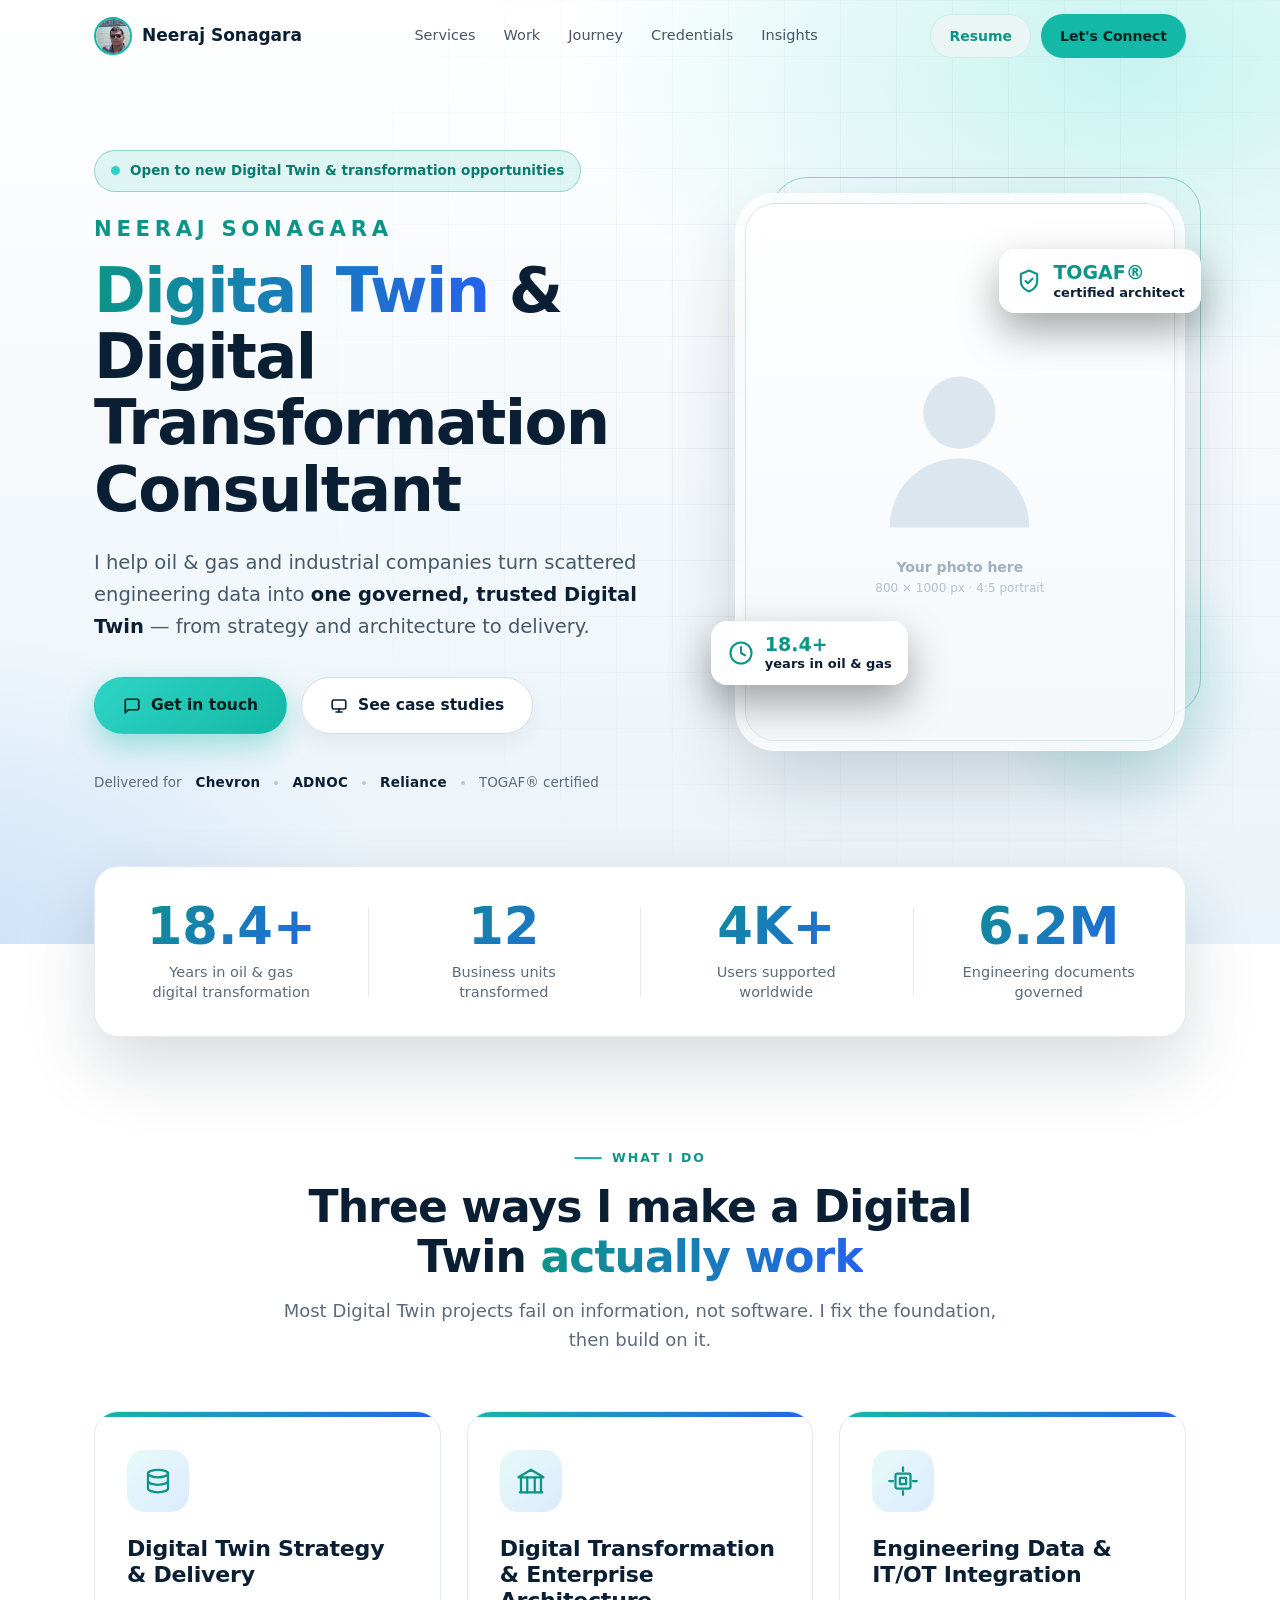
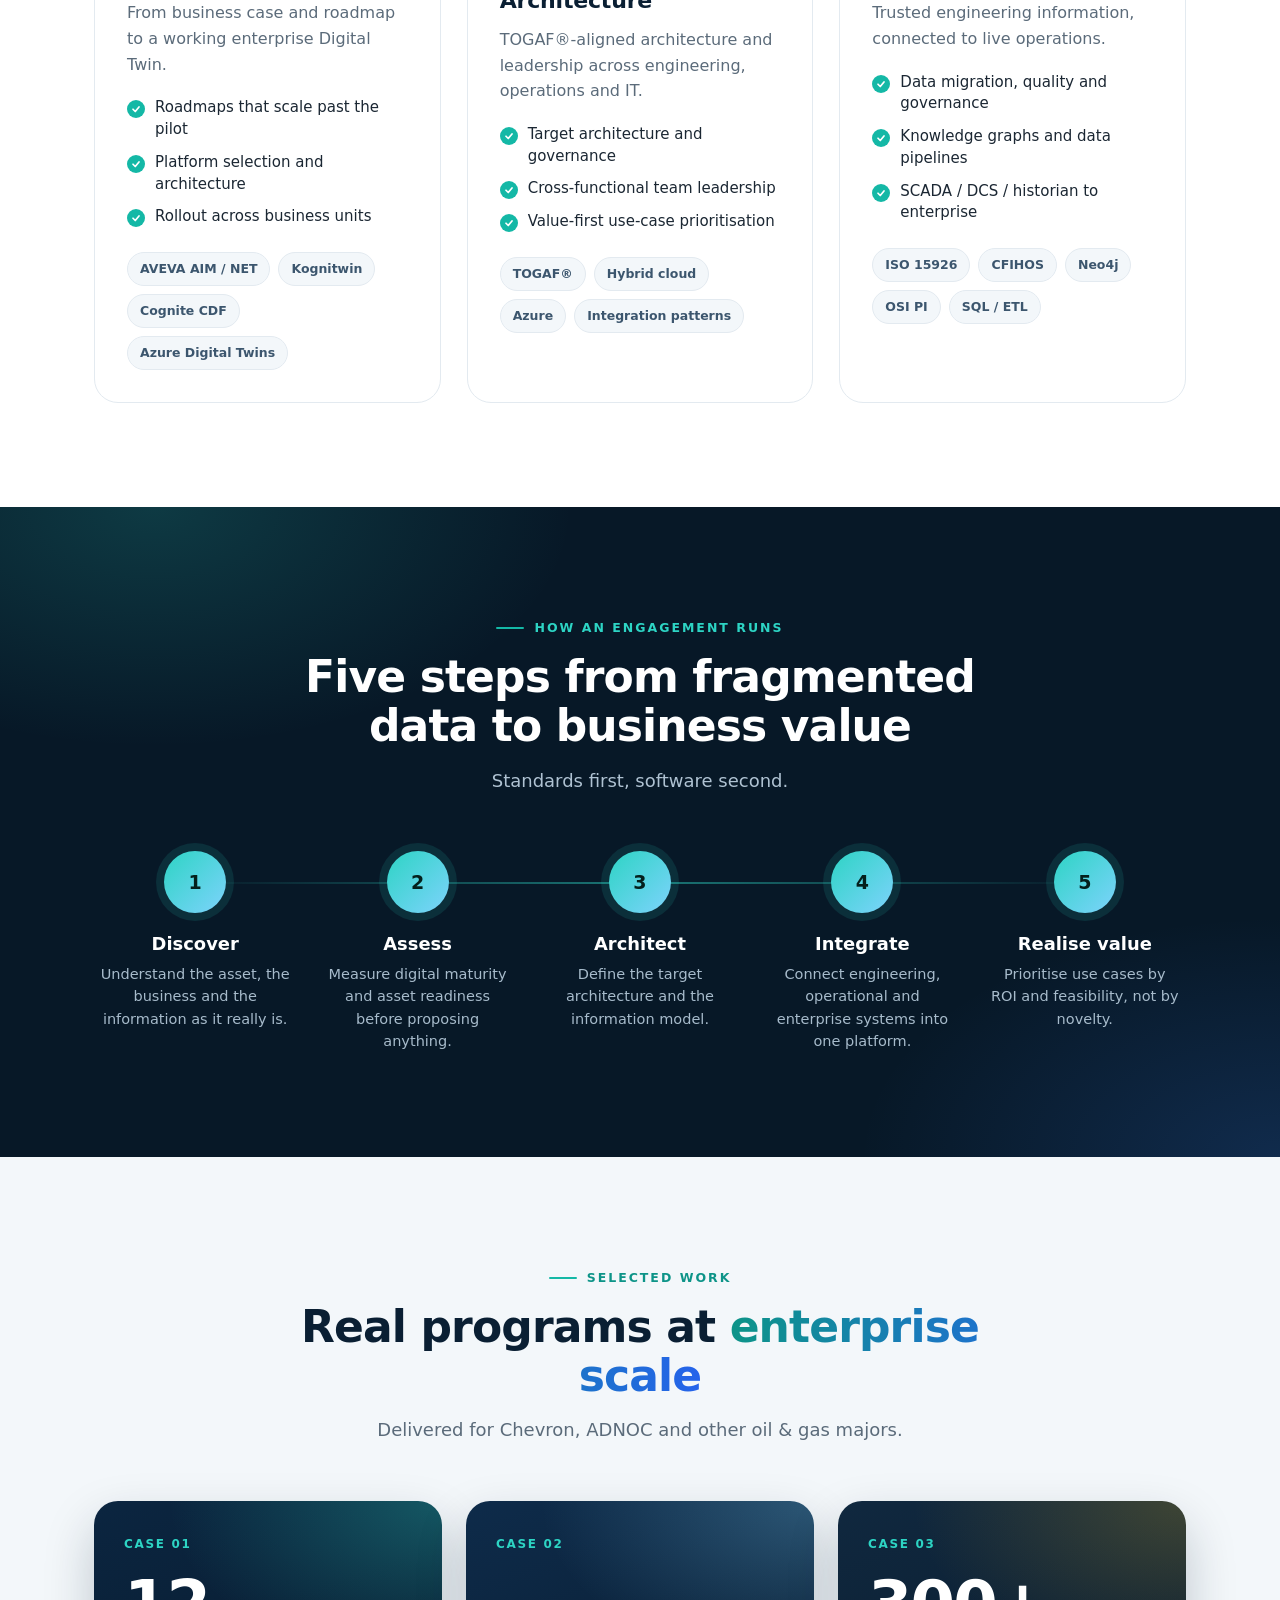
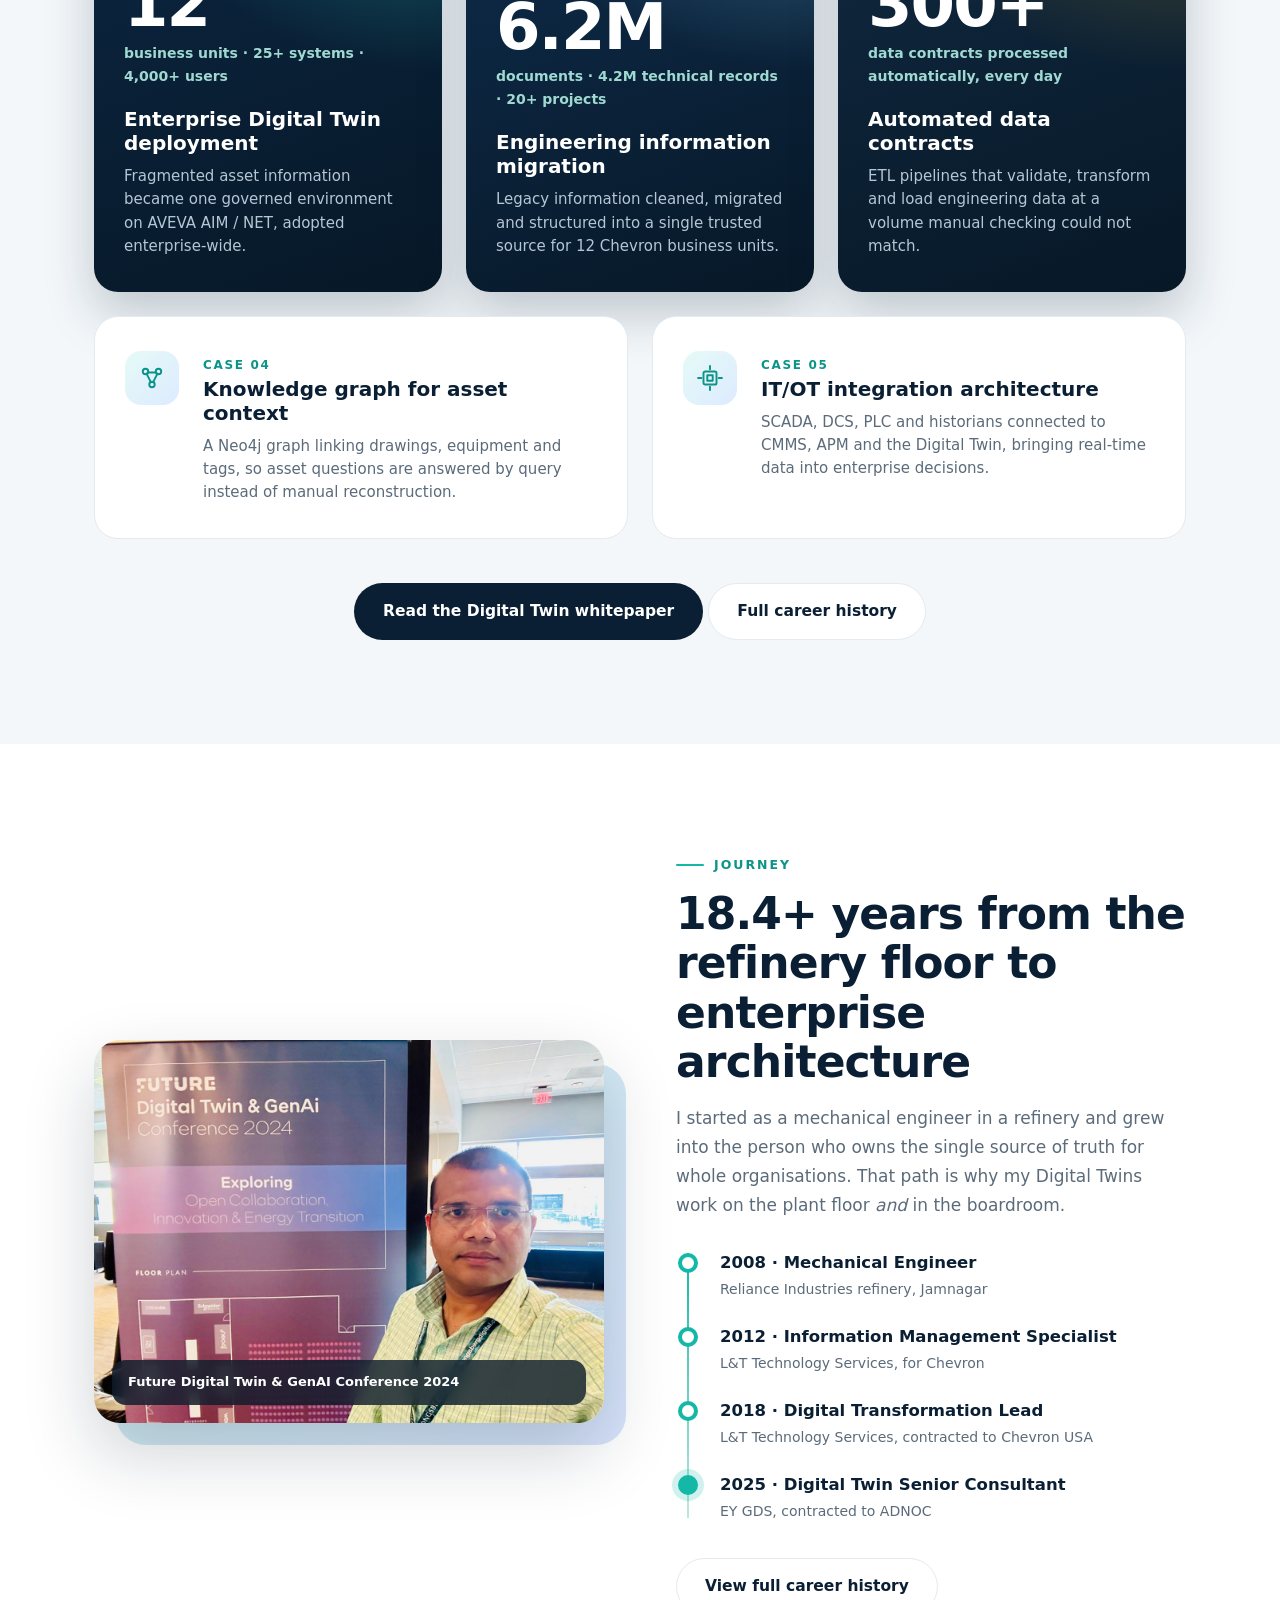
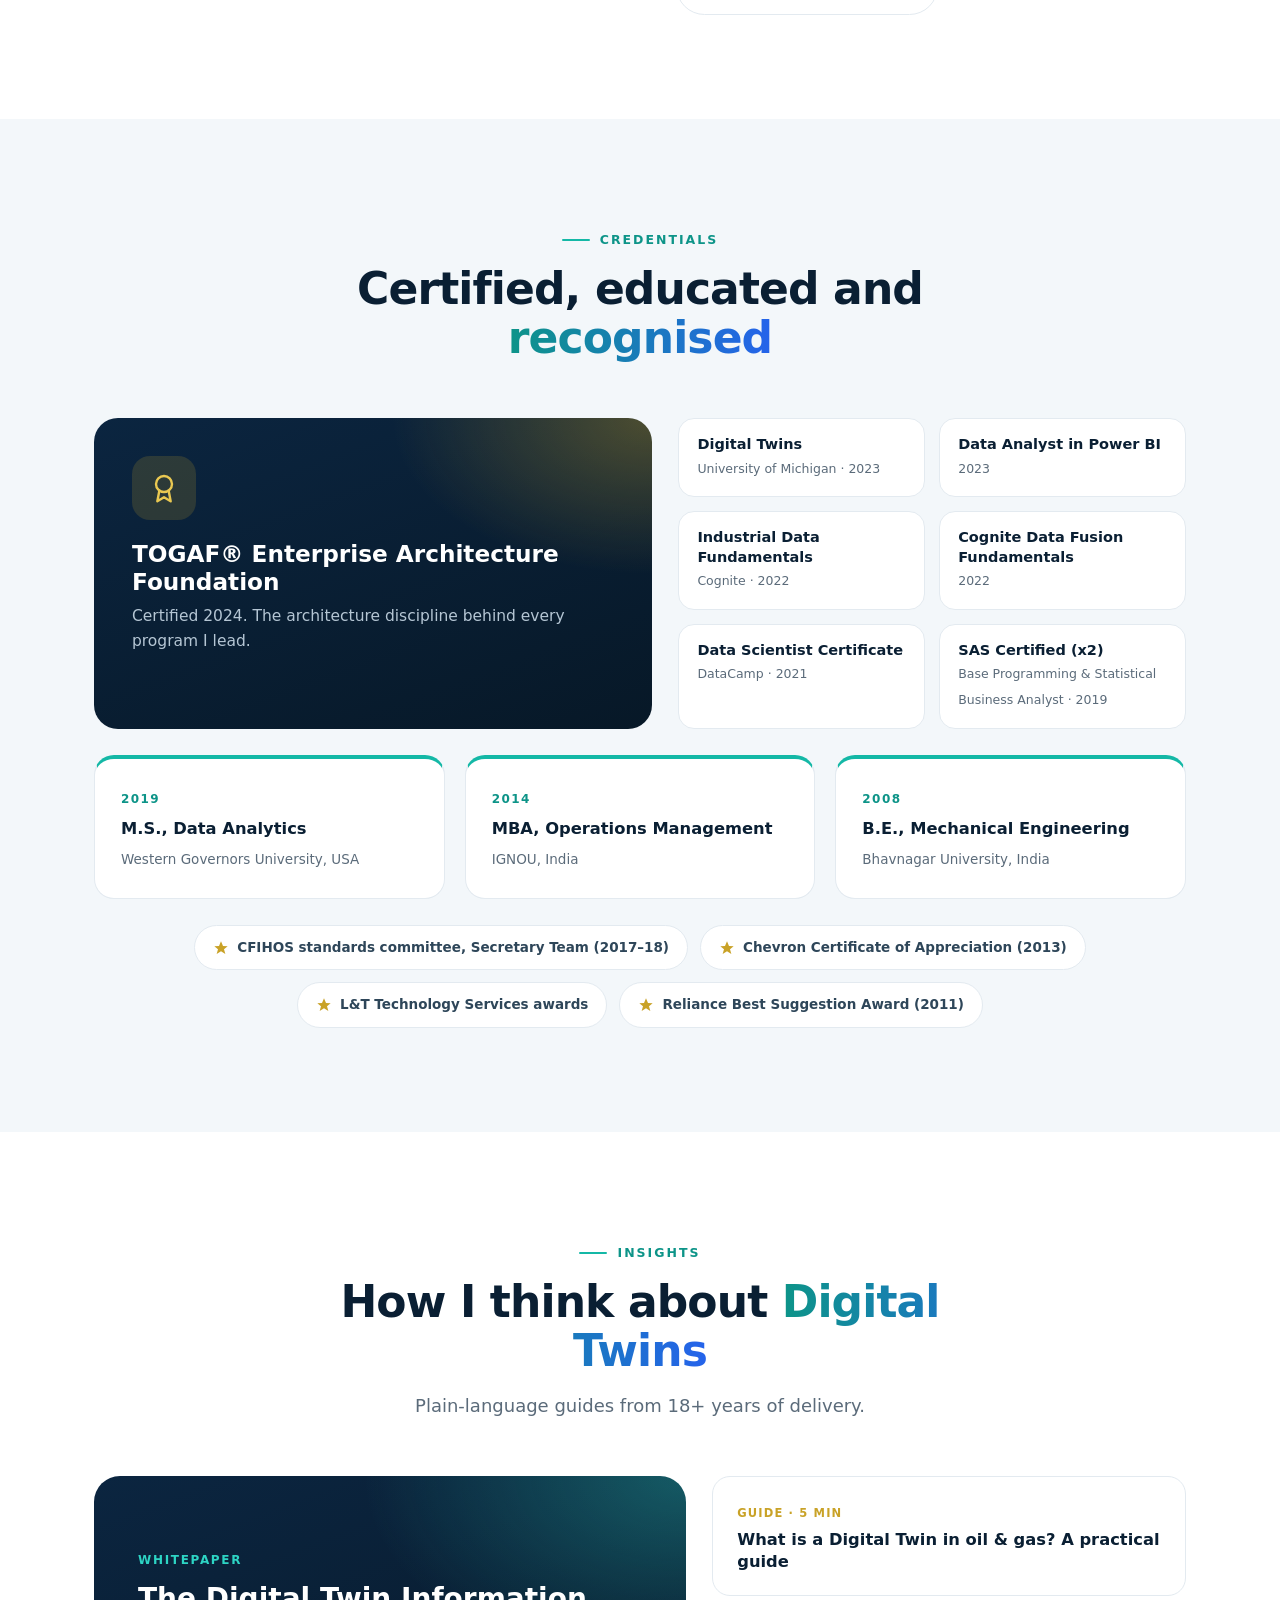
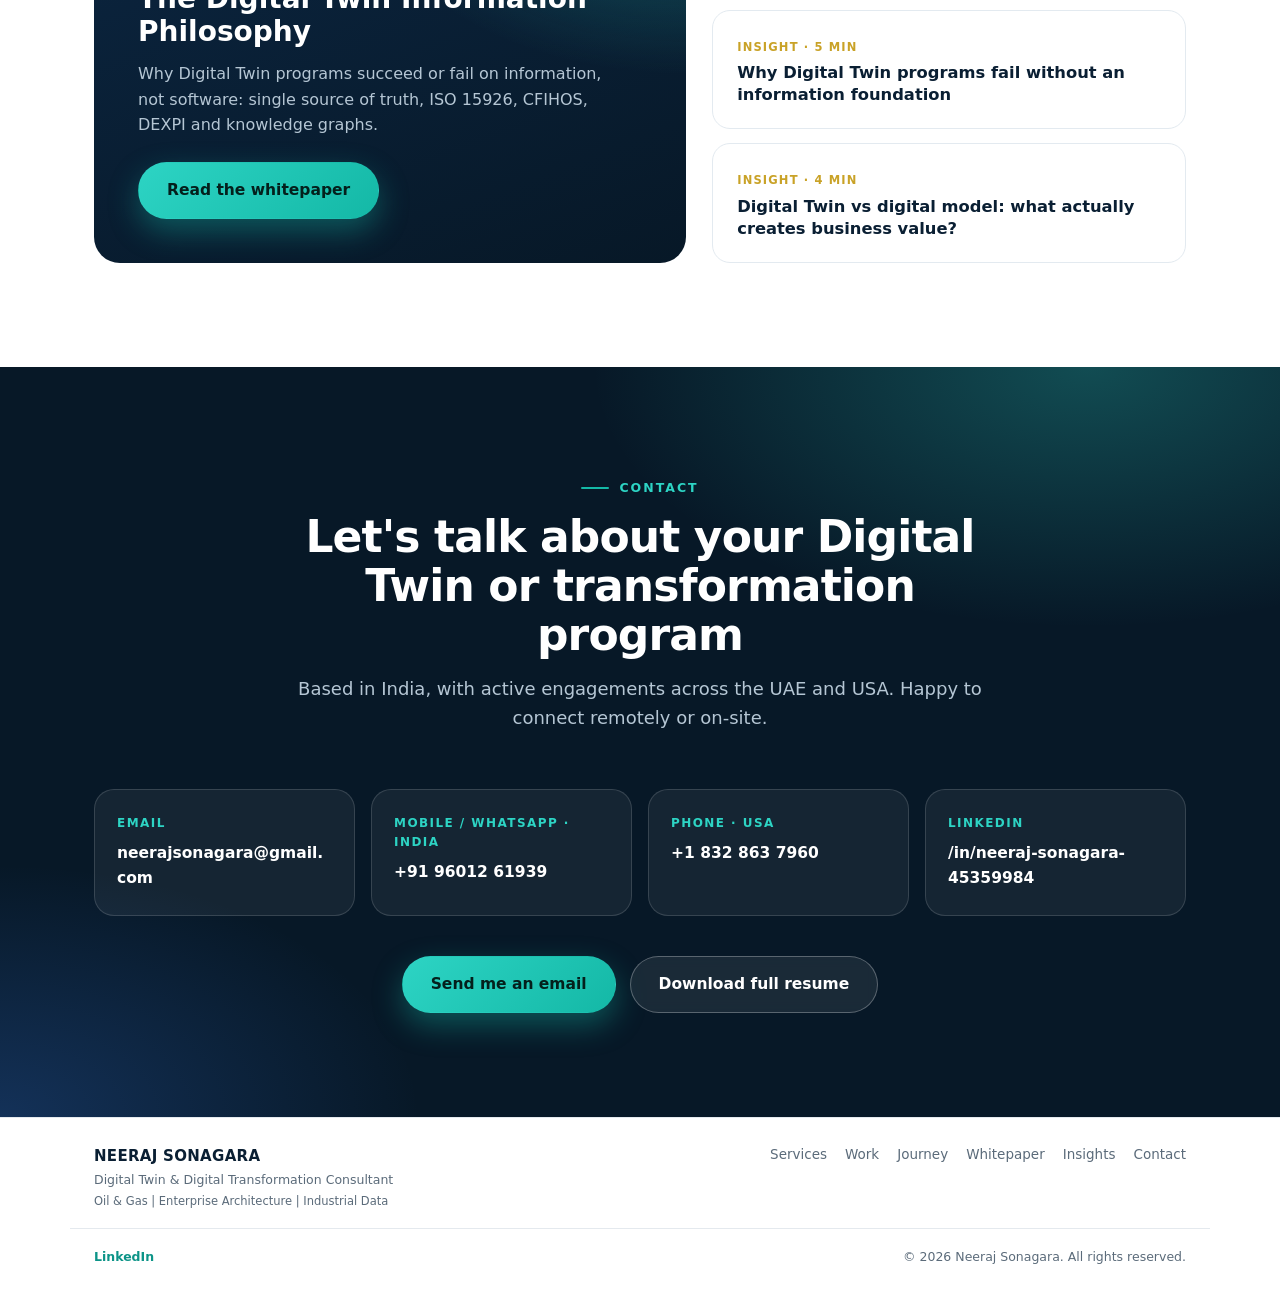
==== commit b9d62b50: "Light hero, remove visible freelance wording, add 3 SEO articles, nav Insights Co-Authored-By: Claud" ====
--- a/index.html
+++ b/index.html
@@ -6,8 +6,8 @@
 <!-- Security: Content Security Policy + referrer policy (GitHub Pages cannot send custom HTTP headers, so these are set as meta tags) -->
 <meta http-equiv="Content-Security-Policy" content="default-src 'self'; script-src 'self'; style-src 'self' 'unsafe-inline' https://fonts.googleapis.com; font-src https://fonts.gstatic.com; img-src 'self' data:; connect-src 'self'; object-src 'none'; base-uri 'self'; form-action 'self'">
 <meta name="referrer" content="strict-origin-when-cross-origin">
-<title>Neeraj Sonagara | Freelance Digital Twin &amp; Digital Transformation Consultant</title>
-<meta name="description" content="Neeraj Sonagara: freelance Digital Twin and Digital Transformation consultant, TOGAF&reg; Enterprise Architect. 18+ years in oil &amp; gas for Chevron, ADNOC and Reliance. Open to contract and freelance work.">
+<title>Neeraj Sonagara | Digital Twin &amp; Digital Transformation Consultant</title>
+<meta name="description" content="Neeraj Sonagara: Digital Twin and Digital Transformation consultant, TOGAF&reg; Enterprise Architect. 18+ years in oil &amp; gas for Chevron, ADNOC and Reliance. Available for freelance, contract and senior roles.">
 <meta name="author" content="Neeraj Sonagara">
 <meta name="robots" content="index, follow, max-image-preview:large">
 <link rel="canonical" href="https://www.neerajsonagara.com/">
@@ -25,13 +25,13 @@
 -->
 
 <meta property="og:type" content="profile">
-<meta property="og:title" content="Neeraj Sonagara | Freelance Digital Twin &amp; Digital Transformation Consultant">
-<meta property="og:description" content="Freelance Digital Twin &amp; Digital Transformation consultant with 18+ years across Chevron, ADNOC and Reliance Industries. TOGAF&reg; certified Enterprise Architect.">
+<meta property="og:title" content="Neeraj Sonagara | Digital Twin &amp; Digital Transformation Consultant">
+<meta property="og:description" content="Digital Twin &amp; Digital Transformation consultant with 18+ years across Chevron, ADNOC and Reliance Industries. TOGAF&reg; certified Enterprise Architect.">
 <meta property="og:url" content="https://www.neerajsonagara.com/">
 <meta property="og:site_name" content="Neeraj Sonagara">
 <meta property="og:image" content="https://www.neerajsonagara.com/assets/img/hero/banner-01-single-governed-source.png">
 <meta name="twitter:card" content="summary_large_image">
-<meta name="twitter:title" content="Neeraj Sonagara | Freelance Digital Twin &amp; Digital Transformation Consultant">
+<meta name="twitter:title" content="Neeraj Sonagara | Digital Twin &amp; Digital Transformation Consultant">
 <meta name="twitter:description" content="TOGAF&reg; certified Enterprise Architect | Digital Twin &amp; Information Management leader | 18+ years, Chevron &amp; ADNOC">
 <meta name="twitter:image" content="https://www.neerajsonagara.com/assets/img/hero/banner-01-single-governed-source.png">
 
@@ -85,7 +85,7 @@
       "@id": "https://www.neerajsonagara.com/#website",
       "url": "https://www.neerajsonagara.com/",
       "name": "Neeraj Sonagara",
-      "description": "Freelance Digital Twin & Digital Transformation Consultant",
+      "description": "Digital Twin & Digital Transformation Consultant",
       "publisher": { "@id": "https://www.neerajsonagara.com/#person" }
     }
   ]
@@ -96,7 +96,7 @@
 
 <a class="skip-link" href="#main">Skip to content</a>
 
-<header class="site-header on-dark" id="siteHeader">
+<header class="site-header" id="siteHeader">
   <div class="wrap header-inner">
     <a href="#top" class="brand" aria-label="Neeraj Sonagara — home">
       <img class="brand-mark" src="assets/img/headshot.jpg" alt="Neeraj Sonagara">
@@ -108,8 +108,7 @@
       <a href="#work">Work</a>
       <a href="#journey">Journey</a>
       <a href="#credentials">Credentials</a>
-      <a href="digital-twin.html">Whitepaper</a>
-      <a href="hire.html">Hire Me</a>
+      <a href="#articles">Insights</a>
     </nav>
 
     <div class="header-cta">
@@ -129,17 +128,17 @@
   <section class="hero2" id="top">
     <div class="wrap hero2-grid">
       <div class="hero-text">
-        <span class="hero-badge"><i></i>Open to freelance &amp; contract engagements</span>
-        <h1><span class="h1-name">Neeraj Sonagara</span>Freelance <span class="h1-accent">Digital Twin</span> &amp; Digital Transformation Consultant</h1>
+        <span class="hero-badge"><i></i>Open to new Digital Twin &amp; transformation opportunities</span>
+        <h1><span class="h1-name">Neeraj Sonagara</span><span class="h1-accent">Digital Twin</span> &amp; Digital Transformation Consultant</h1>
         <p class="hero-lead">I help oil &amp; gas and industrial companies turn scattered engineering data into <strong>one governed, trusted Digital Twin</strong> &mdash; from strategy and architecture to delivery.</p>
         <div class="hero-cta">
-          <a class="hbtn hbtn--primary" href="hire.html">
+          <a class="hbtn hbtn--primary" href="#contact">
             <svg viewBox="0 0 24 24" fill="none" stroke="currentColor" stroke-width="2.2" stroke-linecap="round" stroke-linejoin="round" aria-hidden="true"><path d="M21 15a2 2 0 0 1-2 2H7l-4 4V5a2 2 0 0 1 2-2h14a2 2 0 0 1 2 2z"/></svg>
-            Hire Me
+            Get in touch
           </a>
-          <a class="hbtn hbtn--glass" href="assets/docs/Neeraj_Sonagara_Resume.pdf" download>
-            <svg viewBox="0 0 24 24" fill="none" stroke="currentColor" stroke-width="2.2" stroke-linecap="round" stroke-linejoin="round" aria-hidden="true"><path d="M21 15v4a2 2 0 0 1-2 2H5a2 2 0 0 1-2-2v-4"/><polyline points="7,10 12,15 17,10"/><line x1="12" y1="15" x2="12" y2="3"/></svg>
-            Download Resume
+          <a class="hbtn hbtn--glass" href="#work">
+            <svg viewBox="0 0 24 24" fill="none" stroke="currentColor" stroke-width="2.2" stroke-linecap="round" stroke-linejoin="round" aria-hidden="true"><rect x="3" y="4" width="18" height="12" rx="2"/><line x1="8" y1="20" x2="16" y2="20"/><line x1="12" y1="16" x2="12" y2="20"/></svg>
+            See case studies
           </a>
         </div>
         <div class="hero-proof">
@@ -153,7 +152,7 @@
             <svg viewBox="0 0 24 24" fill="currentColor"><circle cx="12" cy="8" r="4.4"/><path d="M3.5 22c0-4.9 3.8-8.4 8.5-8.4s8.5 3.5 8.5 8.4z"/></svg>
             <span>Your photo here<small>800 &times; 1000 px &middot; 4:5 portrait</small></span>
           </div>
-          <img src="assets/img/portrait-hero.jpg" alt="Neeraj Sonagara, freelance Digital Twin and Digital Transformation consultant" width="800" height="1000" data-fallback="hide">
+          <img src="assets/img/portrait-hero.jpg" alt="Neeraj Sonagara, Digital Twin and Digital Transformation consultant" width="800" height="1000" data-fallback="hide">
         </figure>
         <div class="pchip pchip--a">
           <svg viewBox="0 0 24 24" fill="none" stroke="currentColor" stroke-width="1.8" stroke-linecap="round" stroke-linejoin="round" aria-hidden="true"><circle cx="12" cy="12" r="9"/><polyline points="12,7 12,12 15.5,14"/></svg>
@@ -362,8 +361,9 @@
   <section class="hx-section" id="articles">
     <div class="wrap">
       <div class="hx-head reveal">
-        <span class="hx-kicker">Perspectives</span>
+        <span class="hx-kicker">Insights</span>
         <h2>How I think about <span class="hx-grad">Digital Twins</span></h2>
+        <p>Plain-language guides from 18+ years of delivery.</p>
       </div>
       <div class="art-grid">
         <article class="art-feature reveal">
@@ -373,9 +373,9 @@
           <a class="hbtn hbtn--primary" href="digital-twin.html">Read the whitepaper</a>
         </article>
         <div class="art-list reveal">
-          <div class="art-item"><em>Coming soon</em><h3>Why Digital Twin programs fail without information foundations</h3></div>
-          <div class="art-item"><em>Coming soon</em><h3>Digital Twin vs digital model: what creates business value?</h3></div>
-          <div class="art-item"><em>Coming soon</em><h3>Why IT/OT convergence is more than connecting systems</h3></div>
+          <a class="art-item" href="articles/what-is-a-digital-twin-in-oil-and-gas.html"><em>Guide &middot; 5 min</em><h3>What is a Digital Twin in oil &amp; gas? A practical guide</h3></a>
+          <a class="art-item" href="articles/why-digital-twin-programs-fail.html"><em>Insight &middot; 5 min</em><h3>Why Digital Twin programs fail without an information foundation</h3></a>
+          <a class="art-item" href="articles/digital-twin-vs-digital-model.html"><em>Insight &middot; 4 min</em><h3>Digital Twin vs digital model: what actually creates business value?</h3></a>
         </div>
       </div>
     </div>
@@ -385,21 +385,18 @@
   <section class="hx-section cta2" id="contact">
     <div class="wrap">
       <div class="hx-head reveal">
-        <span class="hx-kicker">Let's work together</span>
-        <h2>Looking for a freelance Digital Twin or Digital Transformation consultant?</h2>
-        <p>Based in India, with active engagements across the UAE and USA. Available for remote and on-site work.</p>
-      </div>
-      <div class="engage reveal">
-        <span>Freelance projects</span><span>Contract roles</span><span>Advisory &amp; retainer</span><span>Full-time opportunities</span>
+        <span class="hx-kicker">Contact</span>
+        <h2>Let's talk about your Digital Twin or transformation program</h2>
+        <p>Based in India, with active engagements across the UAE and USA. Happy to connect remotely or on-site.</p>
       </div>
       <div class="contact2 reveal">
         <a class="c2" href="mailto:neerajsonagara@gmail.com"><small>Email</small><b>neerajsonagara@gmail.com</b></a>
         <a class="c2" href="tel:+919601261939"><small>Mobile / WhatsApp &middot; India</small><b>+91&nbsp;96012&nbsp;61939</b></a>
         <a class="c2" href="tel:+18328637960"><small>Phone &middot; USA</small><b>+1&nbsp;832&nbsp;863&nbsp;7960</b></a>
-        <a class="c2" href="https://www.linkedin.com/in/neeraj-sonagara-45359984/" target="_blank" rel="noopener"><small>LinkedIn</small><b>/in/neeraj-sonagara-45359984</b></a>
+        <a class="c2" href="https://www.linkedin.com/in/neeraj-sonagara-45359984/" target="_blank" rel="me noopener"><small>LinkedIn</small><b>/in/neeraj-sonagara-45359984</b></a>
       </div>
       <div class="cta2-actions reveal">
-        <a class="hbtn hbtn--primary" href="hire.html">How to hire me</a>
+        <a class="hbtn hbtn--primary" href="mailto:neerajsonagara@gmail.com">Send me an email</a>
         <a class="hbtn hbtn--glass" href="assets/docs/Neeraj_Sonagara_Resume.pdf" download>Download full resume</a>
       </div>
     </div>
@@ -411,7 +408,7 @@
   <div class="wrap footer-inner">
     <div class="footer-brand">
       <strong>NEERAJ SONAGARA</strong>
-      <span>Freelance Digital Twin &amp; Digital Transformation Consultant</span>
+      <span>Digital Twin &amp; Digital Transformation Consultant</span>
       <span class="footer-sub">Oil &amp; Gas | Enterprise Architecture | Industrial Data</span>
     </div>
     <nav aria-label="Footer">
@@ -419,12 +416,12 @@
       <a href="index.html#work">Work</a>
       <a href="experience.html">Journey</a>
       <a href="digital-twin.html">Whitepaper</a>
-      <a href="hire.html">Hire Me</a>
+      <a href="index.html#articles">Insights</a>
       <a href="index.html#contact">Contact</a>
     </nav>
   </div>
   <div class="wrap footer-bottom">
-    <a href="https://www.linkedin.com/in/neeraj-sonagara-45359984/" target="_blank" rel="noopener">LinkedIn</a>
+    <a href="https://www.linkedin.com/in/neeraj-sonagara-45359984/" target="_blank" rel="me noopener">LinkedIn</a>
     <span>&copy; <span id="year"></span> Neeraj Sonagara. All rights reserved.</span>
   </div>
 </footer>
--- a/assets/css/home.css
+++ b/assets/css/home.css
@@ -47,21 +47,21 @@
 
 /* ---------- Hero ---------- */
 .hero2{
-  position:relative; isolation:isolate; overflow:hidden; color:#fff;
-  background:var(--navy-deep); padding:150px 0 150px;
+  position:relative; isolation:isolate; overflow:hidden; color:var(--ink);
+  background:#F6FAFD; padding:150px 0 150px;
 }
 .hero2::before{
   content:""; position:absolute; inset:0; z-index:-2;
   background:
-    radial-gradient(900px 520px at 88% 8%, rgba(45,212,196,.30), transparent 62%),
-    radial-gradient(760px 520px at -5% 100%, rgba(59,130,246,.25), transparent 60%),
-    linear-gradient(180deg,#071827 0%,#0B2540 100%);
+    radial-gradient(900px 520px at 88% 6%, rgba(45,212,196,.26), transparent 62%),
+    radial-gradient(760px 520px at -5% 100%, rgba(96,165,250,.22), transparent 60%),
+    linear-gradient(180deg,#FFFFFF 0%,#EAF3F9 100%);
 }
 .hero2::after{
   content:""; position:absolute; inset:0; z-index:-1;
   background-image:
-    linear-gradient(rgba(255,255,255,.05) 1px,transparent 1px),
-    linear-gradient(90deg,rgba(255,255,255,.05) 1px,transparent 1px);
+    linear-gradient(rgba(10,31,51,.055) 1px,transparent 1px),
+    linear-gradient(90deg,rgba(10,31,51,.055) 1px,transparent 1px);
   background-size:56px 56px;
   -webkit-mask-image:radial-gradient(ellipse 70% 80% at 72% 40%, #000 18%, transparent 75%);
           mask-image:radial-gradient(ellipse 70% 80% at 72% 40%, #000 18%, transparent 75%);
@@ -371,3 +371,62 @@
   .pchip, .hero-badge i{ animation:none; }
   .hbtn, .svc, .model, .c2{ transition:none; }
 }
+
+/* ===== Light hero overrides (text, badge, buttons, portrait on a light background) ===== */
+.hero-badge{ background:rgba(20,184,166,.12); border-color:rgba(13,148,136,.35); color:#0B7A6F; }
+.hero2 h1{ color:var(--ink); }
+.hero2 h1 .h1-name{ color:var(--teal-dark); }
+.hero2 h1 .h1-accent{ background:linear-gradient(90deg,#0D9488,#2563EB); -webkit-background-clip:text; background-clip:text; color:transparent; }
+.hero-lead{ color:#46596B; }
+.hero-lead strong{ color:var(--ink); }
+.hero-proof{ color:#5B6B7A; }
+.hero-proof b{ color:var(--ink); }
+.hero-proof span.sep{ background:#B7C6D3; }
+.hero2 .hbtn--glass{ background:#fff; color:var(--ink); border-color:#D3E0EA; box-shadow:0 8px 22px rgba(10,31,51,.06); backdrop-filter:none; }
+.hero2 .hbtn--glass:hover{ background:#fff; border-color:var(--teal); color:var(--teal-dark); }
+.hero2 .portrait-frame{ border:1px solid #D8E4EC; box-shadow:0 0 0 10px rgba(255,255,255,.85), 0 34px 80px rgba(10,31,51,.20); }
+.hero2 .portrait::before{ border-color:rgba(13,148,136,.4); }
+.hero2 .portrait::after{ background:radial-gradient(circle, rgba(45,212,196,.30), transparent 65%); }
+
+/* ===== Article pages ===== */
+.arthead{ position:relative; isolation:isolate; overflow:hidden; padding:136px 0 54px; background:linear-gradient(180deg,#FFFFFF,#EAF3F9); }
+.arthead::before{ content:""; position:absolute; inset:0; z-index:-1; background:radial-gradient(700px 380px at 90% 0%, rgba(45,212,196,.22), transparent 62%), radial-gradient(600px 380px at 0% 100%, rgba(96,165,250,.16), transparent 60%); }
+.arthead .wrap{ max-width:860px; }
+.crumb{ font-size:13.5px; color:var(--muted); margin-bottom:14px; }
+.crumb a{ color:var(--teal-dark); font-weight:600; }
+.arthead h1{ font-size:clamp(2rem,4.6vw,3.15rem); line-height:1.1; letter-spacing:-.025em; margin:0 0 18px; color:var(--ink); }
+.art-meta{ display:flex; flex-wrap:wrap; gap:8px 18px; font-size:14px; color:var(--muted); align-items:center; }
+.art-meta b{ color:var(--ink); }
+.prose{ max-width:760px; margin:0 auto; padding:52px 24px 30px; }
+.prose p, .prose li{ font-size:18px; line-height:1.78; color:#33465A; }
+.prose p.lead{ font-size:21px; line-height:1.65; color:var(--ink); font-weight:500; }
+.prose h2{ font-size:1.65rem; line-height:1.25; letter-spacing:-.01em; margin:2.1em 0 .55em; color:var(--ink); }
+.prose h3{ font-size:1.18rem; margin:1.6em 0 .4em; color:var(--ink); }
+.prose ul, .prose ol{ padding-left:1.35em; margin:0 0 1.2em; }
+.prose li{ margin-bottom:.55em; }
+.prose a{ color:var(--teal-dark); font-weight:600; border-bottom:1px solid rgba(13,148,136,.35); }
+.prose a:hover{ border-bottom-color:var(--teal-dark); }
+.callout{ margin:1.8em 0; padding:22px 26px; border-left:4px solid var(--teal); background:var(--soft); border-radius:0 16px 16px 0; }
+.callout p{ margin:0; font-size:17.5px; color:var(--ink); }
+.tbl{ overflow-x:auto; margin:1.6em 0; border:1px solid var(--line); border-radius:16px; }
+.prose table{ width:100%; border-collapse:collapse; font-size:16px; min-width:560px; }
+.prose th, .prose td{ text-align:left; padding:14px 16px; border-bottom:1px solid var(--line); vertical-align:top; color:#33465A; }
+.prose th{ background:var(--soft); color:var(--ink); font-family:var(--font-head); }
+.prose tr:last-child td{ border-bottom:0; }
+.article-cta{ max-width:760px; margin:10px auto 40px; padding:0 24px; }
+.article-cta > div{ border-radius:26px; padding:38px; color:#fff; background:radial-gradient(420px 260px at 100% 0%, rgba(45,212,196,.30), transparent 65%), linear-gradient(160deg,#0B2540,#071827); }
+.article-cta h2{ color:#fff; font-size:1.55rem; margin:0 0 10px; }
+.article-cta p{ color:#B5C6D4; margin:0 0 22px; }
+.article-cta .hbtn{ margin:0 10px 10px 0; }
+.related{ max-width:760px; margin:0 auto 80px; padding:0 24px; }
+.related h2{ font-size:1.2rem; margin:0 0 16px; }
+.related a{ display:block; padding:18px 22px; border:1px solid var(--line); border-radius:16px; margin-bottom:12px; font-family:var(--font-head); font-weight:700; color:var(--ink); background:#fff; transition:border-color .2s, transform .2s; }
+.related a:hover{ border-color:var(--teal); transform:translateX(4px); }
+.art-item{ display:block; transition:transform .2s, border-color .2s; }
+a.art-item:hover{ transform:translateY(-3px); border-color:var(--teal); }
+@media (max-width:640px){
+  .arthead{ padding:112px 0 40px; }
+  .prose{ padding-top:36px; }
+  .prose p, .prose li{ font-size:17px; }
+  .article-cta > div{ padding:30px 24px; }
+}
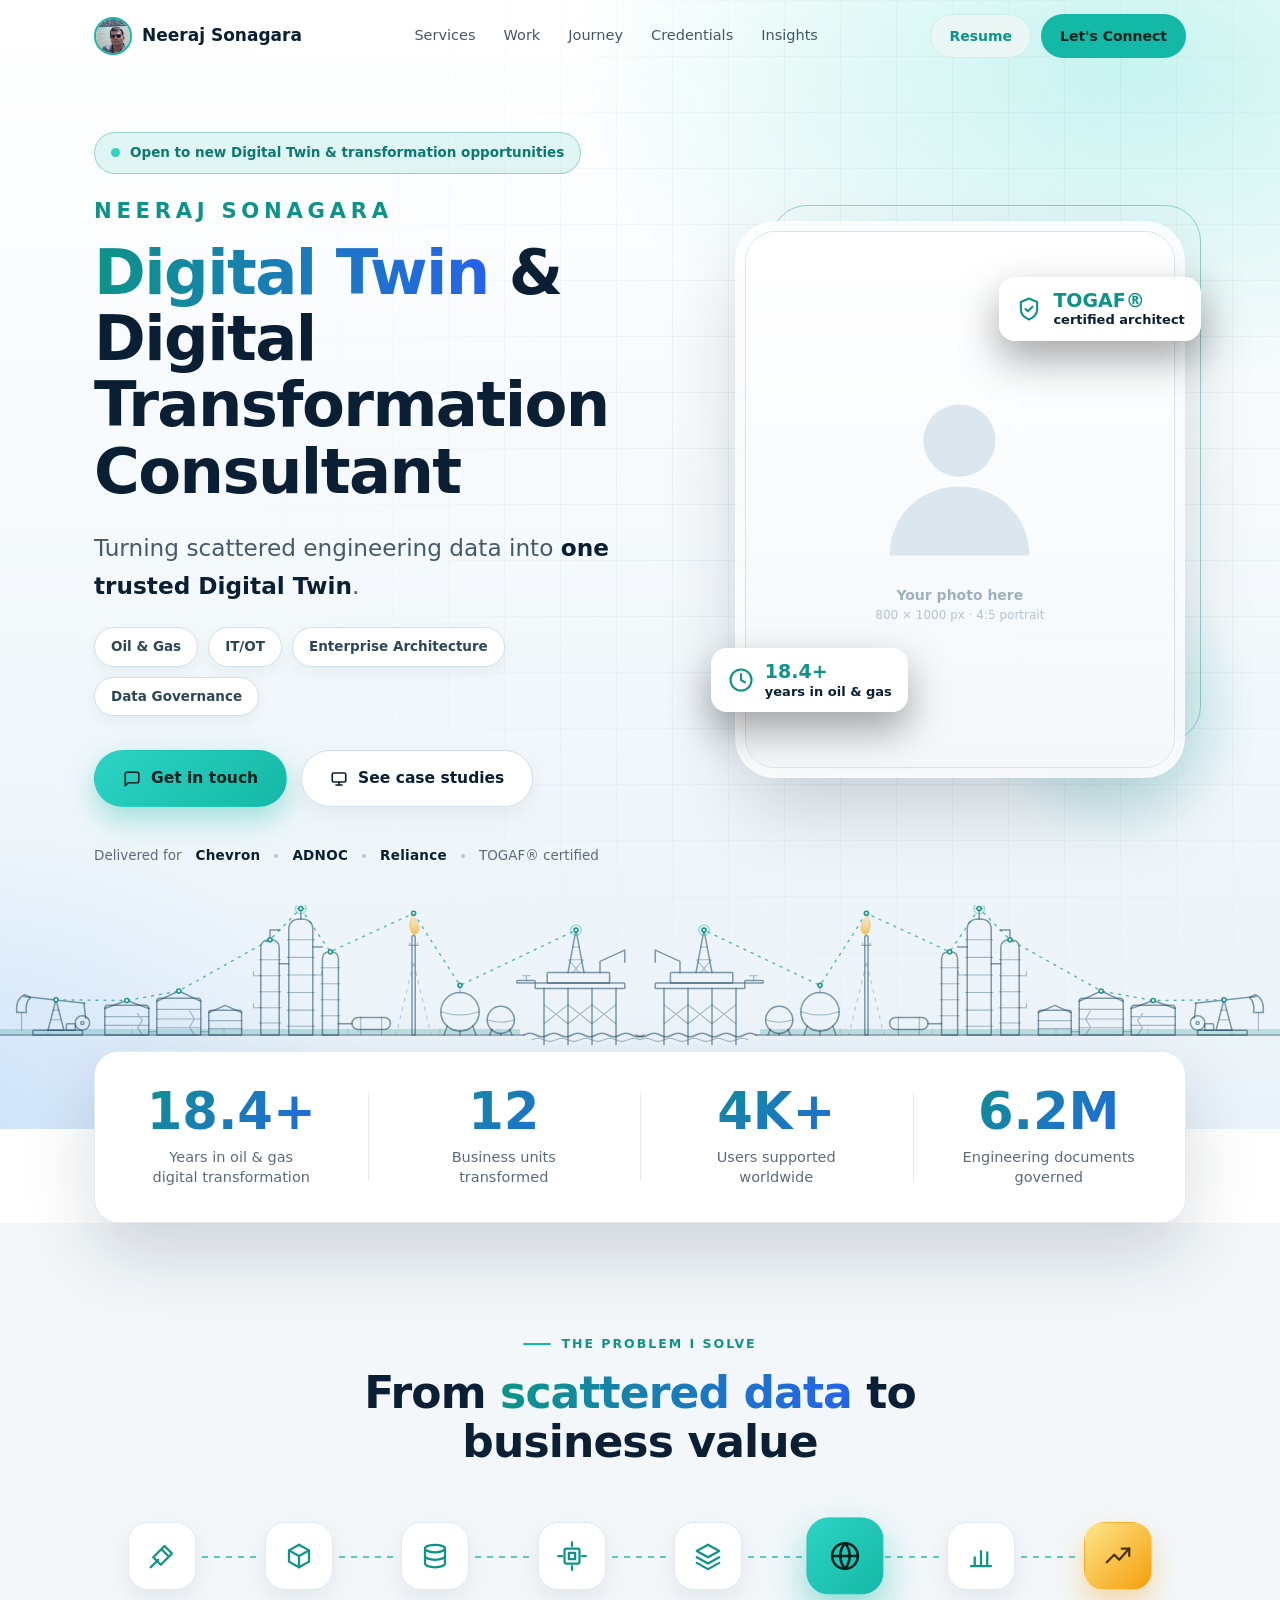
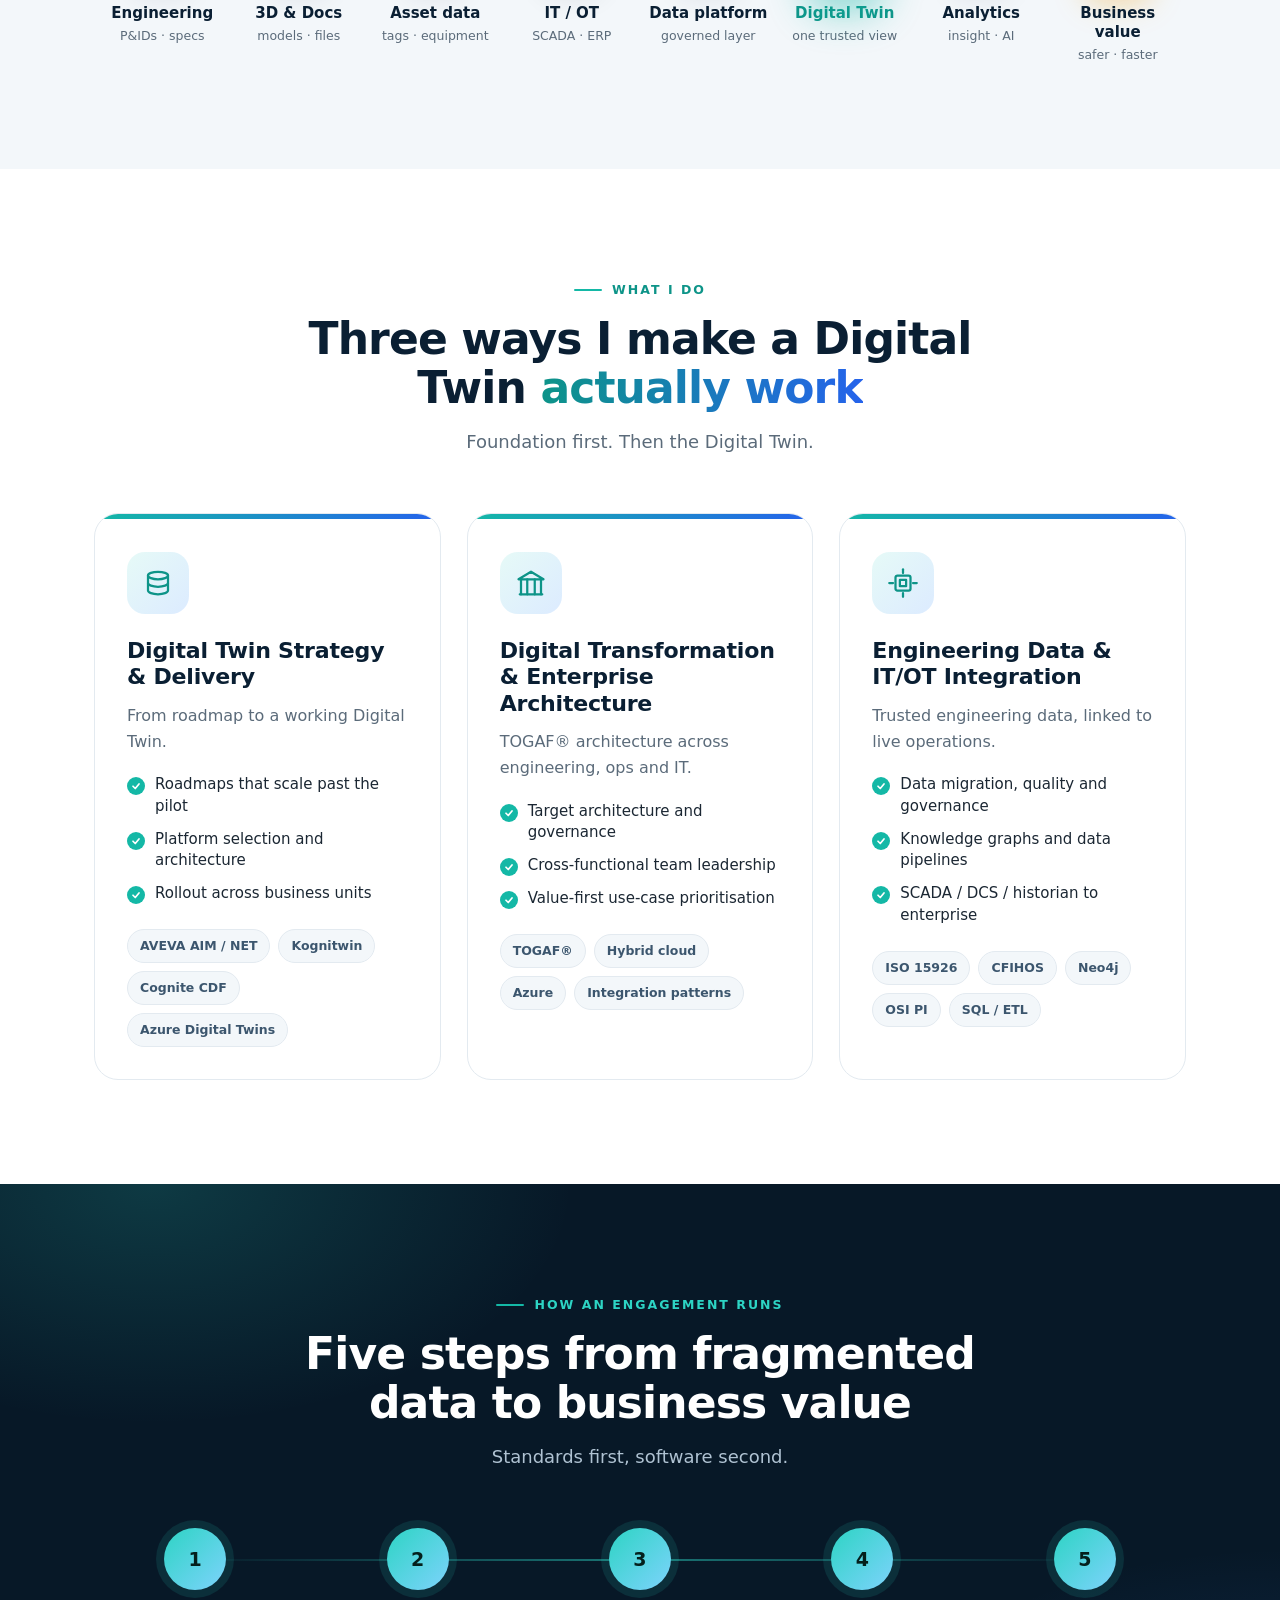
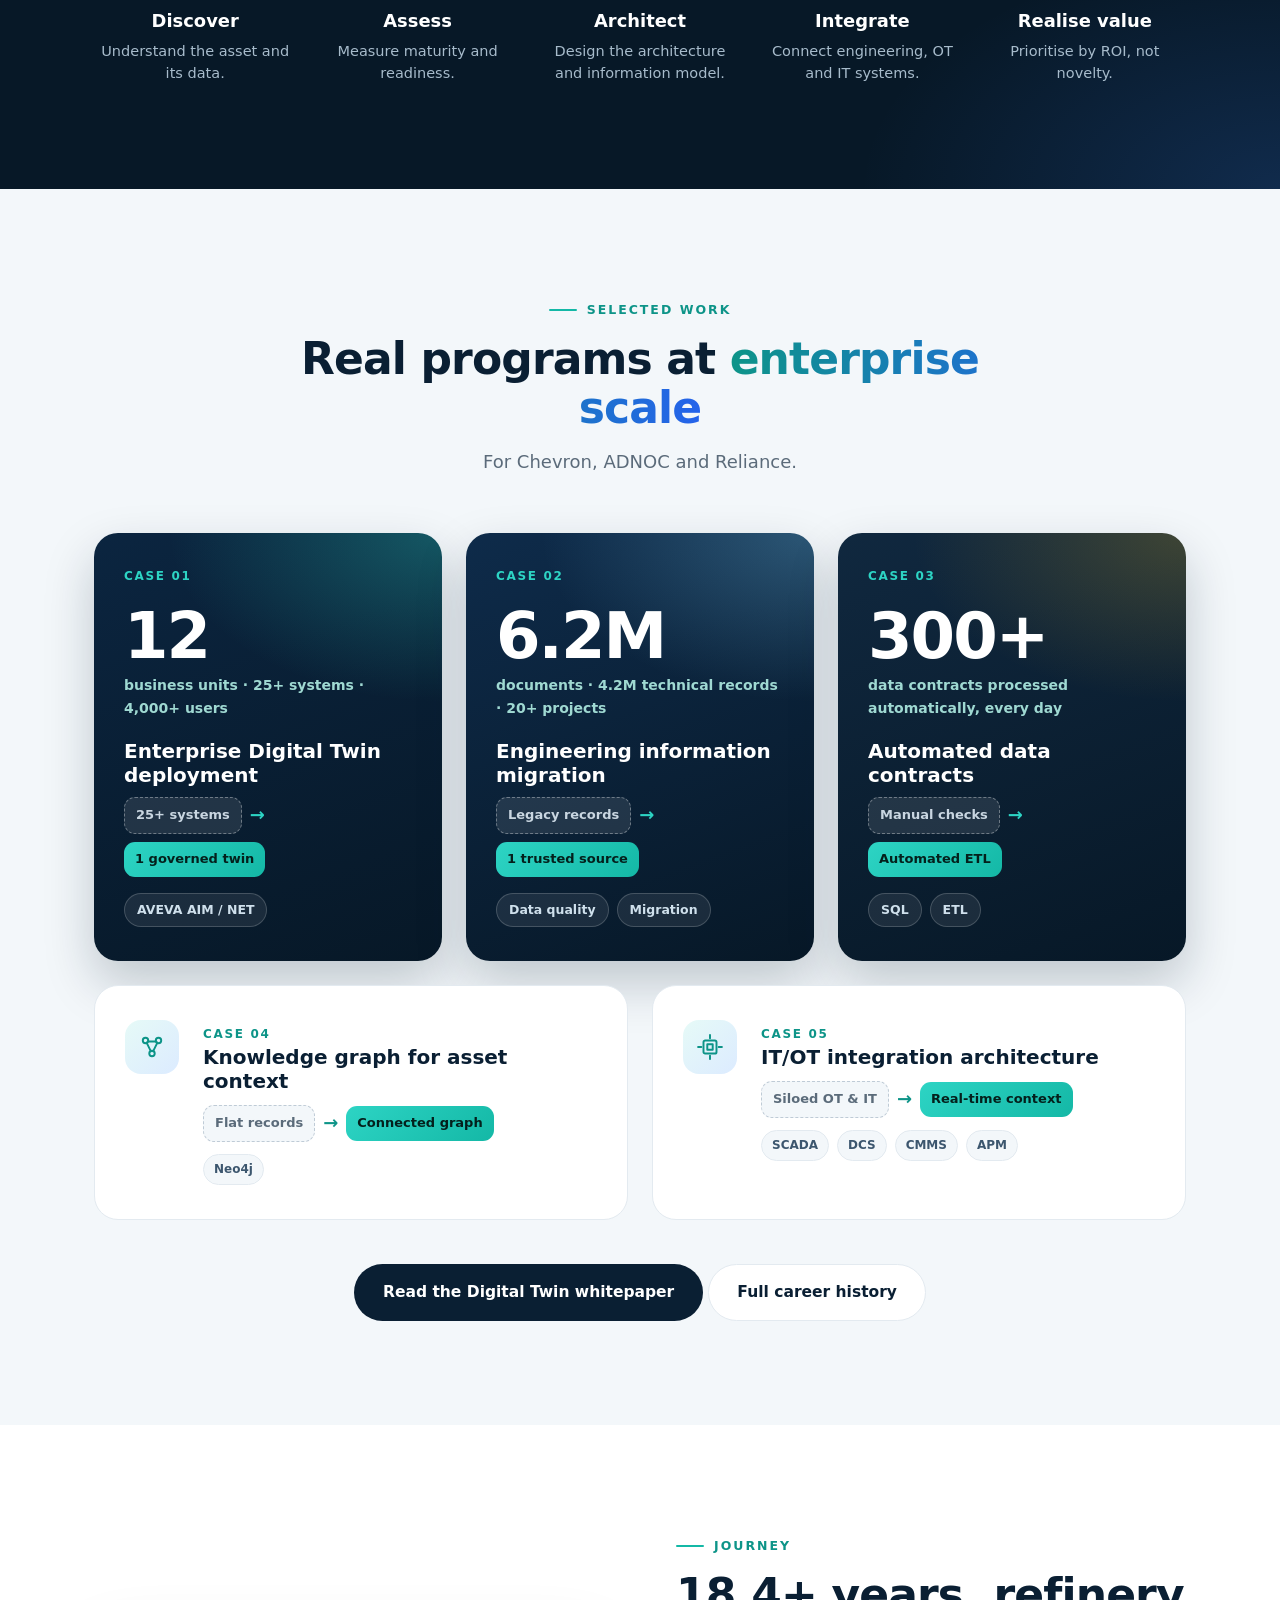
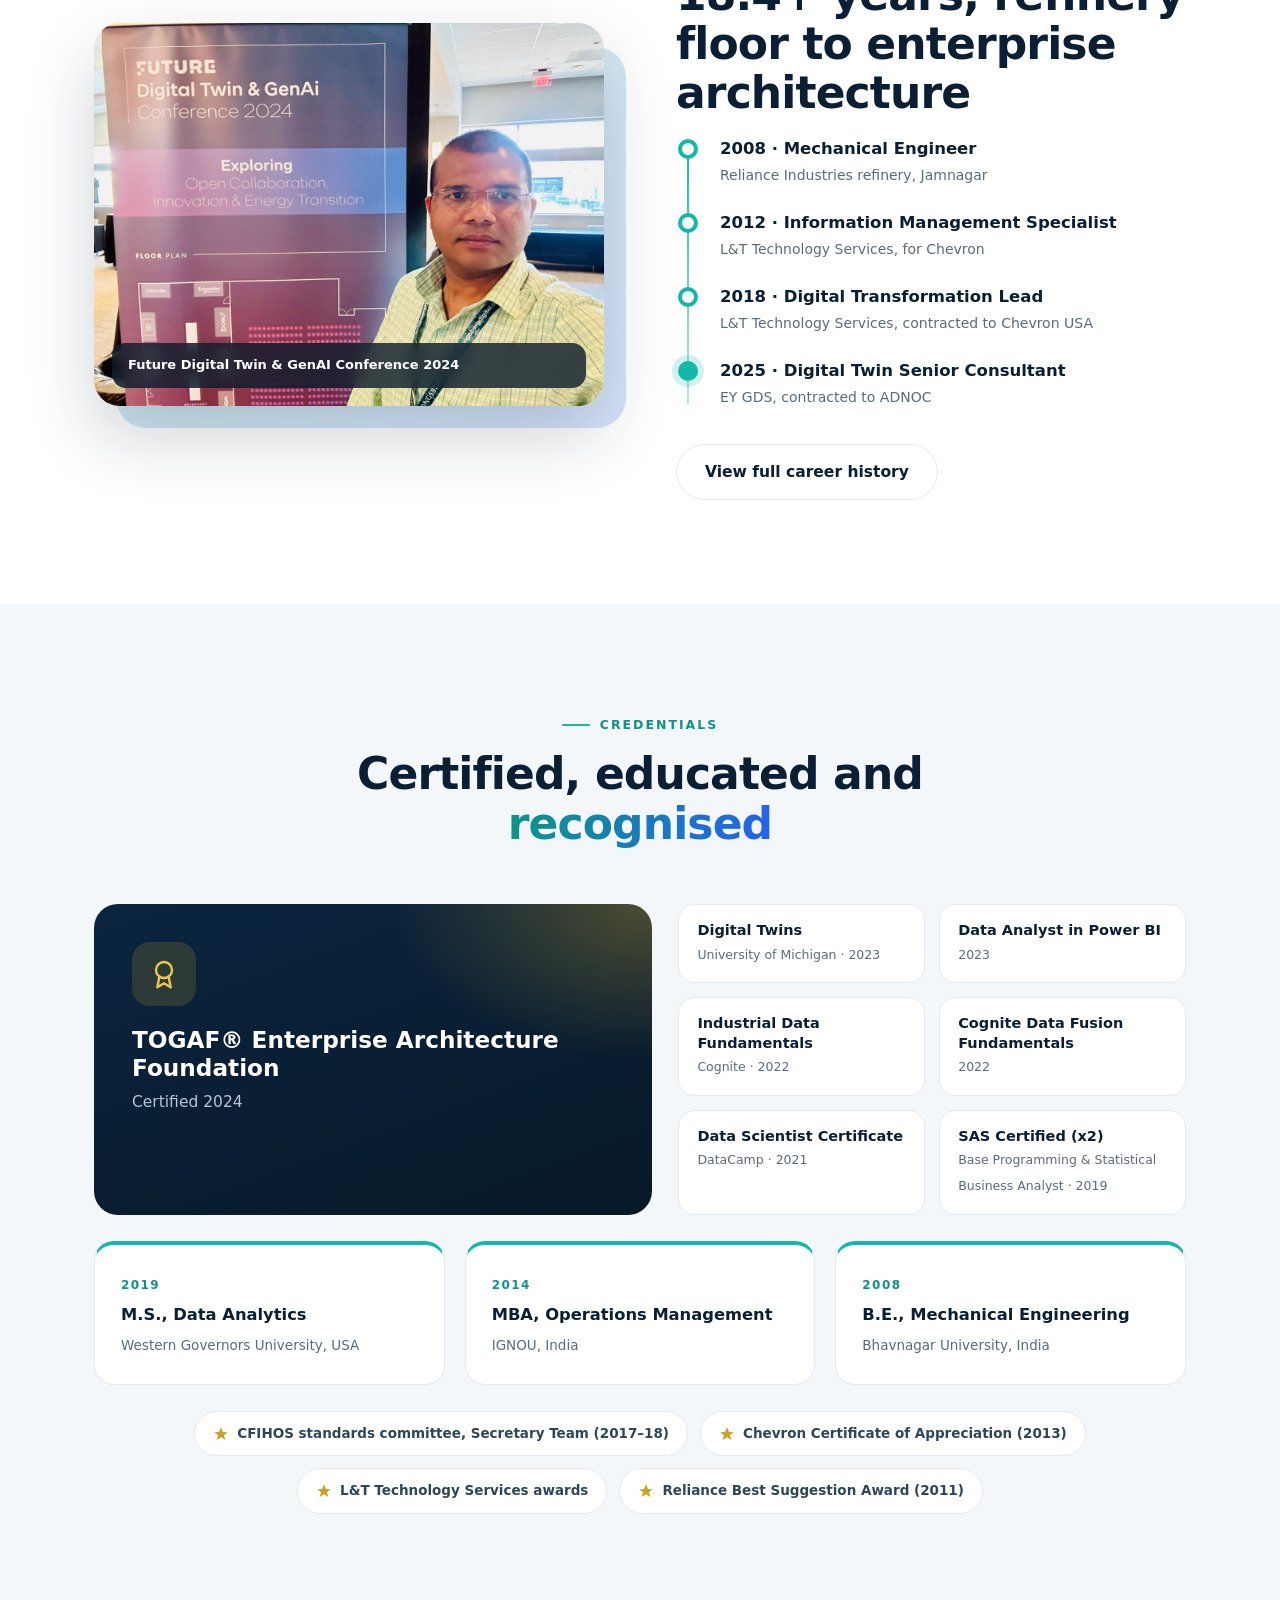
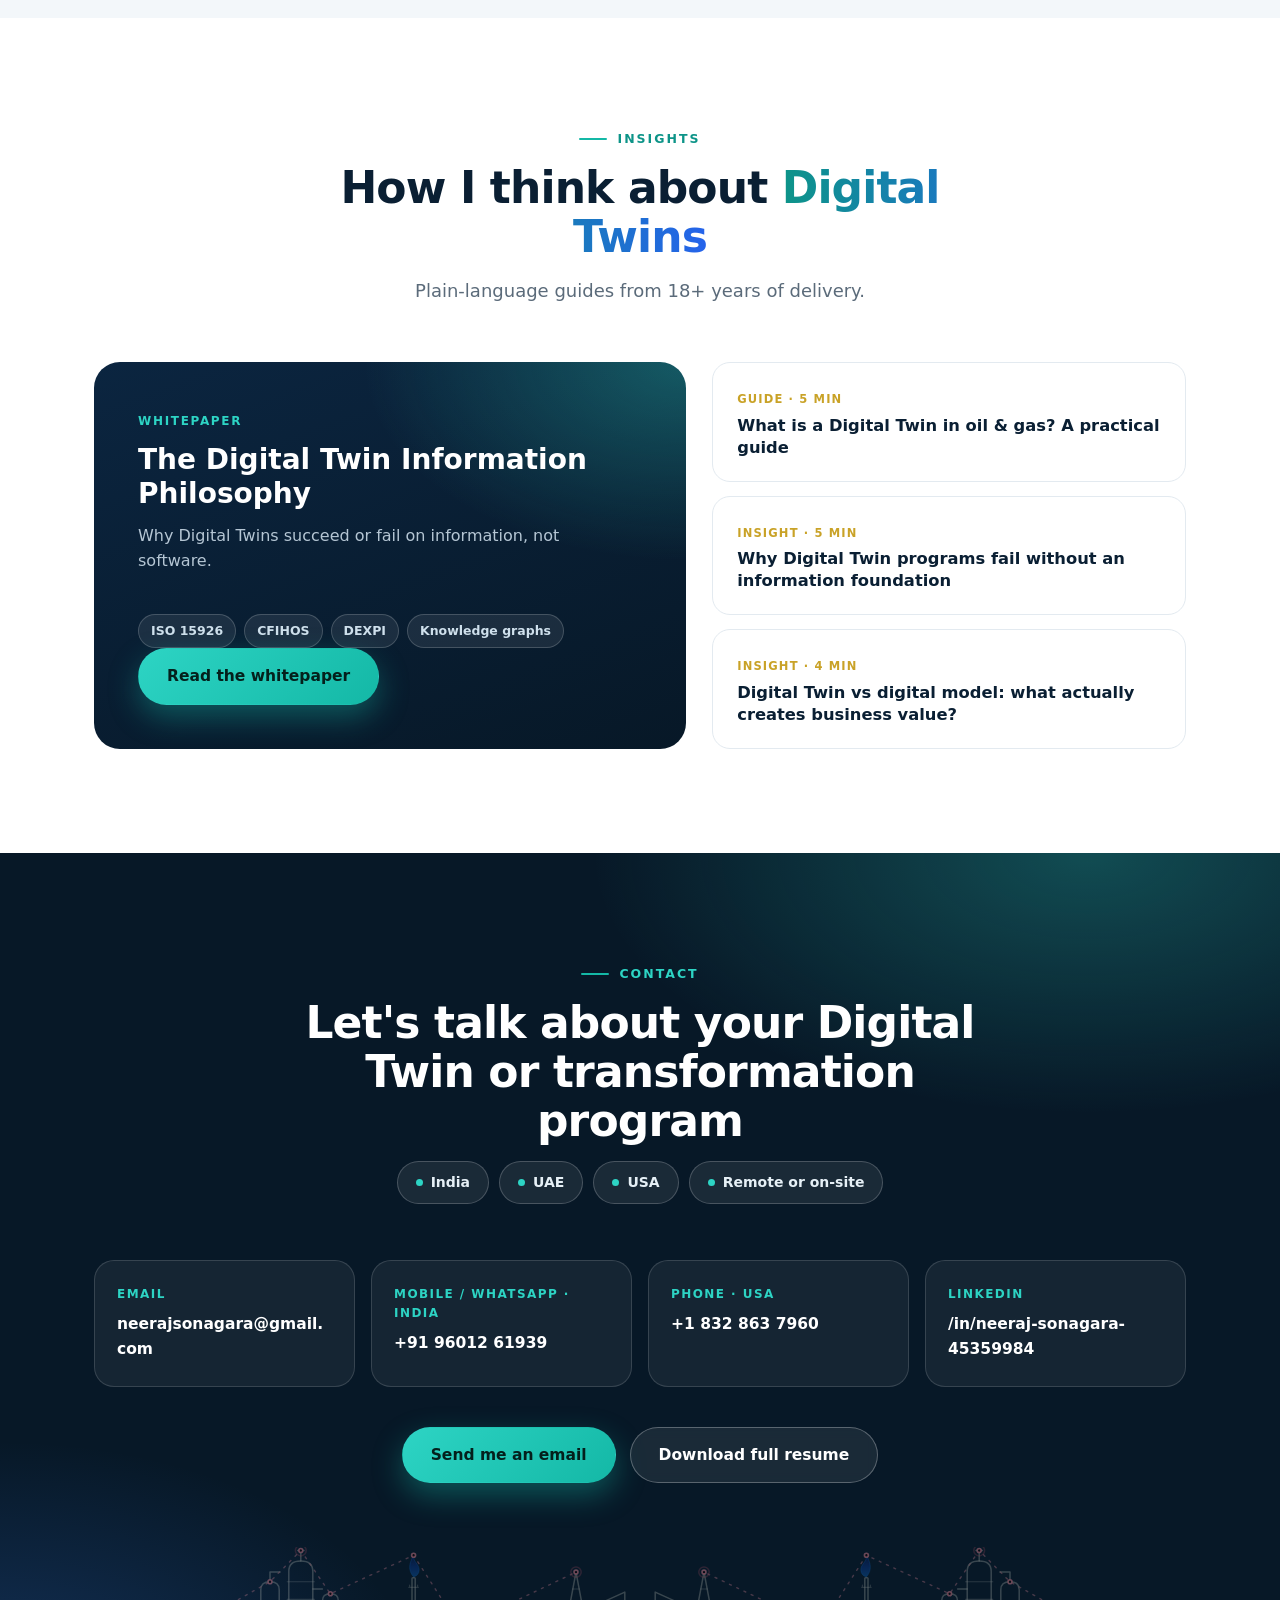
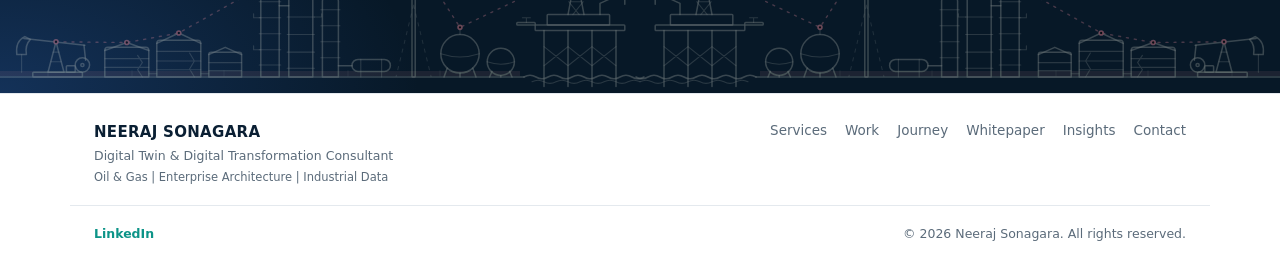
==== commit 850bd933: "Oil & gas skyline panorama in own band, problem-to-value pipeline, visual case flows, shorter copy C" ====
--- a/index.html
+++ b/index.html
@@ -126,11 +126,13 @@
 
   <!-- ============ HERO ============ -->
   <section class="hero2" id="top">
+    <div class="hero-vector" aria-hidden="true"></div>
     <div class="wrap hero2-grid">
       <div class="hero-text">
         <span class="hero-badge"><i></i>Open to new Digital Twin &amp; transformation opportunities</span>
         <h1><span class="h1-name">Neeraj Sonagara</span><span class="h1-accent">Digital Twin</span> &amp; Digital Transformation Consultant</h1>
-        <p class="hero-lead">I help oil &amp; gas and industrial companies turn scattered engineering data into <strong>one governed, trusted Digital Twin</strong> &mdash; from strategy and architecture to delivery.</p>
+        <p class="hero-lead">Turning scattered engineering data into <strong>one trusted Digital Twin</strong>.</p>
+        <div class="hero-chips"><span>Oil &amp; Gas</span><span>IT/OT</span><span>Enterprise Architecture</span><span>Data Governance</span></div>
         <div class="hero-cta">
           <a class="hbtn hbtn--primary" href="#contact">
             <svg viewBox="0 0 24 24" fill="none" stroke="currentColor" stroke-width="2.2" stroke-linecap="round" stroke-linejoin="round" aria-hidden="true"><path d="M21 15a2 2 0 0 1-2 2H7l-4 4V5a2 2 0 0 1 2-2h14a2 2 0 0 1 2 2z"/></svg>
@@ -178,20 +180,40 @@
     </div>
   </section>
 
+  <!-- ============ PROBLEM -> VALUE PIPELINE ============ -->
+  <section class="hx-section hx-section--soft pipeline-sec" id="problem">
+    <div class="wrap">
+      <div class="hx-head reveal">
+        <span class="hx-kicker">The problem I solve</span>
+        <h2>From <span class="hx-grad">scattered data</span> to business value</h2>
+      </div>
+      <ol class="pipe-flow reveal">
+      <li><span class="pf-ico"><svg viewBox="0 0 24 24" fill="none" stroke="currentColor" stroke-width="1.8" stroke-linecap="round" stroke-linejoin="round" aria-hidden="true"><path d="M3 21l6-6M14 4l6 6-9 9-6-6z"/><path d="M12 7l5 5"/></svg></span><b>Engineering</b><small>P&amp;IDs &middot; specs</small></li>
+      <li><span class="pf-ico"><svg viewBox="0 0 24 24" fill="none" stroke="currentColor" stroke-width="1.8" stroke-linecap="round" stroke-linejoin="round" aria-hidden="true"><path d="M12 3l8 4.5v9L12 21l-8-4.5v-9z"/><path d="M12 12l8-4.5M12 12v9M12 12L4 7.5"/></svg></span><b>3D &amp; Docs</b><small>models &middot; files</small></li>
+      <li><span class="pf-ico"><svg viewBox="0 0 24 24" fill="none" stroke="currentColor" stroke-width="1.8" stroke-linecap="round" stroke-linejoin="round" aria-hidden="true"><ellipse cx="12" cy="6" rx="8" ry="3"/><path d="M4 6v6c0 1.7 3.6 3 8 3s8-1.3 8-3V6M4 12v6c0 1.7 3.6 3 8 3s8-1.3 8-3v-6"/></svg></span><b>Asset data</b><small>tags &middot; equipment</small></li>
+      <li><span class="pf-ico"><svg viewBox="0 0 24 24" fill="none" stroke="currentColor" stroke-width="1.8" stroke-linecap="round" stroke-linejoin="round" aria-hidden="true"><rect x="6" y="6" width="12" height="12" rx="1.5"/><rect x="9.5" y="9.5" width="5" height="5"/><path d="M12 1v3M12 20v3M1 12h3M20 12h3"/></svg></span><b>IT / OT</b><small>SCADA &middot; ERP</small></li>
+      <li><span class="pf-ico"><svg viewBox="0 0 24 24" fill="none" stroke="currentColor" stroke-width="1.8" stroke-linecap="round" stroke-linejoin="round" aria-hidden="true"><path d="M12 3l9 5-9 5-9-5z"/><path d="M3 13l9 5 9-5M3 17.5l9 5 9-5"/></svg></span><b>Data platform</b><small>governed layer</small></li>
+      <li class="hl"><span class="pf-ico"><svg viewBox="0 0 24 24" fill="none" stroke="currentColor" stroke-width="1.8" stroke-linecap="round" stroke-linejoin="round" aria-hidden="true"><circle cx="12" cy="12" r="9"/><path d="M3 12h18M12 3a14 14 0 0 1 0 18M12 3a14 14 0 0 0 0 18"/></svg></span><b>Digital Twin</b><small>one trusted view</small></li>
+      <li><span class="pf-ico"><svg viewBox="0 0 24 24" fill="none" stroke="currentColor" stroke-width="1.8" stroke-linecap="round" stroke-linejoin="round" aria-hidden="true"><path d="M4 20h16M7 20v-7M12 20V8M17 20v-11"/></svg></span><b>Analytics</b><small>insight &middot; AI</small></li>
+      <li class="val"><span class="pf-ico"><svg viewBox="0 0 24 24" fill="none" stroke="currentColor" stroke-width="1.8" stroke-linecap="round" stroke-linejoin="round" aria-hidden="true"><path d="M3 17l6-6 4 4 8-9"/><path d="M15 6h6v6"/></svg></span><b>Business value</b><small>safer &middot; faster</small></li>
+      </ol>
+    </div>
+  </section>
+
   <!-- ============ SERVICES ============ -->
   <section class="hx-section" id="services">
     <div class="wrap">
       <div class="hx-head reveal">
         <span class="hx-kicker">What I do</span>
         <h2>Three ways I make a Digital Twin <span class="hx-grad">actually work</span></h2>
-        <p>Most Digital Twin projects fail on information, not software. I fix the foundation, then build on it.</p>
+        <p>Foundation first. Then the Digital Twin.</p>
       </div>
 
       <div class="svc-grid">
         <article class="svc reveal">
           <div class="svc-icon"><svg viewBox="0 0 24 24" fill="none" stroke="currentColor" stroke-width="1.8" stroke-linecap="round" stroke-linejoin="round" aria-hidden="true"><ellipse cx="12" cy="6" rx="8" ry="3"/><path d="M4 6v6c0 1.7 3.6 3 8 3s8-1.3 8-3V6"/><path d="M4 12v6c0 1.7 3.6 3 8 3s8-1.3 8-3v-6"/></svg></div>
           <h3>Digital Twin Strategy &amp; Delivery</h3>
-          <p>From business case and roadmap to a working enterprise Digital Twin.</p>
+          <p>From roadmap to a working Digital Twin.</p>
           <ul>
             <li>Roadmaps that scale past the pilot</li>
             <li>Platform selection and architecture</li>
@@ -203,7 +225,7 @@
         <article class="svc reveal">
           <div class="svc-icon"><svg viewBox="0 0 24 24" fill="none" stroke="currentColor" stroke-width="1.8" stroke-linecap="round" stroke-linejoin="round" aria-hidden="true"><polygon points="2,9 12,3 22,9"/><line x1="4" y1="9" x2="4" y2="21"/><line x1="9" y1="9" x2="9" y2="21"/><line x1="15" y1="9" x2="15" y2="21"/><line x1="20" y1="9" x2="20" y2="21"/><line x1="3" y1="21" x2="21" y2="21"/></svg></div>
           <h3>Digital Transformation &amp; Enterprise Architecture</h3>
-          <p>TOGAF&reg;-aligned architecture and leadership across engineering, operations and IT.</p>
+          <p>TOGAF&reg; architecture across engineering, ops and IT.</p>
           <ul>
             <li>Target architecture and governance</li>
             <li>Cross-functional team leadership</li>
@@ -215,7 +237,7 @@
         <article class="svc reveal">
           <div class="svc-icon"><svg viewBox="0 0 24 24" fill="none" stroke="currentColor" stroke-width="1.8" stroke-linecap="round" stroke-linejoin="round" aria-hidden="true"><rect x="6" y="6" width="12" height="12" rx="1.5"/><rect x="9.5" y="9.5" width="5" height="5"/><line x1="12" y1="1" x2="12" y2="4"/><line x1="12" y1="20" x2="12" y2="23"/><line x1="1" y1="12" x2="4" y2="12"/><line x1="20" y1="12" x2="23" y2="12"/></svg></div>
           <h3>Engineering Data &amp; IT/OT Integration</h3>
-          <p>Trusted engineering information, connected to live operations.</p>
+          <p>Trusted engineering data, linked to live operations.</p>
           <ul>
             <li>Data migration, quality and governance</li>
             <li>Knowledge graphs and data pipelines</li>
@@ -236,11 +258,11 @@
         <p>Standards first, software second.</p>
       </div>
       <div class="steps reveal">
-        <div class="step"><div class="step-n">1</div><h3>Discover</h3><p>Understand the asset, the business and the information as it really is.</p></div>
-        <div class="step"><div class="step-n">2</div><h3>Assess</h3><p>Measure digital maturity and asset readiness before proposing anything.</p></div>
-        <div class="step"><div class="step-n">3</div><h3>Architect</h3><p>Define the target architecture and the information model.</p></div>
-        <div class="step"><div class="step-n">4</div><h3>Integrate</h3><p>Connect engineering, operational and enterprise systems into one platform.</p></div>
-        <div class="step"><div class="step-n">5</div><h3>Realise value</h3><p>Prioritise use cases by ROI and feasibility, not by novelty.</p></div>
+        <div class="step"><div class="step-n">1</div><h3>Discover</h3><p>Understand the asset and its data.</p></div>
+        <div class="step"><div class="step-n">2</div><h3>Assess</h3><p>Measure maturity and readiness.</p></div>
+        <div class="step"><div class="step-n">3</div><h3>Architect</h3><p>Design the architecture and information model.</p></div>
+        <div class="step"><div class="step-n">4</div><h3>Integrate</h3><p>Connect engineering, OT and IT systems.</p></div>
+        <div class="step"><div class="step-n">5</div><h3>Realise value</h3><p>Prioritise by ROI, not novelty.</p></div>
       </div>
     </div>
   </section>
@@ -251,7 +273,7 @@
       <div class="hx-head reveal">
         <span class="hx-kicker">Selected work</span>
         <h2>Real programs at <span class="hx-grad">enterprise scale</span></h2>
-        <p>Delivered for Chevron, ADNOC and other oil &amp; gas majors.</p>
+        <p>For Chevron, ADNOC and Reliance.</p>
       </div>
 
       <div class="work-grid">
@@ -260,30 +282,30 @@
           <div class="case-metric">12</div>
           <div class="case-metric-label">business units &middot; 25+ systems &middot; 4,000+ users</div>
           <h3>Enterprise Digital Twin deployment</h3>
-          <p>Fragmented asset information became one governed environment on AVEVA AIM / NET, adopted enterprise-wide.</p>
+          <div class="flow"><span class="from">25+ systems</span><i aria-hidden="true">&rarr;</i><span class="to">1 governed twin</span></div><div class="tags tags--dark"><span>AVEVA AIM / NET</span></div>
         </article>
         <article class="case case--big reveal">
           <span class="case-no">Case 02</span>
           <div class="case-metric">6.2M</div>
           <div class="case-metric-label">documents &middot; 4.2M technical records &middot; 20+ projects</div>
           <h3>Engineering information migration</h3>
-          <p>Legacy information cleaned, migrated and structured into a single trusted source for 12 Chevron business units.</p>
+          <div class="flow"><span class="from">Legacy records</span><i aria-hidden="true">&rarr;</i><span class="to">1 trusted source</span></div><div class="tags tags--dark"><span>Data quality</span><span>Migration</span></div>
         </article>
         <article class="case case--big reveal">
           <span class="case-no">Case 03</span>
           <div class="case-metric">300+</div>
           <div class="case-metric-label">data contracts processed automatically, every day</div>
           <h3>Automated data contracts</h3>
-          <p>ETL pipelines that validate, transform and load engineering data at a volume manual checking could not match.</p>
+          <div class="flow"><span class="from">Manual checks</span><i aria-hidden="true">&rarr;</i><span class="to">Automated ETL</span></div><div class="tags tags--dark"><span>SQL</span><span>ETL</span></div>
         </article>
 
         <article class="case case--small reveal">
           <div class="case-ico"><svg viewBox="0 0 24 24" fill="none" stroke="currentColor" stroke-width="1.8" stroke-linecap="round" stroke-linejoin="round" aria-hidden="true"><circle cx="6" cy="6" r="2.5"/><circle cx="18" cy="6" r="2.5"/><circle cx="12" cy="18" r="2.5"/><line x1="8" y1="7" x2="16" y2="7"/><line x1="7" y1="8" x2="11" y2="16"/><line x1="17" y1="8" x2="13" y2="16"/></svg></div>
-          <div><span class="case-no">Case 04</span><h3>Knowledge graph for asset context</h3><p>A Neo4j graph linking drawings, equipment and tags, so asset questions are answered by query instead of manual reconstruction.</p></div>
+          <div><span class="case-no">Case 04</span><h3>Knowledge graph for asset context</h3><div class="flow"><span class="from">Flat records</span><i aria-hidden="true">&rarr;</i><span class="to">Connected graph</span></div><div class="tags tags--sm"><span>Neo4j</span></div></div>
         </article>
         <article class="case case--small reveal">
           <div class="case-ico"><svg viewBox="0 0 24 24" fill="none" stroke="currentColor" stroke-width="1.8" stroke-linecap="round" stroke-linejoin="round" aria-hidden="true"><rect x="6" y="6" width="12" height="12" rx="1.5"/><rect x="9.5" y="9.5" width="5" height="5"/><line x1="12" y1="1" x2="12" y2="4"/><line x1="12" y1="20" x2="12" y2="23"/><line x1="1" y1="12" x2="4" y2="12"/><line x1="20" y1="12" x2="23" y2="12"/></svg></div>
-          <div><span class="case-no">Case 05</span><h3>IT/OT integration architecture</h3><p>SCADA, DCS, PLC and historians connected to CMMS, APM and the Digital Twin, bringing real-time data into enterprise decisions.</p></div>
+          <div><span class="case-no">Case 05</span><h3>IT/OT integration architecture</h3><div class="flow"><span class="from">Siloed OT &amp; IT</span><i aria-hidden="true">&rarr;</i><span class="to">Real-time context</span></div><div class="tags tags--sm"><span>SCADA</span><span>DCS</span><span>CMMS</span><span>APM</span></div></div>
         </article>
       </div>
 
@@ -305,8 +327,7 @@
       </div>
       <div class="journey-copy reveal">
         <span class="hx-kicker">Journey</span>
-        <h2 class="hx-title"><span class="exp-years">18+</span> years from the refinery floor to enterprise architecture</h2>
-        <p>I started as a mechanical engineer in a refinery and grew into the person who owns the single source of truth for whole organisations. That path is why my Digital Twins work on the plant floor <em>and</em> in the boardroom.</p>
+        <h2 class="hx-title"><span class="exp-years">18+</span> years, refinery floor to enterprise architecture</h2>
         <ol class="jline">
           <li><b>2008 &middot; Mechanical Engineer</b><span>Reliance Industries refinery, Jamnagar</span></li>
           <li><b>2012 &middot; Information Management Specialist</b><span>L&amp;T Technology Services, for Chevron</span></li>
@@ -330,7 +351,7 @@
         <div class="togaf reveal">
           <div class="seal"><svg viewBox="0 0 24 24" fill="none" stroke="currentColor" stroke-width="1.8" stroke-linecap="round" stroke-linejoin="round" aria-hidden="true"><circle cx="12" cy="9" r="6"/><polyline points="8.5,14 7,22 12,19 17,22 15.5,14"/></svg></div>
           <h3>TOGAF&reg; Enterprise Architecture Foundation</h3>
-          <p>Certified 2024. The architecture discipline behind every program I lead.</p>
+          <p>Certified 2024</p>
         </div>
         <div class="badges reveal">
           <div class="badge"><b>Digital Twins</b><span>University of Michigan &middot; 2023</span></div>
@@ -369,7 +390,8 @@
         <article class="art-feature reveal">
           <small>Whitepaper</small>
           <h3>The Digital Twin Information Philosophy</h3>
-          <p>Why Digital Twin programs succeed or fail on information, not software: single source of truth, ISO 15926, CFIHOS, DEXPI and knowledge graphs.</p>
+          <p>Why Digital Twins succeed or fail on information, not software.</p>
+          <div class="tags tags--dark"><span>ISO 15926</span><span>CFIHOS</span><span>DEXPI</span><span>Knowledge graphs</span></div>
           <a class="hbtn hbtn--primary" href="digital-twin.html">Read the whitepaper</a>
         </article>
         <div class="art-list reveal">
@@ -387,7 +409,7 @@
       <div class="hx-head reveal">
         <span class="hx-kicker">Contact</span>
         <h2>Let's talk about your Digital Twin or transformation program</h2>
-        <p>Based in India, with active engagements across the UAE and USA. Happy to connect remotely or on-site.</p>
+        <div class="loc"><span>India</span><span>UAE</span><span>USA</span><span>Remote or on-site</span></div>
       </div>
       <div class="contact2 reveal">
         <a class="c2" href="mailto:neerajsonagara@gmail.com"><small>Email</small><b>neerajsonagara@gmail.com</b></a>
--- a/assets/css/home.css
+++ b/assets/css/home.css
@@ -430,3 +430,76 @@
   .prose p, .prose li{ font-size:17px; }
   .article-cta > div{ padding:30px 24px; }
 }
+
+/* ===== Hero oil & gas vector backdrop (own band below the text, no overlap) ===== */
+.hero-vector{
+  position:absolute; left:0; right:0; bottom:78px; z-index:0; pointer-events:none;
+  height:clamp(110px,11.4vw,185px);
+  background:url("../img/oilgas-skyline.svg") center bottom / 100% 100% no-repeat;
+}
+.hero2 .wrap{ position:relative; z-index:1; }
+.hero2:not(.hero2--page){ padding:132px 0 262px; }
+@media (max-width:1020px){ .hero2:not(.hero2--page){ padding:120px 0 250px; } }
+@media (max-width:640px){
+  .hero2:not(.hero2--page){ padding:108px 0 190px; }
+  .hero-vector{ height:100px; background-size:auto 100%; }
+}
+
+/* Skyline echo at the bottom of the dark contact section (same drawing, inverted to light lines) */
+.cta2{ padding-bottom:210px; }
+.cta2::after{
+  content:""; position:absolute; left:0; right:0; bottom:0; height:clamp(90px,11.4vw,185px); z-index:-1; pointer-events:none;
+  background:url("../img/oilgas-skyline.svg") center bottom / 100% 100% no-repeat;
+  filter:invert(1) brightness(1.4); opacity:.4;
+  }
+@media (max-width:640px){ .cta2{ padding-bottom:150px; } .cta2::after{ height:90px; background-size:auto 100%; } }
+
+/* ===== Visual-first components (graphics instead of long sentences) ===== */
+.hero-chips{ display:flex; flex-wrap:wrap; gap:10px; margin:0 0 34px; }
+.hero-chips span{ padding:8px 16px; border-radius:999px; background:#fff; border:1px solid #D3E0EA; font-size:13.5px; font-weight:600; color:#2E4659; box-shadow:0 6px 16px rgba(10,31,51,.05); }
+.hero-lead{ font-size:clamp(1.15rem,2vw,1.45rem); font-weight:500; margin-bottom:22px; max-width:520px; }
+
+/* Problem -> value pipeline */
+.pipe-flow{ list-style:none; margin:0; padding:0; display:grid; grid-template-columns:repeat(8,1fr); gap:0; counter-reset:pf; position:relative; }
+.pipe-flow li{ position:relative; text-align:center; padding:0 6px; }
+.pipe-flow li:not(:last-child)::after{
+  content:""; position:absolute; top:34px; left:calc(50% + 40px); right:calc(-50% + 40px); height:2px;
+  background:repeating-linear-gradient(90deg,#14B8A6 0 6px,transparent 6px 12px); opacity:.7;
+}
+.pf-ico{ width:68px; height:68px; margin:0 auto 14px; border-radius:20px; display:grid; place-items:center; background:#fff; border:1px solid var(--line); color:var(--teal-dark); box-shadow:0 10px 24px rgba(10,31,51,.07); transition:transform .25s ease; }
+.pipe-flow li:hover .pf-ico{ transform:translateY(-5px); }
+.pf-ico svg{ width:30px; height:30px; }
+.pipe-flow b{ display:block; font-family:var(--font-head); font-size:15px; color:var(--ink); line-height:1.25; }
+.pipe-flow small{ display:block; margin-top:3px; font-size:12.5px; color:var(--muted); }
+.pipe-flow li.hl .pf-ico{ background:linear-gradient(135deg,#2DD4C4,#14B8A6); color:#04201c; border-color:transparent; transform:scale(1.14); box-shadow:0 16px 34px rgba(20,184,166,.45); }
+.pipe-flow li.hl:hover .pf-ico{ transform:scale(1.14) translateY(-4px); }
+.pipe-flow li.val .pf-ico{ background:linear-gradient(135deg,#FDE68A,#F59E0B); color:#4A3200; border-color:transparent; box-shadow:0 14px 30px rgba(245,158,11,.35); }
+.pipe-flow li.hl b{ color:var(--teal-dark); }
+
+/* before -> after flow pills */
+.flow{ display:flex; align-items:center; flex-wrap:wrap; gap:8px; margin-top:auto; }
+.flow span{ padding:7px 11px; border-radius:11px; font-size:13px; font-weight:700; white-space:nowrap; }
+.flow .from{ background:rgba(255,255,255,.10); color:#C9D6E1; border:1px dashed rgba(255,255,255,.35); }
+.flow .to{ background:linear-gradient(135deg,#2DD4C4,#14B8A6); color:#04201c; }
+.flow i{ font-style:normal; color:var(--teal-glow); font-weight:800; font-size:18px; }
+.case--small .flow{ margin-top:12px; }
+.case--small .flow .from{ background:var(--soft); color:#5B6B7A; border-color:#BFCBD6; }
+.case--small .flow i{ color:var(--teal-dark); }
+.tags--dark{ margin-top:16px; }
+.tags--dark span{ background:rgba(255,255,255,.08); color:#CFE0EC; border-color:rgba(255,255,255,.18); }
+.tags--sm{ margin-top:12px; }
+.tags--sm span{ font-size:12px; padding:5px 10px; }
+
+.loc{ display:flex; flex-wrap:wrap; justify-content:center; gap:10px; }
+.loc span{ display:inline-flex; align-items:center; gap:8px; padding:9px 18px; border-radius:999px; background:rgba(255,255,255,.08); border:1px solid rgba(255,255,255,.2); font-size:14px; font-weight:600; color:#E6F0F6; }
+.loc span::before{ content:""; width:7px; height:7px; border-radius:50%; background:var(--teal-glow); }
+
+@media (max-width:1020px){
+  .pipe-flow{ grid-template-columns:repeat(4,1fr); row-gap:34px; }
+  .pipe-flow li:nth-child(4)::after{ display:none; }
+}
+@media (max-width:640px){
+  .pipe-flow{ grid-template-columns:1fr 1fr; }
+  .pipe-flow li::after{ display:none !important; }
+  .pipe-flow li.hl .pf-ico{ transform:scale(1.08); }
+}
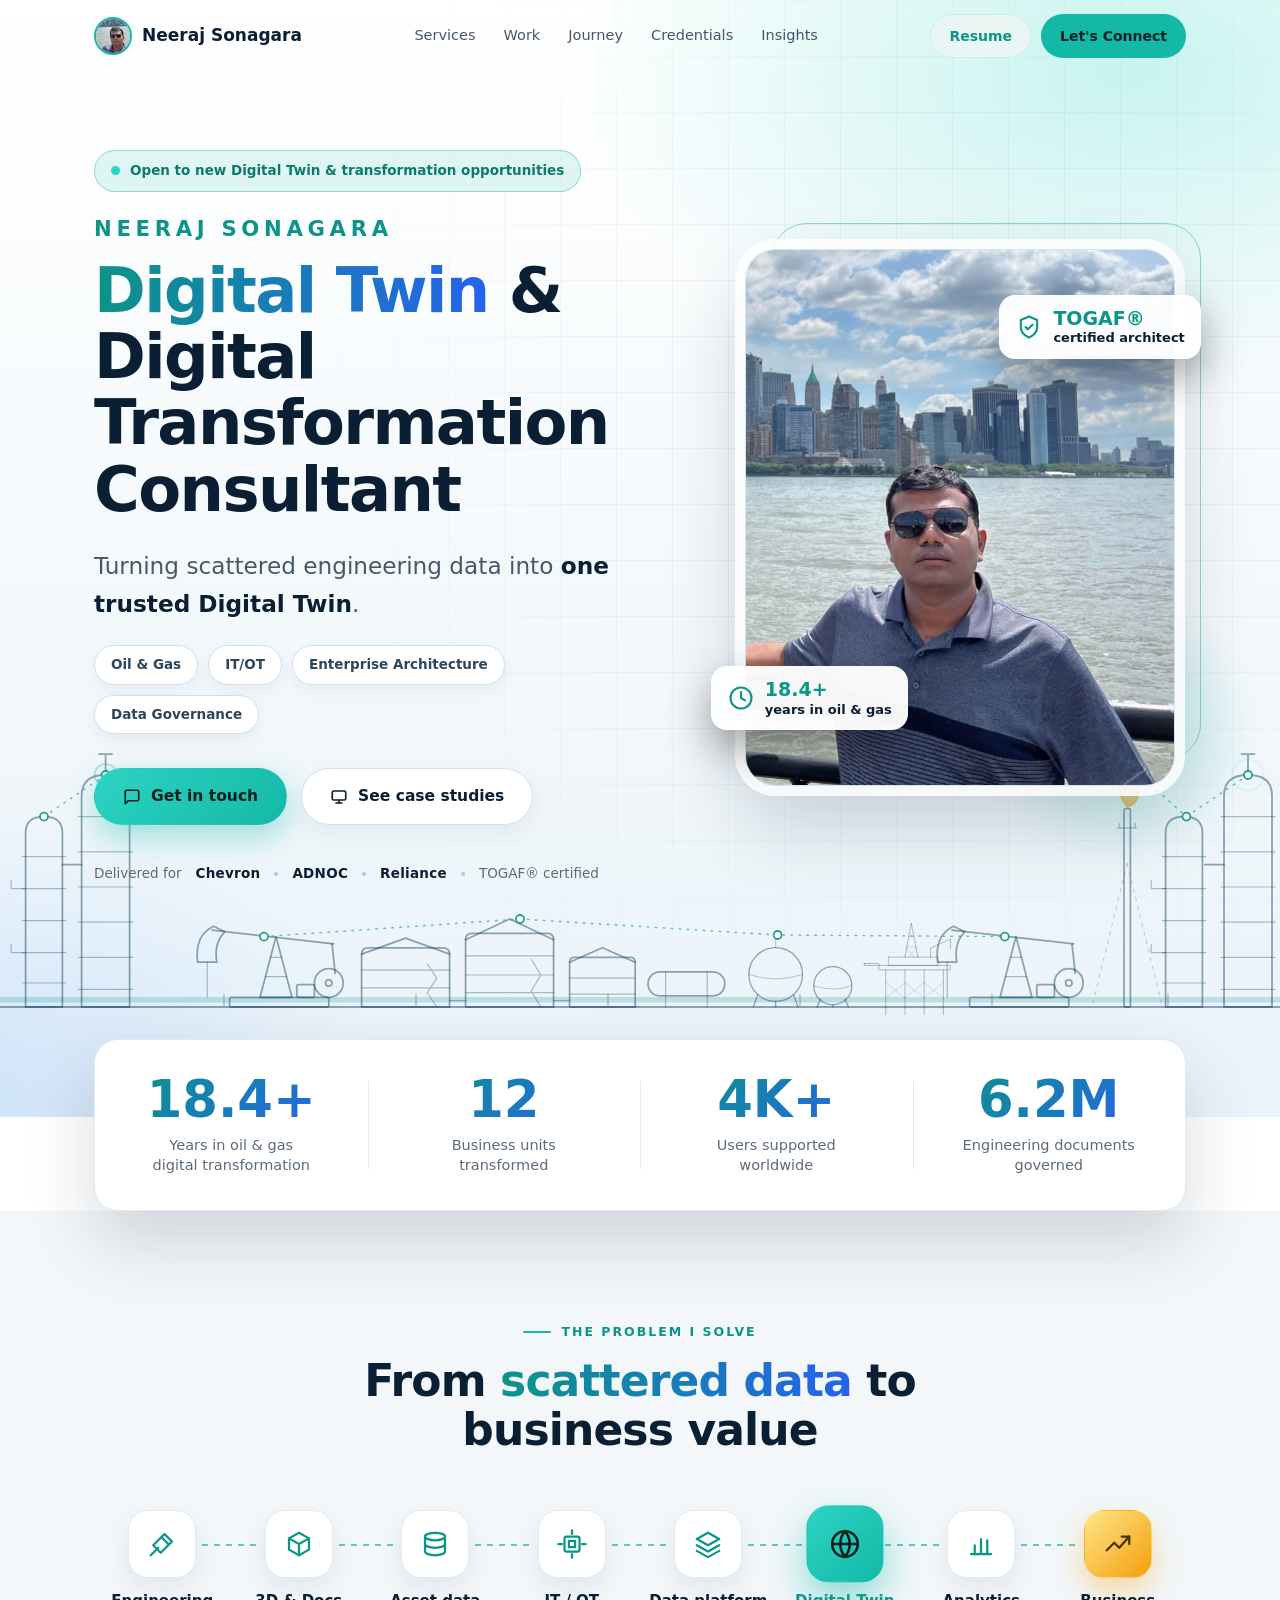
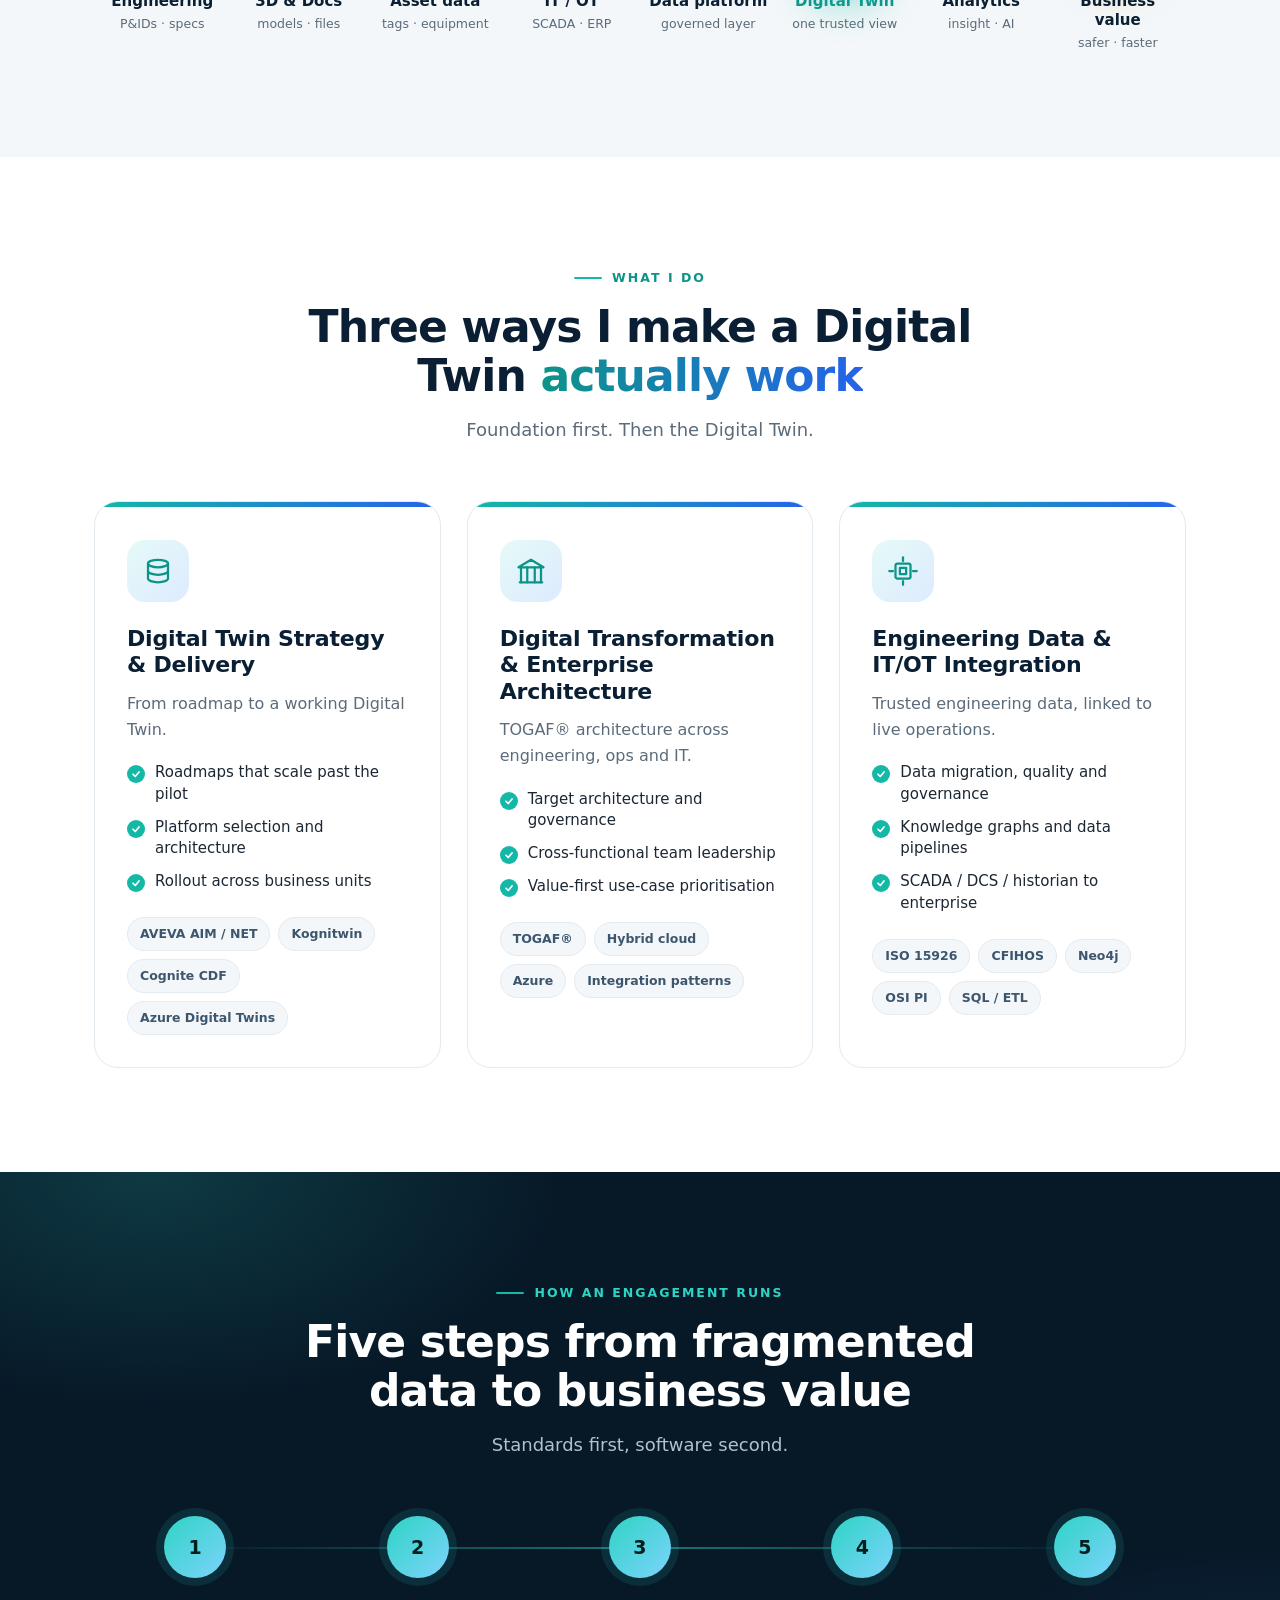
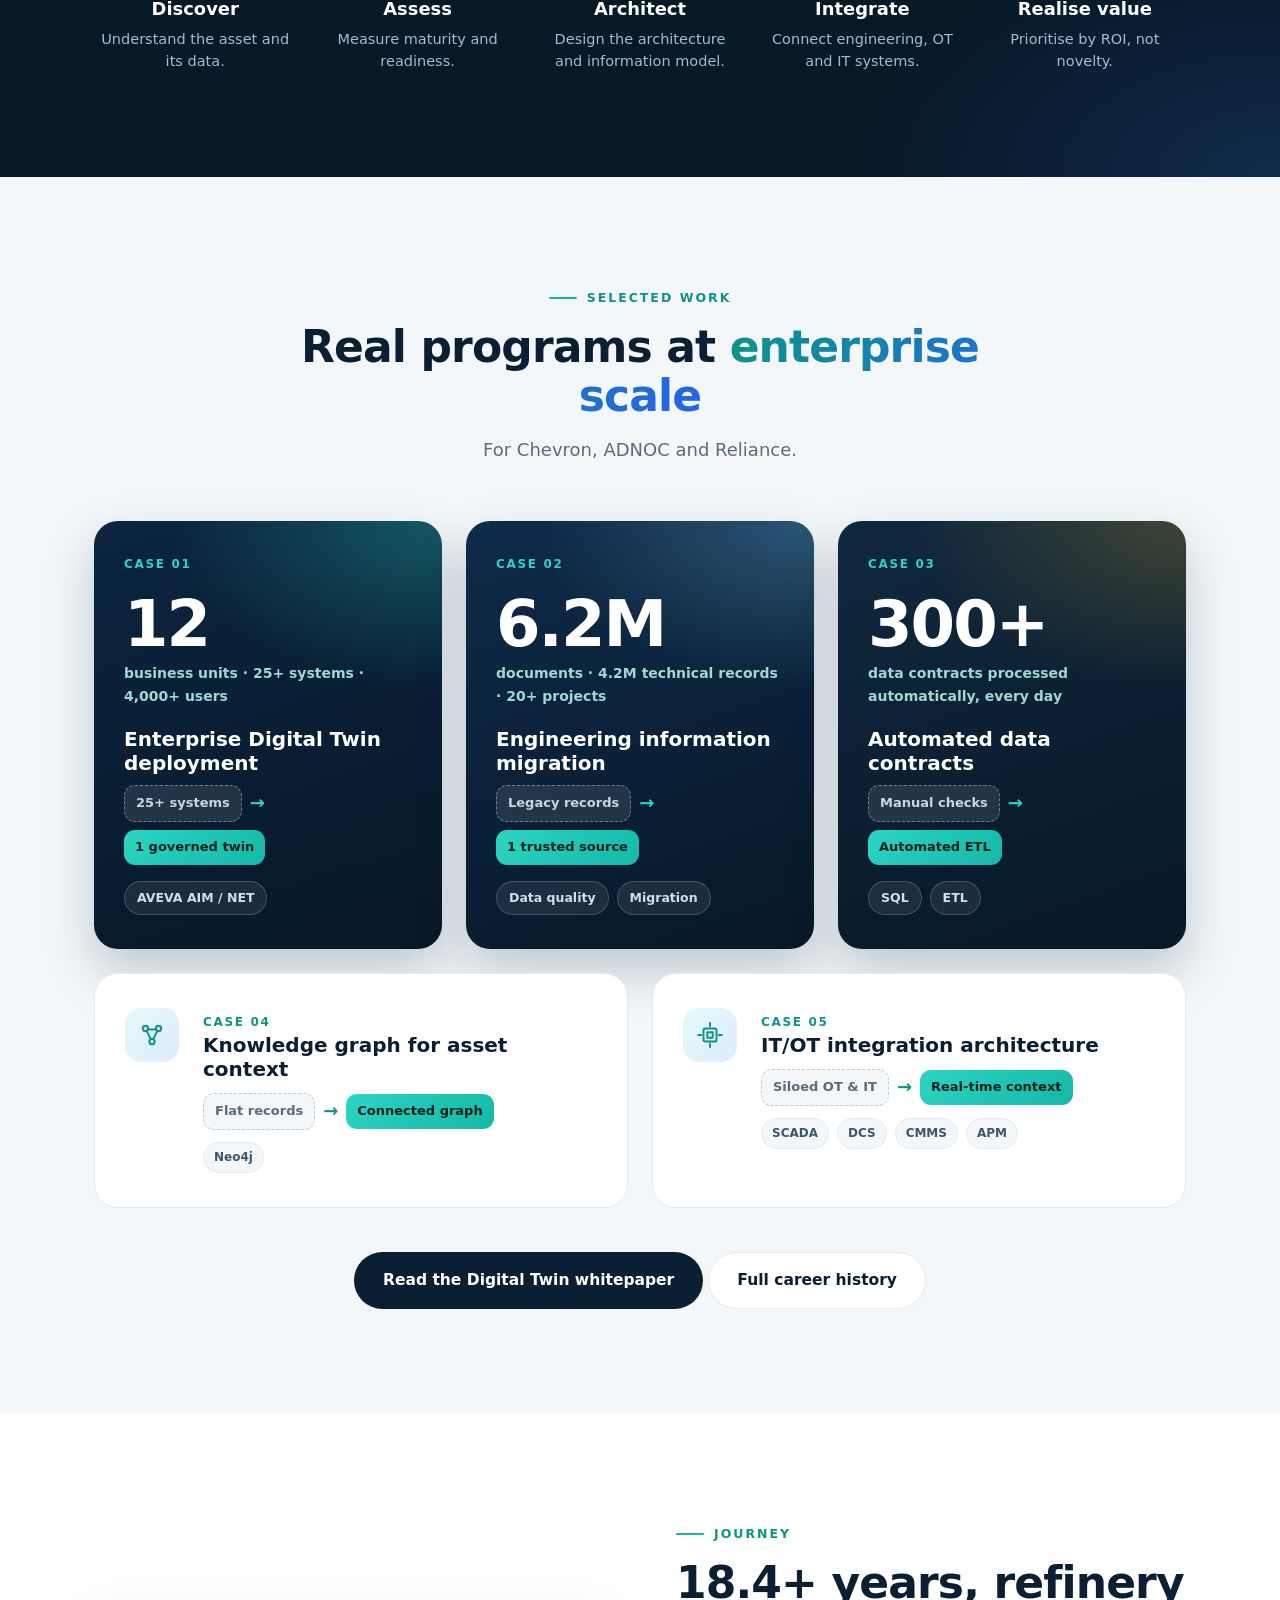
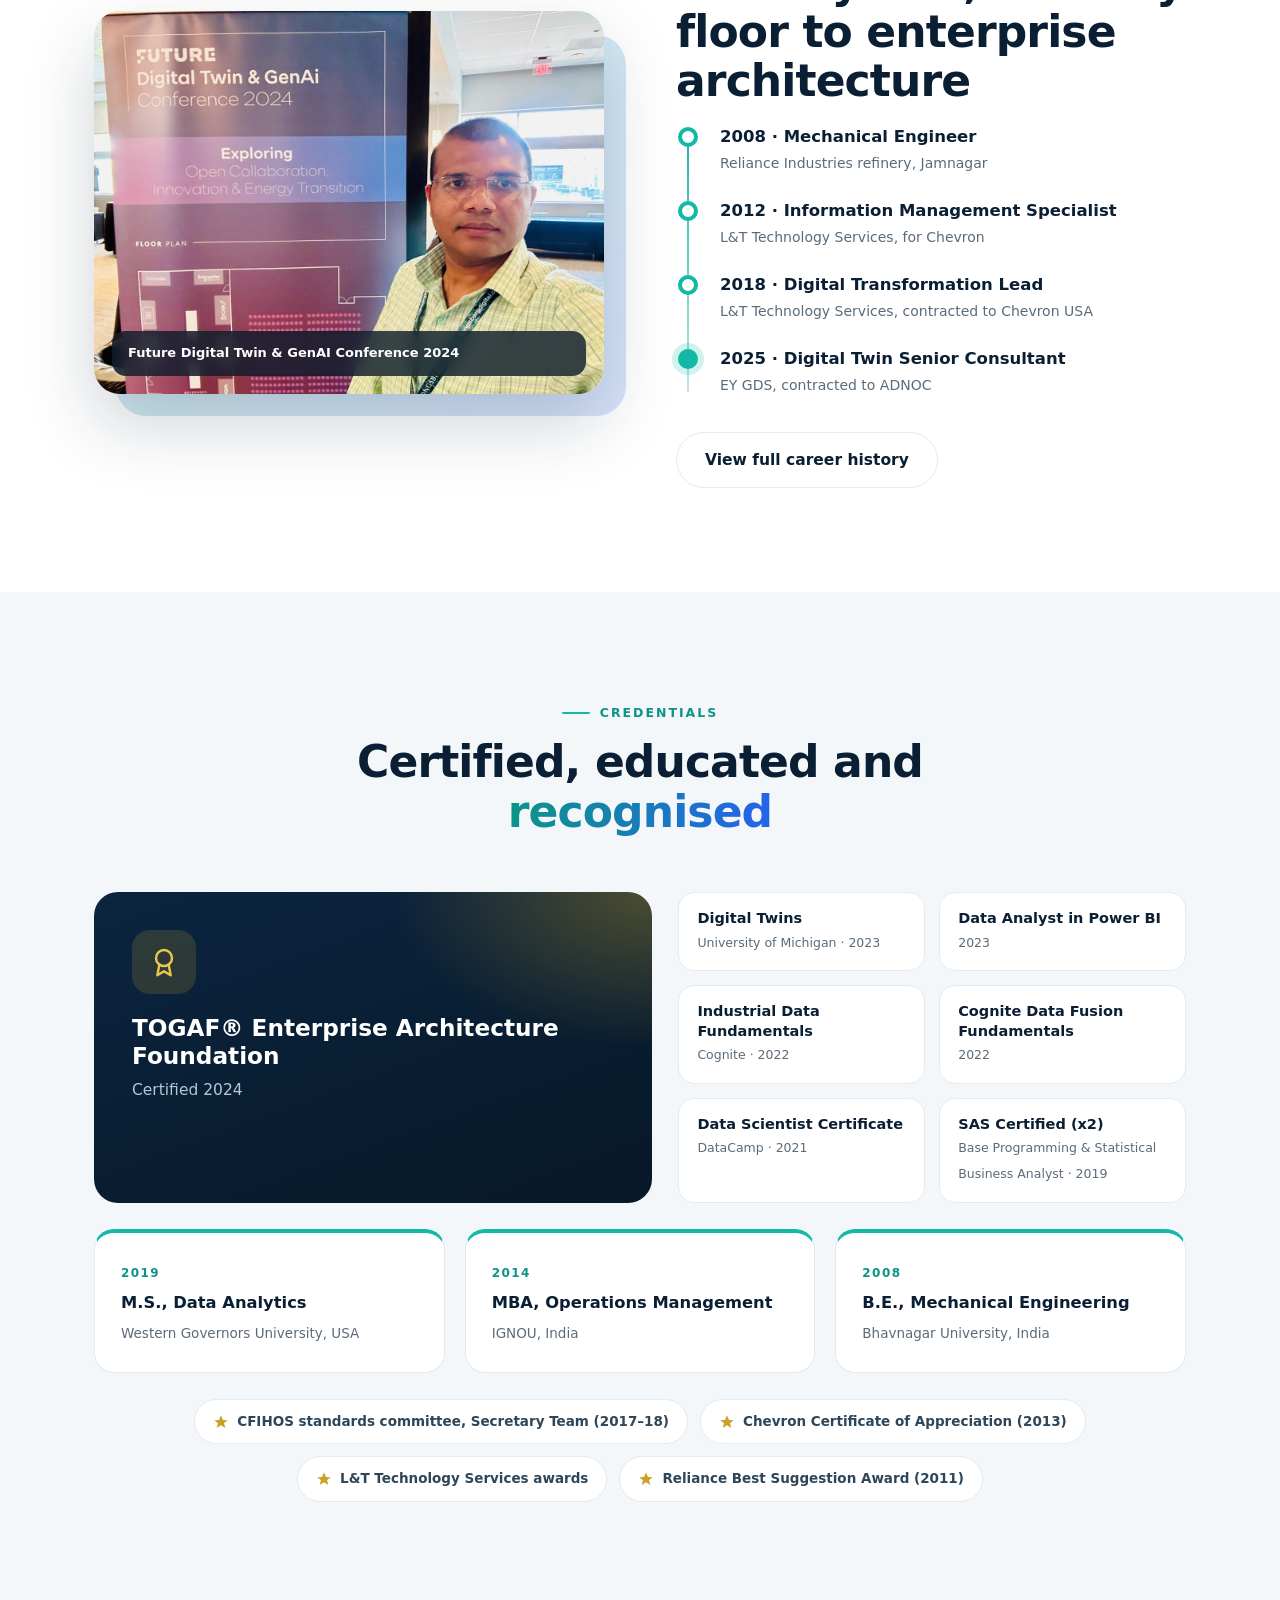
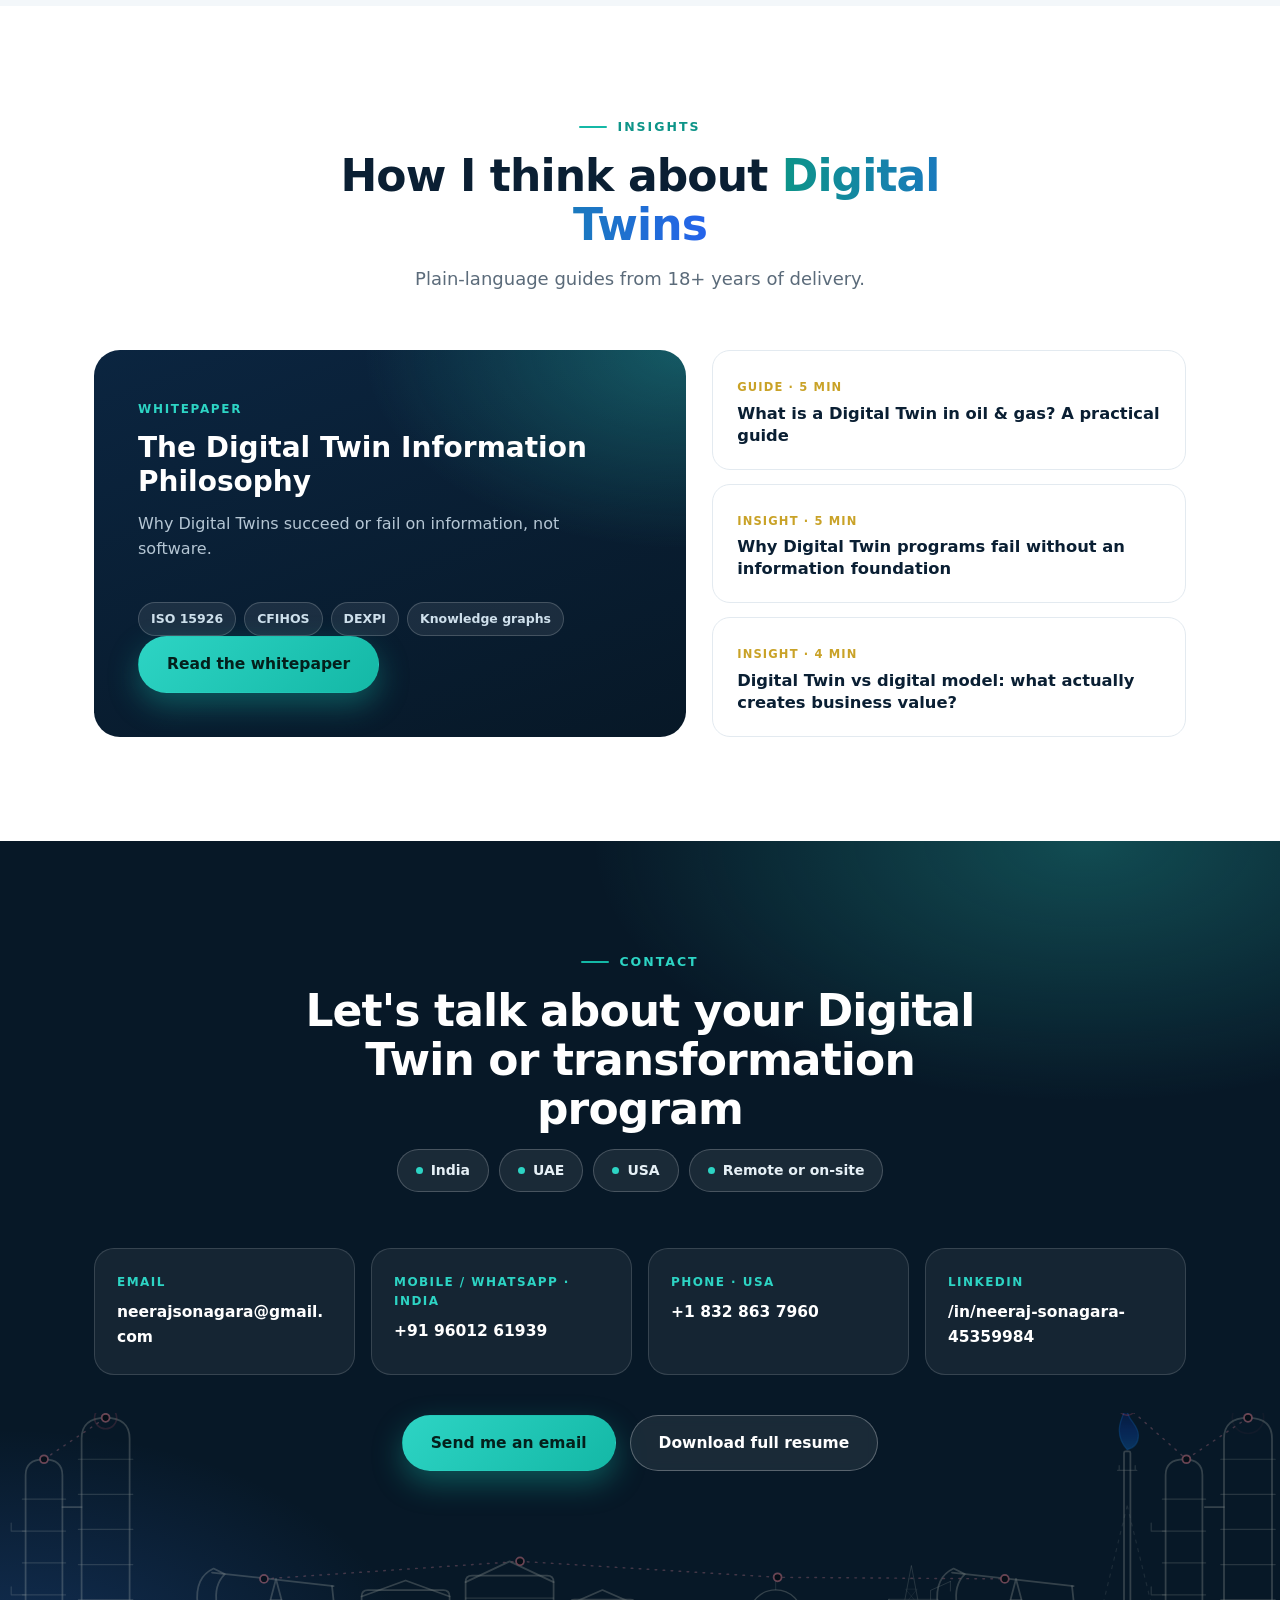
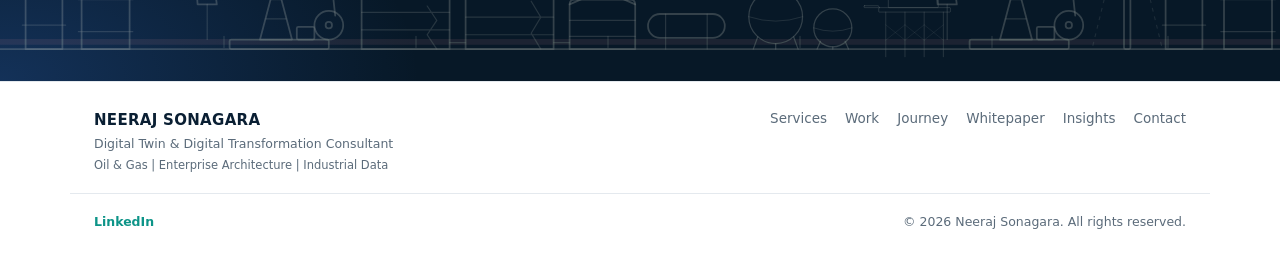
==== commit 482cfd85: "Add LinkedIn/WhatsApp share image (og-image) and use on all pages Co-Authored-By: Claude Sonnet 5.5 " ====
--- a/index.html
+++ b/index.html
@@ -29,11 +29,11 @@
 <meta property="og:description" content="Digital Twin &amp; Digital Transformation consultant with 18+ years across Chevron, ADNOC and Reliance Industries. TOGAF&reg; certified Enterprise Architect.">
 <meta property="og:url" content="https://www.neerajsonagara.com/">
 <meta property="og:site_name" content="Neeraj Sonagara">
-<meta property="og:image" content="https://www.neerajsonagara.com/assets/img/hero/banner-01-single-governed-source.png">
+<meta property="og:image" content="https://www.neerajsonagara.com/assets/img/og-image.jpg">
 <meta name="twitter:card" content="summary_large_image">
 <meta name="twitter:title" content="Neeraj Sonagara | Digital Twin &amp; Digital Transformation Consultant">
 <meta name="twitter:description" content="TOGAF&reg; certified Enterprise Architect | Digital Twin &amp; Information Management leader | 18+ years, Chevron &amp; ADNOC">
-<meta name="twitter:image" content="https://www.neerajsonagara.com/assets/img/hero/banner-01-single-governed-source.png">
+<meta name="twitter:image" content="https://www.neerajsonagara.com/assets/img/og-image.jpg">
 
 <link rel="icon" type="image/svg+xml" href="data:image/svg+xml,%3Csvg xmlns='http://www.w3.org/2000/svg' viewBox='0 0 64 64'%3E%3Crect width='64' height='64' rx='14' fill='%230A1F33'/%3E%3Ctext x='32' y='42' font-family='Arial,Helvetica,sans-serif' font-size='28' font-weight='700' fill='%2314B8A6' text-anchor='middle'%3ENS%3C/text%3E%3C/svg%3E">
 
--- a/assets/css/home.css
+++ b/assets/css/home.css
@@ -431,28 +431,25 @@
   .article-cta > div{ padding:30px 24px; }
 }
 
-/* ===== Hero oil & gas vector backdrop (own band below the text, no overlap) ===== */
+/* ===== Hero oil & gas vector backdrop: tall at both edges, low in the middle under the text ===== */
 .hero-vector{
   position:absolute; left:0; right:0; bottom:78px; z-index:0; pointer-events:none;
-  height:clamp(110px,11.4vw,185px);
+  aspect-ratio:1600/420;
   background:url("../img/oilgas-skyline.svg") center bottom / 100% 100% no-repeat;
 }
 .hero2 .wrap{ position:relative; z-index:1; }
-.hero2:not(.hero2--page){ padding:132px 0 262px; }
-@media (max-width:1020px){ .hero2:not(.hero2--page){ padding:120px 0 250px; } }
-@media (max-width:640px){
-  .hero2:not(.hero2--page){ padding:108px 0 190px; }
-  .hero-vector{ height:100px; background-size:auto 100%; }
-}
+.hero2:not(.hero2--page){ padding:150px 0 232px; }
+@media (max-width:1020px){ .hero2:not(.hero2--page){ padding:128px 0 240px; } }
+@media (max-width:640px){ .hero2:not(.hero2--page){ padding:108px 0 190px; } }
 
 /* Skyline echo at the bottom of the dark contact section (same drawing, inverted to light lines) */
 .cta2{ padding-bottom:210px; }
 .cta2::after{
-  content:""; position:absolute; left:0; right:0; bottom:0; height:clamp(90px,11.4vw,185px); z-index:-1; pointer-events:none;
-  background:url("../img/oilgas-skyline.svg") center bottom / 100% 100% no-repeat;
+  content:""; position:absolute; left:0; right:0; bottom:0; height:clamp(150px,21vw,300px); z-index:-1; pointer-events:none;
+  background:url("../img/oilgas-skyline.svg") center bottom / 100% auto no-repeat;
   filter:invert(1) brightness(1.4); opacity:.4;
   }
-@media (max-width:640px){ .cta2{ padding-bottom:150px; } .cta2::after{ height:90px; background-size:auto 100%; } }
+@media (max-width:640px){ .cta2{ padding-bottom:150px; } }
 
 /* ===== Visual-first components (graphics instead of long sentences) ===== */
 .hero-chips{ display:flex; flex-wrap:wrap; gap:10px; margin:0 0 34px; }
@@ -503,3 +500,100 @@
   .pipe-flow li::after{ display:none !important; }
   .pipe-flow li.hl .pf-ico{ transform:scale(1.08); }
 }
+
+
+/* ===== Experience page: visual career timeline ===== */
+.exp-stats{ display:flex; flex-wrap:wrap; gap:10px; margin-top:6px; }
+.exp-stats span{ padding:9px 16px; border-radius:999px; background:#fff; border:1px solid #D3E0EA; font-size:14px; color:#46596B; box-shadow:0 6px 16px rgba(10,31,51,.05); }
+.exp-stats b{ color:var(--ink); }
+.career{ list-style:none; margin:0 auto; padding:0; max-width:980px; position:relative; }
+.career::before{ content:""; position:absolute; left:150px; top:12px; bottom:12px; width:2px; background:linear-gradient(180deg,var(--teal),#bfe6e1 80%,transparent); }
+.role{ display:grid; grid-template-columns:150px 1fr; gap:0 34px; margin-bottom:34px; position:relative; }
+.role-rail{ position:relative; text-align:right; padding-top:30px; padding-right:2px; }
+.role-year{ font-family:var(--font-head); font-weight:800; font-size:15px; color:var(--ink); display:block; padding-right:26px; }
+.role-dot{ position:absolute; right:-9px; top:34px; width:18px; height:18px; border-radius:50%; background:#fff; border:4px solid var(--teal); z-index:1; }
+.role--now .role-dot{ background:var(--teal); box-shadow:0 0 0 7px rgba(20,184,166,.2); }
+.role-card{ background:#fff; border:1px solid var(--line); border-radius:24px; padding:30px 30px 24px; box-shadow:0 12px 34px rgba(10,31,51,.06); transition:transform .25s ease, box-shadow .25s ease; }
+.role-card:hover{ transform:translateY(-4px); box-shadow:0 22px 50px rgba(10,31,51,.11); }
+.role--now .role-card{ border-color:#9ADBD3; background:linear-gradient(180deg,#F3FCFB,#fff 40%); }
+.role-top{ display:flex; justify-content:space-between; gap:16px; align-items:flex-start; margin-bottom:20px; }
+.role-top h2{ font-size:1.3rem; line-height:1.25; margin:0 0 6px; color:var(--ink); }
+.role-org{ margin:0; font-size:14.5px; color:var(--muted); }
+.role-badge{ flex-shrink:0; padding:6px 13px; border-radius:999px; background:var(--soft); border:1px solid var(--line); font-size:12.5px; font-weight:700; color:var(--teal-dark); white-space:nowrap; }
+.role--now .role-badge{ background:var(--teal); color:#04201c; border-color:transparent; }
+.role-metrics{ display:flex; flex-wrap:wrap; gap:10px; margin-bottom:20px; }
+.role-metrics div{ flex:1 1 120px; padding:14px 16px; border-radius:16px; background:linear-gradient(135deg,#0B2540,#12365a); color:#fff; }
+.role-metrics b{ display:block; font-family:var(--font-head); font-size:1.45rem; line-height:1.1; color:#fff; }
+.role-metrics span{ display:block; margin-top:4px; font-size:12.5px; color:#9FD9D2; }
+.role-hl{ list-style:none; margin:0 0 18px; padding:0; display:grid; grid-template-columns:1fr 1fr; gap:10px 22px; }
+.role-hl li{ position:relative; padding-left:26px; font-size:14.5px; line-height:1.45; color:var(--text); }
+.role-hl li::before{ content:""; position:absolute; left:0; top:2px; width:17px; height:17px; border-radius:50%; background:var(--teal) url("data:image/svg+xml,%3Csvg xmlns='http://www.w3.org/2000/svg' viewBox='0 0 24 24' fill='none' stroke='white' stroke-width='3.4' stroke-linecap='round' stroke-linejoin='round'%3E%3Cpolyline points='6,12.5 10.5,17 18,8'/%3E%3C/svg%3E") center/11px no-repeat; }
+.role-more{ margin-top:18px; border-top:1px solid var(--line); padding-top:6px; }
+.role-more summary{ cursor:pointer; list-style:none; padding:12px 0; font-weight:700; font-size:14px; color:var(--teal-dark); display:flex; align-items:center; gap:8px; }
+.role-more summary::-webkit-details-marker{ display:none; }
+.role-more summary::after{ content:"+"; font-size:20px; line-height:1; }
+.role-more[open] summary::after{ content:"\2013"; }
+.role-detail{ font-size:14.5px; }
+.role-detail ul{ padding-left:1.2em; margin:6px 0 12px; }
+.role-detail li{ margin-bottom:7px; line-height:1.55; color:#3C4F62; }
+.role-detail .timeline-subhead{ font-weight:700; color:var(--ink); margin:12px 0 4px; }
+@media (max-width:820px){
+  .career::before{ left:11px; }
+  .role{ grid-template-columns:1fr; gap:0; padding-left:34px; }
+  .role-rail{ text-align:left; padding:0 0 10px; }
+  .role-year{ padding-right:0; }
+  .role-dot{ left:-34px; right:auto; top:2px; }
+  .role-hl{ grid-template-columns:1fr; }
+  .role-card{ padding:24px 20px 18px; }
+  .role-top{ flex-direction:column; gap:10px; }
+}
+
+
+/* ===== Whitepaper page ===== */
+.pipe-flow--5{ grid-template-columns:repeat(5,1fr); max-width:960px; margin:0 auto; }
+.fail-grid{ display:grid; grid-template-columns:repeat(3,1fr); gap:22px; }
+.fail{ background:#fff; border:1px solid var(--line); border-radius:22px; padding:30px 26px; text-align:center; transition:transform .25s ease, box-shadow .25s ease; }
+.fail:hover{ transform:translateY(-5px); box-shadow:0 22px 50px rgba(10,31,51,.1); }
+.fail-ico{ width:62px; height:62px; margin:0 auto 16px; border-radius:18px; display:grid; place-items:center; background:linear-gradient(135deg,#FEF3C7,#FDE68A); color:#7A5200; }
+.fail-ico svg{ width:28px; height:28px; }
+.fail h3{ font-size:1.15rem; margin:0 0 8px; color:var(--ink); }
+.fail p{ margin:0; font-size:15px; }
+.belief{ margin:34px auto 0; max-width:820px; text-align:center; padding:38px 30px; border-radius:26px; color:#fff; background:radial-gradient(420px 240px at 100% 0%, rgba(45,212,196,.30), transparent 65%), linear-gradient(160deg,#0B2540,#071827); }
+.belief p{ margin:0; color:#fff; font-family:var(--font-head); font-size:clamp(1.3rem,3vw,1.9rem); line-height:1.3; font-weight:700; }
+.belief b{ color:var(--teal-glow); }
+.prin-grid{ display:grid; grid-template-columns:repeat(6,1fr); gap:22px; }
+.prin{ grid-column:span 2; background:#fff; border:1px solid var(--line); border-radius:24px; padding:30px 28px; position:relative; overflow:hidden; transition:transform .25s ease, box-shadow .25s ease; }
+.prin:nth-child(n+4){ grid-column:span 3; }
+.prin:hover{ transform:translateY(-5px); box-shadow:0 22px 50px rgba(10,31,51,.1); }
+.prin::before{ content:""; position:absolute; left:0; top:0; right:0; height:5px; background:linear-gradient(90deg,var(--teal),#2563EB); }
+.prin-n{ display:block; font-family:var(--font-head); font-weight:800; font-size:3rem; line-height:1; margin-bottom:12px; background:linear-gradient(135deg,var(--teal-dark),#2563EB); -webkit-background-clip:text; background-clip:text; color:transparent; }
+.prin h3{ font-size:1.2rem; margin:0 0 8px; color:var(--ink); }
+.prin p{ margin:0 0 18px; font-size:15px; }
+.prin-chip{ display:inline-block; padding:7px 14px; border-radius:999px; background:var(--soft); border:1px solid var(--line); font-size:12.5px; font-weight:700; color:var(--teal-dark); }
+.scale{ display:flex; flex-wrap:wrap; justify-content:center; gap:12px; margin-top:38px; }
+.scale span{ padding:12px 20px; border-radius:999px; background:#fff; border:1px solid var(--line); font-size:14px; color:var(--muted); box-shadow:0 6px 16px rgba(10,31,51,.05); }
+.scale b{ color:var(--ink); }
+.paper{ max-width:820px; margin:0 auto; background:#fff; border:1px solid var(--line); border-radius:22px; padding:0 30px; }
+.paper summary{ cursor:pointer; list-style:none; padding:24px 34px 24px 0; font-family:var(--font-head); font-weight:800; font-size:1.15rem; color:var(--ink); position:relative; }
+.paper summary::-webkit-details-marker{ display:none; }
+.paper summary::after{ content:"+"; position:absolute; right:0; top:50%; transform:translateY(-50%); font-size:28px; color:var(--teal-dark); font-weight:500; }
+.paper[open] summary::after{ content:"\2013"; }
+.paper .article{ padding-bottom:28px; }
+@media (max-width:1020px){
+  .pipe-flow--5{ grid-template-columns:repeat(5,1fr); }
+  .fail-grid{ grid-template-columns:1fr; max-width:520px; margin:0 auto; }
+  .prin-grid{ grid-template-columns:1fr; }
+  .prin, .prin:nth-child(n+4){ grid-column:auto; }
+}
+@media (max-width:640px){
+  .pipe-flow--5{ grid-template-columns:1fr 1fr; row-gap:30px; }
+  .paper{ padding:0 20px; }
+}
+
+
+/* ===== Article key takeaways ===== */
+.takeaways{ display:grid; grid-template-columns:repeat(3,1fr); gap:12px; margin:1.8em 0; }
+.takeaways div{ padding:16px 18px; border-radius:16px; color:#fff; background:linear-gradient(135deg,#0B2540,#12365a); }
+.takeaways b{ display:block; font-family:var(--font-head); font-size:1.2rem; color:var(--teal-glow); margin-bottom:4px; }
+.takeaways span{ font-size:13.5px; line-height:1.4; color:#C5D6E3; }
+@media (max-width:640px){ .takeaways{ grid-template-columns:1fr; } }
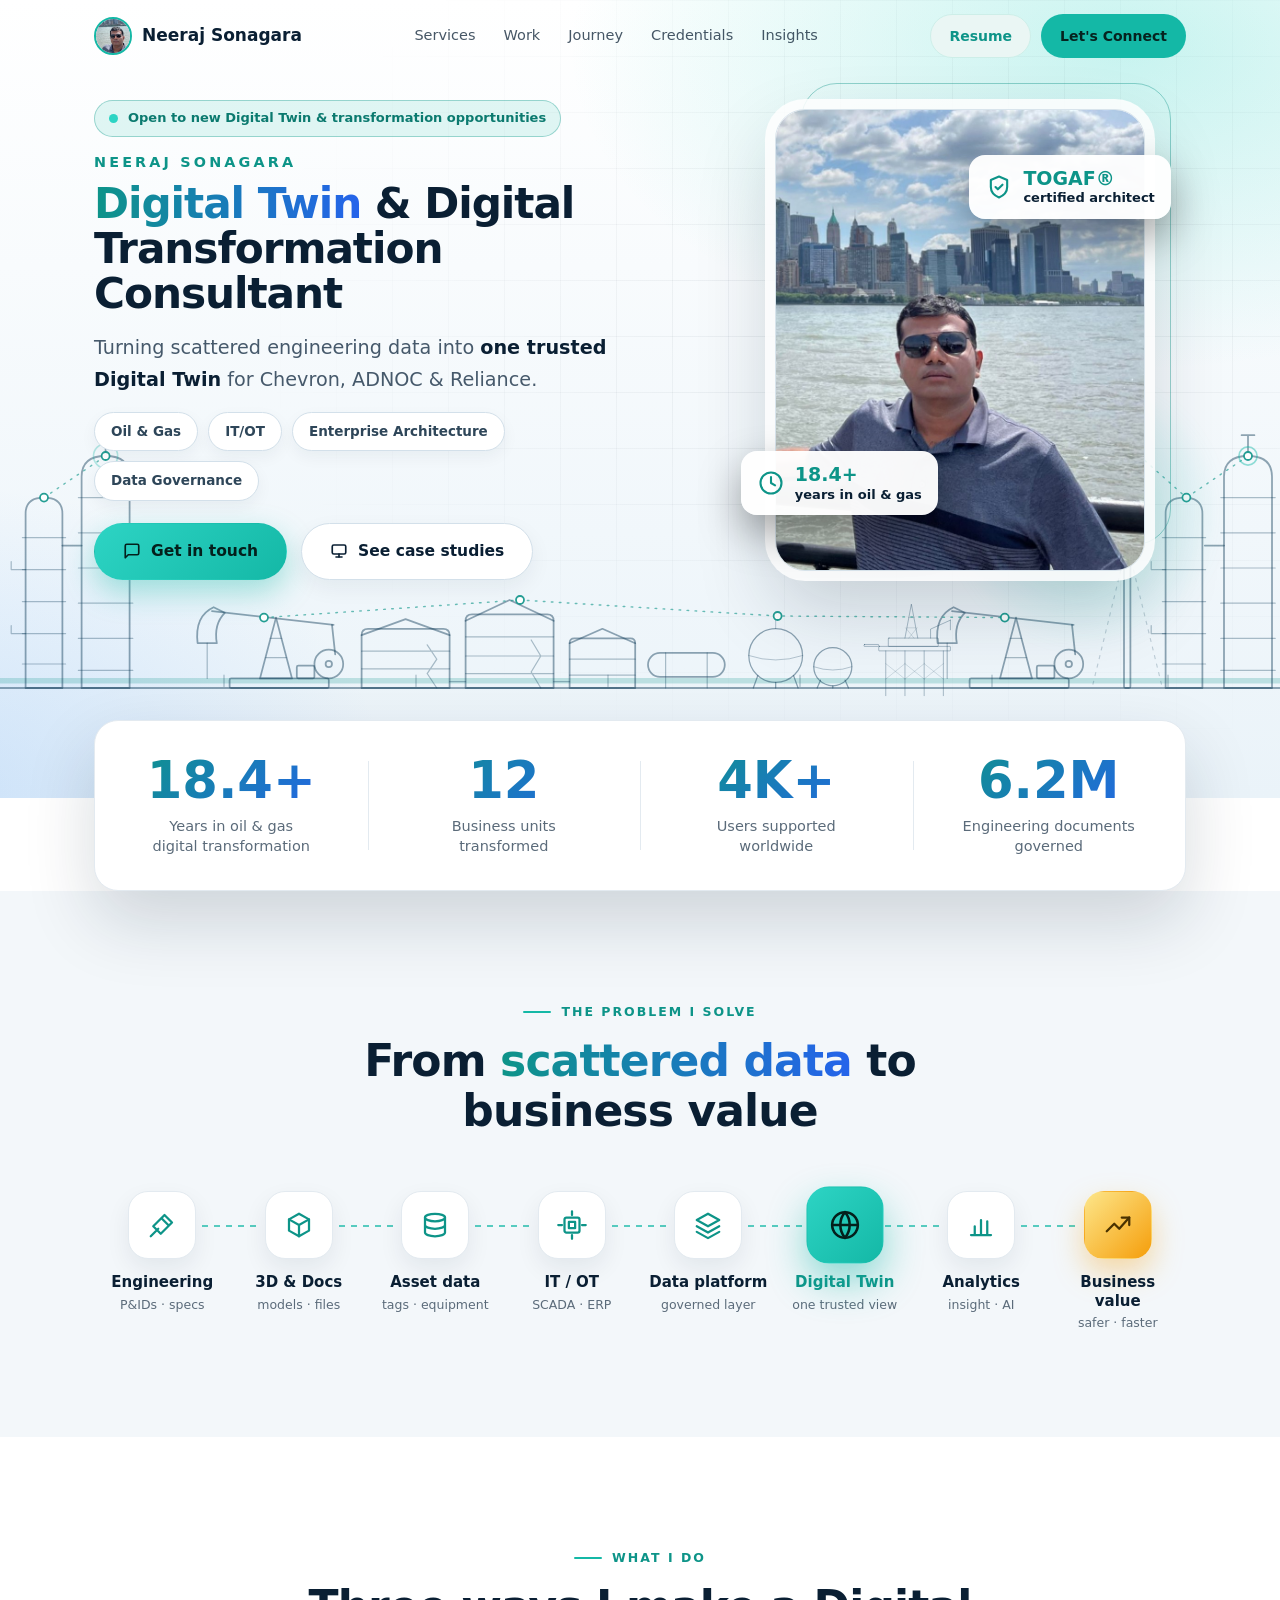
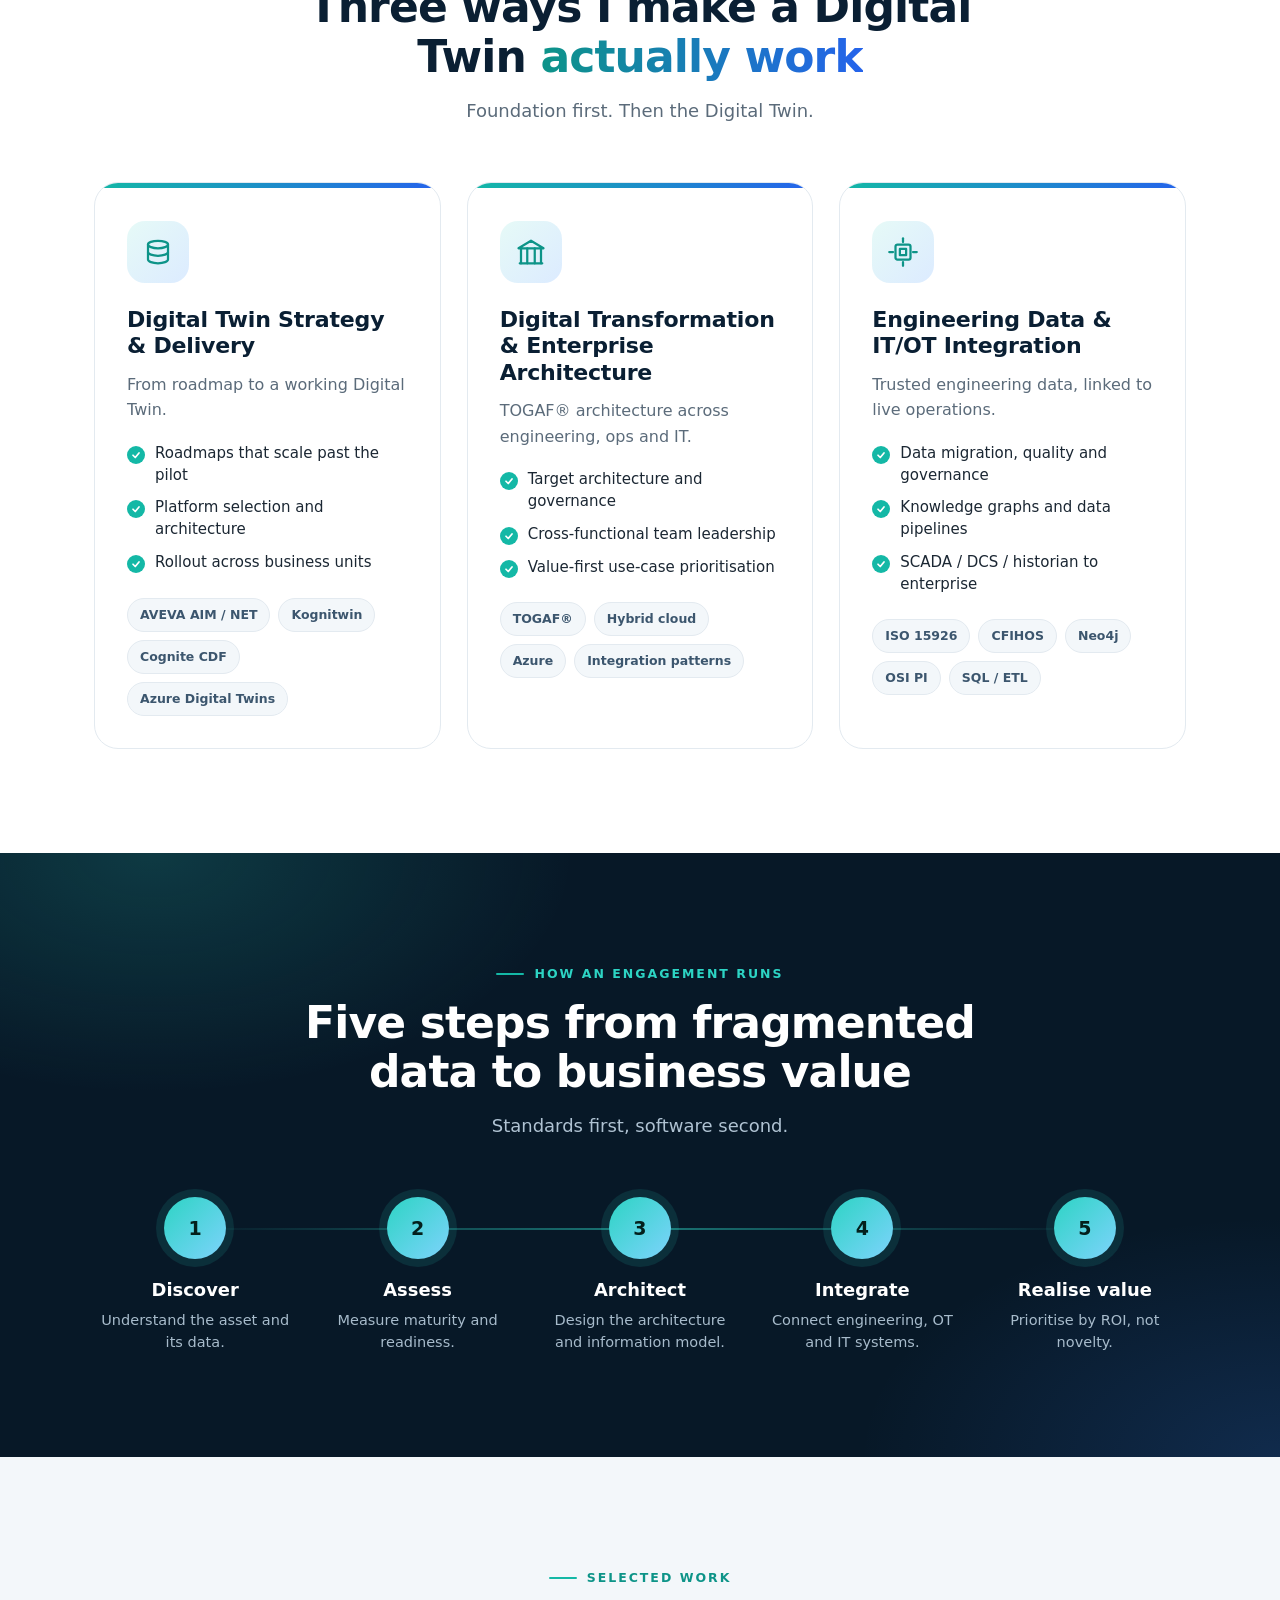
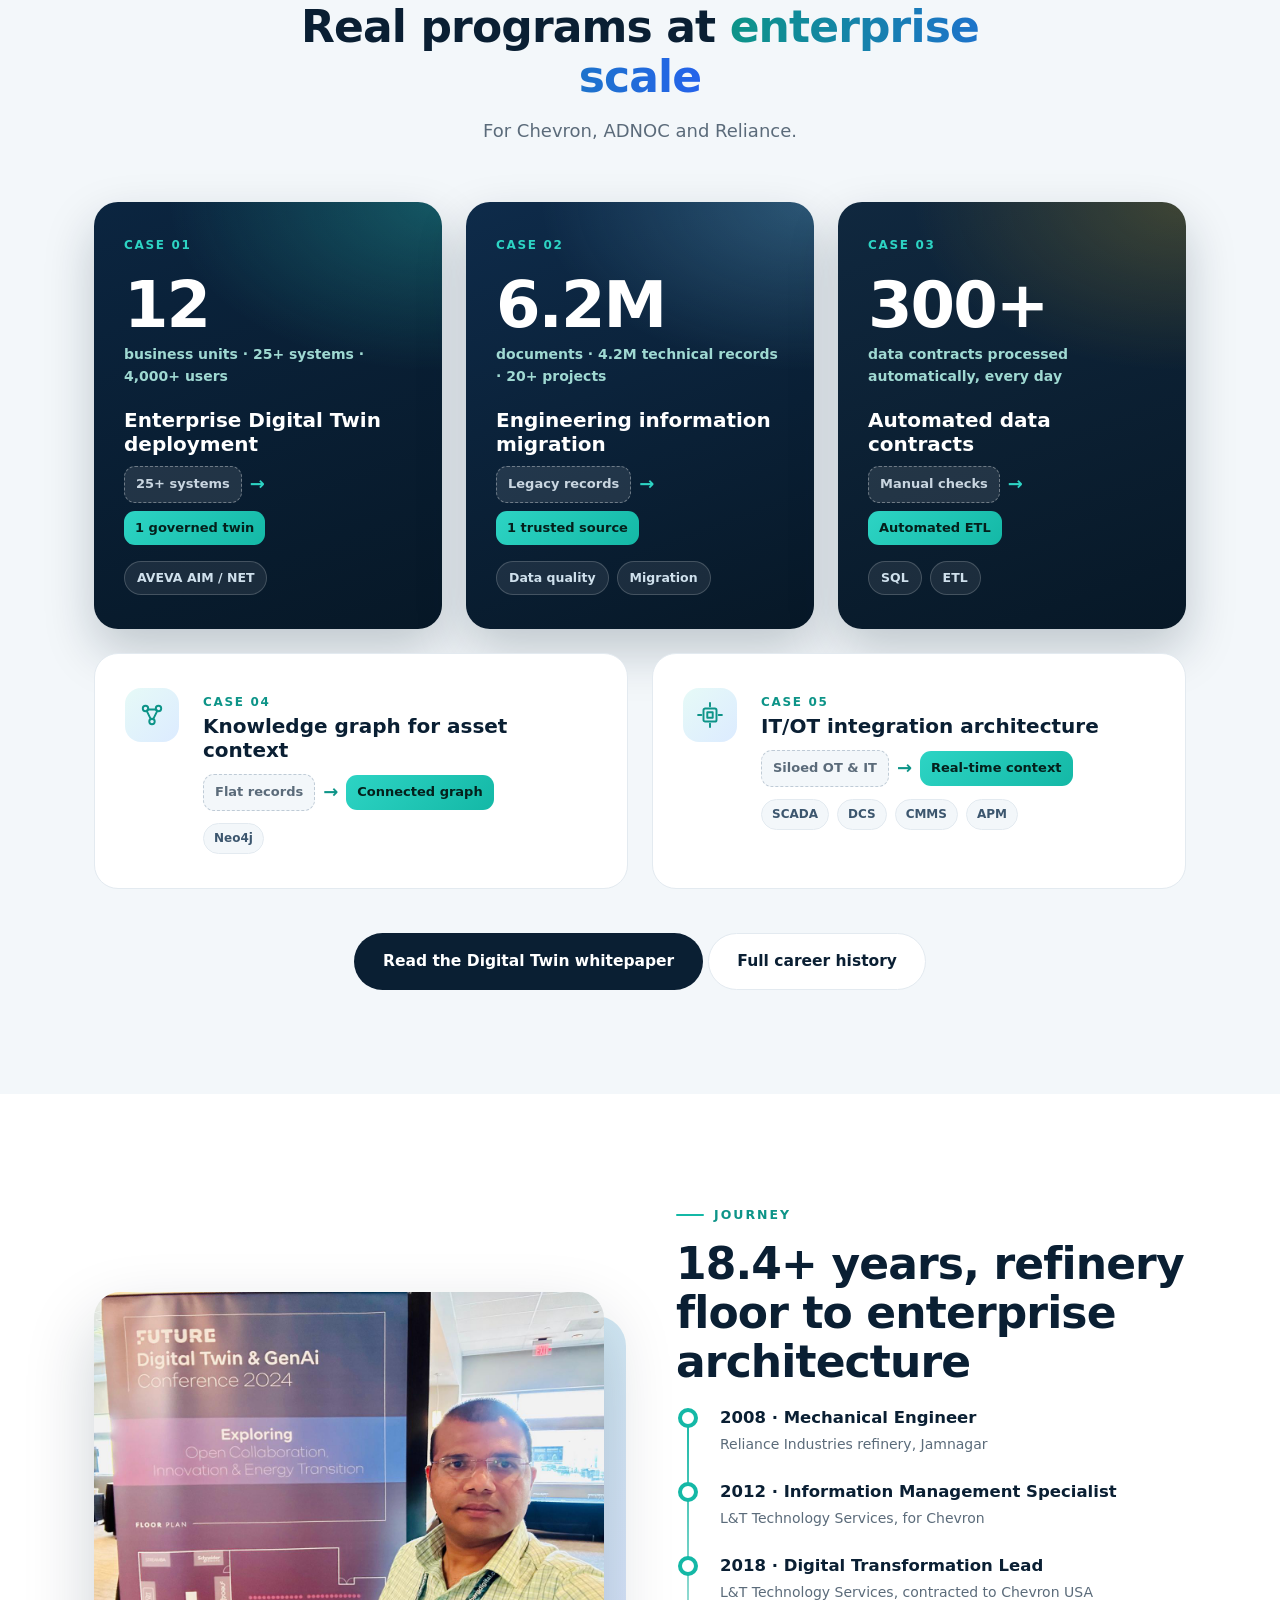
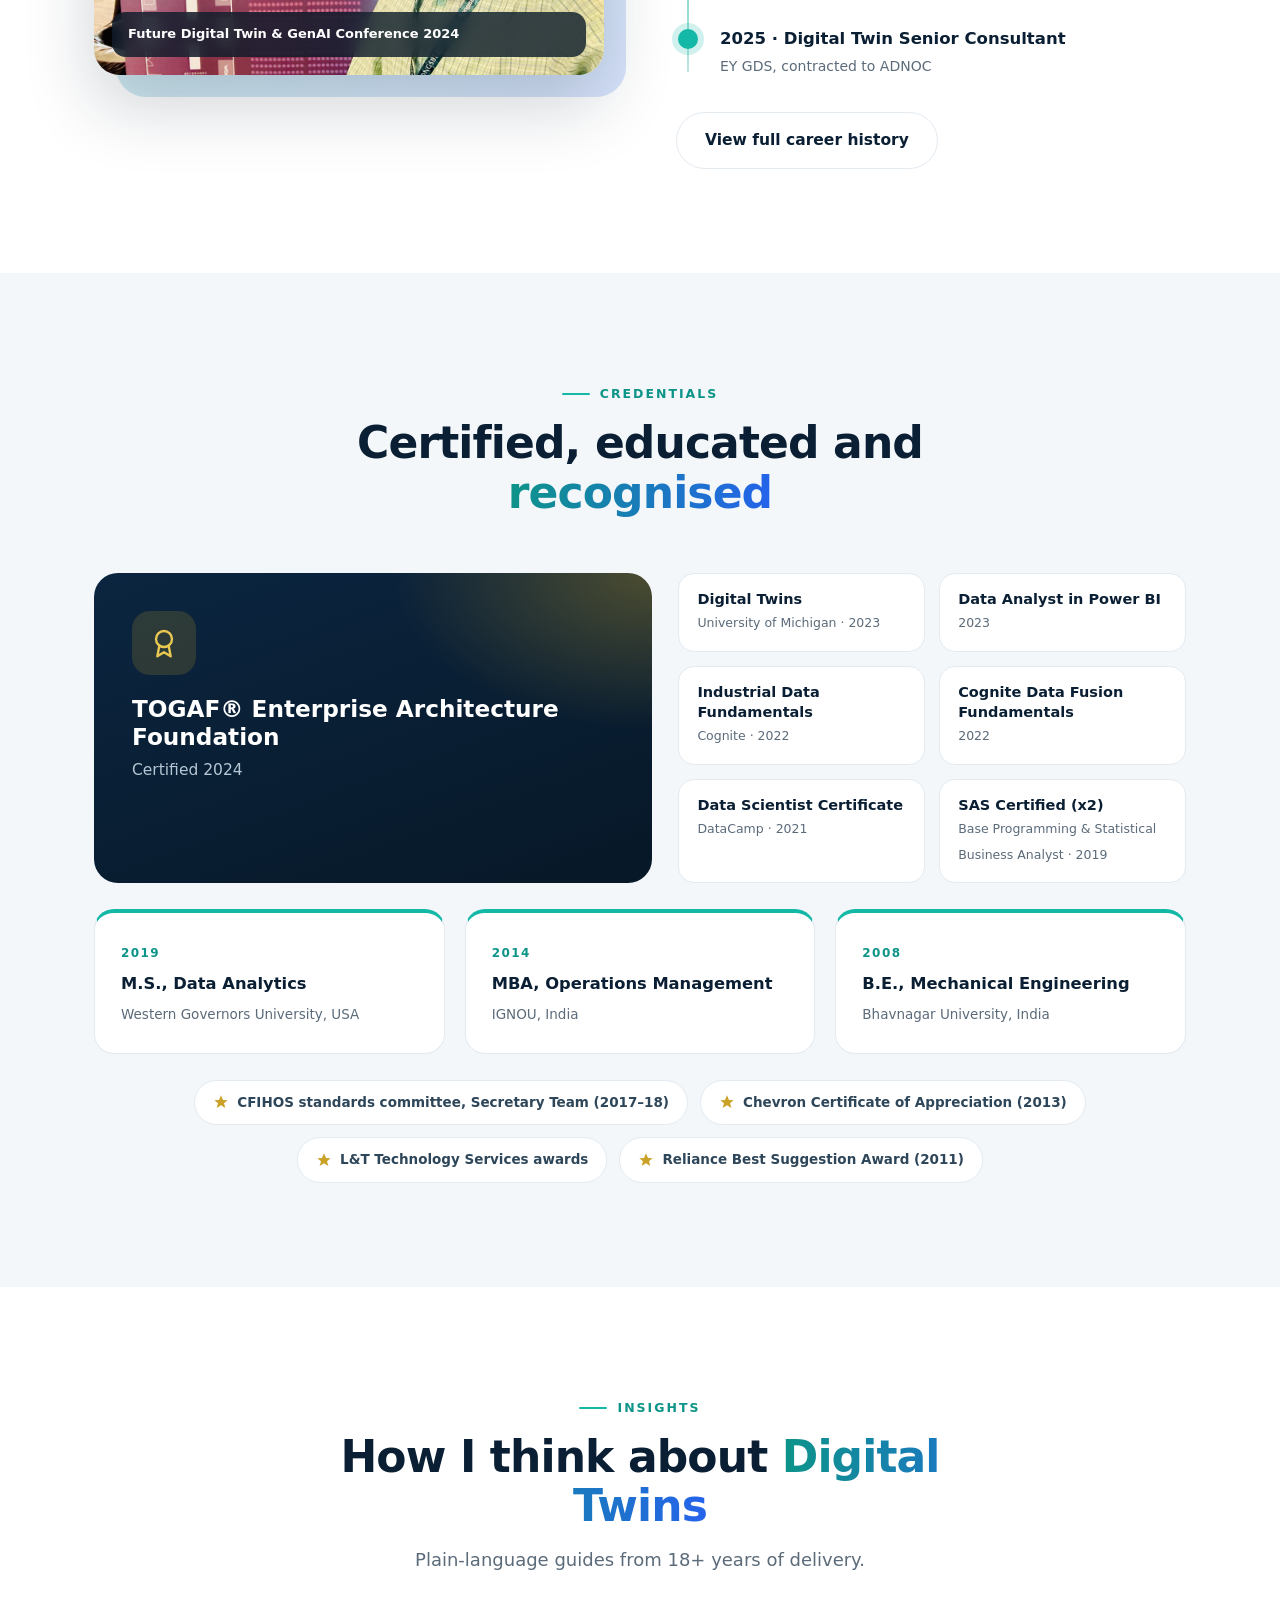
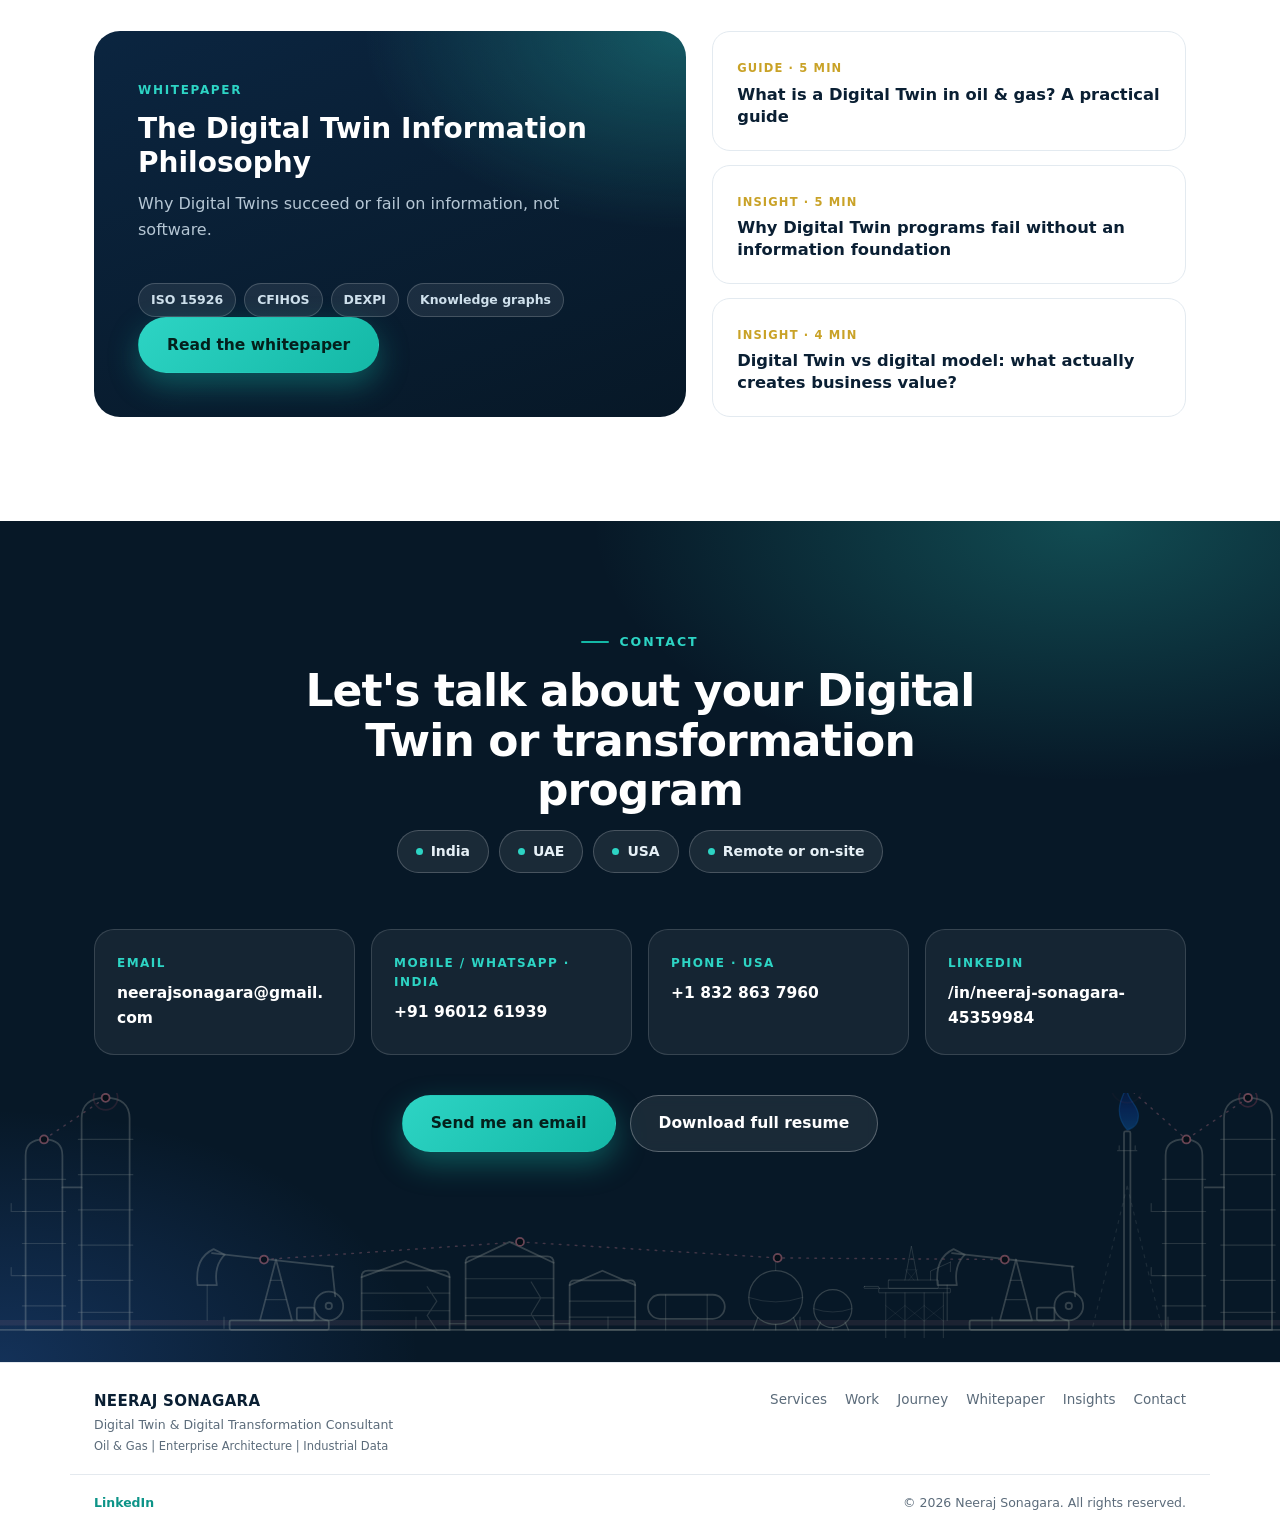
==== commit 5a91dd6b: "Hero fits one screen, remove overlapping proof row, cache-bust CSS/SVG Co-Authored-By: Claude Sonnet" ====
--- a/index.html
+++ b/index.html
@@ -41,8 +41,8 @@
 <link rel="preconnect" href="https://fonts.gstatic.com" crossorigin>
 <link href="https://fonts.googleapis.com/css2?family=Manrope:wght@500;700;800&family=Inter:wght@400;500;600;700&display=swap" rel="stylesheet">
 
-<link rel="stylesheet" href="assets/css/style.css">
-<link rel="stylesheet" href="assets/css/home.css">
+<link rel="stylesheet" href="assets/css/style.css?v=20261121b">
+<link rel="stylesheet" href="assets/css/home.css?v=20261121b">
 
 <script type="application/ld+json">
 {
@@ -131,7 +131,7 @@
       <div class="hero-text">
         <span class="hero-badge"><i></i>Open to new Digital Twin &amp; transformation opportunities</span>
         <h1><span class="h1-name">Neeraj Sonagara</span><span class="h1-accent">Digital Twin</span> &amp; Digital Transformation Consultant</h1>
-        <p class="hero-lead">Turning scattered engineering data into <strong>one trusted Digital Twin</strong>.</p>
+        <p class="hero-lead">Turning scattered engineering data into <strong>one trusted Digital Twin</strong> for Chevron, ADNOC &amp; Reliance.</p>
         <div class="hero-chips"><span>Oil &amp; Gas</span><span>IT/OT</span><span>Enterprise Architecture</span><span>Data Governance</span></div>
         <div class="hero-cta">
           <a class="hbtn hbtn--primary" href="#contact">
@@ -142,9 +142,6 @@
             <svg viewBox="0 0 24 24" fill="none" stroke="currentColor" stroke-width="2.2" stroke-linecap="round" stroke-linejoin="round" aria-hidden="true"><rect x="3" y="4" width="18" height="12" rx="2"/><line x1="8" y1="20" x2="16" y2="20"/><line x1="12" y1="16" x2="12" y2="20"/></svg>
             See case studies
           </a>
-        </div>
-        <div class="hero-proof">
-          <span>Delivered for</span><b>Chevron</b><span class="sep"></span><b>ADNOC</b><span class="sep"></span><b>Reliance</b><span class="sep"></span><span>TOGAF&reg; certified</span>
         </div>
       </div>
 
--- a/assets/css/home.css
+++ b/assets/css/home.css
@@ -435,7 +435,7 @@
 .hero-vector{
   position:absolute; left:0; right:0; bottom:78px; z-index:0; pointer-events:none;
   aspect-ratio:1600/420;
-  background:url("../img/oilgas-skyline.svg") center bottom / 100% 100% no-repeat;
+  background:url("../img/oilgas-skyline.svg?v=20261121b") center bottom / 100% 100% no-repeat;
 }
 .hero2 .wrap{ position:relative; z-index:1; }
 .hero2:not(.hero2--page){ padding:150px 0 232px; }
@@ -446,7 +446,7 @@
 .cta2{ padding-bottom:210px; }
 .cta2::after{
   content:""; position:absolute; left:0; right:0; bottom:0; height:clamp(150px,21vw,300px); z-index:-1; pointer-events:none;
-  background:url("../img/oilgas-skyline.svg") center bottom / 100% auto no-repeat;
+  background:url("../img/oilgas-skyline.svg?v=20261121b") center bottom / 100% auto no-repeat;
   filter:invert(1) brightness(1.4); opacity:.4;
   }
 @media (max-width:640px){ .cta2{ padding-bottom:150px; } }
@@ -597,3 +597,21 @@
 .takeaways b{ display:block; font-family:var(--font-head); font-size:1.2rem; color:var(--teal-glow); margin-bottom:4px; }
 .takeaways span{ font-size:13.5px; line-height:1.4; color:#C5D6E3; }
 @media (max-width:640px){ .takeaways{ grid-template-columns:1fr; } }
+
+
+/* ===== Hero fits one screen; skyline lives in its own band below the content (final overrides) ===== */
+.hero2:not(.hero2--page){ padding:100px 0 218px; }
+.hero2 h1{ font-size:clamp(2rem,3.3vw,2.85rem); margin-bottom:16px; }
+.hero2 h1 .h1-name{ margin-bottom:12px; }
+.hero-badge{ margin-bottom:18px; padding:7px 14px; font-size:13px; }
+.hero-lead{ font-size:clamp(1.02rem,1.5vw,1.2rem); margin-bottom:16px; max-width:540px; }
+.hero-chips{ margin-bottom:22px; }
+.hero-cta{ margin-bottom:0; }
+.hero2 .portrait{ width:min(100%,370px); }
+@media (max-width:1020px){
+  .hero2:not(.hero2--page){ padding:112px 0 230px; }
+  .hero2 .portrait{ width:min(86%,380px); }
+}
+@media (max-width:640px){
+  .hero2:not(.hero2--page){ padding:100px 0 190px; }
+}
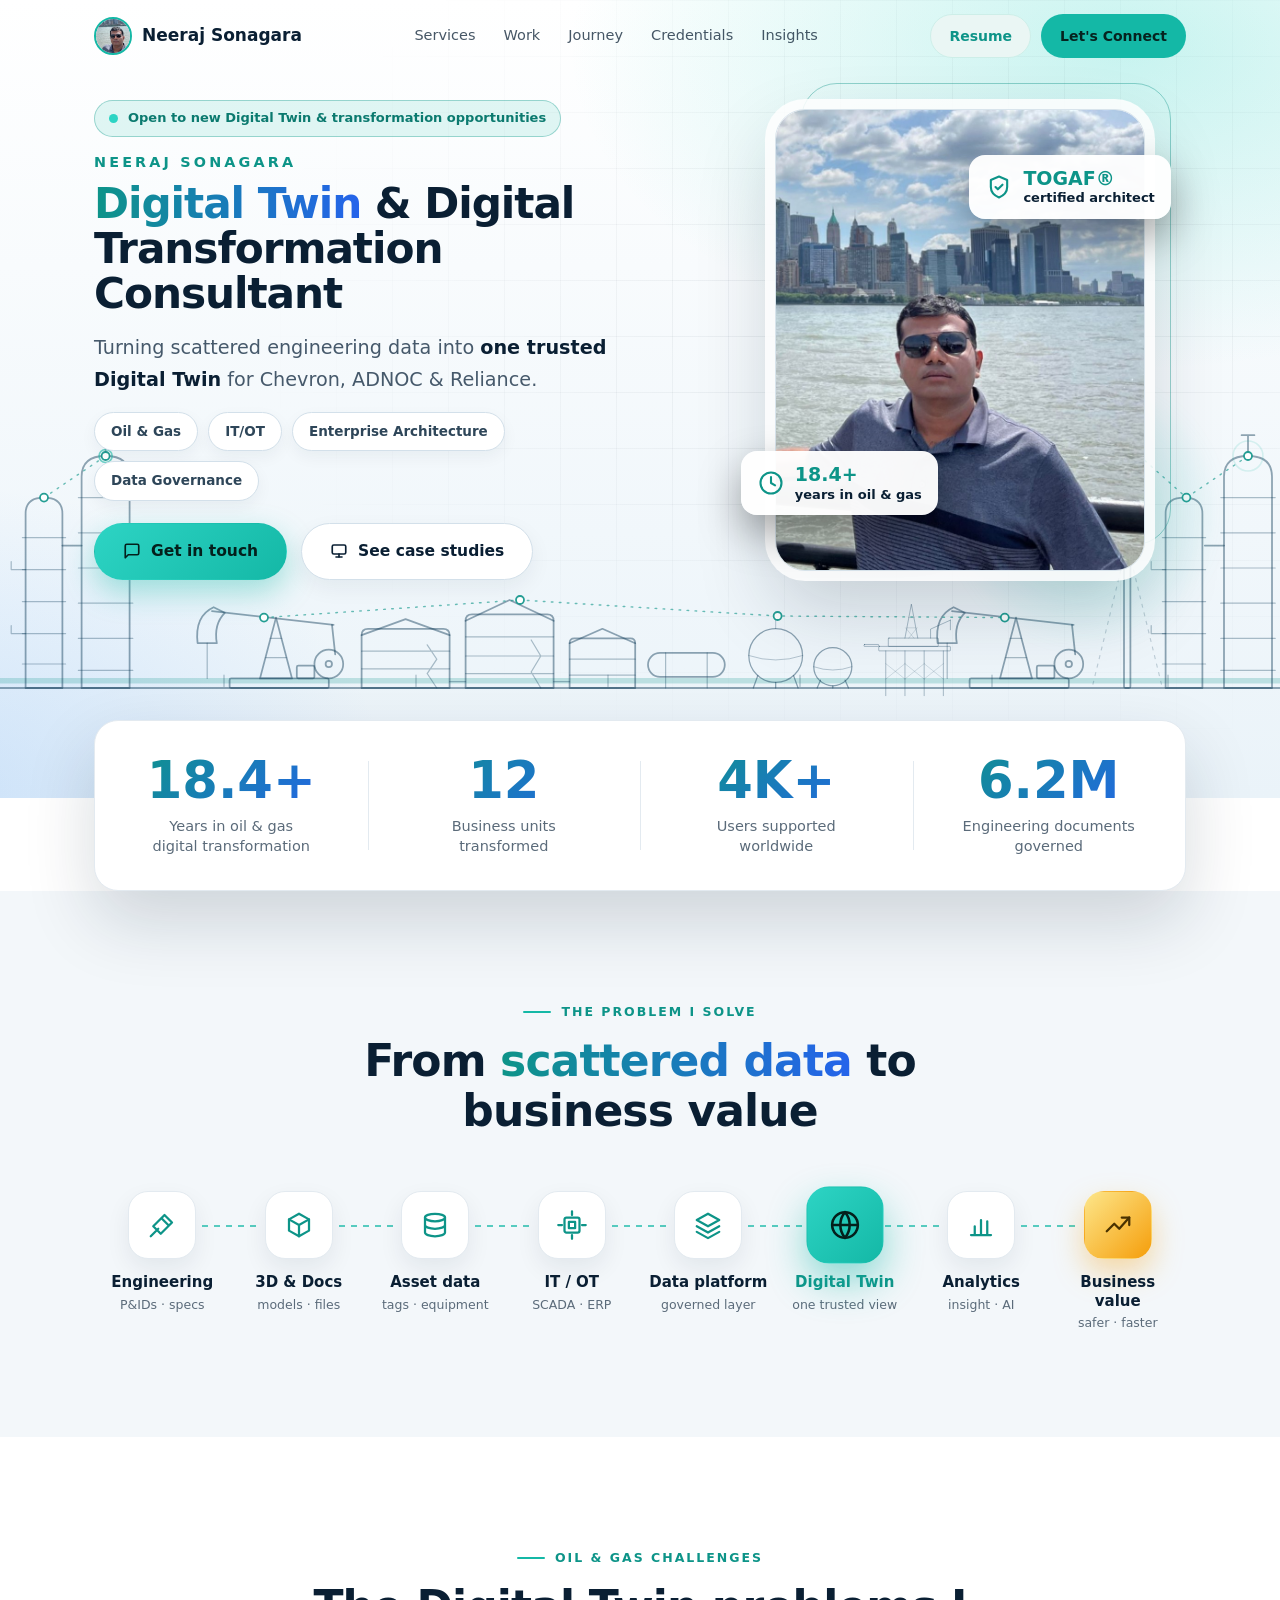
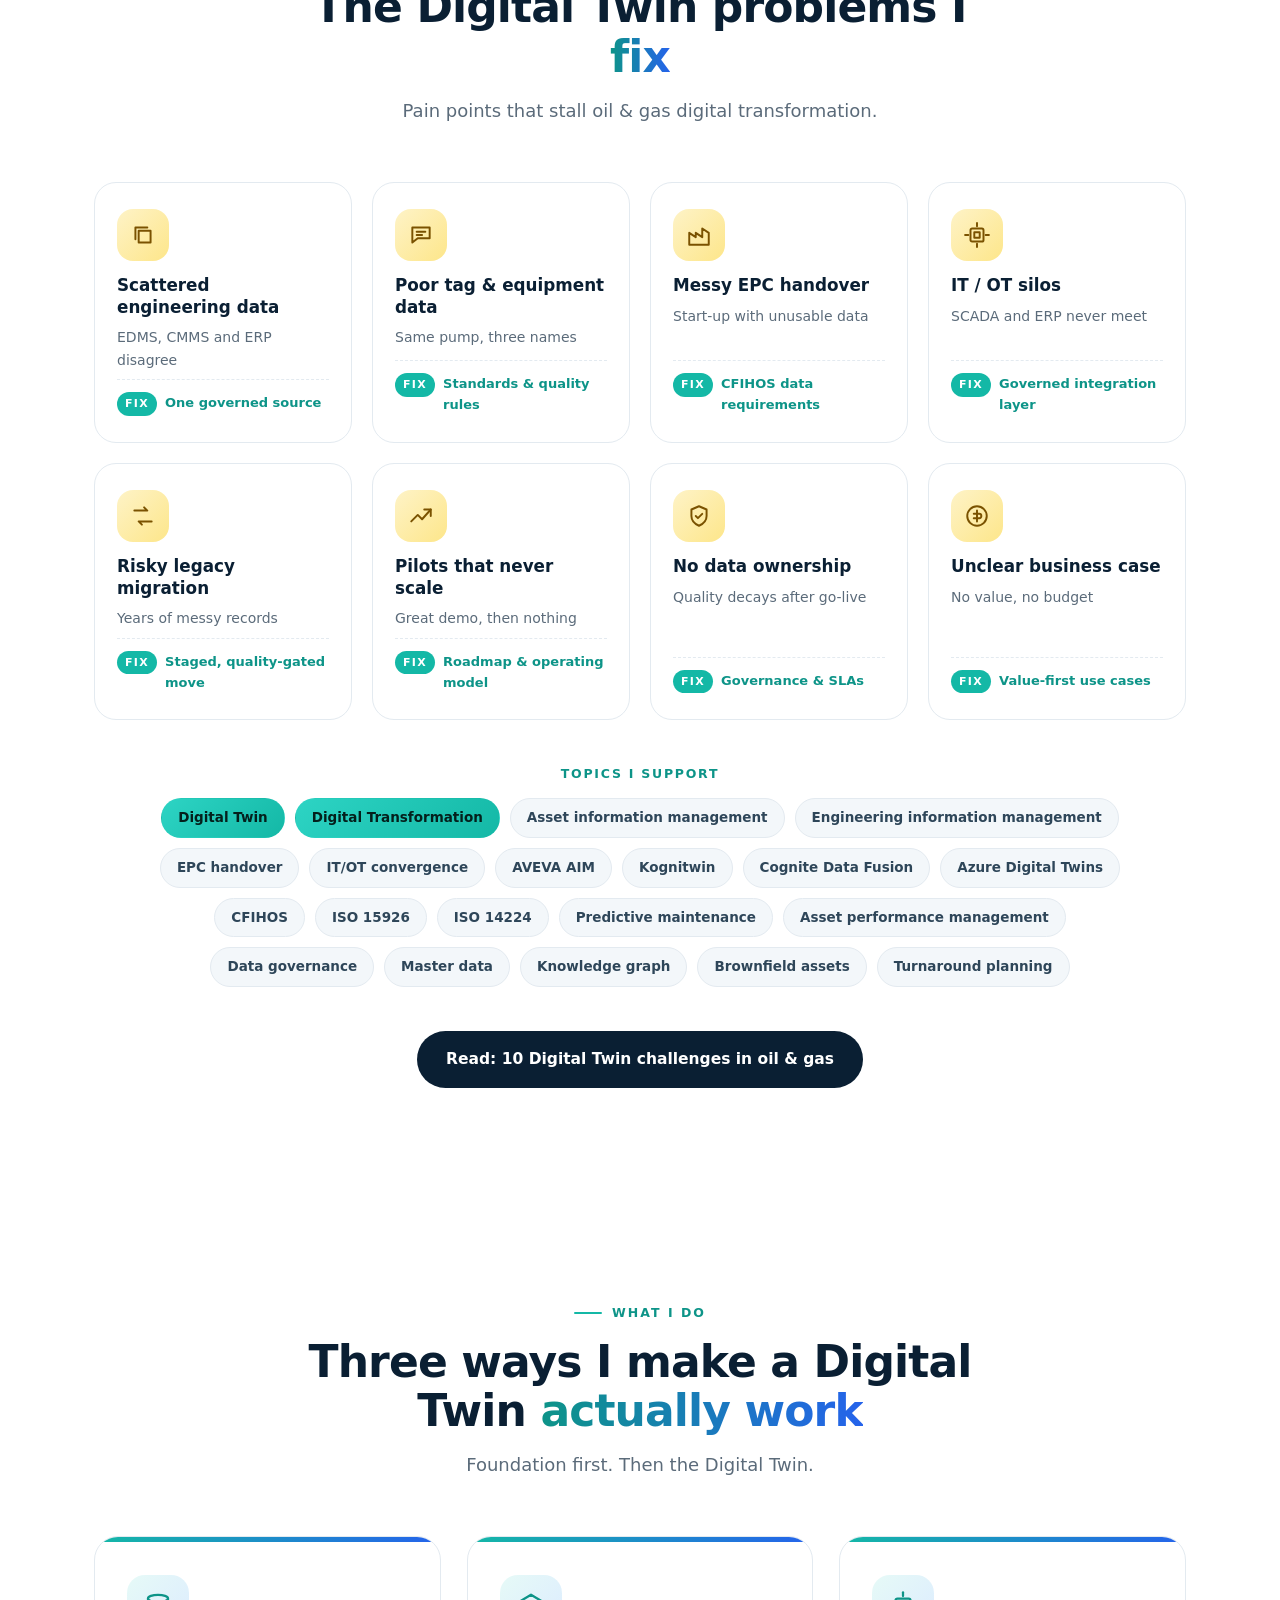
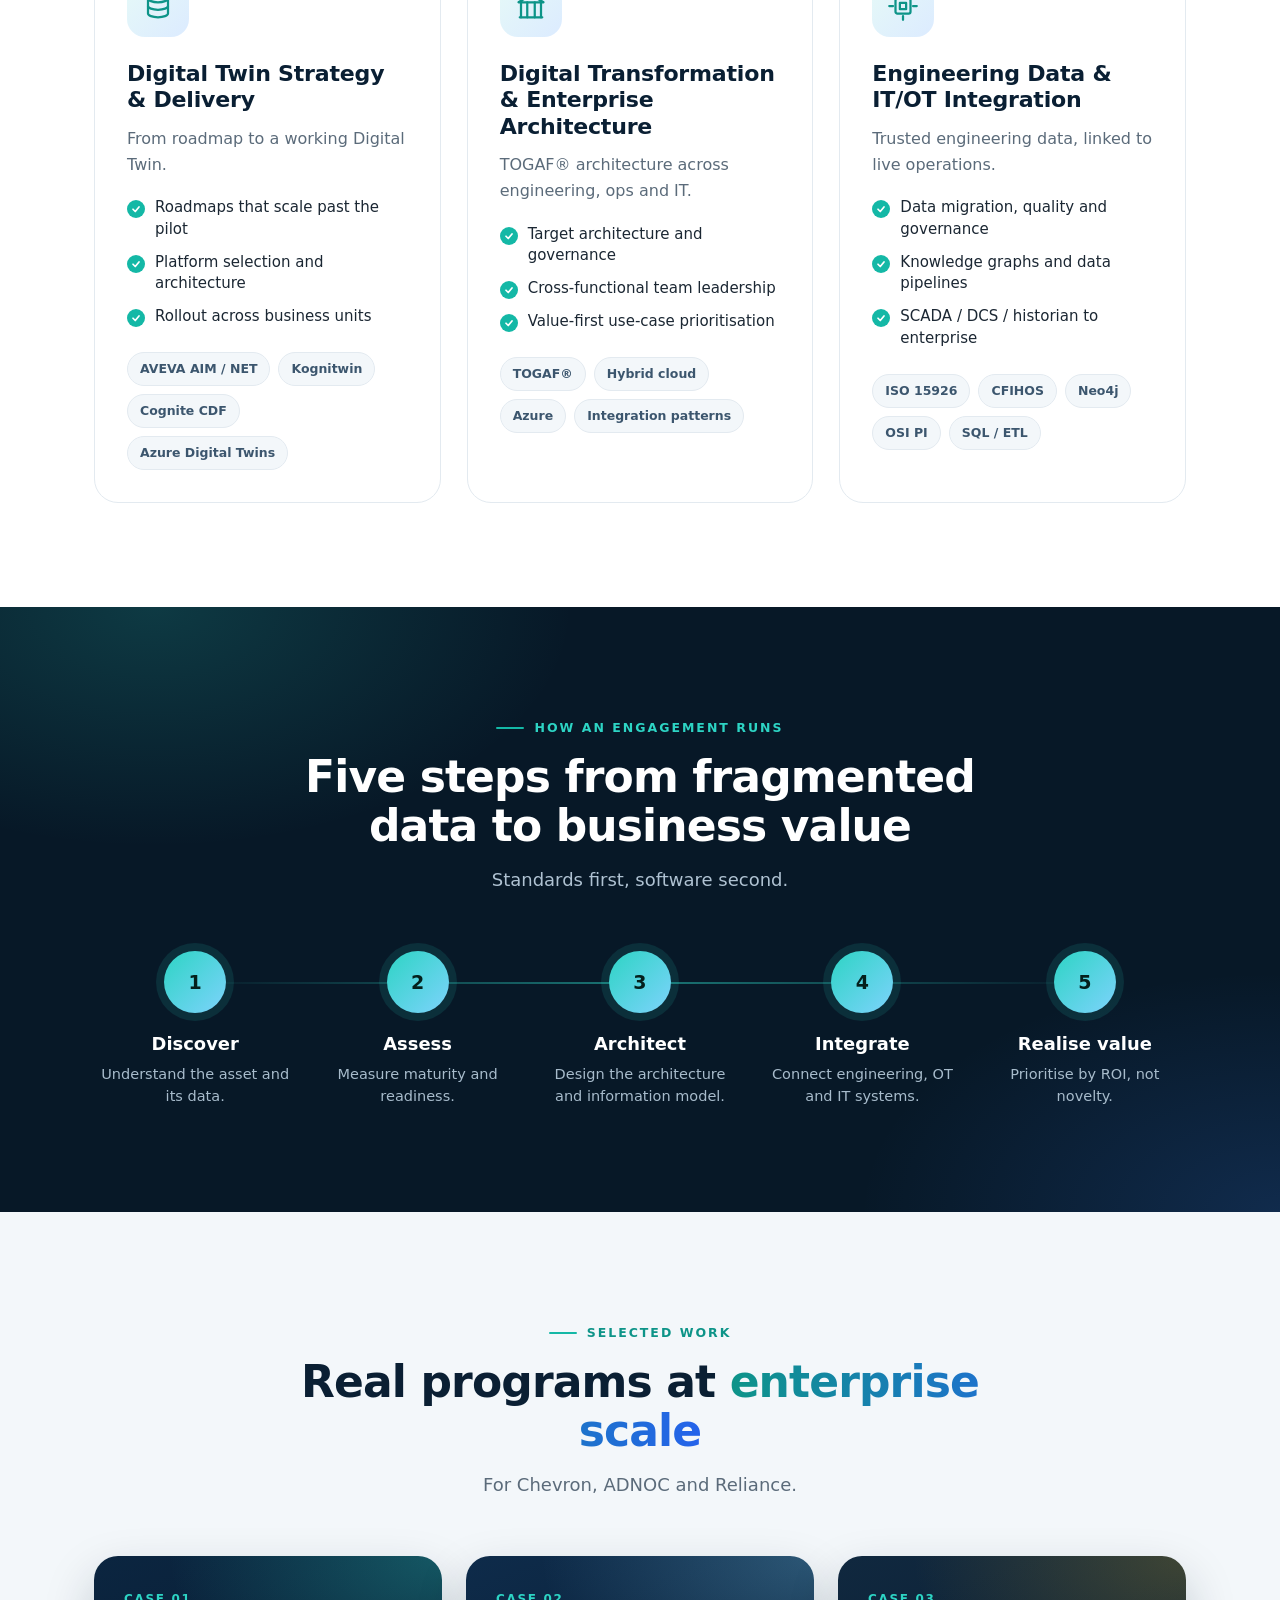
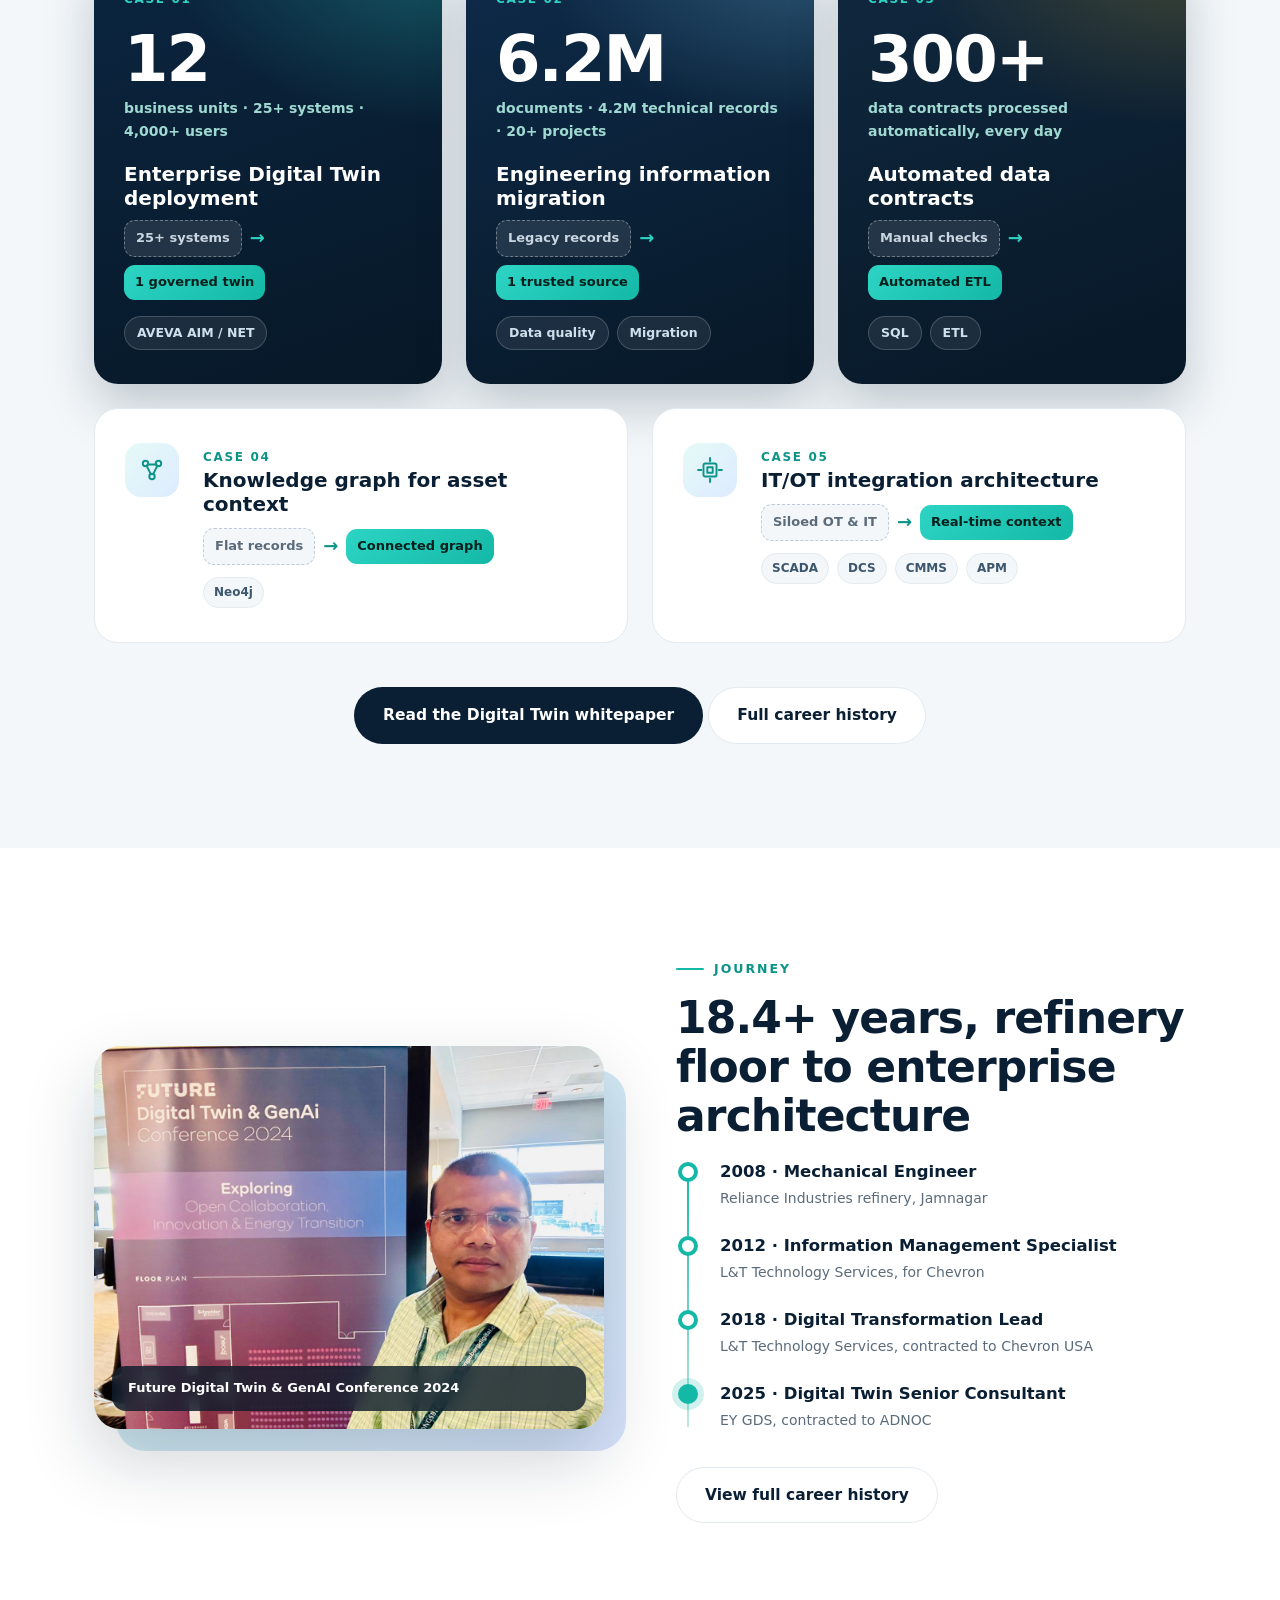
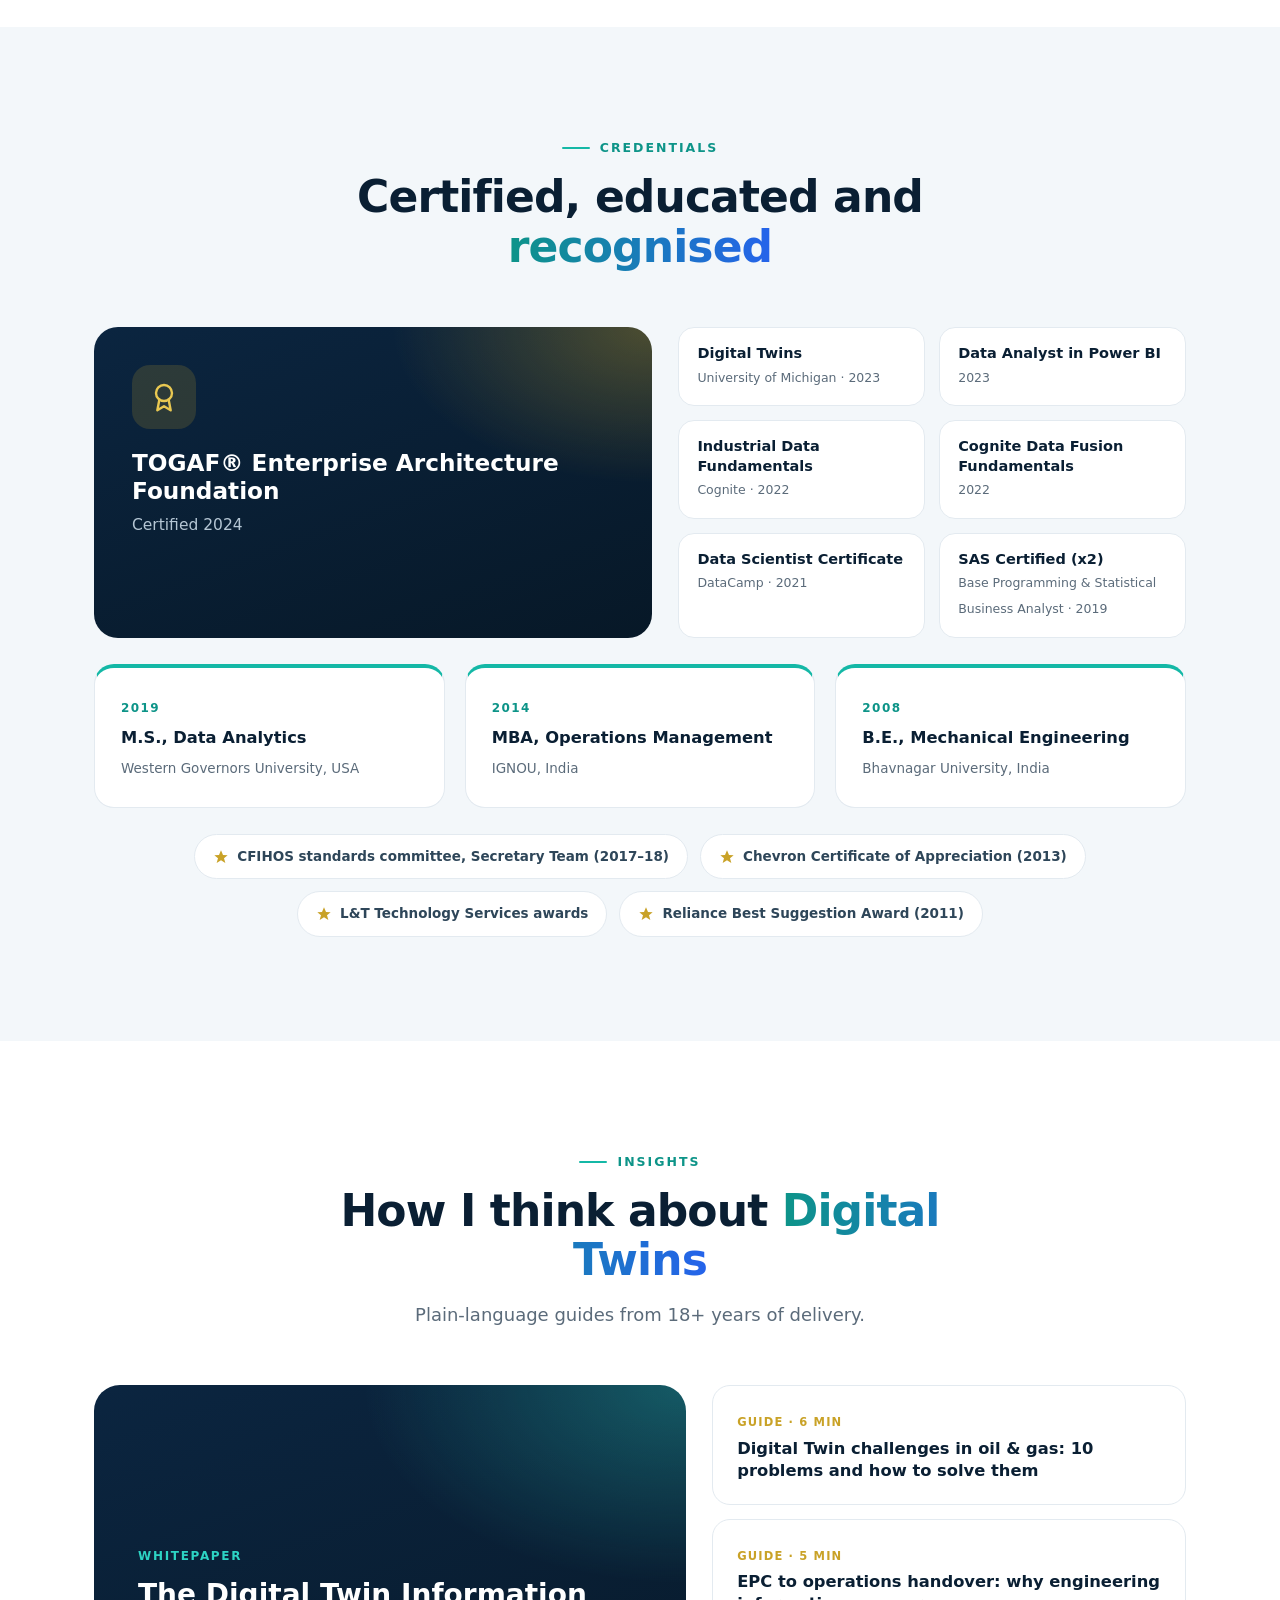
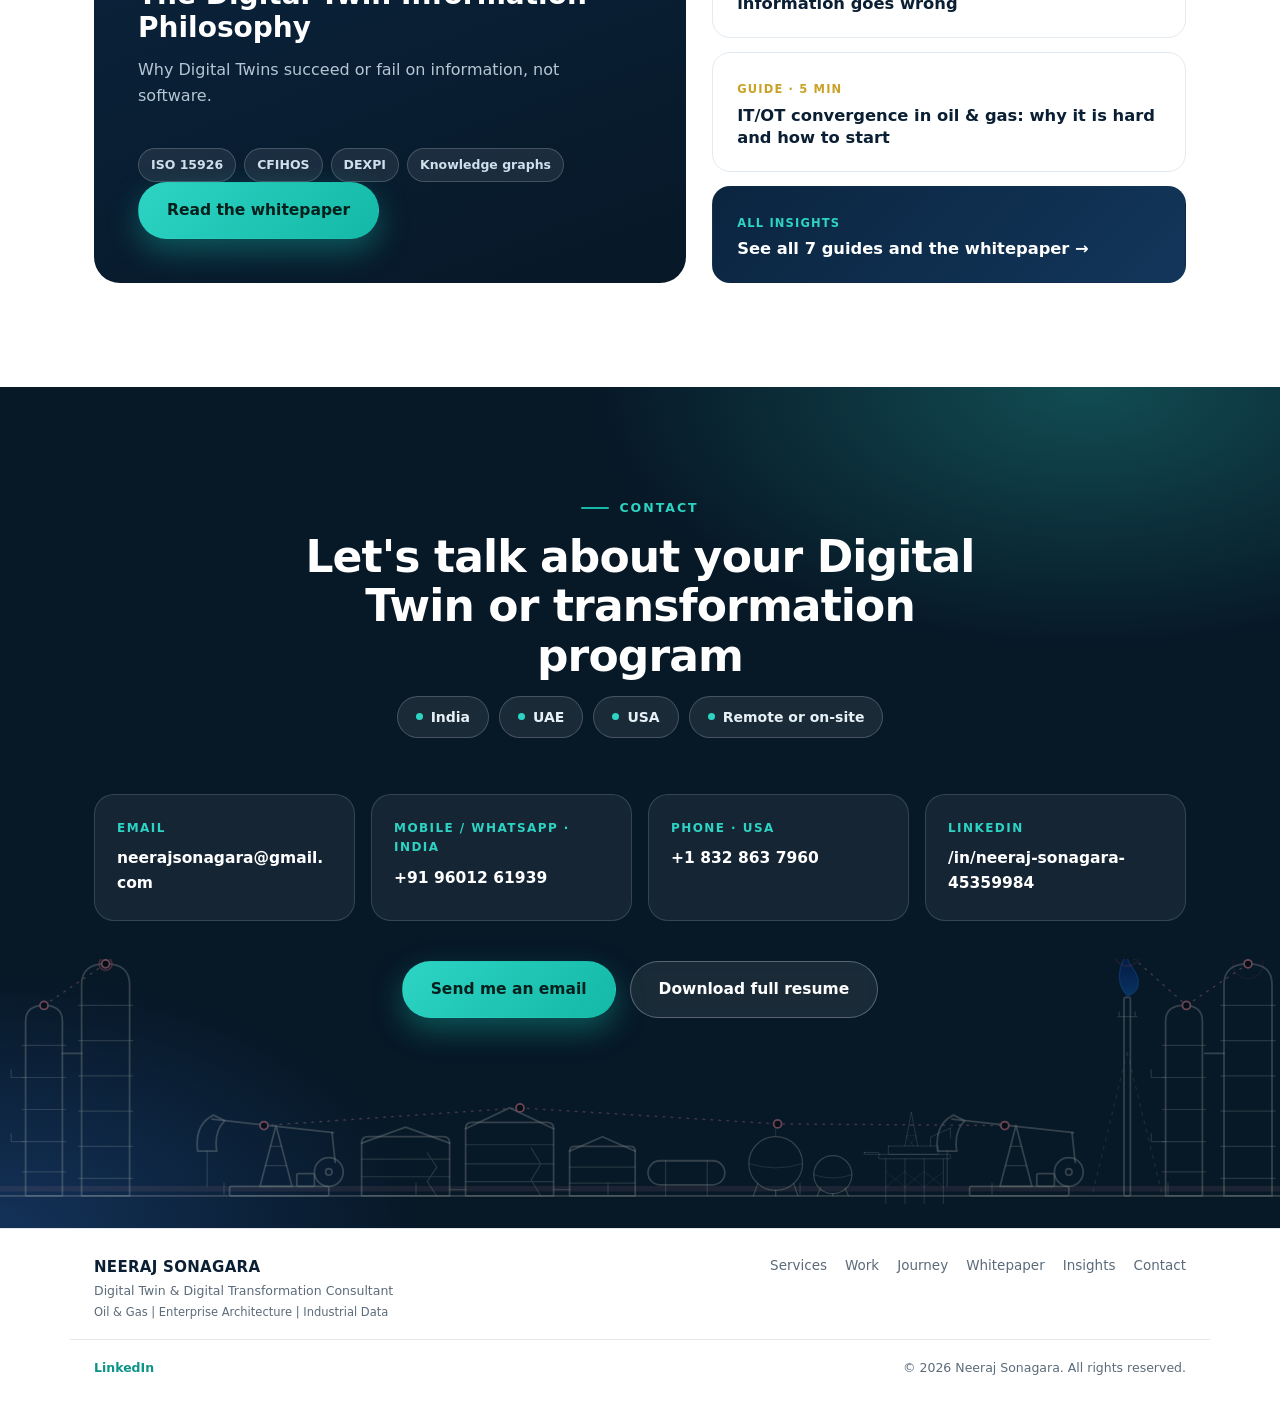
==== commit 9b12f8d1: "Add oil & gas challenges section, keyword block, 4 problem-led articles, Insights hub, richer struct" ====
--- a/index.html
+++ b/index.html
@@ -7,7 +7,7 @@
 <meta http-equiv="Content-Security-Policy" content="default-src 'self'; script-src 'self'; style-src 'self' 'unsafe-inline' https://fonts.googleapis.com; font-src https://fonts.gstatic.com; img-src 'self' data:; connect-src 'self'; object-src 'none'; base-uri 'self'; form-action 'self'">
 <meta name="referrer" content="strict-origin-when-cross-origin">
 <title>Neeraj Sonagara | Digital Twin &amp; Digital Transformation Consultant</title>
-<meta name="description" content="Neeraj Sonagara: Digital Twin and Digital Transformation consultant, TOGAF&reg; Enterprise Architect. 18+ years in oil &amp; gas for Chevron, ADNOC and Reliance. Available for freelance, contract and senior roles.">
+<meta name="description" content="Oil &amp; gas Digital Twin and Digital Transformation consultant: engineering data, EPC handover, IT/OT. TOGAF&reg; architect. Freelance, contract or senior roles.">
 <meta name="author" content="Neeraj Sonagara">
 <meta name="robots" content="index, follow, max-image-preview:large">
 <link rel="canonical" href="https://www.neerajsonagara.com/">
@@ -41,8 +41,8 @@
 <link rel="preconnect" href="https://fonts.gstatic.com" crossorigin>
 <link href="https://fonts.googleapis.com/css2?family=Manrope:wght@500;700;800&family=Inter:wght@400;500;600;700&display=swap" rel="stylesheet">
 
-<link rel="stylesheet" href="assets/css/style.css?v=20261121b">
-<link rel="stylesheet" href="assets/css/home.css?v=20261121b">
+<link rel="stylesheet" href="assets/css/style.css?v=20261124b">
+<link rel="stylesheet" href="assets/css/home.css?v=20261124b">
 
 <script type="application/ld+json">
 {
@@ -66,7 +66,7 @@
         { "@type": "CollegeOrUniversity", "name": "Indira Gandhi National Open University" },
         { "@type": "CollegeOrUniversity", "name": "Bhavnagar University" }
       ],
-      "knowsAbout": ["Digital Twin", "Digital Transformation", "Enterprise Architecture", "TOGAF", "Information Management", "Data Governance", "Engineering System Integration", "IT/OT Convergence", "AVEVA AIM", "Cognite Data Fusion", "Kognitwin", "Knowledge Graph", "Power BI", "ETL", "SQL"],
+      "knowsAbout": ["Digital Twin", "Digital Transformation", "Oil and gas digital transformation", "Enterprise Architecture", "TOGAF", "Information Management", "Engineering Information Management", "Asset Information Management", "EPC Handover", "Data Governance", "Master Data", "Engineering System Integration", "IT/OT Convergence", "Predictive Maintenance", "Asset Performance Management", "CFIHOS", "ISO 15926", "ISO 14224", "Brownfield Digital Twin", "AVEVA AIM", "Cognite Data Fusion", "Kognitwin", "Knowledge Graph", "Power BI", "ETL", "SQL"],
       "address": { "@type": "PostalAddress", "addressCountry": "IN" }
     },
     {
@@ -76,7 +76,7 @@
       "url": "https://www.neerajsonagara.com/",
       "description": "Freelance, contract and advisory Digital Twin, Digital Transformation, enterprise architecture and engineering information management consulting for oil and gas and industrial companies.",
       "provider": { "@id": "https://www.neerajsonagara.com/#person" },
-      "serviceType": ["Digital Twin consulting", "Digital Transformation consulting", "Enterprise Architecture (TOGAF)", "Engineering information management", "IT/OT integration", "Data governance"],
+      "serviceType": ["Digital Twin consulting", "Digital Transformation consulting for oil and gas", "Enterprise Architecture (TOGAF)", "Engineering information management", "EPC handover information management", "Engineering data migration", "IT/OT integration", "Data governance", "Digital Twin readiness assessment"],
       "areaServed": ["India", "United Arab Emirates", "United States", "Worldwide (remote)"],
       "email": "neerajsonagara@gmail.com"
     },
@@ -197,6 +197,34 @@
     </div>
   </section>
 
+  <!-- ============ CHALLENGES I SOLVE ============ -->
+  <section class="hx-section" id="challenges">
+    <div class="wrap">
+      <div class="hx-head reveal">
+        <span class="hx-kicker">Oil &amp; gas challenges</span>
+        <h2>The Digital Twin problems I <span class="hx-grad">fix</span></h2>
+        <p>Pain points that stall oil &amp; gas digital transformation.</p>
+      </div>
+      <div class="pain-grid">
+        <article class="pain reveal"><span class="pain-ico"><svg viewBox="0 0 24 24" fill="none" stroke="currentColor" stroke-width="1.8" stroke-linecap="round" stroke-linejoin="round" aria-hidden="true"><path d="M8 8h11v11H8z"/><path d="M5 16V5h11"/></svg></span><h3>Scattered engineering data</h3><p>EDMS, CMMS and ERP disagree</p><span class="pain-fix"><b>Fix</b> One governed source</span></article>
+        <article class="pain reveal"><span class="pain-ico"><svg viewBox="0 0 24 24" fill="none" stroke="currentColor" stroke-width="1.8" stroke-linecap="round" stroke-linejoin="round" aria-hidden="true"><path d="M4 5h16v10H9l-5 4z"/><path d="M8 9h8M8 12h5"/></svg></span><h3>Poor tag &amp; equipment data</h3><p>Same pump, three names</p><span class="pain-fix"><b>Fix</b> Standards &amp; quality rules</span></article>
+        <article class="pain reveal"><span class="pain-ico"><svg viewBox="0 0 24 24" fill="none" stroke="currentColor" stroke-width="1.8" stroke-linecap="round" stroke-linejoin="round" aria-hidden="true"><path d="M3 21V10l6 4v-4l6 4V6l6 4v11z"/></svg></span><h3>Messy EPC handover</h3><p>Start-up with unusable data</p><span class="pain-fix"><b>Fix</b> CFIHOS data requirements</span></article>
+        <article class="pain reveal"><span class="pain-ico"><svg viewBox="0 0 24 24" fill="none" stroke="currentColor" stroke-width="1.8" stroke-linecap="round" stroke-linejoin="round" aria-hidden="true"><rect x="6" y="6" width="12" height="12" rx="1.5"/><rect x="9.5" y="9.5" width="5" height="5"/><path d="M12 1v3M12 20v3M1 12h3M20 12h3"/></svg></span><h3>IT / OT silos</h3><p>SCADA and ERP never meet</p><span class="pain-fix"><b>Fix</b> Governed integration layer</span></article>
+        <article class="pain reveal"><span class="pain-ico"><svg viewBox="0 0 24 24" fill="none" stroke="currentColor" stroke-width="1.8" stroke-linecap="round" stroke-linejoin="round" aria-hidden="true"><path d="M4 7h12l-3-3M20 17H8l3 3"/></svg></span><h3>Risky legacy migration</h3><p>Years of messy records</p><span class="pain-fix"><b>Fix</b> Staged, quality-gated move</span></article>
+        <article class="pain reveal"><span class="pain-ico"><svg viewBox="0 0 24 24" fill="none" stroke="currentColor" stroke-width="1.8" stroke-linecap="round" stroke-linejoin="round" aria-hidden="true"><path d="M3 17l6-6 4 4 8-9"/><path d="M15 6h6v6"/></svg></span><h3>Pilots that never scale</h3><p>Great demo, then nothing</p><span class="pain-fix"><b>Fix</b> Roadmap &amp; operating model</span></article>
+        <article class="pain reveal"><span class="pain-ico"><svg viewBox="0 0 24 24" fill="none" stroke="currentColor" stroke-width="1.8" stroke-linecap="round" stroke-linejoin="round" aria-hidden="true"><path d="M12 3l7 3v6c0 5-3.5 7.5-7 9-3.5-1.5-7-4-7-9V6l7-3z"/><polyline points="9,12 11,14 15,10"/></svg></span><h3>No data ownership</h3><p>Quality decays after go-live</p><span class="pain-fix"><b>Fix</b> Governance &amp; SLAs</span></article>
+        <article class="pain reveal"><span class="pain-ico"><svg viewBox="0 0 24 24" fill="none" stroke="currentColor" stroke-width="1.8" stroke-linecap="round" stroke-linejoin="round" aria-hidden="true"><circle cx="12" cy="12" r="9"/><path d="M12 7v10M9 10h5a2 2 0 0 1 0 4H9"/></svg></span><h3>Unclear business case</h3><p>No value, no budget</p><span class="pain-fix"><b>Fix</b> Value-first use cases</span></article>
+        </div>
+      <div class="kw reveal">
+        <p class="kw-label">Topics I support</p>
+        <div class="kw-cloud"><span>Digital Twin</span><span>Digital Transformation</span><span>Asset information management</span><span>Engineering information management</span><span>EPC handover</span><span>IT/OT convergence</span><span>AVEVA AIM</span><span>Kognitwin</span><span>Cognite Data Fusion</span><span>Azure Digital Twins</span><span>CFIHOS</span><span>ISO 15926</span><span>ISO 14224</span><span>Predictive maintenance</span><span>Asset performance management</span><span>Data governance</span><span>Master data</span><span>Knowledge graph</span><span>Brownfield assets</span><span>Turnaround planning</span></div>
+      </div>
+      <div class="work-more reveal">
+        <a class="hbtn hbtn--dark" href="articles/digital-twin-challenges-oil-and-gas.html">Read: 10 Digital Twin challenges in oil &amp; gas</a>
+      </div>
+    </div>
+  </section>
+
   <!-- ============ SERVICES ============ -->
   <section class="hx-section" id="services">
     <div class="wrap">
@@ -392,9 +420,10 @@
           <a class="hbtn hbtn--primary" href="digital-twin.html">Read the whitepaper</a>
         </article>
         <div class="art-list reveal">
-          <a class="art-item" href="articles/what-is-a-digital-twin-in-oil-and-gas.html"><em>Guide &middot; 5 min</em><h3>What is a Digital Twin in oil &amp; gas? A practical guide</h3></a>
-          <a class="art-item" href="articles/why-digital-twin-programs-fail.html"><em>Insight &middot; 5 min</em><h3>Why Digital Twin programs fail without an information foundation</h3></a>
-          <a class="art-item" href="articles/digital-twin-vs-digital-model.html"><em>Insight &middot; 4 min</em><h3>Digital Twin vs digital model: what actually creates business value?</h3></a>
+          <a class="art-item" href="articles/digital-twin-challenges-oil-and-gas.html"><em>Guide &middot; 6 min</em><h3>Digital Twin challenges in oil &amp; gas: 10 problems and how to solve them</h3></a>
+          <a class="art-item" href="articles/engineering-information-handover-epc-to-operations.html"><em>Guide &middot; 5 min</em><h3>EPC to operations handover: why engineering information goes wrong</h3></a>
+          <a class="art-item" href="articles/it-ot-convergence-oil-and-gas.html"><em>Guide &middot; 5 min</em><h3>IT/OT convergence in oil &amp; gas: why it is hard and how to start</h3></a>
+          <a class="art-item art-item--all" href="insights.html"><em>All insights</em><h3>See all 7 guides and the whitepaper &rarr;</h3></a>
         </div>
       </div>
     </div>
--- a/assets/css/home.css
+++ b/assets/css/home.css
@@ -435,7 +435,7 @@
 .hero-vector{
   position:absolute; left:0; right:0; bottom:78px; z-index:0; pointer-events:none;
   aspect-ratio:1600/420;
-  background:url("../img/oilgas-skyline.svg?v=20261121b") center bottom / 100% 100% no-repeat;
+  background:url("../img/oilgas-skyline.svg?v=20261124b") center bottom / 100% 100% no-repeat;
 }
 .hero2 .wrap{ position:relative; z-index:1; }
 .hero2:not(.hero2--page){ padding:150px 0 232px; }
@@ -446,7 +446,7 @@
 .cta2{ padding-bottom:210px; }
 .cta2::after{
   content:""; position:absolute; left:0; right:0; bottom:0; height:clamp(150px,21vw,300px); z-index:-1; pointer-events:none;
-  background:url("../img/oilgas-skyline.svg?v=20261121b") center bottom / 100% auto no-repeat;
+  background:url("../img/oilgas-skyline.svg?v=20261124b") center bottom / 100% auto no-repeat;
   filter:invert(1) brightness(1.4); opacity:.4;
   }
 @media (max-width:640px){ .cta2{ padding-bottom:150px; } }
@@ -615,3 +615,43 @@
 @media (max-width:640px){
   .hero2:not(.hero2--page){ padding:100px 0 190px; }
 }
+
+
+/* ===== Insights hub ===== */
+.hub-grid{ display:grid; grid-template-columns:repeat(3,1fr); gap:22px; }
+.hub-card{ display:flex; flex-direction:column; gap:10px; padding:28px; border-radius:22px; background:#fff; border:1px solid var(--line); transition:transform .25s ease, box-shadow .25s ease, border-color .25s ease; }
+.hub-card:hover{ transform:translateY(-5px); box-shadow:0 22px 50px rgba(10,31,51,.1); border-color:var(--teal); }
+.hub-card em{ font-style:normal; font-size:12px; font-weight:700; letter-spacing:.12em; text-transform:uppercase; color:var(--teal-dark); }
+.hub-card h2{ font-size:1.15rem; line-height:1.3; margin:0; color:var(--ink); }
+.hub-card span{ margin-top:auto; padding-top:8px; font-weight:700; font-size:14px; color:var(--teal-dark); }
+.hub-card:first-child{ background:linear-gradient(160deg,#0B2540,#071827); border-color:transparent; }
+.hub-card:first-child em{ color:var(--teal-glow); } .hub-card:first-child h2{ color:#fff; } .hub-card:first-child span{ color:var(--teal-glow); }
+@media (max-width:1020px){ .hub-grid{ grid-template-columns:1fr 1fr; } }
+@media (max-width:640px){ .hub-grid{ grid-template-columns:1fr; } }
+
+
+/* ===== Oil & gas challenges (pain points) ===== */
+.pain-grid{ display:grid; grid-template-columns:repeat(4,1fr); gap:20px; }
+.pain{ background:#fff; border:1px solid var(--line); border-radius:22px; padding:26px 22px; display:flex; flex-direction:column; gap:8px; transition:transform .25s ease, box-shadow .25s ease; }
+.pain:hover{ transform:translateY(-5px); box-shadow:0 22px 50px rgba(10,31,51,.1); }
+.pain-ico{ width:52px; height:52px; border-radius:16px; display:grid; place-items:center; margin-bottom:6px; background:linear-gradient(135deg,#FEF3C7,#FDE68A); color:#7A5200; }
+.pain-ico svg{ width:26px; height:26px; }
+.pain h3{ font-size:1.05rem; line-height:1.3; margin:0; color:var(--ink); }
+.pain p{ margin:0; font-size:14px; color:var(--muted); }
+.pain-fix{ margin-top:auto; padding-top:12px; font-size:13px; font-weight:600; color:var(--teal-dark); display:flex; gap:8px; align-items:baseline; border-top:1px dashed var(--line); }
+.pain-fix b{ font-size:11px; letter-spacing:.12em; text-transform:uppercase; color:#fff; background:var(--teal); padding:3px 8px; border-radius:999px; }
+.kw{ margin-top:44px; text-align:center; }
+.kw-label{ font-size:12.5px; font-weight:700; letter-spacing:.14em; text-transform:uppercase; color:var(--teal-dark); margin:0 0 14px; }
+.kw-cloud{ display:flex; flex-wrap:wrap; justify-content:center; gap:10px; max-width:980px; margin:0 auto; }
+.kw-cloud span{ padding:8px 16px; border-radius:999px; background:var(--soft); border:1px solid var(--line); font-size:13.5px; font-weight:600; color:#2E4659; }
+.kw-cloud span:nth-child(-n+2){ background:linear-gradient(135deg,#2DD4C4,#14B8A6); color:#04201c; border-color:transparent; }
+.art-item--all{ background:linear-gradient(135deg,#0B2540,#12365a); border-color:transparent; }
+.art-item--all em{ color:var(--teal-glow); } .art-item--all h3{ color:#fff; }
+@media (max-width:1020px){ .pain-grid{ grid-template-columns:repeat(2,1fr); } }
+@media (max-width:640px){ .pain-grid{ grid-template-columns:1fr; } }
+
+/* Long button labels may wrap on small screens */
+@media (max-width:640px){
+  .hbtn{ white-space:normal; text-align:center; line-height:1.3; }
+  .work-more .hbtn{ width:100%; margin-bottom:10px; }
+}
